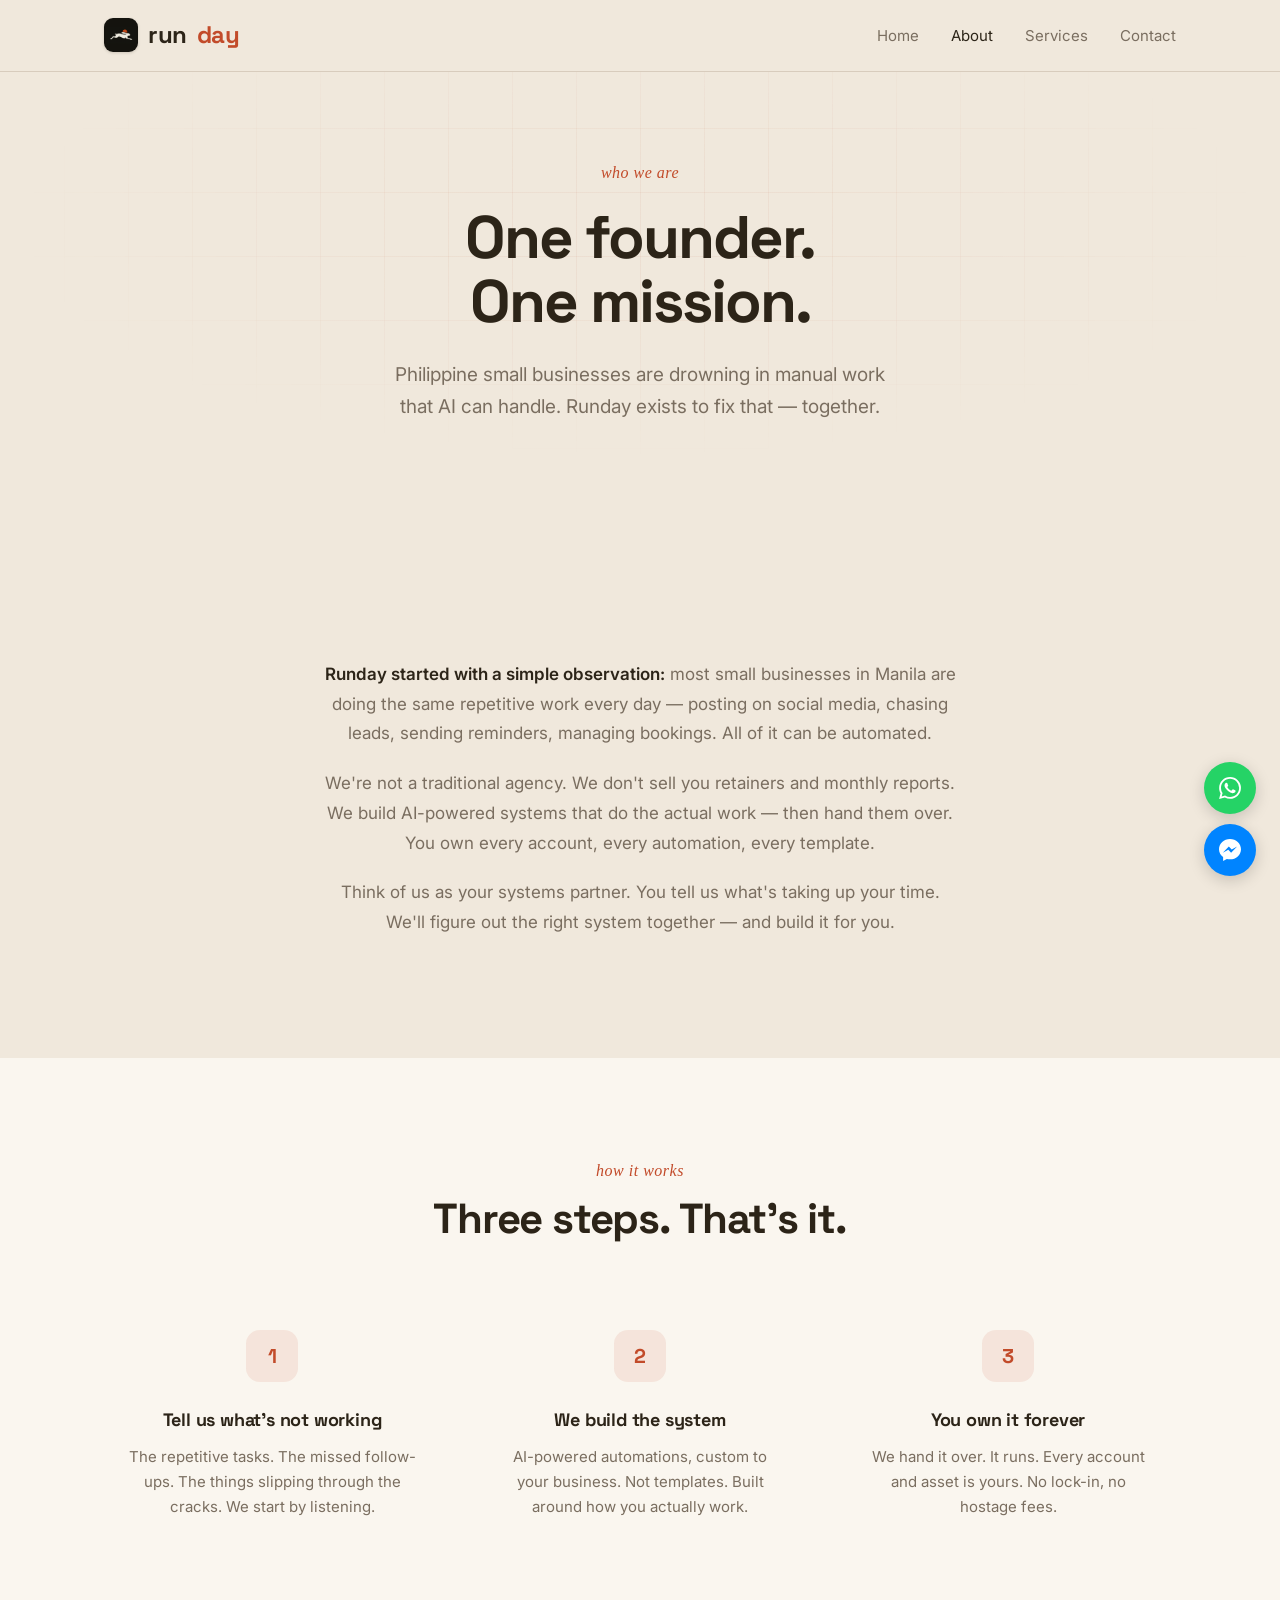
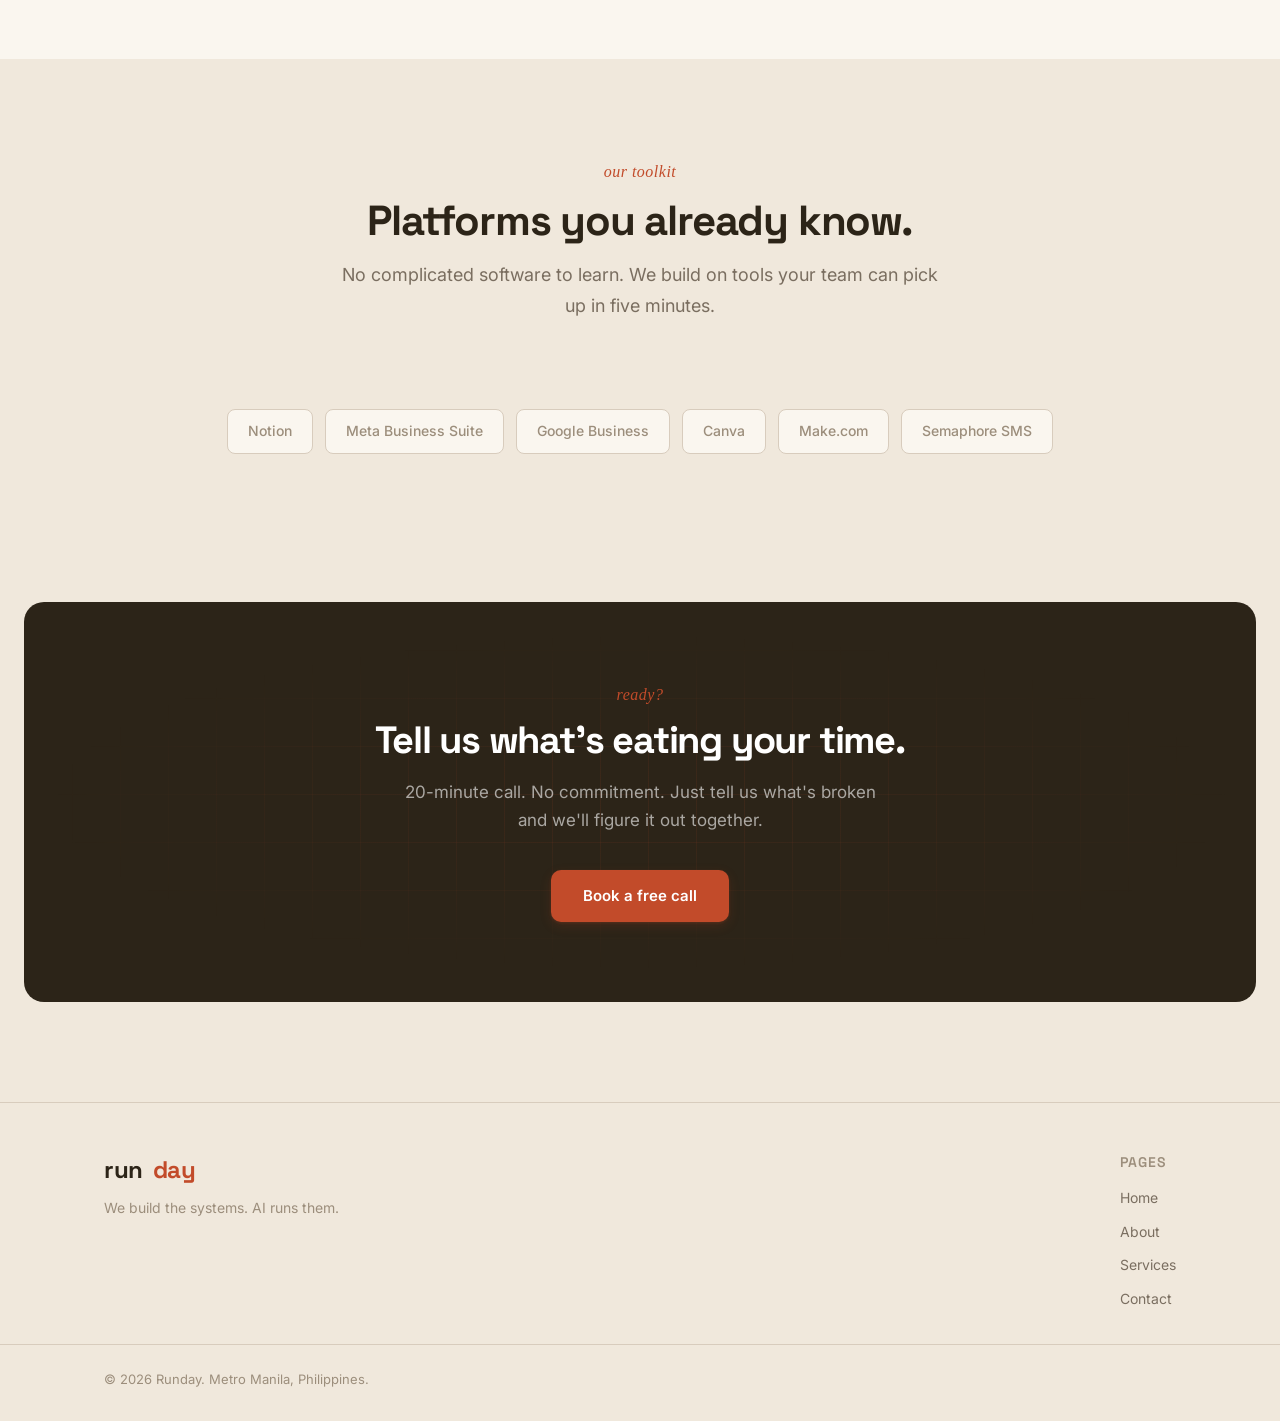
==== about.html @ cd07bf98 "Add logo, social proof, FAQ, before/after section, OG meta + live contact form - Logo (sun-lockup-v2" ====
<!DOCTYPE html>
<html lang="en">
<head>
  <meta charset="UTF-8">
  <meta name="viewport" content="width=device-width, initial-scale=1.0">
  <title>About — Runday</title>
  <meta name="description" content="Runday is an AI automation agency in Metro Manila. One founder building systems that replace manual work for small businesses.">

  <!-- Favicon -->
  <link rel="icon" type="image/png" sizes="32x32" href="assets/favicon-32.png">
  <link rel="icon" type="image/png" sizes="192x192" href="assets/favicon-192.png">
  <link rel="apple-touch-icon" href="assets/favicon-180.png">

  <!-- Open Graph / Social -->
  <meta property="og:type" content="website">
  <meta property="og:title" content="About — Runday">
  <meta property="og:description" content="An AI automation agency in Metro Manila building systems that replace manual work for small businesses.">
  <meta property="og:image" content="https://runday-website.vercel.app/assets/og-image.png">
  <meta property="og:url" content="https://runday-website.vercel.app/about.html">
  <meta name="twitter:card" content="summary_large_image">
  <meta name="twitter:title" content="About — Runday">
  <meta name="twitter:description" content="An AI automation agency in Metro Manila building systems that replace manual work.">
  <meta name="twitter:image" content="https://runday-website.vercel.app/assets/og-image.png">

  <link rel="preconnect" href="https://fonts.googleapis.com">
  <link rel="preconnect" href="https://fonts.gstatic.com" crossorigin>
  <link href="https://fonts.googleapis.com/css2?family=Inter:wght@400;500;600;700;800&family=Space+Grotesk:wght@400;500;600;700&display=swap" rel="stylesheet">
  <link rel="stylesheet" href="styles.css">
</head>
<body>

  <!-- NAV -->
  <nav class="nav">
    <div class="container">
      <a href="index.html" class="nav-logo"><img src="assets/favicon-192.png" alt="" class="nav-logo-mark">run<span>day</span></a>
      <button class="nav-mobile-toggle" onclick="document.querySelector('.nav-links').classList.toggle('open')" aria-label="Menu">&#9776;</button>
      <ul class="nav-links">
        <li><a href="index.html">Home</a></li>
        <li><a href="about.html" class="active">About</a></li>
        <li><a href="services.html">Services</a></li>
        <li><a href="contact.html">Contact</a></li>
      </ul>
    </div>
  </nav>

  <!-- HERO -->
  <section class="hero">
    <div class="hero-grid"></div>
    <div class="container hero-content">
      <div class="hero-sub">who we are</div>
      <h1>One founder.<br>One mission.</h1>
      <p>Philippine small businesses are drowning in manual work that AI can handle. Runday exists to fix that — together.</p>
    </div>
  </section>

  <!-- STORY -->
  <section class="section">
    <div class="container">
      <div class="about-content fade-up">
        <p><strong>Runday started with a simple observation:</strong> most small businesses in Manila are doing the same repetitive work every day — posting on social media, chasing leads, sending reminders, managing bookings. All of it can be automated.</p>
        <p>We're not a traditional agency. We don't sell you retainers and monthly reports. We build AI-powered systems that do the actual work — then hand them over. You own every account, every automation, every template.</p>
        <p>Think of us as your systems partner. You tell us what's taking up your time. We'll figure out the right system together — and build it for you.</p>
      </div>
    </div>
  </section>

  <!-- HOW WE WORK -->
  <section class="section section-alt">
    <div class="container">
      <div class="section-centered fade-up">
        <div class="section-sub">how it works</div>
        <h2>Three steps. That's it.</h2>
      </div>
      <div class="steps-grid">
        <div class="step-card fade-up">
          <h3>Tell us what's not working</h3>
          <p>The repetitive tasks. The missed follow-ups. The things slipping through the cracks. We start by listening.</p>
        </div>
        <div class="step-card fade-up">
          <h3>We build the system</h3>
          <p>AI-powered automations, custom to your business. Not templates. Built around how you actually work.</p>
        </div>
        <div class="step-card fade-up">
          <h3>You own it forever</h3>
          <p>We hand it over. It runs. Every account and asset is yours. No lock-in, no hostage fees.</p>
        </div>
      </div>
    </div>
  </section>

  <!-- TOOLS -->
  <section class="section">
    <div class="container">
      <div class="section-centered fade-up">
        <div class="section-sub">our toolkit</div>
        <h2>Platforms you already know.</h2>
        <p class="section-intro">No complicated software to learn. We build on tools your team can pick up in five minutes.</p>
      </div>
      <div class="tools-row fade-up">
        <span class="tool-item">Notion</span>
        <span class="tool-item">Meta Business Suite</span>
        <span class="tool-item">Google Business</span>
        <span class="tool-item">Canva</span>
        <span class="tool-item">Make.com</span>
        <span class="tool-item">Semaphore SMS</span>
      </div>
    </div>
  </section>

  <!-- CTA BANNER -->
  <section class="section" style="padding-top: 0;">
    <div class="cta-banner fade-up">
      <div class="cta-grid-bg"></div>
      <div class="cta-content">
        <div class="section-sub">ready?</div>
        <h2>Tell us what's eating your time.</h2>
        <p>20-minute call. No commitment. Just tell us what's broken and we'll figure it out together.</p>
        <div class="hero-ctas">
          <a href="contact.html" class="btn btn-primary">Book a free call</a>
        </div>
      </div>
    </div>
  </section>

  <!-- FOOTER -->
  <footer class="footer">
    <div class="container">
      <div class="footer-brand">
        <div class="nav-logo">run<span>day</span></div>
        <p class="footer-tagline">We build the systems. AI runs them.</p>
      </div>
      <div class="footer-links">
        <h4>Pages</h4>
        <ul>
          <li><a href="index.html">Home</a></li>
          <li><a href="about.html">About</a></li>
          <li><a href="services.html">Services</a></li>
          <li><a href="contact.html">Contact</a></li>
        </ul>
      </div>
    </div>
    <div class="footer-bottom">
      <div class="container">
        &copy; 2026 Runday. Metro Manila, Philippines.
      </div>
    </div>
  </footer>

  <script src="script.js"></script>
</body>
</html>
---- styles.css ----
/* === RUNDAY — Design System v3 === */
/* Palette: Earth & Cream | Font: Space Grotesk + Inter | Voice: The Partner */

:root {
  --bg: #F0E8DC;
  --bg-white: #FAF6EF;
  --dark: #2C2418;
  --terracotta: #C24B2A;
  --terracotta-hover: #A83D22;
  --terracotta-subtle: rgba(194, 75, 42, 0.1);
  --terracotta-border: rgba(194, 75, 42, 0.18);
  --olive: #6B7B5E;
  --olive-subtle: rgba(107, 123, 94, 0.12);
  --text-primary: #2C2418;
  --text-secondary: #7A6E60;
  --text-muted: #9C8E7C;
  --border: #D8CCBD;
  --card-bg: #FAF6EF;
  --card-border: #E2D8CB;
  --nav-height: 72px;
  --grid-color: rgba(194, 75, 42, 0.06);
  --font-heading: 'Space Grotesk', system-ui, sans-serif;
  --font-body: 'Inter', system-ui, sans-serif;
  --font-accent: 'Georgia', serif;
}

*, *::before, *::after {
  margin: 0;
  padding: 0;
  box-sizing: border-box;
}

html {
  scroll-behavior: smooth;
}

body {
  font-family: var(--font-body);
  background: var(--bg);
  color: var(--text-primary);
  line-height: 1.6;
  -webkit-font-smoothing: antialiased;
}

a {
  color: inherit;
  text-decoration: none;
}

img {
  max-width: 100%;
  display: block;
}

.container {
  max-width: 1120px;
  margin: 0 auto;
  padding: 0 24px;
}

/* === NAV === */

.nav {
  position: fixed;
  top: 0;
  left: 0;
  right: 0;
  height: var(--nav-height);
  background: rgba(240, 232, 220, 0.9);
  backdrop-filter: blur(12px);
  -webkit-backdrop-filter: blur(12px);
  border-bottom: 1px solid var(--border);
  z-index: 100;
  display: flex;
  align-items: center;
}

/* === RUNNING 8-BIT BUNNY (loops across top, over the nav) === */
.running-bunny {
  position: fixed;
  top: 14px;
  left: 0;
  z-index: 101;
  pointer-events: none;
  animation: bunnyRun 14s linear infinite;
}

.running-bunny svg {
  display: block;
  animation: bunnyHop 0.55s infinite;
}

@keyframes bunnyRun {
  0%   { transform: translateX(-60px); }
  100% { transform: translateX(calc(100vw + 20px)); }
}

/* Smooth arc hop — fast lift, brief hang at peak, gentle land */
@keyframes bunnyHop {
  0%, 100% { transform: translateY(0);     animation-timing-function: ease-out; }
  50%      { transform: translateY(-14px); animation-timing-function: ease-in;  }
}

.nav .container {
  display: flex;
  align-items: center;
  justify-content: space-between;
  width: 100%;
}

.nav-logo {
  display: inline-flex;
  align-items: center;
  gap: 10px;
  font-family: var(--font-heading);
  font-size: 24px;
  font-weight: 700;
  letter-spacing: -0.5px;
  color: var(--dark);
}

.nav-logo span {
  color: var(--terracotta);
}

.nav-logo-mark {
  width: 34px;
  height: 34px;
  border-radius: 9px;
  display: block;
  flex-shrink: 0;
  box-shadow: 0 1px 3px rgba(44, 36, 24, 0.18);
}

/* Footer logo: drop the badge tile, keep just the wordmark */
.footer-brand .nav-logo .nav-logo-mark { display: none; }

.nav-links {
  display: flex;
  gap: 32px;
  list-style: none;
}

.nav-links a {
  font-size: 15px;
  color: var(--text-secondary);
  transition: color 0.2s;
}

.nav-links a:hover,
.nav-links a.active {
  color: var(--text-primary);
}

.nav-mobile-toggle {
  display: none;
  background: none;
  border: none;
  color: var(--dark);
  font-size: 24px;
  cursor: pointer;
}

/* === HERO === */

.hero {
  position: relative;
  padding: 160px 0 100px;
  text-align: center;
  overflow: hidden;
}

.hero-grid {
  position: absolute;
  inset: 0;
  background-image:
    linear-gradient(var(--grid-color) 1px, transparent 1px),
    linear-gradient(90deg, var(--grid-color) 1px, transparent 1px);
  background-size: 64px 64px;
  mask-image: radial-gradient(ellipse 70% 60% at 50% 40%, black 20%, transparent 70%);
  -webkit-mask-image: radial-gradient(ellipse 70% 60% at 50% 40%, black 20%, transparent 70%);
  animation: gridDrift 20s linear infinite;
  pointer-events: none;
}

@keyframes gridDrift {
  0% { background-position: 0 0, 0 0; }
  100% { background-position: 64px 64px, 64px 64px; }
}

.hero-content {
  position: relative;
  z-index: 1;
}

.hero-sub {
  display: inline-block;
  color: var(--terracotta);
  font-family: var(--font-accent);
  font-style: italic;
  font-size: 16px;
  letter-spacing: 0.5px;
  margin-bottom: 20px;
}

.hero h1 {
  font-family: var(--font-heading);
  font-size: 60px;
  font-weight: 700;
  line-height: 1.08;
  letter-spacing: -2px;
  margin-bottom: 24px;
  color: var(--dark);
}

.hero p {
  color: var(--text-secondary);
  font-size: 19px;
  max-width: 520px;
  margin: 0 auto 36px;
  line-height: 1.7;
}

.hero-ctas {
  display: flex;
  gap: 12px;
  justify-content: center;
  flex-wrap: wrap;
}

/* === BUTTONS === */

.btn {
  display: inline-flex;
  align-items: center;
  gap: 8px;
  padding: 14px 32px;
  border-radius: 10px;
  font-family: var(--font-body);
  font-size: 15px;
  font-weight: 600;
  cursor: pointer;
  transition: all 0.25s cubic-bezier(0.4, 0, 0.2, 1);
  border: none;
}

.btn-primary {
  background: var(--terracotta);
  color: #fff;
  box-shadow: 0 1px 3px rgba(194, 75, 42, 0.2), 0 4px 12px rgba(194, 75, 42, 0.15);
}

.btn-primary:hover {
  background: var(--terracotta-hover);
  transform: translateY(-1px);
  box-shadow: 0 2px 6px rgba(194, 75, 42, 0.25), 0 8px 24px rgba(194, 75, 42, 0.2);
}

.btn-ghost {
  background: transparent;
  color: var(--text-primary);
  border: 1.5px solid var(--border);
}

.btn-ghost:hover {
  border-color: var(--text-muted);
  background: rgba(44, 36, 24, 0.03);
  transform: translateY(-1px);
}

/* === SECTIONS === */

.section {
  padding: 100px 0;
}

.section-alt {
  background: var(--bg-white);
}

.section-sub {
  color: var(--terracotta);
  font-family: var(--font-accent);
  font-style: italic;
  font-size: 16px;
  letter-spacing: 0.5px;
  margin-bottom: 12px;
}

.section h2 {
  font-family: var(--font-heading);
  font-size: 42px;
  font-weight: 700;
  line-height: 1.12;
  letter-spacing: -1.2px;
  margin-bottom: 48px;
  color: var(--dark);
}

.section-centered {
  text-align: center;
}

.section-intro {
  color: var(--text-secondary);
  font-size: 18px;
  line-height: 1.7;
  max-width: 600px;
  margin: -32px auto 56px;
  text-align: center;
}

/* === SERVICE CARDS === */

.services-grid {
  display: grid;
  grid-template-columns: repeat(2, 1fr);
  gap: 20px;
  margin-bottom: 48px;
}

.service-card {
  background: var(--card-bg);
  border: 1px solid var(--card-border);
  border-radius: 16px;
  padding: 36px;
  position: relative;
  overflow: hidden;
  transition: border-color 0.25s, transform 0.25s, box-shadow 0.25s;
}

.service-card:hover {
  border-color: var(--terracotta-border);
  transform: translateY(-3px);
  box-shadow: 0 8px 32px rgba(44, 36, 24, 0.08);
}

.service-card::before {
  content: '';
  position: absolute;
  top: 0;
  left: 0;
  right: 0;
  height: 3px;
  background: var(--terracotta);
  opacity: 0;
  transition: opacity 0.25s;
}

.service-card:hover::before {
  opacity: 1;
}

.service-card .card-label {
  color: var(--terracotta);
  font-family: var(--font-heading);
  font-size: 12px;
  font-weight: 700;
  text-transform: uppercase;
  letter-spacing: 1.5px;
  margin-bottom: 12px;
}

.service-card h3 {
  font-family: var(--font-heading);
  color: var(--dark);
  font-size: 22px;
  font-weight: 700;
  margin-bottom: 10px;
  letter-spacing: -0.3px;
}

.service-card p {
  color: var(--text-secondary);
  font-size: 15px;
  line-height: 1.65;
  margin-bottom: 20px;
}

.service-tags {
  display: flex;
  flex-wrap: wrap;
  gap: 8px;
}

.service-tag {
  background: var(--olive-subtle);
  color: var(--olive);
  font-size: 13px;
  font-weight: 500;
  padding: 5px 14px;
  border-radius: 20px;
}

/* === VALUE PROPS === */

.values-grid {
  display: grid;
  grid-template-columns: repeat(3, 1fr);
  gap: 32px;
}

.value-card {
  text-align: center;
  padding: 40px 24px;
  border-radius: 16px;
  background: var(--card-bg);
  border: 1px solid var(--card-border);
  transition: border-color 0.25s, transform 0.25s;
}

.value-card:hover {
  border-color: var(--terracotta-border);
  transform: translateY(-2px);
}

.value-icon {
  width: 56px;
  height: 56px;
  border-radius: 14px;
  background: var(--terracotta-subtle);
  display: flex;
  align-items: center;
  justify-content: center;
  margin: 0 auto 20px;
  font-size: 24px;
}

.value-card h3 {
  font-family: var(--font-heading);
  font-size: 20px;
  font-weight: 700;
  margin-bottom: 10px;
  letter-spacing: -0.3px;
}

.value-card p {
  color: var(--text-secondary);
  font-size: 15px;
  line-height: 1.65;
}

/* === CTA BANNER === */

.cta-banner {
  position: relative;
  background: var(--dark);
  border-radius: 20px;
  padding: 80px 48px;
  text-align: center;
  margin: 0 24px;
  overflow: hidden;
}

.cta-banner .cta-grid-bg {
  position: absolute;
  inset: 0;
  background-image:
    linear-gradient(rgba(194, 75, 42, 0.1) 1px, transparent 1px),
    linear-gradient(90deg, rgba(194, 75, 42, 0.1) 1px, transparent 1px);
  background-size: 48px 48px;
  mask-image: radial-gradient(ellipse 80% 70% at 50% 50%, black 10%, transparent 60%);
  -webkit-mask-image: radial-gradient(ellipse 80% 70% at 50% 50%, black 10%, transparent 60%);
  animation: gridDrift 25s linear infinite;
  pointer-events: none;
}

.cta-banner .cta-content {
  position: relative;
  z-index: 1;
}

.cta-banner .section-sub {
  color: var(--terracotta);
}

.cta-banner h2 {
  font-family: var(--font-heading);
  font-size: 38px;
  margin-bottom: 16px;
  color: #fff;
}

.cta-banner p {
  color: rgba(255, 255, 255, 0.6);
  font-size: 17px;
  max-width: 480px;
  margin: 0 auto 36px;
  line-height: 1.65;
}

.cta-banner .hero-ctas {
  justify-content: center;
}

/* === STEPS === */

.steps-grid {
  display: grid;
  grid-template-columns: repeat(3, 1fr);
  gap: 32px;
  counter-reset: step;
}

.step-card {
  text-align: center;
  padding: 40px 24px;
  counter-increment: step;
}

.step-card::before {
  content: counter(step);
  display: inline-flex;
  align-items: center;
  justify-content: center;
  width: 52px;
  height: 52px;
  border-radius: 14px;
  background: var(--terracotta-subtle);
  color: var(--terracotta);
  font-family: var(--font-heading);
  font-size: 20px;
  font-weight: 700;
  margin-bottom: 24px;
}

.step-card h3 {
  font-family: var(--font-heading);
  font-size: 18px;
  font-weight: 700;
  margin-bottom: 10px;
  letter-spacing: -0.2px;
}

.step-card p {
  color: var(--text-secondary);
  font-size: 15px;
  line-height: 1.65;
}

/* === TOOLS === */

.tools-row {
  display: flex;
  justify-content: center;
  align-items: center;
  gap: 12px;
  flex-wrap: wrap;
  padding: 32px 0;
  margin-bottom: 16px;
}

.tool-item {
  color: var(--text-muted);
  font-size: 14px;
  font-weight: 500;
  white-space: nowrap;
  padding: 10px 20px;
  border: 1px solid var(--border);
  border-radius: 8px;
  background: var(--card-bg);
  transition: border-color 0.2s, color 0.2s;
}

.tool-item:hover {
  border-color: var(--terracotta-border);
  color: var(--text-secondary);
}

.tools-note {
  text-align: center;
  color: var(--text-muted);
  font-size: 14px;
}

/* === FAQ === */

.faq-list {
  max-width: 720px;
  margin: 0 auto;
  background: var(--card-bg);
  border: 1px solid var(--card-border);
  border-radius: 16px;
  overflow: hidden;
}

.faq-item {
  border-bottom: 1px solid var(--card-border);
}

.faq-item:last-child {
  border-bottom: none;
}

.faq-question {
  width: 100%;
  background: none;
  border: none;
  color: var(--text-primary);
  font-family: var(--font-body);
  font-size: 16px;
  font-weight: 600;
  text-align: left;
  padding: 22px 28px;
  cursor: pointer;
  display: flex;
  justify-content: space-between;
  align-items: center;
  transition: background 0.2s;
}

.faq-question:hover {
  background: rgba(44, 36, 24, 0.03);
}

.faq-question .chevron {
  font-size: 14px;
  color: var(--text-muted);
  transition: transform 0.3s;
}

.faq-item.open .faq-question .chevron {
  transform: rotate(180deg);
}

.faq-answer {
  max-height: 0;
  overflow: hidden;
  transition: max-height 0.3s ease;
}

.faq-answer-inner {
  padding: 0 28px 22px;
  color: var(--text-secondary);
  font-size: 15px;
  line-height: 1.65;
}

/* === CONTACT === */

.contact-grid {
  display: grid;
  grid-template-columns: 1.2fr 0.8fr;
  gap: 48px;
  align-items: start;
}

.form-group {
  margin-bottom: 20px;
}

.form-group label {
  display: block;
  font-size: 14px;
  font-weight: 600;
  color: var(--text-secondary);
  margin-bottom: 8px;
}

.form-group input,
.form-group textarea {
  width: 100%;
  background: var(--bg);
  border: 1.5px solid var(--border);
  border-radius: 10px;
  padding: 14px 16px;
  color: var(--text-primary);
  font-family: var(--font-body);
  font-size: 15px;
  transition: border-color 0.2s, box-shadow 0.2s;
}

.form-group input:focus,
.form-group textarea:focus {
  outline: none;
  border-color: var(--terracotta);
  box-shadow: 0 0 0 3px var(--terracotta-subtle);
}

.form-group textarea {
  min-height: 140px;
  resize: vertical;
}

.form-group input::placeholder,
.form-group textarea::placeholder {
  color: var(--text-muted);
}

.contact-info {
  background: var(--card-bg);
  border: 1px solid var(--card-border);
  border-radius: 16px;
  padding: 32px;
}

.contact-info h3 {
  font-family: var(--font-heading);
  font-size: 18px;
  font-weight: 700;
  margin-bottom: 24px;
}

.contact-detail {
  margin-bottom: 20px;
}

.contact-detail .label {
  font-family: var(--font-heading);
  font-size: 12px;
  font-weight: 600;
  text-transform: uppercase;
  letter-spacing: 1px;
  color: var(--text-muted);
  margin-bottom: 4px;
}

.contact-detail p {
  color: var(--text-secondary);
  font-size: 15px;
}

.contact-detail a {
  color: var(--terracotta);
  transition: opacity 0.2s;
}

.contact-detail a:hover {
  opacity: 0.8;
}

/* === ABOUT === */

.about-content {
  max-width: 640px;
  margin: 0 auto;
  text-align: center;
}

.about-content p {
  color: var(--text-secondary);
  font-size: 17px;
  line-height: 1.75;
  margin-bottom: 20px;
}

.about-content p strong {
  color: var(--text-primary);
  font-weight: 600;
}

/* === FOOTER === */

.footer {
  border-top: 1px solid var(--border);
  padding: 48px 0 32px;
  margin-top: 0;
}

.footer .container {
  display: flex;
  justify-content: space-between;
  align-items: start;
}

.footer-brand .nav-logo {
  margin-bottom: 8px;
}

.footer-tagline {
  color: var(--text-muted);
  font-size: 14px;
}

.footer-links h4 {
  font-family: var(--font-heading);
  font-size: 14px;
  font-weight: 600;
  color: var(--text-muted);
  text-transform: uppercase;
  letter-spacing: 1px;
  margin-bottom: 12px;
}

.footer-links ul {
  list-style: none;
  display: flex;
  flex-direction: column;
  gap: 8px;
}

.footer-links a {
  font-size: 14px;
  color: var(--text-secondary);
  transition: color 0.2s;
}

.footer-links a:hover {
  color: var(--text-primary);
}

.footer-bottom {
  border-top: 1px solid var(--border);
  margin-top: 32px;
  padding-top: 24px;
  text-align: center;
  color: var(--text-muted);
  font-size: 13px;
}

/* === BUNNY FLOW ANIMATION === */

.flow-section {
  overflow: hidden;
}

.flow-scene {
  max-width: 1100px;
  margin: -20px auto 0;
}

.flow-svg {
  width: 100%;
  height: auto;
}

/* === BUNNY MASCOT === */

/* Subtle body bob */
.bunny-group {
  transform-box: fill-box;
  transform-origin: center;
  animation: bunnyBob 3.2s ease-in-out infinite;
}

@keyframes bunnyBob {
  0%, 100% { transform: translateY(0); }
  50% { transform: translateY(-4px); }
}

/* Ears twitch — rotate around base of each ear */
.bunny-ear-left {
  transform-box: fill-box;
  transform-origin: 50% 100%;
  animation: earTwitchLeft 5s ease-in-out infinite;
}

.bunny-ear-right {
  transform-box: fill-box;
  transform-origin: 50% 100%;
  animation: earTwitchRight 4.5s ease-in-out infinite 0.5s;
}

@keyframes earTwitchLeft {
  0%, 80%, 100% { transform: rotate(0deg); }
  85% { transform: rotate(-9deg); }
  92% { transform: rotate(3deg); }
}

@keyframes earTwitchRight {
  0%, 75%, 100% { transform: rotate(0deg); }
  80% { transform: rotate(9deg); }
  88% { transform: rotate(-3deg); }
}

/* Eye squint pulse (subtle re-squint since they're already closed arcs) */
.bunny-eyes {
  transform-box: fill-box;
  transform-origin: center;
  animation: blink 4.5s ease-in-out infinite;
}

@keyframes blink {
  0%, 45%, 47%, 100% { transform: scaleY(1); }
  46% { transform: scaleY(0.4); }
}

/* === MAC SCREEN === */

.cursor-blink {
  animation: cursorBlink 1s steps(2) infinite;
}

@keyframes cursorBlink {
  0%, 50% { opacity: 1; }
  51%, 100% { opacity: 0; }
}

.mac-group {
  animation: macHum 4s ease-in-out infinite;
  transform-box: fill-box;
  transform-origin: center;
}

@keyframes macHum {
  0%, 100% { transform: translate(335px, 250px); }
  50% { transform: translate(335px, 251px); }
}

/* === OUTPUT NODES — FIXED HOVER === */

/* This is the key fix: transform-box: fill-box + transform-origin: center
   makes scale() work properly inside the parent's translate() */
.output-node {
  transform-box: fill-box;
  transform-origin: center;
  transition: transform 0.3s cubic-bezier(0.4, 0, 0.2, 1);
  cursor: default;
}

.output-node:hover {
  transform: scale(1.06);
}

.output-node rect {
  transition: stroke 0.3s, fill 0.3s;
}

.output-node:hover rect:first-child {
  stroke: #C24B2A;
}

/* Flow paths subtle opacity pulse */
.flow-path {
  opacity: 0.2;
  animation: pathPulse 3s ease-in-out infinite alternate;
}

@keyframes pathPulse {
  0% { opacity: 0.12; }
  100% { opacity: 0.28; }
}

/* === SCROLL ANIMATIONS === */

.fade-up {
  opacity: 0;
  transform: translateY(32px);
  transition: opacity 0.7s cubic-bezier(0.22, 1, 0.36, 1), transform 0.7s cubic-bezier(0.22, 1, 0.36, 1);
}

.fade-up.visible {
  opacity: 1;
  transform: translateY(0);
}

.fade-up:nth-child(2) { transition-delay: 0.08s; }
.fade-up:nth-child(3) { transition-delay: 0.16s; }
.fade-up:nth-child(4) { transition-delay: 0.24s; }

/* === PRICING === */

.pricing-grid {
  display: grid;
  grid-template-columns: repeat(3, 1fr);
  gap: 20px;
  margin-bottom: 48px;
}

.pricing-card {
  background: var(--card-bg);
  border: 1px solid var(--card-border);
  border-radius: 16px;
  padding: 36px 32px;
  position: relative;
  display: flex;
  flex-direction: column;
  transition: border-color 0.25s, transform 0.25s, box-shadow 0.25s;
}

.pricing-card:hover {
  border-color: var(--terracotta-border);
  transform: translateY(-3px);
  box-shadow: 0 8px 32px rgba(44, 36, 24, 0.08);
}

.pricing-card.featured {
  border-color: var(--terracotta);
  box-shadow: 0 4px 20px rgba(194, 75, 42, 0.12);
}

.pricing-badge {
  position: absolute;
  top: -12px;
  left: 50%;
  transform: translateX(-50%);
  background: var(--terracotta);
  color: #fff;
  font-family: var(--font-heading);
  font-size: 11px;
  font-weight: 700;
  text-transform: uppercase;
  letter-spacing: 1.2px;
  padding: 5px 16px;
  border-radius: 20px;
  white-space: nowrap;
}

.pricing-card .card-label {
  color: var(--terracotta);
  font-family: var(--font-heading);
  font-size: 12px;
  font-weight: 700;
  text-transform: uppercase;
  letter-spacing: 1.5px;
  margin-bottom: 8px;
}

.pricing-price {
  font-family: var(--font-heading);
  font-size: 42px;
  font-weight: 700;
  color: var(--dark);
  line-height: 1.1;
  margin-bottom: 4px;
  letter-spacing: -1px;
}

.pricing-price-note {
  color: var(--text-muted);
  font-size: 14px;
  margin-bottom: 24px;
}

.pricing-card h3 {
  font-family: var(--font-heading);
  font-size: 20px;
  font-weight: 700;
  margin-bottom: 12px;
  letter-spacing: -0.3px;
}

.pricing-features {
  list-style: none;
  margin-bottom: 28px;
  flex: 1;
}

.pricing-features li {
  color: var(--text-secondary);
  font-size: 14px;
  line-height: 1.6;
  padding: 6px 0;
  padding-left: 22px;
  position: relative;
}

.pricing-features li::before {
  content: '\2713';
  position: absolute;
  left: 0;
  color: var(--olive);
  font-weight: 700;
  font-size: 13px;
}

.pricing-card .btn {
  width: 100%;
  justify-content: center;
  margin-top: auto;
}

.pricing-note {
  text-align: center;
  color: var(--text-muted);
  font-size: 14px;
  font-style: italic;
  font-family: var(--font-accent);
}

/* === FLOATING CHAT === */

.fab-chat {
  position: fixed;
  bottom: 24px;
  right: 24px;
  display: flex;
  flex-direction: column;
  gap: 10px;
  z-index: 99;
}

.fab-btn {
  width: 52px;
  height: 52px;
  border-radius: 50%;
  display: flex;
  align-items: center;
  justify-content: center;
  color: #fff;
  box-shadow: 0 4px 16px rgba(0, 0, 0, 0.18);
  transition: transform 0.25s, box-shadow 0.25s;
}

.fab-btn:hover {
  transform: scale(1.1);
  box-shadow: 0 6px 24px rgba(0, 0, 0, 0.22);
}

.fab-wa {
  background: #25D366;
}

.fab-msg {
  background: #0084FF;
}

/* === FORM STATES === */

.form-success {
  text-align: center;
  padding: 48px 24px;
}

.form-success-icon {
  width: 64px;
  height: 64px;
  border-radius: 50%;
  background: var(--olive-subtle);
  color: var(--olive);
  font-size: 28px;
  font-weight: 700;
  display: flex;
  align-items: center;
  justify-content: center;
  margin: 0 auto 20px;
}

.form-success h3 {
  font-family: var(--font-heading);
  font-size: 24px;
  font-weight: 700;
  margin-bottom: 8px;
}

.form-success p {
  color: var(--text-secondary);
  font-size: 15px;
  line-height: 1.65;
}

.form-error {
  background: rgba(194, 75, 42, 0.08);
  color: var(--terracotta);
  font-size: 14px;
  font-weight: 500;
  padding: 14px 20px;
  border-radius: 10px;
  margin-top: 16px;
  text-align: center;
}

/* === RESPONSIVE === */

/* === BEFORE / AFTER (dark spotlight) === */

.ba-section {
  background: #221C13;
  position: relative;
  overflow: hidden;
}

.ba-section::before {
  content: '';
  position: absolute;
  top: -120px;
  left: 50%;
  transform: translateX(-50%);
  width: 600px;
  height: 600px;
  background: radial-gradient(circle, rgba(194, 75, 42, 0.16), transparent 60%);
  pointer-events: none;
}

.ba-section .section-sub {
  color: #E8956F;
}

.ba-section h2 {
  color: var(--bg-white);
}

.ba-wrap {
  max-width: 720px;
  margin: 0 auto;
  position: relative;
  z-index: 1;
}

/* Toggle */
.ba-toggle {
  position: relative;
  display: flex;
  width: 280px;
  margin: 0 auto 36px;
  padding: 5px;
  background: rgba(255, 255, 255, 0.06);
  border: 1px solid rgba(255, 255, 255, 0.12);
  border-radius: 999px;
}

.ba-toggle-pill {
  position: absolute;
  top: 5px;
  left: 5px;
  width: calc(50% - 5px);
  height: calc(100% - 10px);
  background: var(--terracotta);
  border-radius: 999px;
  transition: transform 0.32s cubic-bezier(0.4, 0, 0.2, 1);
}

.ba-wrap[data-state="after"] .ba-toggle-pill {
  transform: translateX(100%);
}

.ba-tab {
  position: relative;
  z-index: 1;
  flex: 1;
  background: none;
  border: none;
  cursor: pointer;
  padding: 11px 0;
  font-family: var(--font-heading);
  font-size: 15px;
  font-weight: 600;
  color: rgba(250, 246, 239, 0.6);
  transition: color 0.25s;
}

.ba-tab.is-active {
  color: #fff;
}

/* Stage + cards */
.ba-stage {
  position: relative;
}

.ba-card {
  background: rgba(255, 255, 255, 0.04);
  border: 1px solid rgba(255, 255, 255, 0.1);
  border-radius: 20px;
  padding: 32px 34px;
  transition: opacity 0.35s ease, transform 0.35s ease;
}

.ba-card-after {
  position: absolute;
  inset: 0;
  opacity: 0;
  visibility: hidden;
  transform: translateY(10px);
  background: linear-gradient(165deg, rgba(107, 123, 94, 0.14), rgba(255, 255, 255, 0.04));
  border-color: rgba(107, 123, 94, 0.45);
  box-shadow: 0 0 0 1px rgba(107, 123, 94, 0.15), 0 20px 60px rgba(0, 0, 0, 0.35);
}

.ba-card-before {
  opacity: 1;
  transform: translateY(0);
}

.ba-wrap[data-state="after"] .ba-card-before {
  opacity: 0;
  visibility: hidden;
  transform: translateY(-10px);
}

.ba-wrap[data-state="after"] .ba-card-after {
  opacity: 1;
  visibility: visible;
  transform: translateY(0);
}

.ba-card-top {
  display: flex;
  align-items: center;
  justify-content: space-between;
  gap: 12px;
  padding-bottom: 18px;
  margin-bottom: 18px;
  border-bottom: 1px solid rgba(255, 255, 255, 0.09);
}

.ba-state {
  display: inline-flex;
  align-items: center;
  gap: 9px;
  font-family: var(--font-heading);
  font-size: 16px;
  font-weight: 600;
  color: var(--bg-white);
}

.ba-dot {
  width: 9px;
  height: 9px;
  border-radius: 50%;
  flex-shrink: 0;
}

.ba-dot-bad  { background: #C24B2A; }
.ba-dot-good {
  background: #8BA678;
  box-shadow: 0 0 0 0 rgba(139, 166, 120, 0.5);
  animation: livePulse 2s infinite;
}

.ba-mood {
  font-size: 12px;
  font-weight: 600;
  letter-spacing: 0.4px;
  text-transform: uppercase;
  padding: 5px 12px;
  border-radius: 999px;
}

.ba-mood-bad  { color: #E89B82; background: rgba(194, 75, 42, 0.16); }
.ba-mood-good { color: #B6C9A4; background: rgba(107, 123, 94, 0.22); }

.ba-list {
  list-style: none;
  display: flex;
  flex-direction: column;
  gap: 15px;
}

.ba-list li {
  display: flex;
  align-items: flex-start;
  gap: 13px;
  font-size: 15.5px;
  line-height: 1.5;
  color: rgba(250, 246, 239, 0.82);
}

.ba-ico {
  flex-shrink: 0;
  width: 22px;
  height: 22px;
  border-radius: 50%;
  display: flex;
  align-items: center;
  justify-content: center;
  font-size: 14px;
  font-weight: 700;
  line-height: 1;
  margin-top: 1px;
}

.ba-x {
  background: rgba(194, 75, 42, 0.18);
  color: #E27A57;
}

.ba-check {
  background: rgba(107, 123, 94, 0.28);
  color: #B6C9A4;
}

.ba-card-before .ba-list li { color: rgba(250, 246, 239, 0.62); }

/* === RECENT WORK === */

.work-grid {
  display: grid;
  grid-template-columns: repeat(2, 1fr);
  gap: 20px;
}

.work-card {
  display: block;
  background: var(--card-bg);
  border: 1px solid var(--card-border);
  border-radius: 16px;
  padding: 32px;
  transition: border-color 0.25s, transform 0.25s, box-shadow 0.25s;
}

a.work-card:hover {
  border-color: var(--terracotta-border);
  transform: translateY(-3px);
  box-shadow: 0 8px 32px rgba(44, 36, 24, 0.08);
}

.work-card-top {
  display: flex;
  align-items: center;
  justify-content: space-between;
  margin-bottom: 18px;
}

.work-tag {
  color: var(--olive);
  background: var(--olive-subtle);
  font-size: 12px;
  font-weight: 600;
  padding: 5px 12px;
  border-radius: 20px;
}

.work-live,
.work-soon {
  display: inline-flex;
  align-items: center;
  gap: 7px;
  font-size: 12px;
  font-weight: 600;
  letter-spacing: 0.3px;
}

.work-live { color: var(--olive); }
.work-soon { color: var(--text-muted); }

.live-dot {
  width: 7px;
  height: 7px;
  border-radius: 50%;
  background: var(--olive);
  box-shadow: 0 0 0 0 rgba(107, 123, 94, 0.5);
  animation: livePulse 2s infinite;
}

@keyframes livePulse {
  0%   { box-shadow: 0 0 0 0 rgba(107, 123, 94, 0.45); }
  70%  { box-shadow: 0 0 0 7px rgba(107, 123, 94, 0); }
  100% { box-shadow: 0 0 0 0 rgba(107, 123, 94, 0); }
}

.work-card h3 {
  font-family: var(--font-heading);
  color: var(--dark);
  font-size: 22px;
  font-weight: 700;
  margin-bottom: 10px;
  letter-spacing: -0.3px;
}

.work-card p {
  color: var(--text-secondary);
  font-size: 15px;
  line-height: 1.65;
  margin-bottom: 18px;
}

.work-link {
  font-size: 14px;
  font-weight: 600;
  color: var(--terracotta);
}

.work-link-muted {
  color: var(--text-muted);
}

/* === FAQ === */

.faq-list {
  max-width: 760px;
  margin: 0 auto;
}

.faq-item {
  border: 1px solid var(--card-border);
  border-radius: 14px;
  background: var(--card-bg);
  margin-bottom: 12px;
  overflow: hidden;
  transition: border-color 0.2s;
}

.faq-item[open] {
  border-color: var(--terracotta-border);
}

.faq-item summary {
  list-style: none;
  cursor: pointer;
  padding: 22px 26px;
  font-family: var(--font-heading);
  font-size: 17px;
  font-weight: 600;
  color: var(--dark);
  display: flex;
  align-items: center;
  justify-content: space-between;
  gap: 16px;
}

.faq-item summary::-webkit-details-marker { display: none; }

.faq-item summary::after {
  content: '+';
  font-size: 24px;
  font-weight: 400;
  color: var(--terracotta);
  line-height: 1;
  transition: transform 0.25s;
  flex-shrink: 0;
}

.faq-item[open] summary::after {
  transform: rotate(45deg);
}

.faq-answer {
  padding: 0 26px 24px;
}

.faq-answer p {
  color: var(--text-secondary);
  font-size: 15px;
  line-height: 1.7;
  margin: 0;
}

.faq-answer a {
  color: var(--terracotta);
  font-weight: 600;
}

@media (max-width: 768px) {
  .hero {
    padding: 130px 0 70px;
  }

  .hero h1 {
    font-size: 38px;
    letter-spacing: -1px;
  }

  .hero p {
    font-size: 16px;
  }

  .section h2 {
    font-size: 30px;
  }

  .section-intro {
    font-size: 16px;
    margin: -24px auto 40px;
  }

  .services-grid {
    grid-template-columns: 1fr;
  }

  .work-grid {
    grid-template-columns: 1fr;
  }

  .ba-card {
    padding: 26px 22px;
  }

  .ba-list li {
    font-size: 14.5px;
  }

  .values-grid {
    grid-template-columns: 1fr;
    gap: 16px;
  }

  .steps-grid {
    grid-template-columns: 1fr;
    gap: 16px;
  }

  .contact-grid {
    grid-template-columns: 1fr;
  }

  .cta-banner {
    padding: 56px 24px;
    margin: 0 16px;
    border-radius: 16px;
  }

  .cta-banner h2 {
    font-size: 28px;
  }

  .nav {
    background: rgba(240, 232, 220, 0.95);
  }

  .nav-links {
    display: none;
    position: fixed;
    top: var(--nav-height);
    left: 0;
    right: 0;
    background: var(--bg);
    border-bottom: 1px solid var(--border);
    flex-direction: column;
    padding: 24px;
    gap: 20px;
  }

  .nav-links.open {
    display: flex;
  }

  .nav-mobile-toggle {
    display: block;
  }

  .footer .container {
    flex-direction: column;
    gap: 24px;
  }

  .tools-row {
    gap: 8px;
  }

  .tool-item {
    padding: 8px 14px;
    font-size: 13px;
  }

  .pricing-grid {
    grid-template-columns: 1fr;
    max-width: 400px;
    margin-left: auto;
    margin-right: auto;
  }

  .pricing-price {
    font-size: 36px;
  }

  .fab-chat {
    bottom: 16px;
    right: 16px;
  }

  .fab-btn {
    width: 46px;
    height: 46px;
  }

  .fab-btn svg {
    width: 20px;
    height: 20px;
  }

  .flow-scene {
    margin-top: -10px;
  }

  .flow-section h2 {
    font-size: 26px;
  }
}
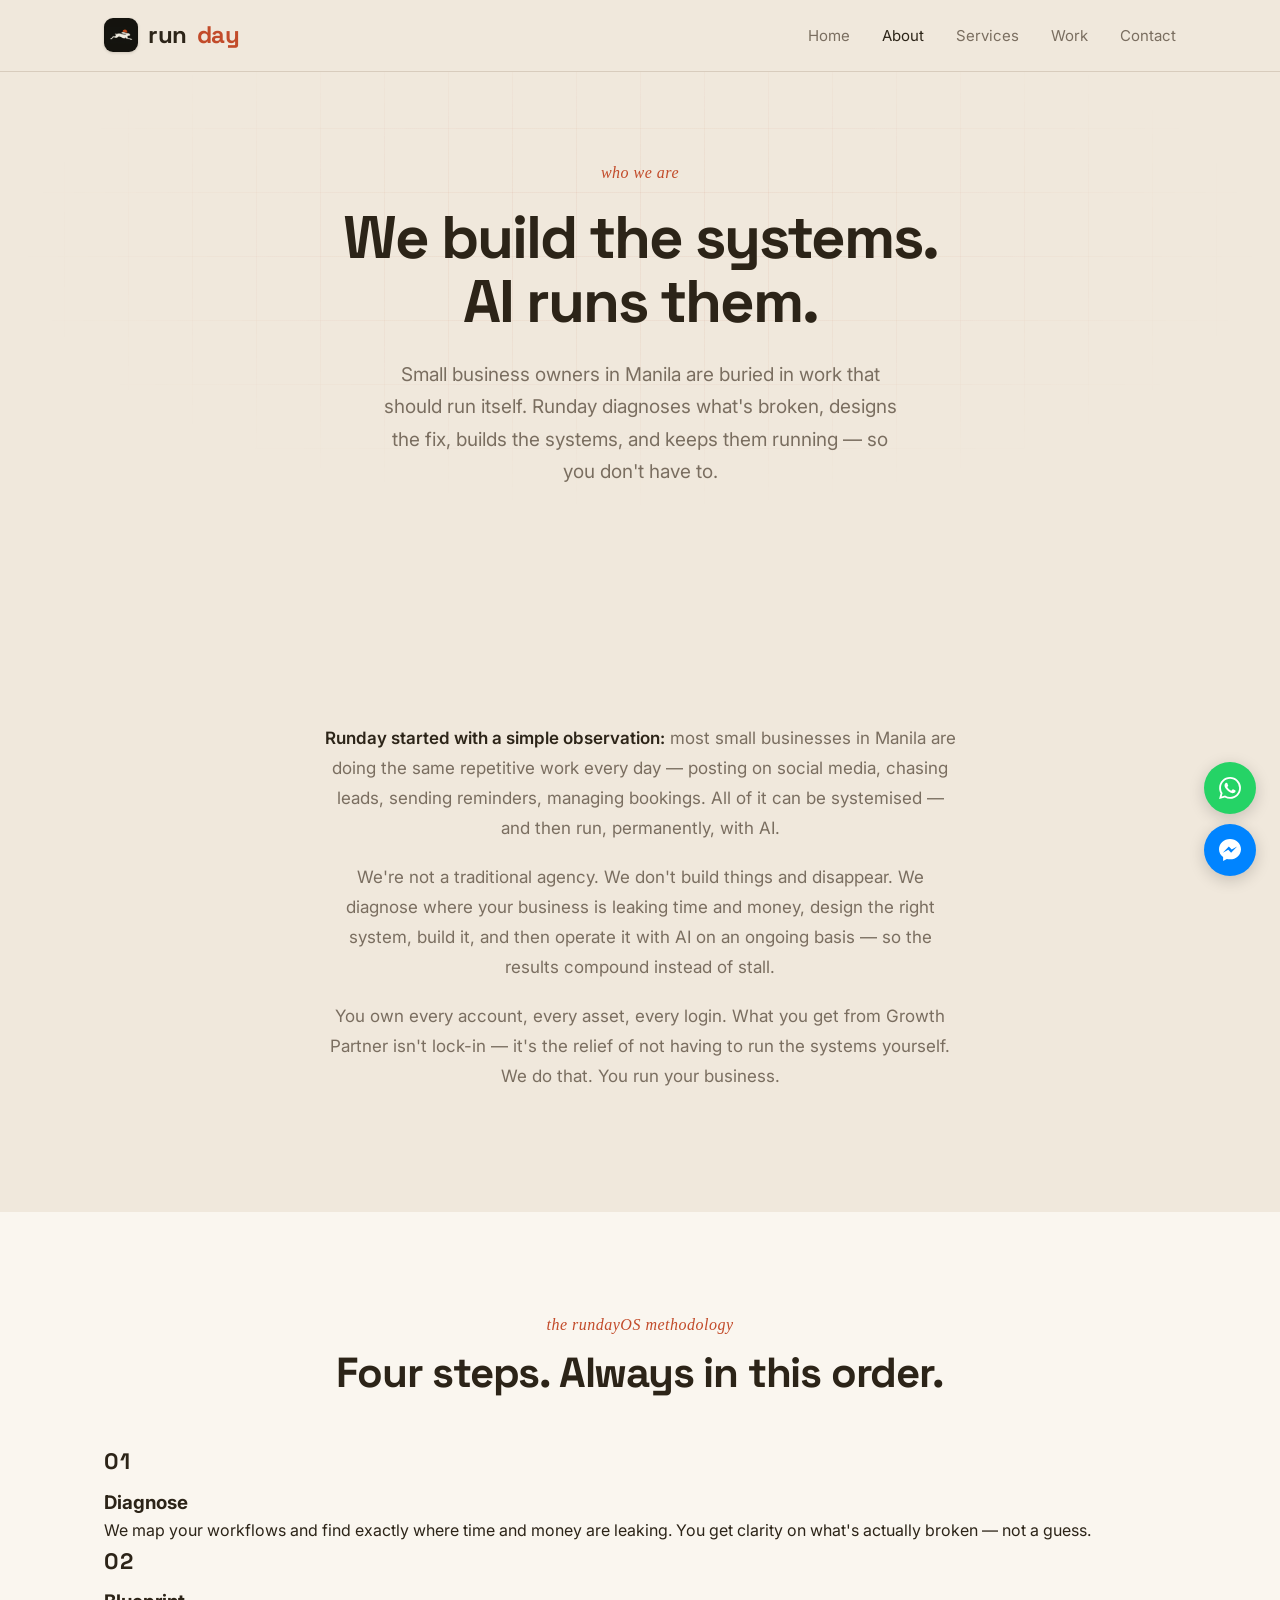
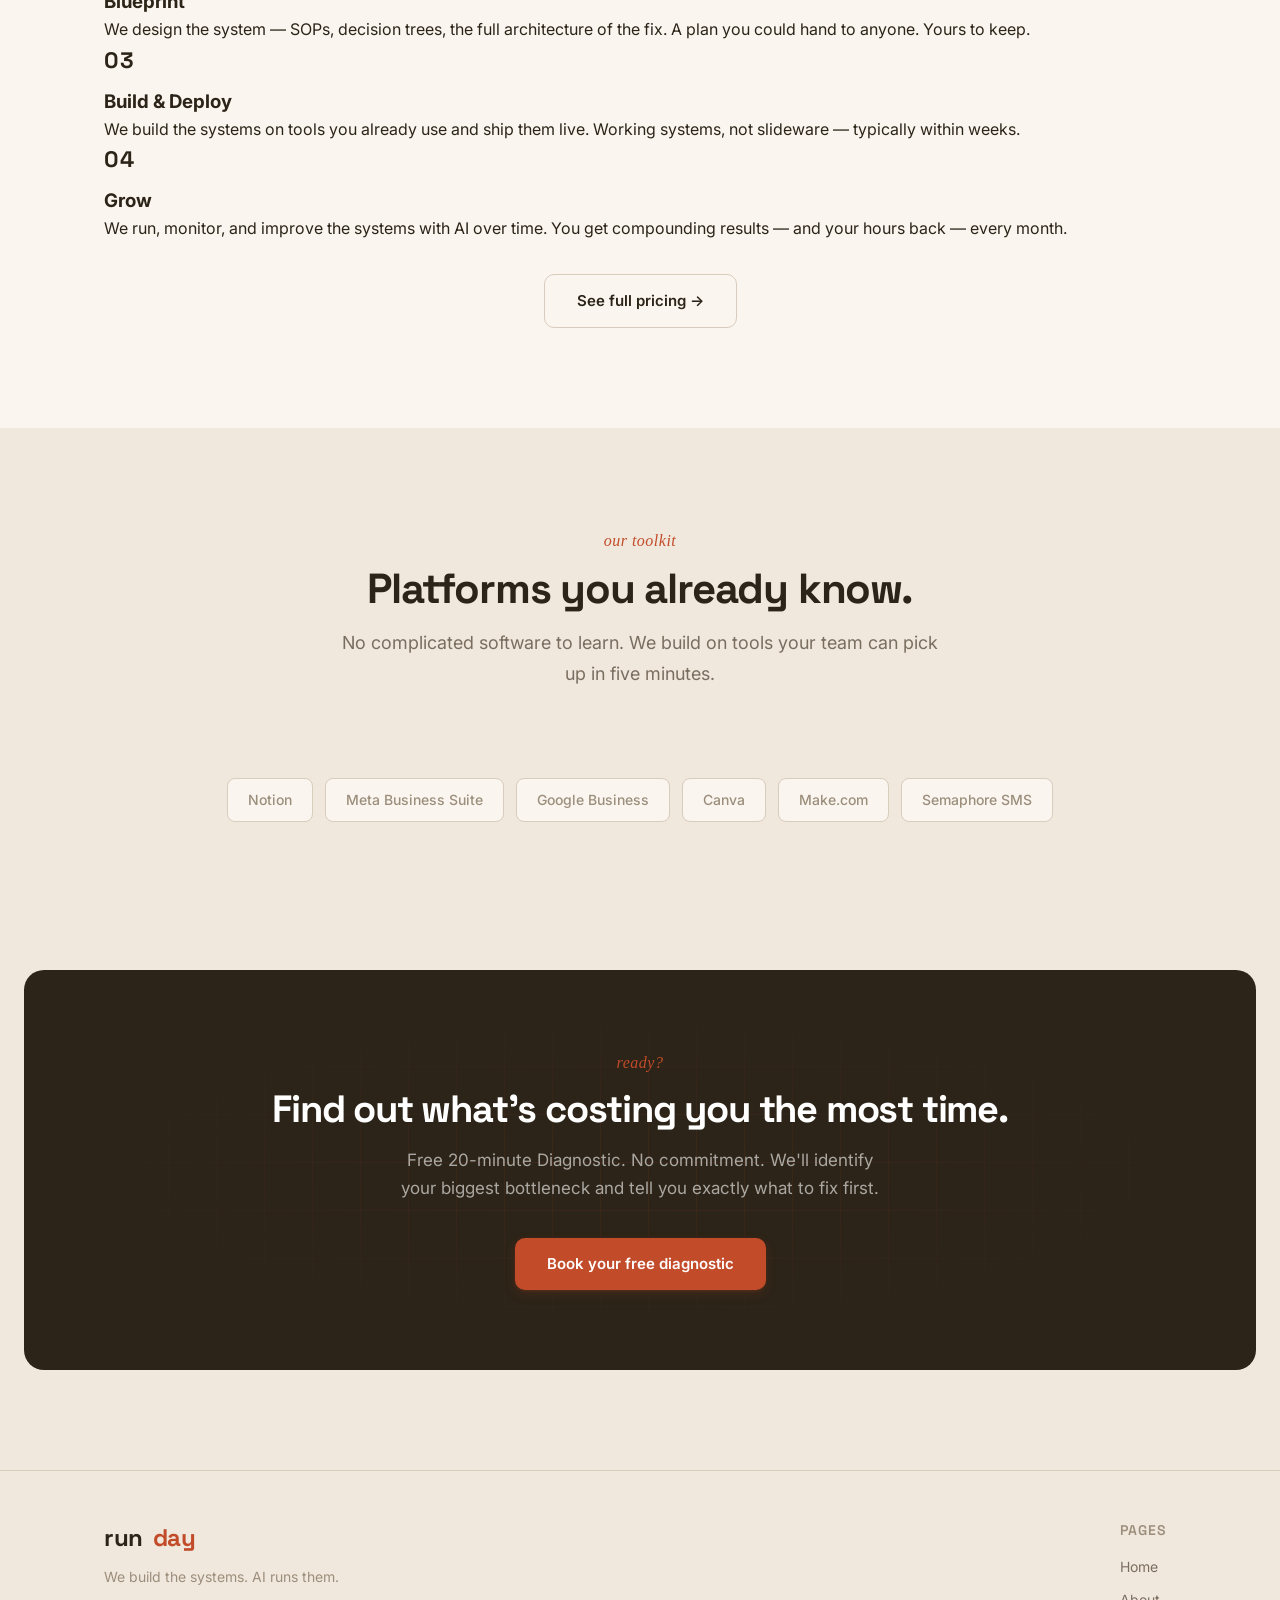
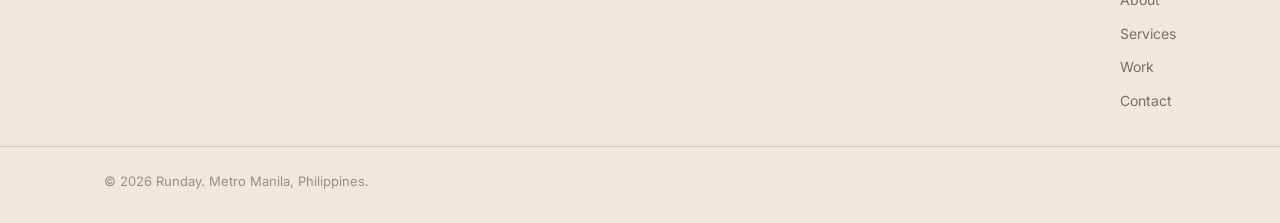
==== commit 8e5fad93: "SEO + conversion overhaul: case study page, schema, sitemap - Add work.html — Miraluz Studio case st" ====
--- a/about.html
+++ b/about.html
@@ -3,8 +3,12 @@
 <head>
   <meta charset="UTF-8">
   <meta name="viewport" content="width=device-width, initial-scale=1.0">
-  <title>About — Runday</title>
-  <meta name="description" content="Runday is an AI automation agency in Metro Manila. One founder building systems that replace manual work for small businesses.">
+  <title>About — Runday | AI Systems Partner in Metro Manila</title>
+  <meta name="description" content="Runday is an AI systems partner in Metro Manila. We diagnose, design, build, and run the systems that give small business owners their hours back.">
+  <meta name="robots" content="index, follow">
+  <meta name="author" content="Runday">
+  <meta name="theme-color" content="#C24B2A">
+  <link rel="canonical" href="https://runday-website.vercel.app/about.html">
 
   <!-- Favicon -->
   <link rel="icon" type="image/png" sizes="32x32" href="assets/favicon-32.png">
@@ -14,30 +18,53 @@
   <!-- Open Graph / Social -->
   <meta property="og:type" content="website">
   <meta property="og:title" content="About — Runday">
-  <meta property="og:description" content="An AI automation agency in Metro Manila building systems that replace manual work for small businesses.">
+  <meta property="og:description" content="Runday is an AI systems partner in Metro Manila. We diagnose, design, build, and run the systems that give small business owners their hours back.">
   <meta property="og:image" content="https://runday-website.vercel.app/assets/og-image.png">
   <meta property="og:url" content="https://runday-website.vercel.app/about.html">
   <meta name="twitter:card" content="summary_large_image">
   <meta name="twitter:title" content="About — Runday">
-  <meta name="twitter:description" content="An AI automation agency in Metro Manila building systems that replace manual work.">
+  <meta name="twitter:description" content="Runday is an AI systems partner in Metro Manila. We diagnose, design, build, and run the systems that give small business owners their hours back.">
   <meta name="twitter:image" content="https://runday-website.vercel.app/assets/og-image.png">
 
   <link rel="preconnect" href="https://fonts.googleapis.com">
   <link rel="preconnect" href="https://fonts.gstatic.com" crossorigin>
   <link href="https://fonts.googleapis.com/css2?family=Inter:wght@400;500;600;700;800&family=Space+Grotesk:wght@400;500;600;700&display=swap" rel="stylesheet">
   <link rel="stylesheet" href="styles.css">
+
+  <!-- Structured data -->
+  <script type="application/ld+json">
+  {
+    "@context": "https://schema.org",
+    "@graph": [
+      {
+        "@type": "AboutPage",
+        "url": "https://runday-website.vercel.app/about.html",
+        "name": "About Runday",
+        "mainEntity": { "@type": "ProfessionalService", "name": "Runday", "url": "https://runday-website.vercel.app/", "founder": { "@type": "Person", "name": "James Mikael Yaptangco" }, "areaServed": { "@type": "Place", "name": "Metro Manila, Philippines" } }
+      },
+      {
+        "@type": "BreadcrumbList",
+        "itemListElement": [
+          { "@type": "ListItem", "position": 1, "name": "Home", "item": "https://runday-website.vercel.app/" },
+          { "@type": "ListItem", "position": 2, "name": "About", "item": "https://runday-website.vercel.app/about.html" }
+        ]
+      }
+    ]
+  }
+  </script>
 </head>
 <body>
 
   <!-- NAV -->
   <nav class="nav">
     <div class="container">
-      <a href="index.html" class="nav-logo"><img src="assets/favicon-192.png" alt="" class="nav-logo-mark">run<span>day</span></a>
+      <a href="index.html" class="nav-logo"><img src="assets/favicon-192.png" alt="" class="nav-logo-mark" width="34" height="34">run<span>day</span></a>
       <button class="nav-mobile-toggle" onclick="document.querySelector('.nav-links').classList.toggle('open')" aria-label="Menu">&#9776;</button>
       <ul class="nav-links">
         <li><a href="index.html">Home</a></li>
         <li><a href="about.html" class="active">About</a></li>
         <li><a href="services.html">Services</a></li>
+        <li><a href="work.html">Work</a></li>
         <li><a href="contact.html">Contact</a></li>
       </ul>
     </div>
@@ -48,8 +75,8 @@
     <div class="hero-grid"></div>
     <div class="container hero-content">
       <div class="hero-sub">who we are</div>
-      <h1>One founder.<br>One mission.</h1>
-      <p>Philippine small businesses are drowning in manual work that AI can handle. Runday exists to fix that — together.</p>
+      <h1>We build the systems.<br>AI runs them.</h1>
+      <p>Small business owners in Manila are buried in work that should run itself. Runday diagnoses what's broken, designs the fix, builds the systems, and keeps them running — so you don't have to.</p>
     </div>
   </section>
 
@@ -57,33 +84,44 @@
   <section class="section">
     <div class="container">
       <div class="about-content fade-up">
-        <p><strong>Runday started with a simple observation:</strong> most small businesses in Manila are doing the same repetitive work every day — posting on social media, chasing leads, sending reminders, managing bookings. All of it can be automated.</p>
-        <p>We're not a traditional agency. We don't sell you retainers and monthly reports. We build AI-powered systems that do the actual work — then hand them over. You own every account, every automation, every template.</p>
-        <p>Think of us as your systems partner. You tell us what's taking up your time. We'll figure out the right system together — and build it for you.</p>
+        <p><strong>Runday started with a simple observation:</strong> most small businesses in Manila are doing the same repetitive work every day — posting on social media, chasing leads, sending reminders, managing bookings. All of it can be systemised — and then run, permanently, with AI.</p>
+        <p>We're not a traditional agency. We don't build things and disappear. We diagnose where your business is leaking time and money, design the right system, build it, and then operate it with AI on an ongoing basis — so the results compound instead of stall.</p>
+        <p>You own every account, every asset, every login. What you get from Growth Partner isn't lock-in — it's the relief of not having to run the systems yourself. We do that. You run your business.</p>
       </div>
     </div>
   </section>
 
-  <!-- HOW WE WORK -->
+  <!-- HOW WE WORK — rundayOS -->
   <section class="section section-alt">
     <div class="container">
       <div class="section-centered fade-up">
-        <div class="section-sub">how it works</div>
-        <h2>Three steps. That's it.</h2>
+        <div class="section-sub">the rundayOS methodology</div>
+        <h2>Four steps. Always in this order.</h2>
       </div>
-      <div class="steps-grid">
+      <div class="steps-grid" style="grid-template-columns: repeat(auto-fit, minmax(200px, 1fr));">
         <div class="step-card fade-up">
-          <h3>Tell us what's not working</h3>
-          <p>The repetitive tasks. The missed follow-ups. The things slipping through the cracks. We start by listening.</p>
+          <span class="proc-num" style="font-size: 1.4rem; font-weight: 700; color: var(--accent); display: block; margin-bottom: 0.5rem;">01</span>
+          <h3>Diagnose</h3>
+          <p>We map your workflows and find exactly where time and money are leaking. You get clarity on what's actually broken — not a guess.</p>
         </div>
         <div class="step-card fade-up">
-          <h3>We build the system</h3>
-          <p>AI-powered automations, custom to your business. Not templates. Built around how you actually work.</p>
+          <span class="proc-num" style="font-size: 1.4rem; font-weight: 700; color: var(--accent); display: block; margin-bottom: 0.5rem;">02</span>
+          <h3>Blueprint</h3>
+          <p>We design the system — SOPs, decision trees, the full architecture of the fix. A plan you could hand to anyone. Yours to keep.</p>
         </div>
         <div class="step-card fade-up">
-          <h3>You own it forever</h3>
-          <p>We hand it over. It runs. Every account and asset is yours. No lock-in, no hostage fees.</p>
+          <span class="proc-num" style="font-size: 1.4rem; font-weight: 700; color: var(--accent); display: block; margin-bottom: 0.5rem;">03</span>
+          <h3>Build &amp; Deploy</h3>
+          <p>We build the systems on tools you already use and ship them live. Working systems, not slideware — typically within weeks.</p>
         </div>
+        <div class="step-card fade-up">
+          <span class="proc-num" style="font-size: 1.4rem; font-weight: 700; color: var(--accent); display: block; margin-bottom: 0.5rem;">04</span>
+          <h3>Grow</h3>
+          <p>We run, monitor, and improve the systems with AI over time. You get compounding results — and your hours back — every month.</p>
+        </div>
+      </div>
+      <div style="text-align: center; margin-top: 2rem;">
+        <a href="services.html" class="btn btn-ghost">See full pricing &rarr;</a>
       </div>
     </div>
   </section>
@@ -113,10 +151,10 @@
       <div class="cta-grid-bg"></div>
       <div class="cta-content">
         <div class="section-sub">ready?</div>
-        <h2>Tell us what's eating your time.</h2>
-        <p>20-minute call. No commitment. Just tell us what's broken and we'll figure it out together.</p>
+        <h2>Find out what's costing you the most time.</h2>
+        <p>Free 20-minute Diagnostic. No commitment. We'll identify your biggest bottleneck and tell you exactly what to fix first.</p>
         <div class="hero-ctas">
-          <a href="contact.html" class="btn btn-primary">Book a free call</a>
+          <a href="contact.html" class="btn btn-primary">Book your free diagnostic</a>
         </div>
       </div>
     </div>
@@ -135,6 +173,7 @@
           <li><a href="index.html">Home</a></li>
           <li><a href="about.html">About</a></li>
           <li><a href="services.html">Services</a></li>
+          <li><a href="work.html">Work</a></li>
           <li><a href="contact.html">Contact</a></li>
         </ul>
       </div>
--- a/styles.css
+++ b/styles.css
@@ -76,30 +76,6 @@
 }
 
 /* === RUNNING 8-BIT BUNNY (loops across top, over the nav) === */
-.running-bunny {
-  position: fixed;
-  top: 14px;
-  left: 0;
-  z-index: 101;
-  pointer-events: none;
-  animation: bunnyRun 14s linear infinite;
-}
-
-.running-bunny svg {
-  display: block;
-  animation: bunnyHop 0.55s infinite;
-}
-
-@keyframes bunnyRun {
-  0%   { transform: translateX(-60px); }
-  100% { transform: translateX(calc(100vw + 20px)); }
-}
-
-/* Smooth arc hop — fast lift, brief hang at peak, gentle land */
-@keyframes bunnyHop {
-  0%, 100% { transform: translateY(0);     animation-timing-function: ease-out; }
-  50%      { transform: translateY(-14px); animation-timing-function: ease-in;  }
-}
 
 .nav .container {
   display: flex;
@@ -426,6 +402,11 @@
   font-size: 24px;
 }
 
+.value-icon svg {
+  width: 26px;
+  height: 26px;
+}
+
 .value-card h3 {
   font-family: var(--font-heading);
   font-size: 20px;
@@ -495,21 +476,7 @@
 
 /* === STEPS === */
 
-.steps-grid {
-  display: grid;
-  grid-template-columns: repeat(3, 1fr);
-  gap: 32px;
-  counter-reset: step;
-}
-
-.step-card {
-  text-align: center;
-  padding: 40px 24px;
-  counter-increment: step;
-}
-
-.step-card::before {
-  content: counter(step);
+.step-number {
   display: inline-flex;
   align-items: center;
   justify-content: center;
@@ -524,18 +491,251 @@
   margin-bottom: 24px;
 }
 
-.step-card h3 {
-  font-family: var(--font-heading);
+/* === RUNDAYOS PROCESS — staggered animated steps === */
+
+.process-flow {
+  display: grid;
+  grid-template-columns: repeat(4, 1fr);
+  gap: 28px;
+  align-items: start;
+}
+
+/* Rising diagonal stagger (left low → right high) */
+.process-step:nth-child(1) { margin-top: 132px; }
+.process-step:nth-child(2) { margin-top: 88px; }
+.process-step:nth-child(3) { margin-top: 44px; }
+.process-step:nth-child(4) { margin-top: 0; }
+
+.process-label {
+  display: block;
+  font-family: var(--font-accent);
+  font-style: italic;
   font-size: 18px;
-  font-weight: 700;
-  margin-bottom: 10px;
-  letter-spacing: -0.2px;
-}
-
-.step-card p {
+  color: var(--olive);
+  margin: 0 0 14px 4px;
+}
+
+.proc-card {
+  background: var(--card-bg);
+  border: 1px solid var(--card-border);
+  border-radius: 18px;
+  height: 152px;
+  padding: 18px;
+  display: flex;
+  align-items: center;
+  justify-content: center;
+  box-shadow: 0 14px 34px -22px rgba(44, 36, 24, 0.4);
+  overflow: hidden;
+}
+
+.proc-illu {
+  width: 100%;
+  height: 100%;
+}
+
+.proc-text {
+  margin-top: 22px;
+}
+
+.proc-num {
+  font-family: var(--font-heading);
+  font-size: 14px;
+  font-weight: 700;
+  color: var(--terracotta);
+  letter-spacing: 1px;
+}
+
+.proc-text h3 {
+  font-family: var(--font-heading);
+  font-size: 19px;
+  font-weight: 700;
+  margin: 4px 0 10px;
+  letter-spacing: -0.3px;
+}
+
+.proc-text p {
   color: var(--text-secondary);
   font-size: 15px;
   line-height: 1.65;
+}
+
+/* --- Illustration animations --- */
+/* Architecture: the intro (paths/bars/line) draws in ONCE when the card
+   scrolls into view (.process-step.visible), then settles. Only loop-safe
+   ambient motion (sweep, flowing dots, tracing comet, pulses) runs forever. */
+
+/* SVG elements that scale/translate need a local box + origin */
+.d-radar, .b-node, .b-plan, .bd-ring, .bd-badge, .g-pt, .g-dot, .g-halo {
+  transform-box: fill-box;
+  transform-origin: center;
+}
+.bd-bar { transform-box: fill-box; transform-origin: 50% 100%; }
+
+/* Pre-reveal base states */
+.b-track { stroke-dasharray: 168; stroke-dashoffset: 168; }
+.b-node  { fill: #6B7B5E; opacity: 0; transform: scale(0.4); }
+.b-plan  { opacity: 0.55; }
+.b-dot1, .b-dot2, .b-glow1, .b-glow2 { opacity: 0; }
+.bd-bar  { transform: scaleY(0); }
+.bd-badge{ transform: scale(0); }
+.bd-check{ stroke-dasharray: 30; stroke-dashoffset: 30; }
+.bd-ring { opacity: 0; }
+.g-line  { stroke-dasharray: 190; stroke-dashoffset: 190; }
+.g-area  { opacity: 0; }
+.g-pt    { transform: scale(0); }
+.g-dot   { transform: scale(0); opacity: 0; }
+.g-comet, .g-halo { opacity: 0; }
+
+/* Card hover micro-interaction — the step lifts toward you */
+.proc-card {
+  transition: transform 0.35s cubic-bezier(0.22, 1, 0.36, 1),
+              box-shadow 0.35s ease, border-color 0.35s ease;
+}
+.process-step:hover .proc-card {
+  transform: translateY(-5px);
+  box-shadow: 0 24px 48px -22px rgba(44, 36, 24, 0.55);
+  border-color: var(--terracotta-border);
+}
+
+/* 01 Diagnose — magnifier sweeps clockwise; each task lights up as it's found */
+.process-step.visible .d-node  { animation: dPulse 6s ease-in-out infinite; }
+.d-node1 { animation-delay: 0s; }
+.d-node2 { animation-delay: 1.5s; }
+.d-node4 { animation-delay: 3s; }
+.d-node3 { animation-delay: 4.5s; }
+.d-node  { fill: #6B7B5E; opacity: 0.16; }
+@keyframes dPulse {
+  0%   { fill: #6B7B5E; opacity: 0.16; }
+  6%   { fill: #C24B2A; opacity: 0.85; }
+  16%  { fill: #6B7B5E; opacity: 0.16; }
+  100% { fill: #6B7B5E; opacity: 0.16; }
+}
+.process-step.visible .d-radar { animation: dRadar 3s ease-out infinite; }
+@keyframes dRadar {
+  0%        { transform: scale(0.3); opacity: 0.45; }
+  80%, 100% { transform: scale(2.3); opacity: 0; }
+}
+.process-step.visible .d-lens  { animation: dScan 6s cubic-bezier(0.65, 0, 0.35, 1) infinite; }
+@keyframes dScan {
+  0%, 100% { transform: translate(0, 0); }
+  25%      { transform: translate(100px, 2px); }
+  50%      { transform: translate(100px, 52px); }
+  75%      { transform: translate(18px, 52px); }
+}
+
+/* 02 Blueprint — paths draw in once, twin dots flow to the plan, which pulses */
+.process-step.visible .b-track  { animation: bDraw 1s ease-in-out both; }
+.process-step.visible .b-track2 { animation-delay: 0.12s; }
+@keyframes bDraw { to { stroke-dashoffset: 0; } }
+.process-step.visible .b-node   { animation: bNodeIn 0.6s cubic-bezier(0.34, 1.56, 0.64, 1) both; }
+.b-node-a { animation-delay: 0.2s; }
+.b-node-b { animation-delay: 0.45s; }
+.b-node-c { animation-delay: 0.55s; }
+@keyframes bNodeIn {
+  0%   { transform: scale(0.4); opacity: 0; }
+  60%  { transform: scale(1);   opacity: 0.18; }
+  100% { transform: scale(1);   opacity: 0.18; }
+}
+.process-step.visible .b-dot1, .process-step.visible .b-glow1 {
+  animation: bFlowTop 3s ease-in-out 0.9s infinite;
+}
+.process-step.visible .b-dot2, .process-step.visible .b-glow2 {
+  animation: bFlowBottom 3s ease-in-out 2.4s infinite;
+}
+@keyframes bFlowTop {
+  0%   { transform: translate(0, 0);        opacity: 0; }
+  8%   { opacity: 1; }
+  38%  { transform: translate(38px, -27px); }
+  58%  { transform: translate(78px, -27px); }
+  82%  { transform: translate(108px, 0);    opacity: 1; }
+  92%  { transform: translate(108px, 0);    opacity: 0; }
+  100% { transform: translate(108px, 0);    opacity: 0; }
+}
+@keyframes bFlowBottom {
+  0%   { transform: translate(0, 0);        opacity: 0; }
+  8%   { opacity: 1; }
+  38%  { transform: translate(38px, 27px);  }
+  58%  { transform: translate(78px, 27px);  }
+  82%  { transform: translate(108px, 0);    opacity: 1; }
+  92%  { transform: translate(108px, 0);    opacity: 0; }
+  100% { transform: translate(108px, 0);    opacity: 0; }
+}
+.process-step.visible .b-plan { animation: bPlan 3s ease-in-out 0.9s infinite; }
+@keyframes bPlan {
+  0%, 70% { opacity: 0.55; transform: scale(1); }
+  82%     { opacity: 1;    transform: scale(1.14); }
+  100%    { opacity: 0.7;  transform: scale(1); }
+}
+
+/* 03 Build & Deploy — bars spring up once, a check confirms, ring keeps pulsing */
+.process-step.visible .bd-bar { animation: bdRise 0.9s cubic-bezier(0.34, 1.56, 0.64, 1) both; }
+@keyframes bdRise {
+  0%   { transform: scaleY(0);    opacity: 0; }
+  20%  { opacity: 1; }
+  65%  { transform: scaleY(1.06); }
+  100% { transform: scaleY(1);    opacity: 1; }
+}
+.process-step.visible .bd-badge { animation: bdBadge 0.6s cubic-bezier(0.34, 1.56, 0.64, 1) 0.7s both; }
+@keyframes bdBadge { 0% { transform: scale(0); } 100% { transform: scale(1); } }
+.process-step.visible .bd-check { animation: bdCheck 0.5s ease-out 1.05s both; }
+@keyframes bdCheck { to { stroke-dashoffset: 0; } }
+.process-step.visible .bd-ring  { animation: bdRing 2.6s ease-out 1.2s infinite; }
+@keyframes bdRing {
+  0%   { transform: scale(0.55); opacity: 0; }
+  35%  { opacity: 0.55; }
+  100% { transform: scale(1.7);  opacity: 0; }
+}
+
+/* 04 Grow — line + area draw in once with a comet, points pop, halo pulses */
+.process-step.visible .g-line  { animation: gDraw 1.3s ease-in-out both; }
+@keyframes gDraw { to { stroke-dashoffset: 0; } }
+.process-step.visible .g-area  { animation: gArea 1s ease-out 0.7s both; }
+@keyframes gArea { to { opacity: 1; } }
+.process-step.visible .g-pt    { animation: gPtIn 0.5s cubic-bezier(0.34, 1.56, 0.64, 1) both; }
+.g-pt1 { animation-delay: 0.25s; }
+.g-pt2 { animation-delay: 0.5s; }
+.g-pt3 { animation-delay: 0.8s; }
+.g-pt4 { animation-delay: 1.05s; }
+@keyframes gPtIn { 0% { transform: scale(0); } 60% { transform: scale(1.35); } 100% { transform: scale(1); } }
+.process-step.visible .g-dot   { animation: gDotIn 0.5s cubic-bezier(0.34, 1.56, 0.64, 1) 1.25s both; }
+@keyframes gDotIn { 0% { transform: scale(0); opacity: 0; } 100% { transform: scale(1); opacity: 1; } }
+.process-step.visible .g-comet { animation: gComet 3.6s ease-in-out 1.4s infinite; }
+@keyframes gComet {
+  0%   { transform: translate(0, 0);          opacity: 0; }
+  6%   { opacity: 1; }
+  22%  { transform: translate(38px, -14px); }
+  44%  { transform: translate(76px, -8px); }
+  66%  { transform: translate(114px, -40px); }
+  86%  { transform: translate(156px, -66px);  opacity: 1; }
+  96%  { transform: translate(156px, -66px);  opacity: 0; }
+  100% { opacity: 0; }
+}
+.process-step.visible .g-halo  { animation: gHalo 2.4s ease-in-out 1.4s infinite; }
+@keyframes gHalo {
+  0%, 100% { transform: scale(0.6); opacity: 0; }
+  50%      { transform: scale(1.4); opacity: 0.65; }
+}
+
+@media (prefers-reduced-motion: reduce) {
+  .process-step.visible .d-node, .process-step.visible .d-radar, .process-step.visible .d-lens,
+  .process-step.visible .b-track, .process-step.visible .b-node, .process-step.visible .b-plan,
+  .process-step.visible .b-dot1, .process-step.visible .b-dot2,
+  .process-step.visible .b-glow1, .process-step.visible .b-glow2,
+  .process-step.visible .bd-bar, .process-step.visible .bd-ring,
+  .process-step.visible .bd-badge, .process-step.visible .bd-check,
+  .process-step.visible .g-area, .process-step.visible .g-line, .process-step.visible .g-comet,
+  .process-step.visible .g-pt, .process-step.visible .g-dot, .process-step.visible .g-halo {
+    animation: none;
+  }
+  .d-radar, .b-glow1, .b-glow2, .b-dot1, .b-dot2, .bd-ring, .g-comet, .g-halo { opacity: 0; }
+  .b-track, .g-line { stroke-dashoffset: 0; }
+  .b-node { transform: scale(1); opacity: 0.18; }
+  .b-plan { opacity: 1; }
+  .bd-bar { transform: scaleY(1); opacity: 1; }
+  .bd-badge { transform: scale(1); }
+  .bd-check { stroke-dashoffset: 0; }
+  .g-area { opacity: 1; }
+  .g-pt, .g-dot { transform: scale(1); opacity: 1; }
 }
 
 /* === TOOLS === */
@@ -808,129 +1008,6 @@
   font-size: 13px;
 }
 
-/* === BUNNY FLOW ANIMATION === */
-
-.flow-section {
-  overflow: hidden;
-}
-
-.flow-scene {
-  max-width: 1100px;
-  margin: -20px auto 0;
-}
-
-.flow-svg {
-  width: 100%;
-  height: auto;
-}
-
-/* === BUNNY MASCOT === */
-
-/* Subtle body bob */
-.bunny-group {
-  transform-box: fill-box;
-  transform-origin: center;
-  animation: bunnyBob 3.2s ease-in-out infinite;
-}
-
-@keyframes bunnyBob {
-  0%, 100% { transform: translateY(0); }
-  50% { transform: translateY(-4px); }
-}
-
-/* Ears twitch — rotate around base of each ear */
-.bunny-ear-left {
-  transform-box: fill-box;
-  transform-origin: 50% 100%;
-  animation: earTwitchLeft 5s ease-in-out infinite;
-}
-
-.bunny-ear-right {
-  transform-box: fill-box;
-  transform-origin: 50% 100%;
-  animation: earTwitchRight 4.5s ease-in-out infinite 0.5s;
-}
-
-@keyframes earTwitchLeft {
-  0%, 80%, 100% { transform: rotate(0deg); }
-  85% { transform: rotate(-9deg); }
-  92% { transform: rotate(3deg); }
-}
-
-@keyframes earTwitchRight {
-  0%, 75%, 100% { transform: rotate(0deg); }
-  80% { transform: rotate(9deg); }
-  88% { transform: rotate(-3deg); }
-}
-
-/* Eye squint pulse (subtle re-squint since they're already closed arcs) */
-.bunny-eyes {
-  transform-box: fill-box;
-  transform-origin: center;
-  animation: blink 4.5s ease-in-out infinite;
-}
-
-@keyframes blink {
-  0%, 45%, 47%, 100% { transform: scaleY(1); }
-  46% { transform: scaleY(0.4); }
-}
-
-/* === MAC SCREEN === */
-
-.cursor-blink {
-  animation: cursorBlink 1s steps(2) infinite;
-}
-
-@keyframes cursorBlink {
-  0%, 50% { opacity: 1; }
-  51%, 100% { opacity: 0; }
-}
-
-.mac-group {
-  animation: macHum 4s ease-in-out infinite;
-  transform-box: fill-box;
-  transform-origin: center;
-}
-
-@keyframes macHum {
-  0%, 100% { transform: translate(335px, 250px); }
-  50% { transform: translate(335px, 251px); }
-}
-
-/* === OUTPUT NODES — FIXED HOVER === */
-
-/* This is the key fix: transform-box: fill-box + transform-origin: center
-   makes scale() work properly inside the parent's translate() */
-.output-node {
-  transform-box: fill-box;
-  transform-origin: center;
-  transition: transform 0.3s cubic-bezier(0.4, 0, 0.2, 1);
-  cursor: default;
-}
-
-.output-node:hover {
-  transform: scale(1.06);
-}
-
-.output-node rect {
-  transition: stroke 0.3s, fill 0.3s;
-}
-
-.output-node:hover rect:first-child {
-  stroke: #C24B2A;
-}
-
-/* Flow paths subtle opacity pulse */
-.flow-path {
-  opacity: 0.2;
-  animation: pathPulse 3s ease-in-out infinite alternate;
-}
-
-@keyframes pathPulse {
-  0% { opacity: 0.12; }
-  100% { opacity: 0.28; }
-}
-
 /* === SCROLL ANIMATIONS === */
 
 .fade-up {
@@ -1060,12 +1137,120 @@
   margin-top: auto;
 }
 
+/* Phase labels (Setup / Retainer) */
+.pricing-phase-label {
+  font-family: var(--font-heading);
+  font-size: 20px;
+  font-weight: 700;
+  color: var(--dark);
+  margin-bottom: 24px;
+  letter-spacing: -0.3px;
+}
+
+.pricing-phase-label span {
+  font-family: var(--font-accent);
+  font-style: italic;
+  font-size: 14px;
+  font-weight: 400;
+  color: var(--text-muted);
+  margin-left: 8px;
+  letter-spacing: 0;
+}
+
+.retainer-label {
+  margin-top: 56px;
+}
+
+/* Retainer grid — 2 columns */
+.retainer-grid {
+  display: grid;
+  grid-template-columns: repeat(2, 1fr);
+  gap: 20px;
+  margin-bottom: 48px;
+}
+
 .pricing-note {
   text-align: center;
   color: var(--text-muted);
   font-size: 14px;
   font-style: italic;
   font-family: var(--font-accent);
+}
+
+/* === PHASE LAYOUT (services page) === */
+
+.phase-header {
+  display: flex;
+  align-items: center;
+  gap: 20px;
+  margin-bottom: 28px;
+}
+
+.phase-header .step-number {
+  margin-bottom: 0;
+  flex-shrink: 0;
+}
+
+.phase-header h2 {
+  font-family: var(--font-heading);
+  font-size: 28px;
+  font-weight: 700;
+  letter-spacing: -0.5px;
+}
+
+.phase-body {
+  max-width: 720px;
+}
+
+.phase-body p {
+  color: var(--text-secondary);
+  font-size: 16px;
+  line-height: 1.7;
+  margin-bottom: 20px;
+}
+
+.phase-roi {
+  background: var(--terracotta-subtle);
+  border-left: 3px solid var(--terracotta);
+  padding: 14px 20px;
+  font-size: 15px;
+  font-weight: 600;
+  color: var(--terracotta);
+  border-radius: 0 8px 8px 0;
+  margin-bottom: 24px;
+}
+
+.phase-details {
+  display: flex;
+  flex-wrap: wrap;
+  gap: 24px;
+  margin-bottom: 24px;
+}
+
+.phase-detail {
+  display: flex;
+  flex-direction: column;
+  gap: 4px;
+}
+
+.phase-detail strong {
+  font-size: 12px;
+  text-transform: uppercase;
+  letter-spacing: 0.8px;
+  color: var(--text-muted);
+  font-weight: 600;
+}
+
+.phase-detail span {
+  font-size: 15px;
+  color: var(--text-primary);
+}
+
+.phase-price {
+  font-family: var(--font-heading);
+  font-size: 20px;
+  font-weight: 700;
+  color: var(--terracotta);
 }
 
 /* === FLOATING CHAT === */
@@ -1152,215 +1337,17 @@
 
 /* === RESPONSIVE === */
 
-/* === BEFORE / AFTER (dark spotlight) === */
-
-.ba-section {
-  background: #221C13;
-  position: relative;
+.sr-only {
+  position: absolute;
+  width: 1px;
+  height: 1px;
+  padding: 0;
+  margin: -1px;
   overflow: hidden;
-}
-
-.ba-section::before {
-  content: '';
-  position: absolute;
-  top: -120px;
-  left: 50%;
-  transform: translateX(-50%);
-  width: 600px;
-  height: 600px;
-  background: radial-gradient(circle, rgba(194, 75, 42, 0.16), transparent 60%);
-  pointer-events: none;
-}
-
-.ba-section .section-sub {
-  color: #E8956F;
-}
-
-.ba-section h2 {
-  color: var(--bg-white);
-}
-
-.ba-wrap {
-  max-width: 720px;
-  margin: 0 auto;
-  position: relative;
-  z-index: 1;
-}
-
-/* Toggle */
-.ba-toggle {
-  position: relative;
-  display: flex;
-  width: 280px;
-  margin: 0 auto 36px;
-  padding: 5px;
-  background: rgba(255, 255, 255, 0.06);
-  border: 1px solid rgba(255, 255, 255, 0.12);
-  border-radius: 999px;
-}
-
-.ba-toggle-pill {
-  position: absolute;
-  top: 5px;
-  left: 5px;
-  width: calc(50% - 5px);
-  height: calc(100% - 10px);
-  background: var(--terracotta);
-  border-radius: 999px;
-  transition: transform 0.32s cubic-bezier(0.4, 0, 0.2, 1);
-}
-
-.ba-wrap[data-state="after"] .ba-toggle-pill {
-  transform: translateX(100%);
-}
-
-.ba-tab {
-  position: relative;
-  z-index: 1;
-  flex: 1;
-  background: none;
-  border: none;
-  cursor: pointer;
-  padding: 11px 0;
-  font-family: var(--font-heading);
-  font-size: 15px;
-  font-weight: 600;
-  color: rgba(250, 246, 239, 0.6);
-  transition: color 0.25s;
-}
-
-.ba-tab.is-active {
-  color: #fff;
-}
-
-/* Stage + cards */
-.ba-stage {
-  position: relative;
-}
-
-.ba-card {
-  background: rgba(255, 255, 255, 0.04);
-  border: 1px solid rgba(255, 255, 255, 0.1);
-  border-radius: 20px;
-  padding: 32px 34px;
-  transition: opacity 0.35s ease, transform 0.35s ease;
-}
-
-.ba-card-after {
-  position: absolute;
-  inset: 0;
-  opacity: 0;
-  visibility: hidden;
-  transform: translateY(10px);
-  background: linear-gradient(165deg, rgba(107, 123, 94, 0.14), rgba(255, 255, 255, 0.04));
-  border-color: rgba(107, 123, 94, 0.45);
-  box-shadow: 0 0 0 1px rgba(107, 123, 94, 0.15), 0 20px 60px rgba(0, 0, 0, 0.35);
-}
-
-.ba-card-before {
-  opacity: 1;
-  transform: translateY(0);
-}
-
-.ba-wrap[data-state="after"] .ba-card-before {
-  opacity: 0;
-  visibility: hidden;
-  transform: translateY(-10px);
-}
-
-.ba-wrap[data-state="after"] .ba-card-after {
-  opacity: 1;
-  visibility: visible;
-  transform: translateY(0);
-}
-
-.ba-card-top {
-  display: flex;
-  align-items: center;
-  justify-content: space-between;
-  gap: 12px;
-  padding-bottom: 18px;
-  margin-bottom: 18px;
-  border-bottom: 1px solid rgba(255, 255, 255, 0.09);
-}
-
-.ba-state {
-  display: inline-flex;
-  align-items: center;
-  gap: 9px;
-  font-family: var(--font-heading);
-  font-size: 16px;
-  font-weight: 600;
-  color: var(--bg-white);
-}
-
-.ba-dot {
-  width: 9px;
-  height: 9px;
-  border-radius: 50%;
-  flex-shrink: 0;
-}
-
-.ba-dot-bad  { background: #C24B2A; }
-.ba-dot-good {
-  background: #8BA678;
-  box-shadow: 0 0 0 0 rgba(139, 166, 120, 0.5);
-  animation: livePulse 2s infinite;
-}
-
-.ba-mood {
-  font-size: 12px;
-  font-weight: 600;
-  letter-spacing: 0.4px;
-  text-transform: uppercase;
-  padding: 5px 12px;
-  border-radius: 999px;
-}
-
-.ba-mood-bad  { color: #E89B82; background: rgba(194, 75, 42, 0.16); }
-.ba-mood-good { color: #B6C9A4; background: rgba(107, 123, 94, 0.22); }
-
-.ba-list {
-  list-style: none;
-  display: flex;
-  flex-direction: column;
-  gap: 15px;
-}
-
-.ba-list li {
-  display: flex;
-  align-items: flex-start;
-  gap: 13px;
-  font-size: 15.5px;
-  line-height: 1.5;
-  color: rgba(250, 246, 239, 0.82);
-}
-
-.ba-ico {
-  flex-shrink: 0;
-  width: 22px;
-  height: 22px;
-  border-radius: 50%;
-  display: flex;
-  align-items: center;
-  justify-content: center;
-  font-size: 14px;
-  font-weight: 700;
-  line-height: 1;
-  margin-top: 1px;
-}
-
-.ba-x {
-  background: rgba(194, 75, 42, 0.18);
-  color: #E27A57;
-}
-
-.ba-check {
-  background: rgba(107, 123, 94, 0.28);
-  color: #B6C9A4;
-}
-
-.ba-card-before .ba-list li { color: rgba(250, 246, 239, 0.62); }
+  clip: rect(0, 0, 0, 0);
+  white-space: nowrap;
+  border: 0;
+}
 
 /* === RECENT WORK === */
 
@@ -1455,6 +1442,99 @@
   color: var(--text-muted);
 }
 
+/* === HERO TRUST LINE === */
+.hero-trust {
+  margin-top: 28px;
+  font-size: 14px;
+  color: var(--text-muted);
+  font-weight: 500;
+}
+.hero-trust a {
+  color: var(--terracotta);
+  font-weight: 600;
+  border-bottom: 1px solid var(--terracotta-border);
+  transition: border-color 0.2s;
+}
+.hero-trust a:hover { border-color: var(--terracotta); }
+
+/* === FORM REASSURANCE === */
+.form-reassure {
+  margin-top: 14px;
+  font-size: 13px;
+  line-height: 1.6;
+  color: var(--text-muted);
+  text-align: center;
+}
+
+/* === WORK CTA CARD === */
+.work-card-cta {
+  border-style: dashed;
+  border-color: var(--terracotta-border);
+  background: transparent;
+}
+.work-card-cta:hover { border-color: var(--terracotta); }
+
+/* === CASE STUDY — before/after === */
+.cs-cols {
+  display: grid;
+  grid-template-columns: repeat(2, 1fr);
+  gap: 20px;
+  max-width: 880px;
+  margin: 0 auto;
+}
+.cs-col {
+  background: var(--card-bg);
+  border: 1px solid var(--card-border);
+  border-radius: 16px;
+  padding: 28px 32px;
+}
+.cs-col.cs-after {
+  border-color: var(--terracotta-border);
+  background: var(--terracotta-subtle);
+}
+.cs-col-label {
+  font-family: var(--font-heading);
+  font-size: 13px;
+  font-weight: 600;
+  letter-spacing: 0.5px;
+  text-transform: uppercase;
+  margin-bottom: 14px;
+  color: var(--text-muted);
+}
+.cs-after .cs-col-label { color: var(--terracotta); }
+.cs-col ul { list-style: none; }
+.cs-col li {
+  position: relative;
+  padding-left: 22px;
+  margin-bottom: 12px;
+  font-size: 15px;
+  line-height: 1.55;
+  color: var(--text-secondary);
+}
+.cs-col li::before {
+  content: "";
+  position: absolute;
+  left: 0;
+  top: 9px;
+  width: 8px;
+  height: 8px;
+  border-radius: 50%;
+  background: var(--border);
+}
+.cs-after li::before { background: var(--terracotta); }
+.cs-pending {
+  max-width: 720px;
+  margin: 32px auto 0;
+  text-align: center;
+  font-size: 14px;
+  line-height: 1.7;
+  color: var(--text-muted);
+  font-style: italic;
+}
+@media (max-width: 720px) {
+  .cs-cols { grid-template-columns: 1fr; }
+}
+
 /* === FAQ === */
 
 .faq-list {
@@ -1521,6 +1601,17 @@
   font-weight: 600;
 }
 
+@media (max-width: 1024px) {
+  .process-flow {
+    grid-template-columns: repeat(2, 1fr);
+    gap: 36px 28px;
+  }
+  .process-step:nth-child(1),
+  .process-step:nth-child(3) { margin-top: 56px; }
+  .process-step:nth-child(2),
+  .process-step:nth-child(4) { margin-top: 0; }
+}
+
 @media (max-width: 768px) {
   .hero {
     padding: 130px 0 70px;
@@ -1552,21 +1643,29 @@
     grid-template-columns: 1fr;
   }
 
-  .ba-card {
-    padding: 26px 22px;
-  }
-
-  .ba-list li {
-    font-size: 14.5px;
-  }
 
   .values-grid {
     grid-template-columns: 1fr;
     gap: 16px;
   }
 
-  .steps-grid {
+  .process-flow {
     grid-template-columns: 1fr;
+    gap: 32px;
+  }
+  .process-step:nth-child(1),
+  .process-step:nth-child(2),
+  .process-step:nth-child(3),
+  .process-step:nth-child(4) { margin-top: 0; }
+
+  .phase-header {
+    flex-direction: column;
+    align-items: flex-start;
+    gap: 12px;
+  }
+
+  .phase-details {
+    flex-direction: column;
     gap: 16px;
   }
 
@@ -1623,7 +1722,8 @@
     font-size: 13px;
   }
 
-  .pricing-grid {
+  .pricing-grid,
+  .retainer-grid {
     grid-template-columns: 1fr;
     max-width: 400px;
     margin-left: auto;
@@ -1648,12 +1748,4 @@
     width: 20px;
     height: 20px;
   }
-
-  .flow-scene {
-    margin-top: -10px;
-  }
-
-  .flow-section h2 {
-    font-size: 26px;
-  }
-}
+}
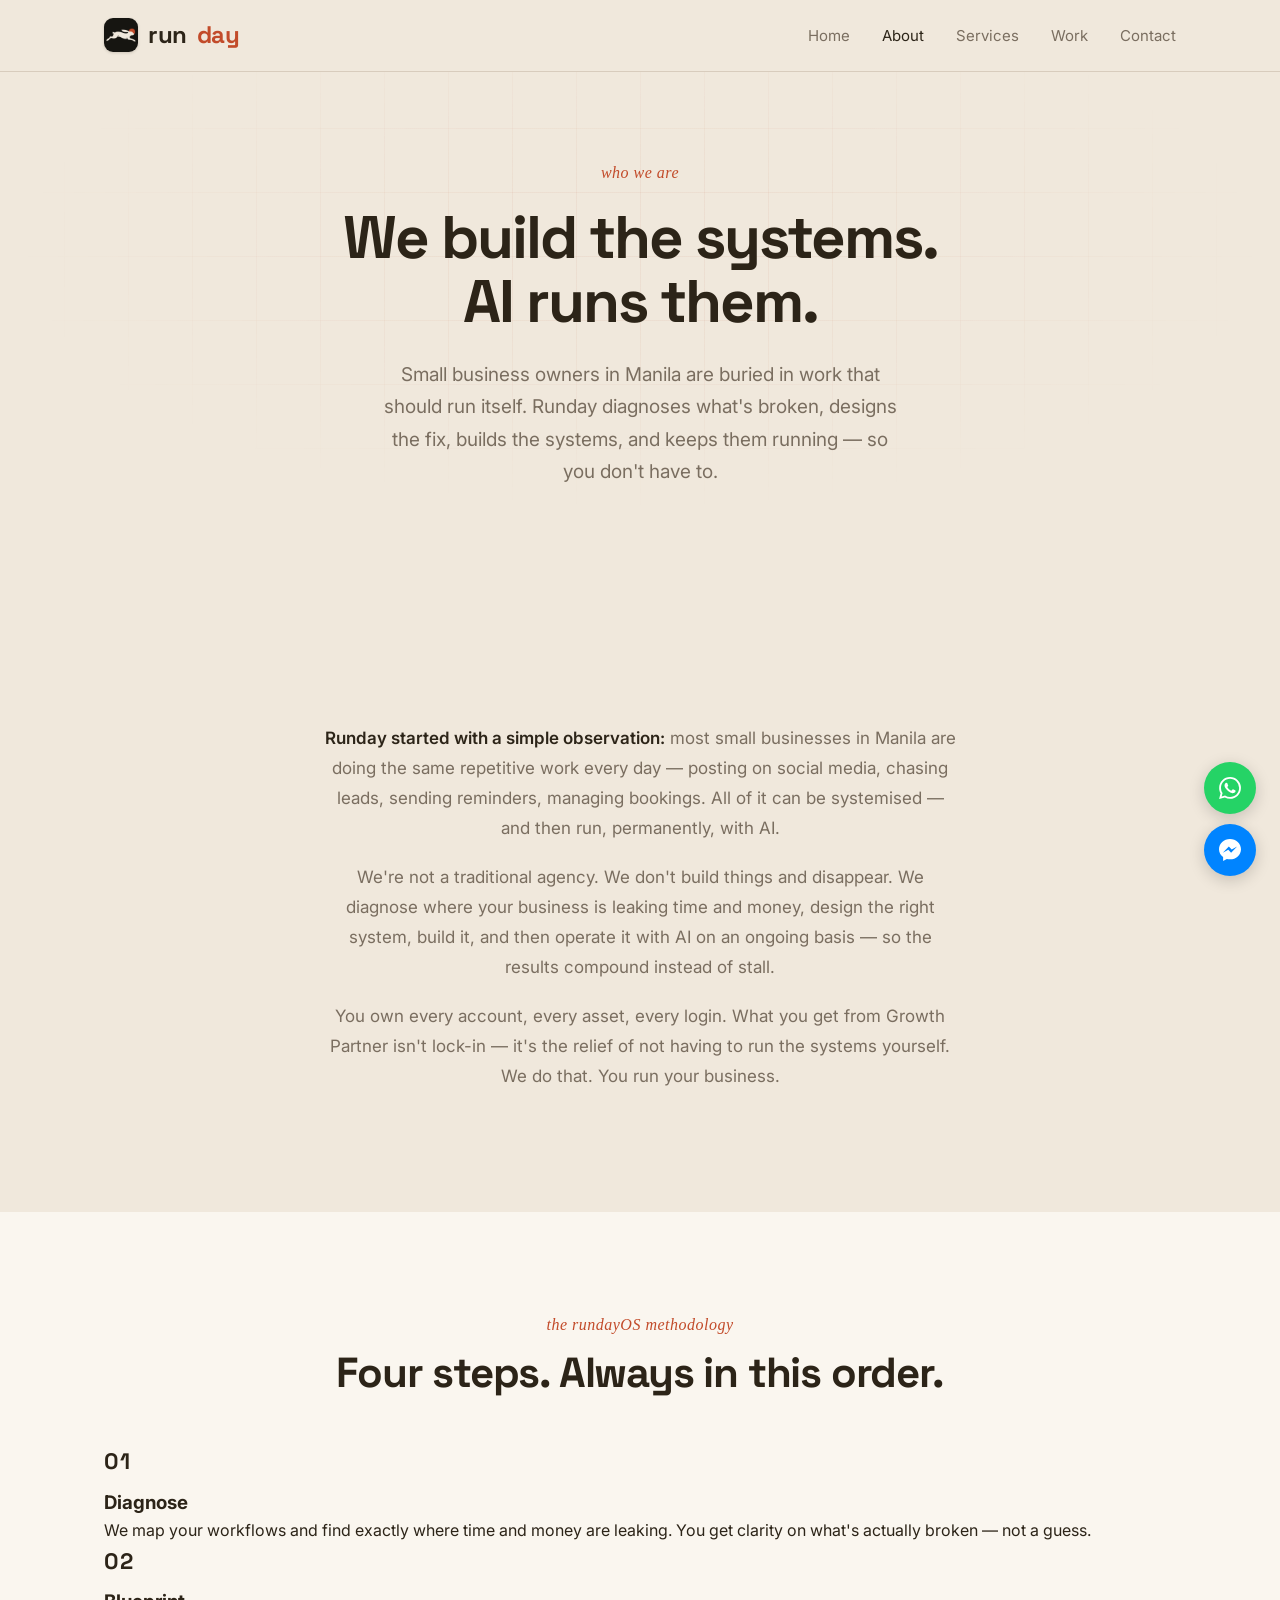
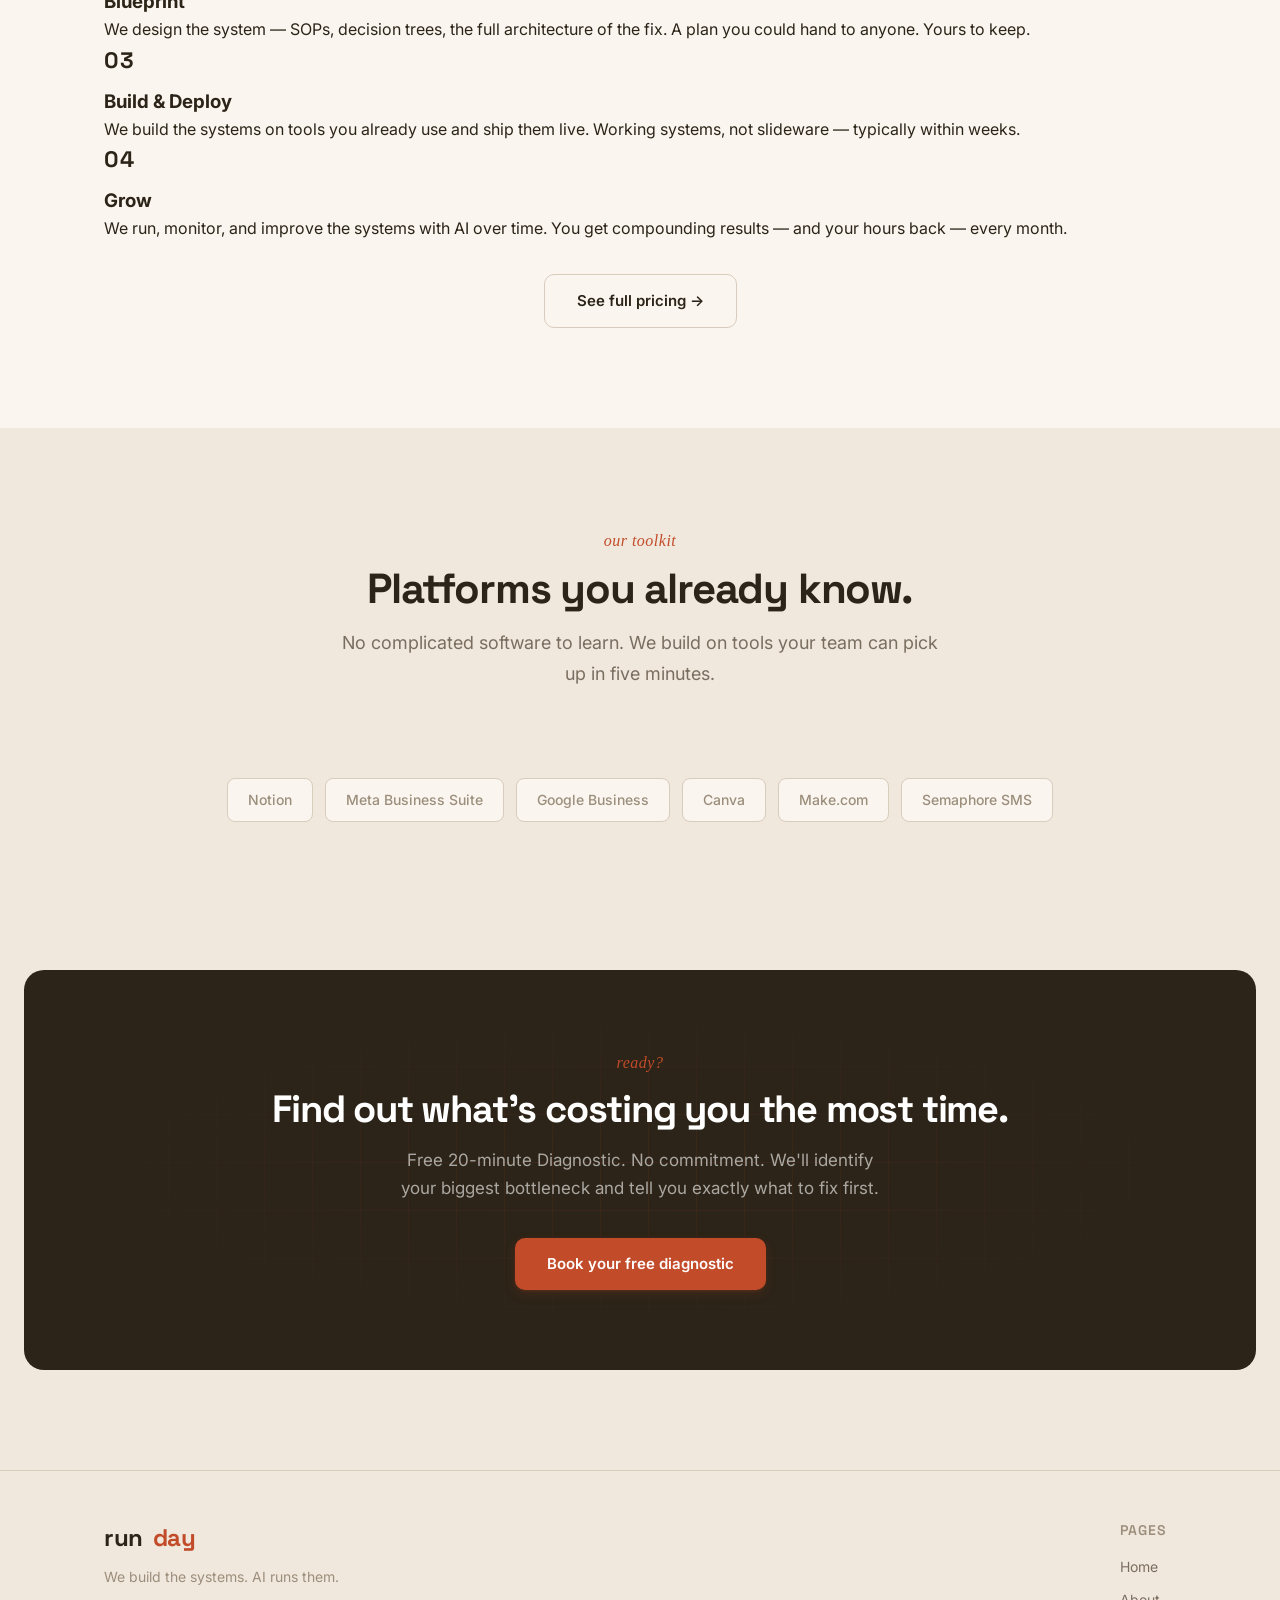
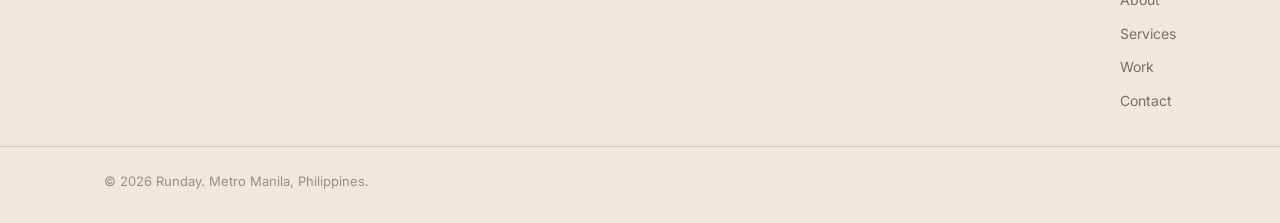
==== commit 75017e38: "Add finalized hare logo: favicon set, nav badge, lockup assets Replace placeholder favicons with the" ====
--- a/about.html
+++ b/about.html
@@ -11,6 +11,8 @@
   <link rel="canonical" href="https://runday-website.vercel.app/about.html">
 
   <!-- Favicon -->
+  <link rel="icon" type="image/svg+xml" href="assets/favicon.svg">
+  <link rel="icon" href="assets/favicon.ico" sizes="any">
   <link rel="icon" type="image/png" sizes="32x32" href="assets/favicon-32.png">
   <link rel="icon" type="image/png" sizes="192x192" href="assets/favicon-192.png">
   <link rel="apple-touch-icon" href="assets/favicon-180.png">
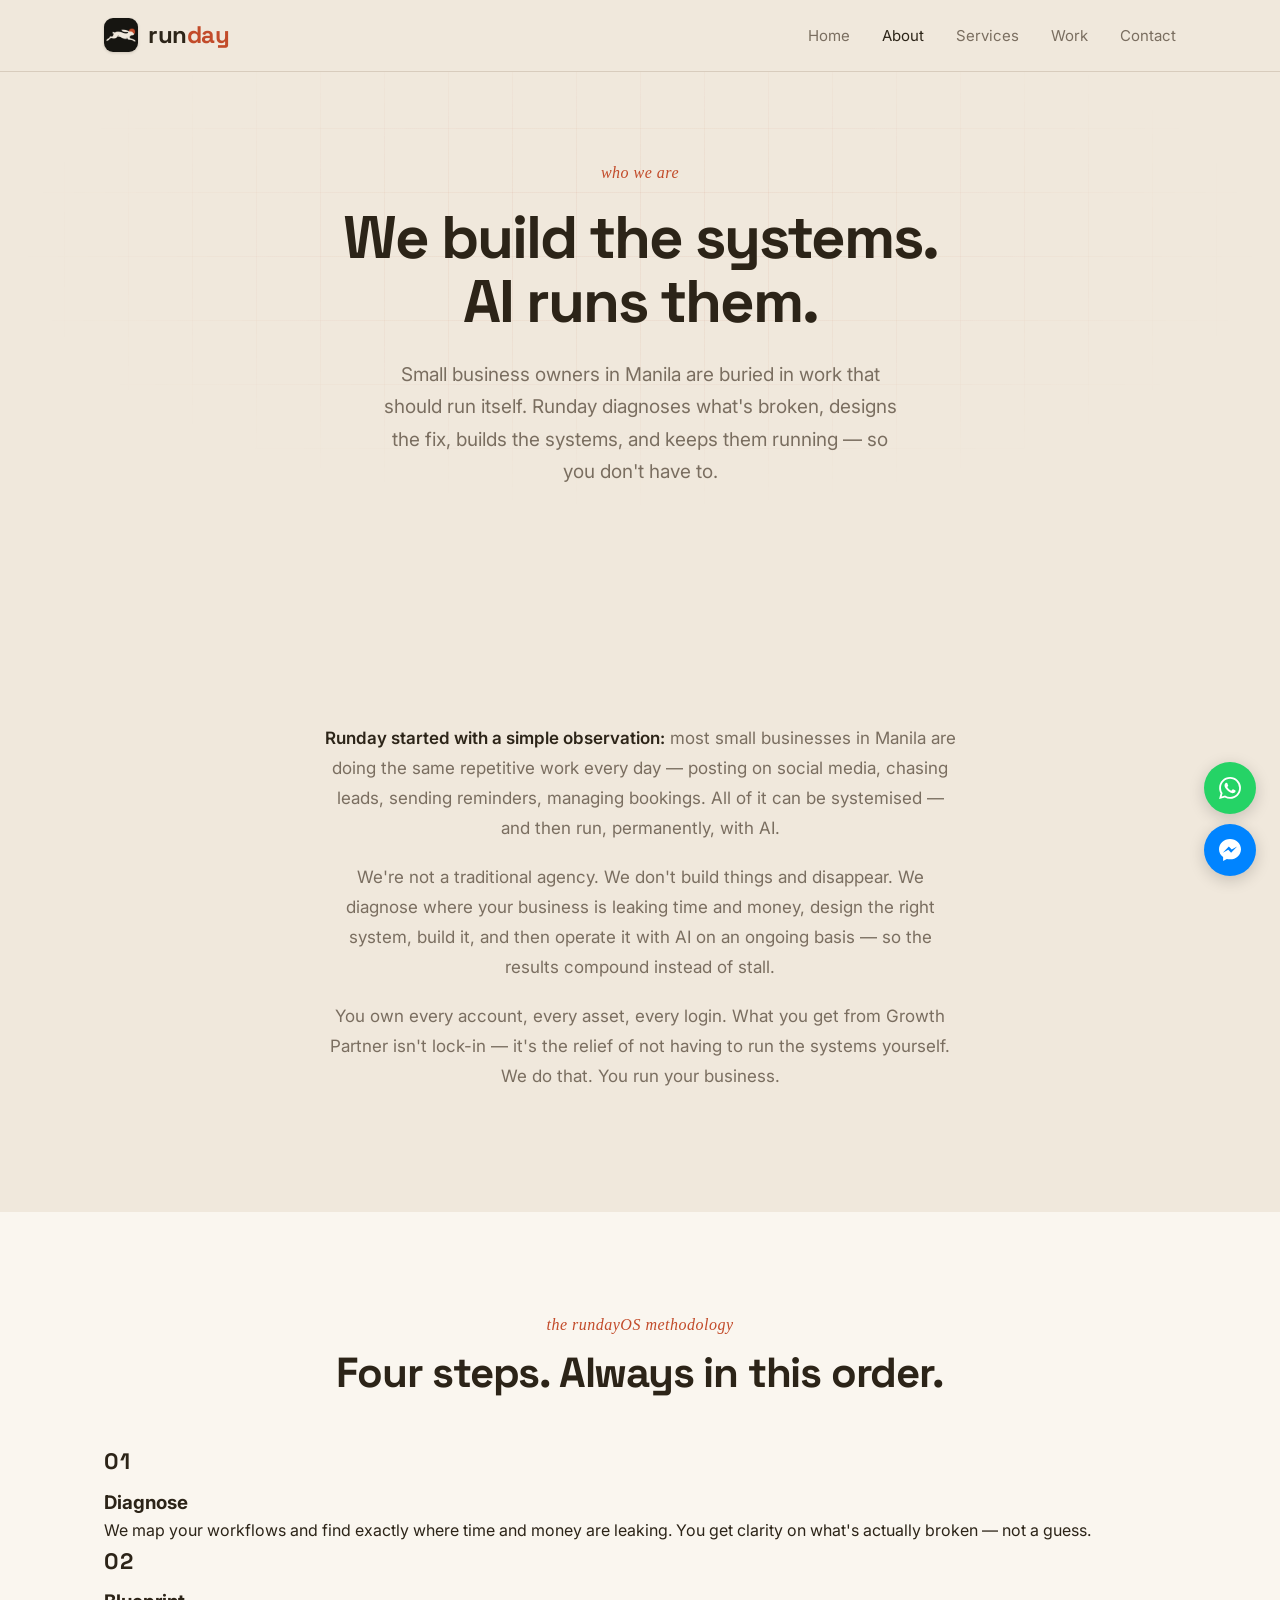
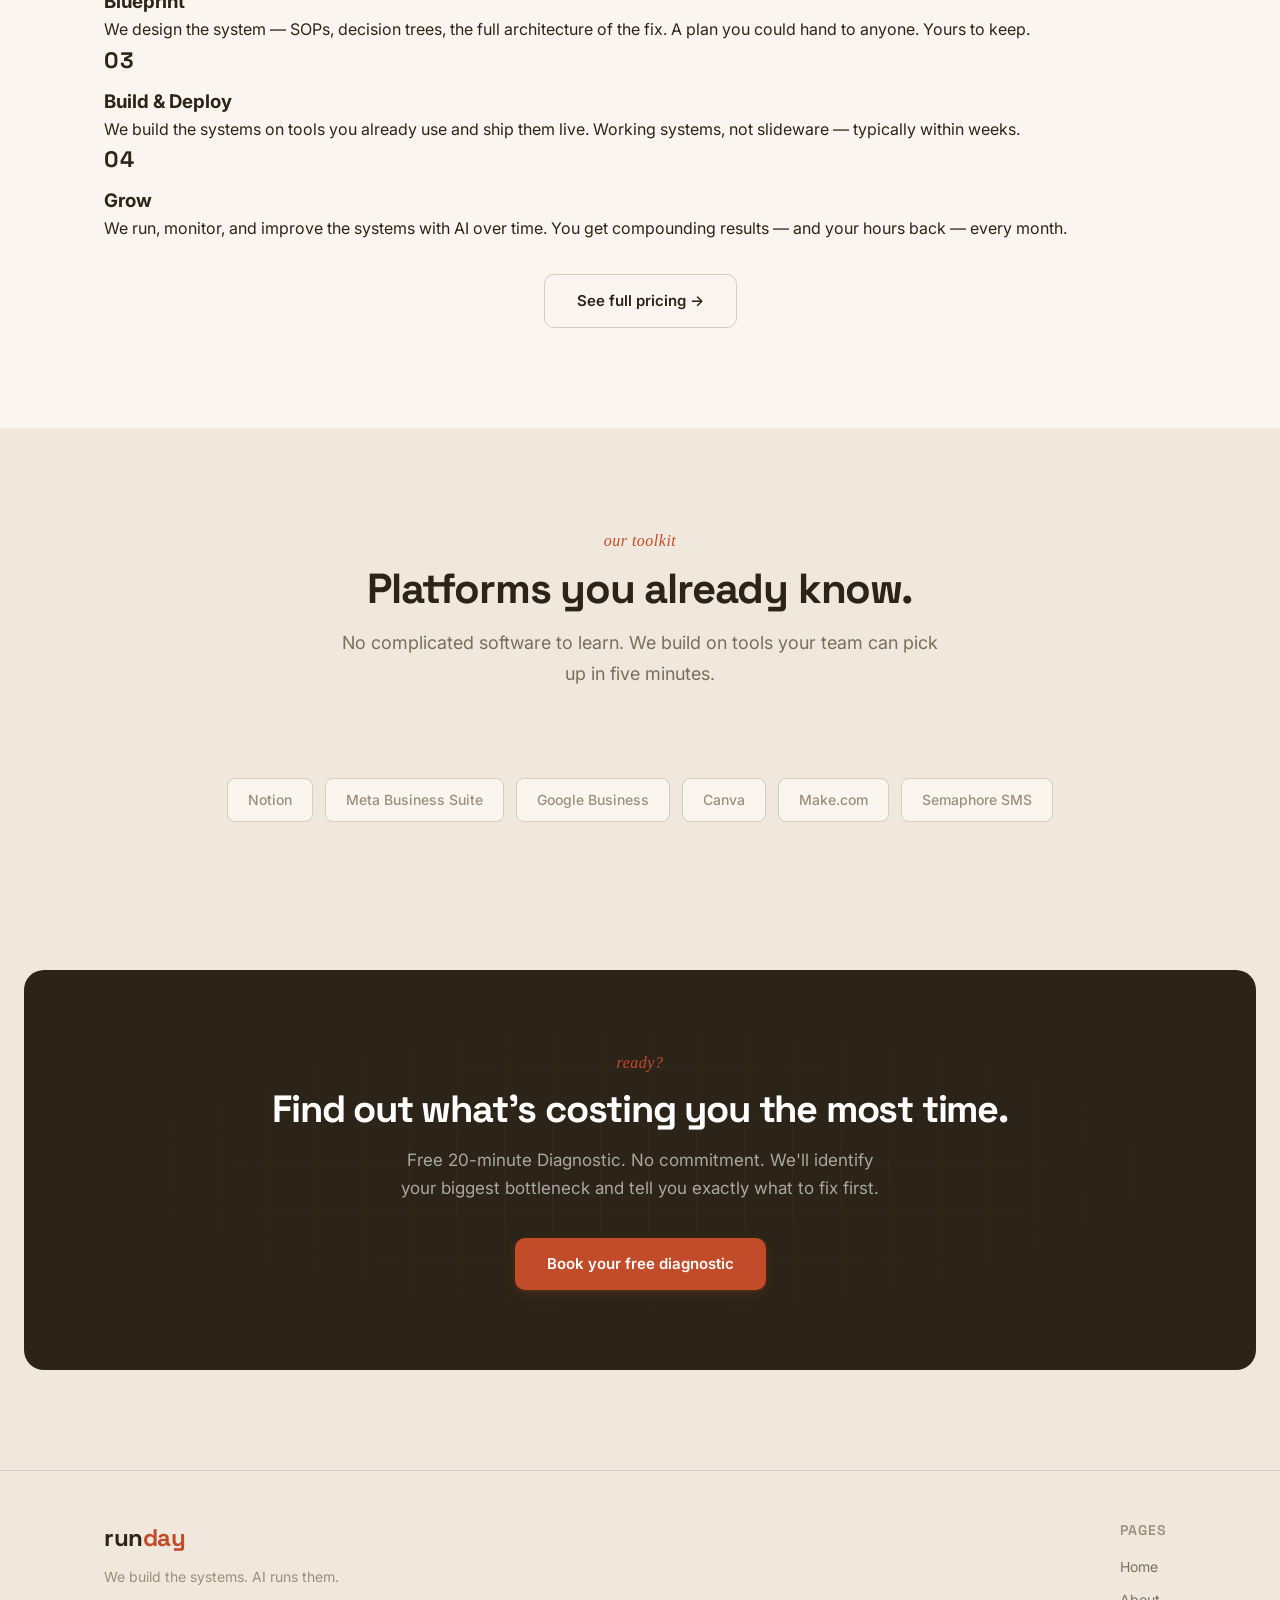
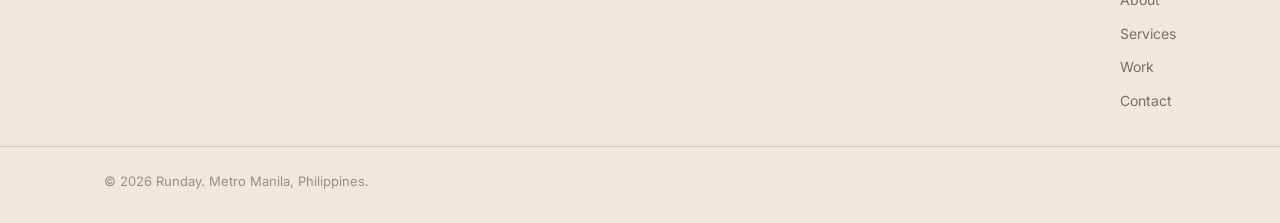
==== commit 9115cf20: "chore: swap all URLs to runday.tech custom domain Replace every runday-website.vercel.app reference " ====
--- a/about.html
+++ b/about.html
@@ -8,7 +8,7 @@
   <meta name="robots" content="index, follow">
   <meta name="author" content="Runday">
   <meta name="theme-color" content="#C24B2A">
-  <link rel="canonical" href="https://runday-website.vercel.app/about.html">
+  <link rel="canonical" href="https://runday.tech/about.html">
 
   <!-- Favicon -->
   <link rel="icon" type="image/svg+xml" href="assets/favicon.svg">
@@ -21,12 +21,12 @@
   <meta property="og:type" content="website">
   <meta property="og:title" content="About — Runday">
   <meta property="og:description" content="Runday is an AI systems partner in Metro Manila. We diagnose, design, build, and run the systems that give small business owners their hours back.">
-  <meta property="og:image" content="https://runday-website.vercel.app/assets/og-image.png">
-  <meta property="og:url" content="https://runday-website.vercel.app/about.html">
+  <meta property="og:image" content="https://runday.tech/assets/og-image.png">
+  <meta property="og:url" content="https://runday.tech/about.html">
   <meta name="twitter:card" content="summary_large_image">
   <meta name="twitter:title" content="About — Runday">
   <meta name="twitter:description" content="Runday is an AI systems partner in Metro Manila. We diagnose, design, build, and run the systems that give small business owners their hours back.">
-  <meta name="twitter:image" content="https://runday-website.vercel.app/assets/og-image.png">
+  <meta name="twitter:image" content="https://runday.tech/assets/og-image.png">
 
   <link rel="preconnect" href="https://fonts.googleapis.com">
   <link rel="preconnect" href="https://fonts.gstatic.com" crossorigin>
@@ -40,15 +40,15 @@
     "@graph": [
       {
         "@type": "AboutPage",
-        "url": "https://runday-website.vercel.app/about.html",
+        "url": "https://runday.tech/about.html",
         "name": "About Runday",
-        "mainEntity": { "@type": "ProfessionalService", "name": "Runday", "url": "https://runday-website.vercel.app/", "founder": { "@type": "Person", "name": "James Mikael Yaptangco" }, "areaServed": { "@type": "Place", "name": "Metro Manila, Philippines" } }
+        "mainEntity": { "@type": "ProfessionalService", "name": "Runday", "url": "https://runday.tech/", "founder": { "@type": "Person", "name": "James Mikael Yaptangco" }, "areaServed": { "@type": "Place", "name": "Metro Manila, Philippines" } }
       },
       {
         "@type": "BreadcrumbList",
         "itemListElement": [
-          { "@type": "ListItem", "position": 1, "name": "Home", "item": "https://runday-website.vercel.app/" },
-          { "@type": "ListItem", "position": 2, "name": "About", "item": "https://runday-website.vercel.app/about.html" }
+          { "@type": "ListItem", "position": 1, "name": "Home", "item": "https://runday.tech/" },
+          { "@type": "ListItem", "position": 2, "name": "About", "item": "https://runday.tech/about.html" }
         ]
       }
     ]
--- a/styles.css
+++ b/styles.css
@@ -87,7 +87,7 @@
 .nav-logo {
   display: inline-flex;
   align-items: center;
-  gap: 10px;
+  gap: 0;
   font-family: var(--font-heading);
   font-size: 24px;
   font-weight: 700;
@@ -105,6 +105,7 @@
   border-radius: 9px;
   display: block;
   flex-shrink: 0;
+  margin-right: 10px;
   box-shadow: 0 1px 3px rgba(44, 36, 24, 0.18);
 }
 
@@ -1253,6 +1254,38 @@
   color: var(--terracotta);
 }
 
+/* Build modules — nested sub-section of Step 03 (Build) */
+.build-modules {
+  margin-top: 36px;
+  padding-top: 36px;
+  border-top: 1px solid var(--card-border);
+}
+
+.build-modules-intro {
+  max-width: 720px;
+  margin-bottom: 28px;
+}
+
+.build-modules-intro .card-label {
+  color: var(--terracotta);
+  font-family: var(--font-heading);
+  font-size: 12px;
+  font-weight: 700;
+  text-transform: uppercase;
+  letter-spacing: 1.5px;
+  margin-bottom: 10px;
+}
+
+.build-modules-intro p {
+  color: var(--text-secondary);
+  font-size: 16px;
+  line-height: 1.7;
+}
+
+.build-modules .services-grid {
+  margin-bottom: 28px;
+}
+
 /* === FLOATING CHAT === */
 
 .fab-chat {
@@ -1444,7 +1477,7 @@
 
 /* === HERO TRUST LINE === */
 .hero-trust {
-  margin-top: 28px;
+  margin-top: 44px;
   font-size: 14px;
   color: var(--text-muted);
   font-weight: 500;
@@ -1535,70 +1568,123 @@
   .cs-cols { grid-template-columns: 1fr; }
 }
 
-/* === FAQ === */
-
-.faq-list {
+/* === FAQ (homepage — premium floating-card accordion) === */
+/* Fully self-contained under .rd-faq__* — its own class namespace so it never
+   collides with the services.html accordion (.faq-list/.faq-item/.faq-answer).
+   Smooth height via grid-template-rows 0fr→1fr (no JS measuring), independent
+   toggle (opening/closing one never affects the others). */
+
+.rd-faq {
   max-width: 760px;
   margin: 0 auto;
-}
-
-.faq-item {
-  border: 1px solid var(--card-border);
-  border-radius: 14px;
-  background: var(--card-bg);
-  margin-bottom: 12px;
-  overflow: hidden;
-  transition: border-color 0.2s;
-}
-
-.faq-item[open] {
-  border-color: var(--terracotta-border);
-}
-
-.faq-item summary {
-  list-style: none;
+  display: flex;
+  flex-direction: column;
+  gap: 12px;
+}
+
+.rd-faq__item {
+  background: #fff;
+  border-radius: 16px;
+  box-shadow: 0 1px 2px rgba(44, 36, 24, 0.04), 0 6px 18px rgba(44, 36, 24, 0.05);
+  transition: box-shadow 0.4s cubic-bezier(0.16, 1, 0.3, 1),
+              background-color 0.4s ease;
+}
+
+.rd-faq__item:hover {
+  box-shadow: 0 2px 6px rgba(44, 36, 24, 0.06), 0 14px 34px rgba(44, 36, 24, 0.09);
+}
+
+.rd-faq__item.is-open {
+  box-shadow: 0 2px 10px rgba(194, 75, 42, 0.07), 0 18px 44px rgba(44, 36, 24, 0.11);
+}
+
+.rd-faq__q {
+  width: 100%;
+  border: none;
+  background: none;
   cursor: pointer;
+  display: flex;
+  align-items: center;
+  justify-content: space-between;
+  gap: 18px;
   padding: 22px 26px;
+  text-align: left;
   font-family: var(--font-heading);
   font-size: 17px;
   font-weight: 600;
   color: var(--dark);
-  display: flex;
-  align-items: center;
-  justify-content: space-between;
-  gap: 16px;
-}
-
-.faq-item summary::-webkit-details-marker { display: none; }
-
-.faq-item summary::after {
-  content: '+';
-  font-size: 24px;
-  font-weight: 400;
-  color: var(--terracotta);
-  line-height: 1;
-  transition: transform 0.25s;
+  transition: color 0.25s ease;
+  -webkit-tap-highlight-color: transparent;
+}
+
+.rd-faq__q:hover,
+.rd-faq__item.is-open .rd-faq__q { color: var(--terracotta); }
+
+/* Soft circular chip: + morphs to − (vertical bar collapses) with a spring spin */
+.rd-faq__icon {
+  width: 30px;
+  height: 30px;
   flex-shrink: 0;
-}
-
-.faq-item[open] summary::after {
-  transform: rotate(45deg);
-}
-
-.faq-answer {
-  padding: 0 26px 24px;
-}
-
-.faq-answer p {
+  border-radius: 50%;
+  background-color: var(--terracotta-subtle);
+  background-image:
+    linear-gradient(var(--terracotta), var(--terracotta)),
+    linear-gradient(var(--terracotta), var(--terracotta));
+  background-repeat: no-repeat;
+  background-position: center, center;
+  background-size: 12px 2px, 2px 12px;
+  transition: background-size 0.45s cubic-bezier(0.34, 1.4, 0.5, 1),
+              background-color 0.3s ease,
+              transform 0.5s cubic-bezier(0.34, 1.4, 0.5, 1);
+}
+
+.rd-faq__item.is-open .rd-faq__icon {
+  background-size: 12px 2px, 2px 0;   /* vertical bar gone → minus */
+  background-color: rgba(194, 75, 42, 0.16);
+  transform: rotate(180deg);
+}
+
+/* Smooth height: grid row track animates 0fr → 1fr. Inner clips the overflow. */
+.rd-faq__a {
+  display: grid;
+  grid-template-rows: 0fr;
+  transition: grid-template-rows 0.46s cubic-bezier(0.16, 1, 0.3, 1);
+}
+
+.rd-faq__item.is-open .rd-faq__a {
+  grid-template-rows: 1fr;
+}
+
+.rd-faq__a-inner {
+  overflow: hidden;
+}
+
+.rd-faq__a-inner p {
+  margin: 0;
+  padding: 4px 26px 24px;   /* small gap under the question, comfortable bottom */
   color: var(--text-secondary);
   font-size: 15px;
   line-height: 1.7;
-  margin: 0;
-}
-
-.faq-answer a {
+  opacity: 0;
+  transform: translateY(6px);
+  transition: opacity 0.35s ease 0.05s,
+              transform 0.45s cubic-bezier(0.16, 1, 0.3, 1) 0.05s;
+}
+
+.rd-faq__item.is-open .rd-faq__a-inner p {
+  opacity: 1;
+  transform: none;
+}
+
+.rd-faq__a-inner a {
   color: var(--terracotta);
   font-weight: 600;
+}
+
+@media (prefers-reduced-motion: reduce) {
+  .rd-faq__a,
+  .rd-faq__icon,
+  .rd-faq__a-inner p { transition: none; }
 }
 
 @media (max-width: 1024px) {
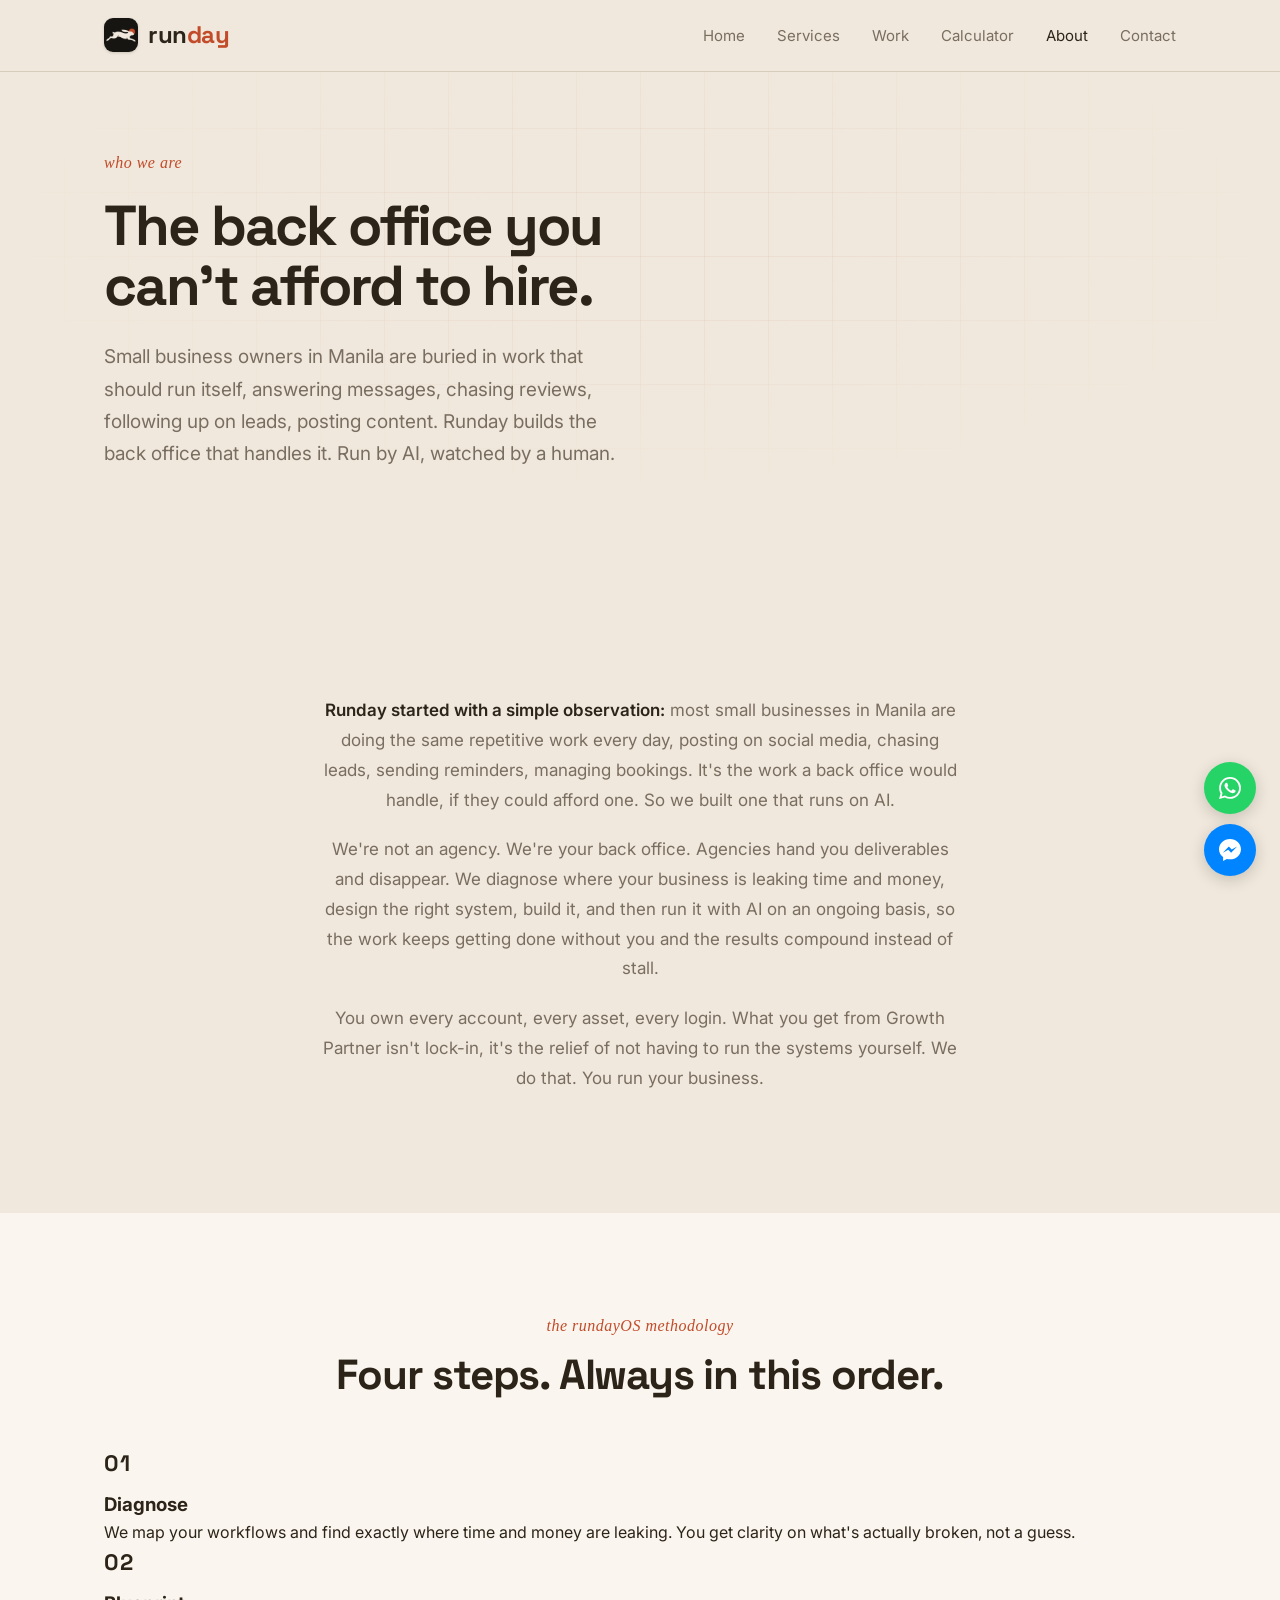
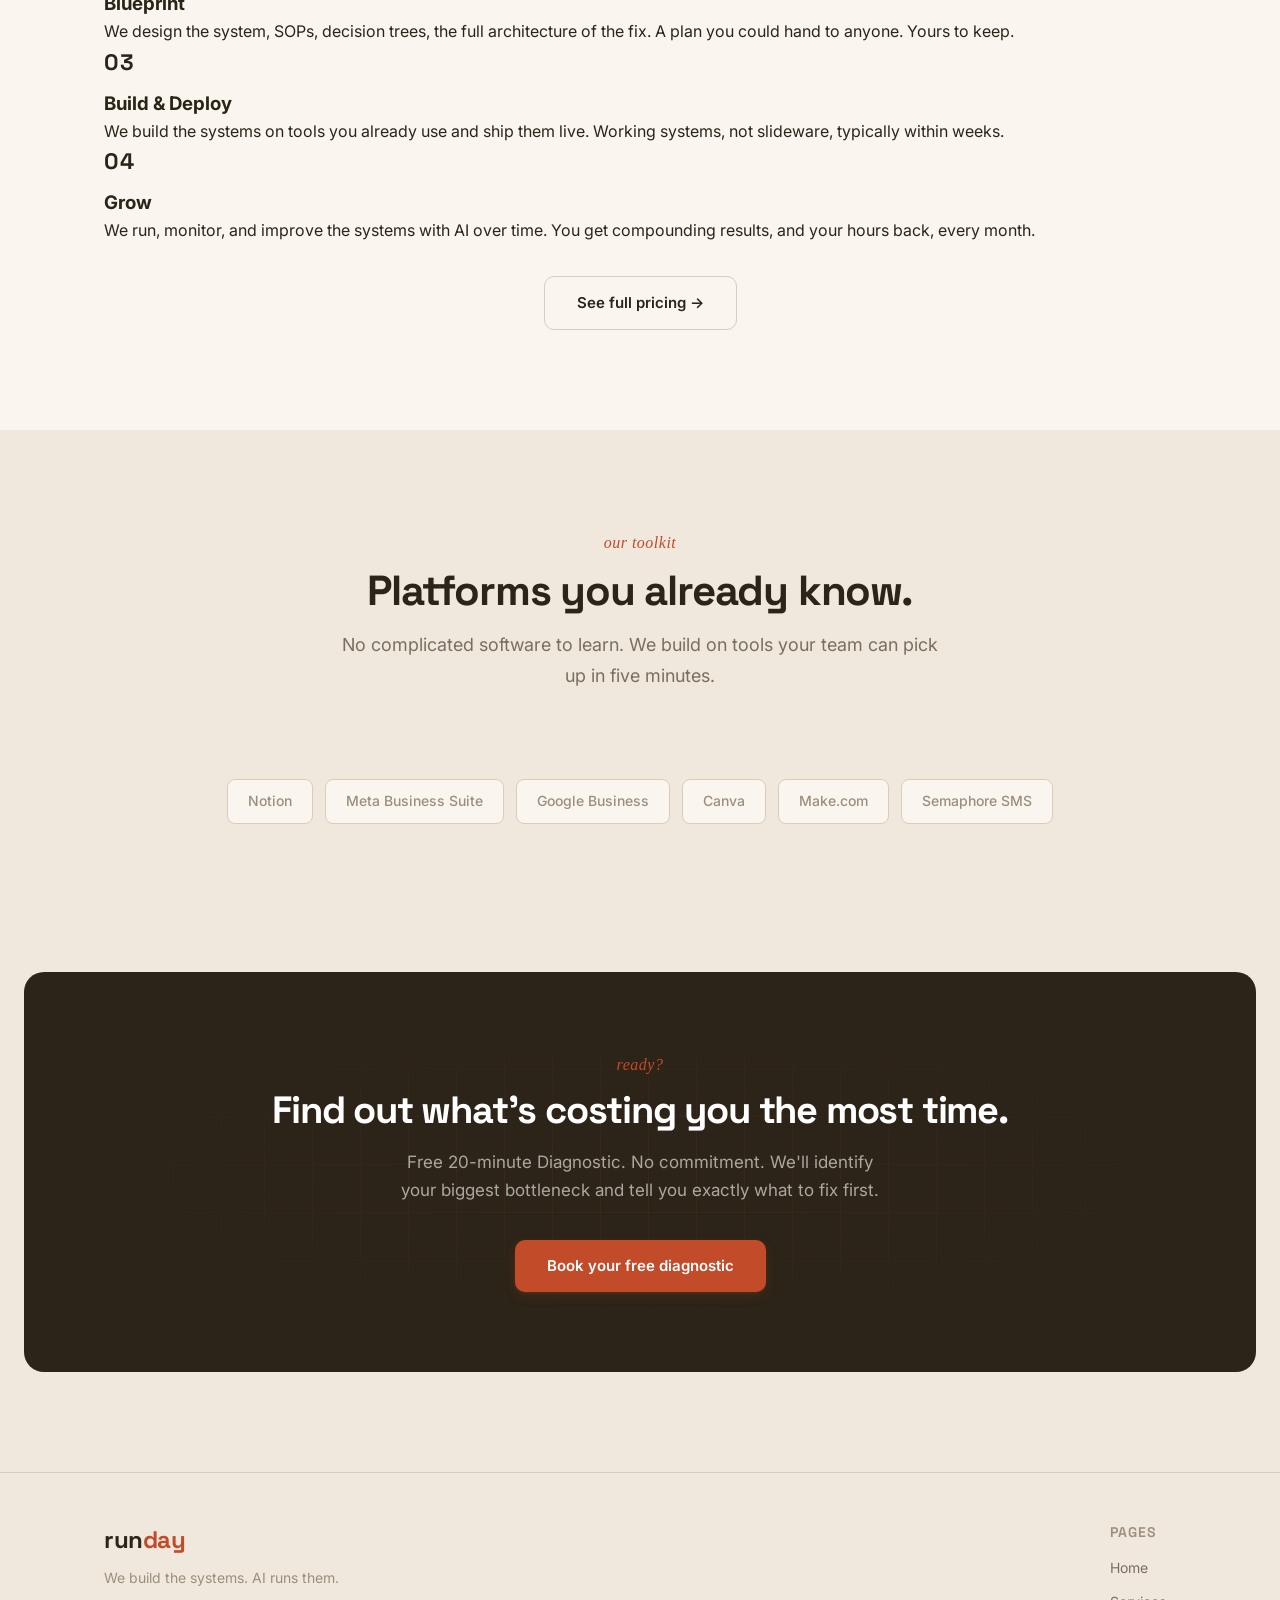
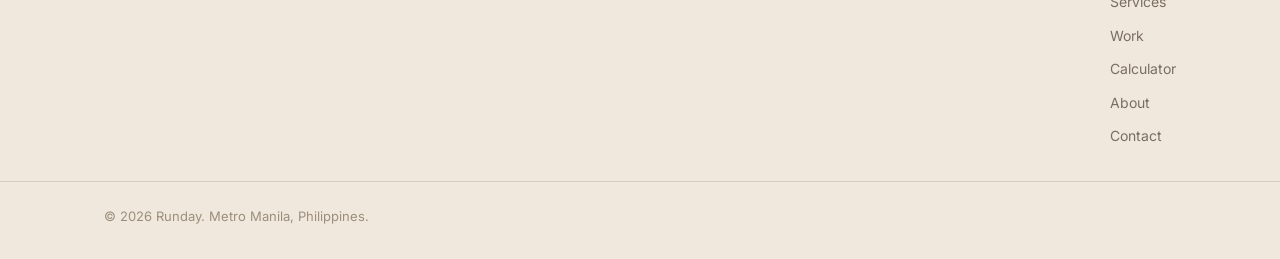
==== commit a2ded227: "Reposition as "the AI-native back office" + ship leak calculator Positioning reframe (homepage, Abou" ====
--- a/about.html
+++ b/about.html
@@ -3,8 +3,8 @@
 <head>
   <meta charset="UTF-8">
   <meta name="viewport" content="width=device-width, initial-scale=1.0">
-  <title>About — Runday | AI Systems Partner in Metro Manila</title>
-  <meta name="description" content="Runday is an AI systems partner in Metro Manila. We diagnose, design, build, and run the systems that give small business owners their hours back.">
+  <title>About Runday | The AI-Native Back Office for Metro Manila</title>
+  <meta name="description" content="Runday is the AI-native back office for small businesses in Metro Manila. The repetitive work a back office handles, answering messages, chasing leads, posting content, run by AI and watched by a human.">
   <meta name="robots" content="index, follow">
   <meta name="author" content="Runday">
   <meta name="theme-color" content="#C24B2A">
@@ -13,19 +13,20 @@
   <!-- Favicon -->
   <link rel="icon" type="image/svg+xml" href="assets/favicon.svg">
   <link rel="icon" href="assets/favicon.ico" sizes="any">
-  <link rel="icon" type="image/png" sizes="32x32" href="assets/favicon-32.png">
+  <link rel="icon" type="image/png" sizes="48x48" href="assets/favicon-48.png">
+  <link rel="icon" type="image/png" sizes="96x96" href="assets/favicon-96.png">
   <link rel="icon" type="image/png" sizes="192x192" href="assets/favicon-192.png">
   <link rel="apple-touch-icon" href="assets/favicon-180.png">
 
   <!-- Open Graph / Social -->
   <meta property="og:type" content="website">
-  <meta property="og:title" content="About — Runday">
-  <meta property="og:description" content="Runday is an AI systems partner in Metro Manila. We diagnose, design, build, and run the systems that give small business owners their hours back.">
+  <meta property="og:title" content="About | Runday">
+  <meta property="og:description" content="Runday is the AI-native back office for small businesses in Metro Manila. The repetitive work a back office handles, answering messages, chasing leads, posting content, run by AI and watched by a human.">
   <meta property="og:image" content="https://runday.tech/assets/og-image.png">
   <meta property="og:url" content="https://runday.tech/about.html">
   <meta name="twitter:card" content="summary_large_image">
-  <meta name="twitter:title" content="About — Runday">
-  <meta name="twitter:description" content="Runday is an AI systems partner in Metro Manila. We diagnose, design, build, and run the systems that give small business owners their hours back.">
+  <meta name="twitter:title" content="About | Runday">
+  <meta name="twitter:description" content="Runday is the AI-native back office for small businesses in Metro Manila. The repetitive work a back office handles, answering messages, chasing leads, posting content, run by AI and watched by a human.">
   <meta name="twitter:image" content="https://runday.tech/assets/og-image.png">
 
   <link rel="preconnect" href="https://fonts.googleapis.com">
@@ -64,9 +65,10 @@
       <button class="nav-mobile-toggle" onclick="document.querySelector('.nav-links').classList.toggle('open')" aria-label="Menu">&#9776;</button>
       <ul class="nav-links">
         <li><a href="index.html">Home</a></li>
-        <li><a href="about.html" class="active">About</a></li>
         <li><a href="services.html">Services</a></li>
         <li><a href="work.html">Work</a></li>
+        <li><a href="calculator.html">Calculator</a></li>
+        <li><a href="about.html" class="active">About</a></li>
         <li><a href="contact.html">Contact</a></li>
       </ul>
     </div>
@@ -77,8 +79,8 @@
     <div class="hero-grid"></div>
     <div class="container hero-content">
       <div class="hero-sub">who we are</div>
-      <h1>We build the systems.<br>AI runs them.</h1>
-      <p>Small business owners in Manila are buried in work that should run itself. Runday diagnoses what's broken, designs the fix, builds the systems, and keeps them running — so you don't have to.</p>
+      <h1>The back office you<br>can't afford to hire.</h1>
+      <p>Small business owners in Manila are buried in work that should run itself, answering messages, chasing reviews, following up on leads, posting content. Runday builds the back office that handles it. Run by AI, watched by a human.</p>
     </div>
   </section>
 
@@ -86,14 +88,14 @@
   <section class="section">
     <div class="container">
       <div class="about-content fade-up">
-        <p><strong>Runday started with a simple observation:</strong> most small businesses in Manila are doing the same repetitive work every day — posting on social media, chasing leads, sending reminders, managing bookings. All of it can be systemised — and then run, permanently, with AI.</p>
-        <p>We're not a traditional agency. We don't build things and disappear. We diagnose where your business is leaking time and money, design the right system, build it, and then operate it with AI on an ongoing basis — so the results compound instead of stall.</p>
-        <p>You own every account, every asset, every login. What you get from Growth Partner isn't lock-in — it's the relief of not having to run the systems yourself. We do that. You run your business.</p>
+        <p><strong>Runday started with a simple observation:</strong> most small businesses in Manila are doing the same repetitive work every day, posting on social media, chasing leads, sending reminders, managing bookings. It's the work a back office would handle, if they could afford one. So we built one that runs on AI.</p>
+        <p>We're not an agency. We're your back office. Agencies hand you deliverables and disappear. We diagnose where your business is leaking time and money, design the right system, build it, and then run it with AI on an ongoing basis, so the work keeps getting done without you and the results compound instead of stall.</p>
+        <p>You own every account, every asset, every login. What you get from Growth Partner isn't lock-in, it's the relief of not having to run the systems yourself. We do that. You run your business.</p>
       </div>
     </div>
   </section>
 
-  <!-- HOW WE WORK — rundayOS -->
+  <!-- HOW WE WORK, rundayOS -->
   <section class="section section-alt">
     <div class="container">
       <div class="section-centered fade-up">
@@ -104,22 +106,22 @@
         <div class="step-card fade-up">
           <span class="proc-num" style="font-size: 1.4rem; font-weight: 700; color: var(--accent); display: block; margin-bottom: 0.5rem;">01</span>
           <h3>Diagnose</h3>
-          <p>We map your workflows and find exactly where time and money are leaking. You get clarity on what's actually broken — not a guess.</p>
+          <p>We map your workflows and find exactly where time and money are leaking. You get clarity on what's actually broken, not a guess.</p>
         </div>
         <div class="step-card fade-up">
           <span class="proc-num" style="font-size: 1.4rem; font-weight: 700; color: var(--accent); display: block; margin-bottom: 0.5rem;">02</span>
           <h3>Blueprint</h3>
-          <p>We design the system — SOPs, decision trees, the full architecture of the fix. A plan you could hand to anyone. Yours to keep.</p>
+          <p>We design the system, SOPs, decision trees, the full architecture of the fix. A plan you could hand to anyone. Yours to keep.</p>
         </div>
         <div class="step-card fade-up">
           <span class="proc-num" style="font-size: 1.4rem; font-weight: 700; color: var(--accent); display: block; margin-bottom: 0.5rem;">03</span>
           <h3>Build &amp; Deploy</h3>
-          <p>We build the systems on tools you already use and ship them live. Working systems, not slideware — typically within weeks.</p>
+          <p>We build the systems on tools you already use and ship them live. Working systems, not slideware, typically within weeks.</p>
         </div>
         <div class="step-card fade-up">
           <span class="proc-num" style="font-size: 1.4rem; font-weight: 700; color: var(--accent); display: block; margin-bottom: 0.5rem;">04</span>
           <h3>Grow</h3>
-          <p>We run, monitor, and improve the systems with AI over time. You get compounding results — and your hours back — every month.</p>
+          <p>We run, monitor, and improve the systems with AI over time. You get compounding results, and your hours back, every month.</p>
         </div>
       </div>
       <div style="text-align: center; margin-top: 2rem;">
@@ -173,9 +175,10 @@
         <h4>Pages</h4>
         <ul>
           <li><a href="index.html">Home</a></li>
-          <li><a href="about.html">About</a></li>
           <li><a href="services.html">Services</a></li>
           <li><a href="work.html">Work</a></li>
+          <li><a href="calculator.html">Calculator</a></li>
+          <li><a href="about.html">About</a></li>
           <li><a href="contact.html">Contact</a></li>
         </ul>
       </div>
--- a/styles.css
+++ b/styles.css
@@ -142,9 +142,19 @@
 
 .hero {
   position: relative;
-  padding: 160px 0 100px;
-  text-align: center;
+  padding: 150px 0 90px;
   overflow: hidden;
+}
+
+.hero-layout {
+  display: grid;
+  grid-template-columns: minmax(0, 1.08fr) minmax(0, 0.92fr);
+  align-items: center;
+  gap: 48px;
+}
+
+.hero-copy {
+  text-align: left;
 }
 
 .hero-grid {
@@ -182,7 +192,7 @@
 
 .hero h1 {
   font-family: var(--font-heading);
-  font-size: 60px;
+  font-size: clamp(40px, 4.4vw, 58px);
   font-weight: 700;
   line-height: 1.08;
   letter-spacing: -2px;
@@ -194,15 +204,212 @@
   color: var(--text-secondary);
   font-size: 19px;
   max-width: 520px;
-  margin: 0 auto 36px;
+  margin: 0 0 36px;
   line-height: 1.7;
 }
 
 .hero-ctas {
   display: flex;
   gap: 12px;
+  justify-content: flex-start;
+  flex-wrap: wrap;
+}
+
+/* === HERO — layered ambient + automation flow === */
+
+/* ambient aurora: warm blurred blobs drifting forever */
+.hero-aurora {
+  position: absolute;
+  inset: -10% -5%;
+  z-index: 0;
+  overflow: hidden;
+  filter: blur(70px);
+  pointer-events: none;
+  will-change: transform;
+}
+.au-blob {
+  position: absolute;
+  border-radius: 50%;
+  opacity: 0.42;
+  will-change: transform;
+}
+.au-b1 { width: 42vw; height: 42vw; max-width: 620px; max-height: 620px;
+  top: -12%; right: -4%; background: var(--terracotta);
+  animation: auDrift1 26s ease-in-out infinite; }
+.au-b2 { width: 38vw; height: 38vw; max-width: 540px; max-height: 540px;
+  bottom: -18%; right: 14%; background: #E2814F;
+  animation: auDrift2 32s ease-in-out infinite; }
+.au-b3 { width: 34vw; height: 34vw; max-width: 480px; max-height: 480px;
+  top: 22%; left: 28%; background: var(--olive); opacity: 0.30;
+  animation: auDrift3 29s ease-in-out infinite; }
+
+@keyframes auDrift1 {
+  0%,100% { transform: translate(0,0) scale(1); }
+  50%     { transform: translate(-6%, 7%) scale(1.12); }
+}
+@keyframes auDrift2 {
+  0%,100% { transform: translate(0,0) scale(1.05); }
+  50%     { transform: translate(5%, -6%) scale(0.92); }
+}
+@keyframes auDrift3 {
+  0%,100% { transform: translate(0,0); }
+  33%     { transform: translate(6%, 4%); }
+  66%     { transform: translate(-4%, -5%); }
+}
+
+/* grain: warm film texture so the gradient never looks flat */
+.hero-grain {
+  position: absolute;
+  inset: 0;
+  z-index: 0;
+  pointer-events: none;
+  opacity: 0.5;
+  mix-blend-mode: multiply;
+  background-image: url("data:image/svg+xml,%3Csvg xmlns='http://www.w3.org/2000/svg' width='240' height='240'%3E%3Cfilter id='n'%3E%3CfeTurbulence type='fractalNoise' baseFrequency='0.85' numOctaves='2' stitchTiles='stitch'/%3E%3C/filter%3E%3Crect width='100%25' height='100%25' filter='url(%23n)' opacity='0.5'/%3E%3C/svg%3E");
+}
+
+/* --- kinetic headline: masked staggered word reveal --- */
+.hero-h1 .hl-line {
+  display: block;
+  overflow: hidden;
+  padding-bottom: 0.06em;
+}
+.hero-h1 .hl-w {
+  display: inline-block;
+  transform: translateY(115%);
+  animation: hlWordUp 0.85s cubic-bezier(0.16, 1, 0.3, 1) var(--d, 0s) both;
+}
+@keyframes hlWordUp {
+  to { transform: translateY(0); }
+}
+
+/* --- supporting copy fades up, staggered after the headline --- */
+.hero-sub   { animation: heroFadeUp 0.7s ease-out 0.05s both; }
+.hero p     { animation: heroFadeUp 0.7s ease-out 0.62s both; }
+.hero-ctas  { animation: heroFadeUp 0.7s ease-out 0.74s both; }
+.hero-trust { animation: heroFadeUp 0.7s ease-out 0.84s both; }
+@keyframes heroFadeUp {
+  0%   { opacity: 0; transform: translateY(14px); }
+  100% { opacity: 1; transform: translateY(0); }
+}
+
+/* --- the automation flow graphic --- */
+.hero-visual {
+  position: relative;
+  display: flex;
   justify-content: center;
-  flex-wrap: wrap;
+  align-items: center;
+  will-change: transform;
+}
+.hv-glow {
+  position: absolute;
+  width: 80%;
+  height: 80%;
+  border-radius: 50%;
+  background: radial-gradient(circle, rgba(226,129,79,0.20), rgba(226,129,79,0) 68%);
+  filter: blur(10px);
+  pointer-events: none;
+}
+.rd-flow {
+  position: relative;
+  width: 100%;
+  max-width: 440px;
+  height: auto;
+  overflow: visible;
+}
+.rd-label {
+  font-family: var(--font-heading);
+  font-weight: 600;
+  font-size: 16px;
+  fill: var(--dark);
+  animation: heroFadeUp 0.6s ease-out both;
+}
+.rd-label-win { fill: var(--terracotta); font-weight: 700; }
+.rd-l1 { animation-delay: 0.9s; } .rd-l2 { animation-delay: 1.05s; }
+.rd-l3 { animation-delay: 1.2s; } .rd-l4 { animation-delay: 1.35s; }
+.rd-l5 { animation-delay: 1.6s; }
+
+/* nodes pop in, staggered */
+.rd-node {
+  transform-box: fill-box;
+  transform-origin: center;
+  opacity: 0;
+  animation: rdNodeIn 0.66s cubic-bezier(0.34, 1.56, 0.64, 1) both;
+}
+.rd-n1 { animation-delay: 0.30s; } .rd-n2 { animation-delay: 0.50s; }
+.rd-n3 { animation-delay: 0.70s; } .rd-n4 { animation-delay: 0.90s; }
+.rd-n5 { animation-delay: 1.18s; }
+@keyframes rdNodeIn {
+  0%   { opacity: 0; transform: scale(0.2); }
+  100% { opacity: 1; transform: scale(1); }
+}
+
+/* connectors self-draw */
+.rd-conn {
+  stroke-dasharray: 420;
+  stroke-dashoffset: 420;
+  opacity: 0.42;
+  animation: rdDraw 0.9s ease-out both;
+}
+.rd-c1 { animation-delay: 0.45s; } .rd-c2 { animation-delay: 0.65s; }
+.rd-c3 { animation-delay: 0.85s; } .rd-c4 { animation-delay: 1.05s; }
+@keyframes rdDraw {
+  0%   { stroke-dashoffset: 420; opacity: 0; }
+  100% { stroke-dashoffset: 0;   opacity: 0.42; }
+}
+
+/* halos breathe (alive), staggered */
+.rd-halo {
+  transform-box: fill-box;
+  transform-origin: center;
+  opacity: 0;
+  animation: rdBreathe 4s ease-in-out infinite;
+}
+.rd-h1 { animation-delay: 1.9s; } .rd-h2 { animation-delay: 2.3s; }
+.rd-h3 { animation-delay: 2.7s; } .rd-h4 { animation-delay: 3.1s; }
+.rd-h5 { animation-delay: 2.0s; }
+@keyframes rdBreathe {
+  0%, 100% { transform: scale(0.7);  opacity: 0.18; }
+  50%      { transform: scale(1.05); opacity: 0.55; }
+}
+
+/* travelling data pulses (the "running" loop) */
+.rd-pulse { opacity: 0; offset-rotate: 0deg; }
+.rd-p1 { offset-path: path("M88 78 C200 78 250 150 348 150");   animation: rdFlow 2.8s cubic-bezier(0.45,0,0.55,1) 1.7s infinite; }
+.rd-p2 { offset-path: path("M348 150 C250 150 200 252 104 252"); animation: rdFlow 3.1s cubic-bezier(0.45,0,0.55,1) 2.3s infinite; }
+.rd-p3 { offset-path: path("M104 252 C220 252 285 340 352 340"); animation: rdFlow 3.0s cubic-bezier(0.45,0,0.55,1) 2.9s infinite; }
+.rd-p4 { offset-path: path("M352 340 C285 340 240 448 176 448"); animation: rdFlow 3.3s cubic-bezier(0.45,0,0.55,1) 3.4s infinite; }
+@keyframes rdFlow {
+  0%   { offset-distance: 0%;   opacity: 0; }
+  12%  { opacity: 1; }
+  86%  { opacity: 1; }
+  100% { offset-distance: 100%; opacity: 0; }
+}
+
+/* "Always running" chip */
+.hv-chip {
+  position: absolute;
+  top: 8%;
+  right: 2%;
+  display: inline-flex;
+  align-items: center;
+  gap: 8px;
+  padding: 8px 14px;
+  background: var(--bg-white);
+  border: 1px solid var(--card-border);
+  border-radius: 100px;
+  font-family: var(--font-body);
+  font-size: 13px;
+  font-weight: 600;
+  color: var(--dark);
+  box-shadow: 0 8px 22px rgba(44, 36, 24, 0.10);
+  animation: heroFadeUp 0.7s ease-out 1.7s both;
+}
+.hv-dot {
+  width: 8px; height: 8px; border-radius: 50%;
+  background: var(--olive);
+  box-shadow: 0 0 0 0 rgba(107, 123, 94, 0.5);
+  animation: livePulse 2s ease-out infinite;
 }
 
 /* === BUTTONS === */
@@ -737,6 +944,25 @@
   .bd-check { stroke-dashoffset: 0; }
   .g-area { opacity: 1; }
   .g-pt, .g-dot { transform: scale(1); opacity: 1; }
+
+  /* hero: render fully composed, no motion */
+  .hero-h1 .hl-w,
+  .hero-sub, .hero p, .hero-ctas, .hero-trust,
+  .au-blob, .au-b1, .au-b2, .au-b3,
+  .rd-node, .rd-n1, .rd-n2, .rd-n3, .rd-n4, .rd-n5,
+  .rd-conn, .rd-c1, .rd-c2, .rd-c3, .rd-c4,
+  .rd-halo, .rd-h1, .rd-h2, .rd-h3, .rd-h4, .rd-h5,
+  .rd-pulse, .rd-p1, .rd-p2, .rd-p3, .rd-p4,
+  .rd-label, .hv-chip, .hv-dot {
+    animation: none;
+  }
+  .hero-h1 .hl-w { transform: none; }
+  .hero-sub, .hero p, .hero-ctas, .hero-trust { opacity: 1; transform: none; }
+  .rd-node { opacity: 1; transform: none; }
+  .rd-conn { stroke-dashoffset: 0; opacity: 0.42; }
+  .rd-halo { opacity: 0.32; }
+  .rd-pulse { opacity: 0; }
+  .rd-label, .hv-chip { opacity: 1; transform: none; }
 }
 
 /* === TOOLS === */
@@ -1703,6 +1929,36 @@
     padding: 130px 0 70px;
   }
 
+  .hero-layout {
+    grid-template-columns: 1fr;
+    gap: 28px;
+  }
+
+  .hero-copy {
+    text-align: center;
+  }
+
+  .hero-copy .hero p {
+    margin-left: auto;
+    margin-right: auto;
+  }
+
+  .hero-ctas {
+    justify-content: center;
+  }
+
+  .hero-visual {
+    order: 2;
+  }
+
+  .rd-flow {
+    max-width: 300px;
+  }
+
+  .hv-chip {
+    display: none; /* avoid overlap with floating chat buttons on mobile */
+  }
+
   .hero h1 {
     font-size: 38px;
     letter-spacing: -1px;
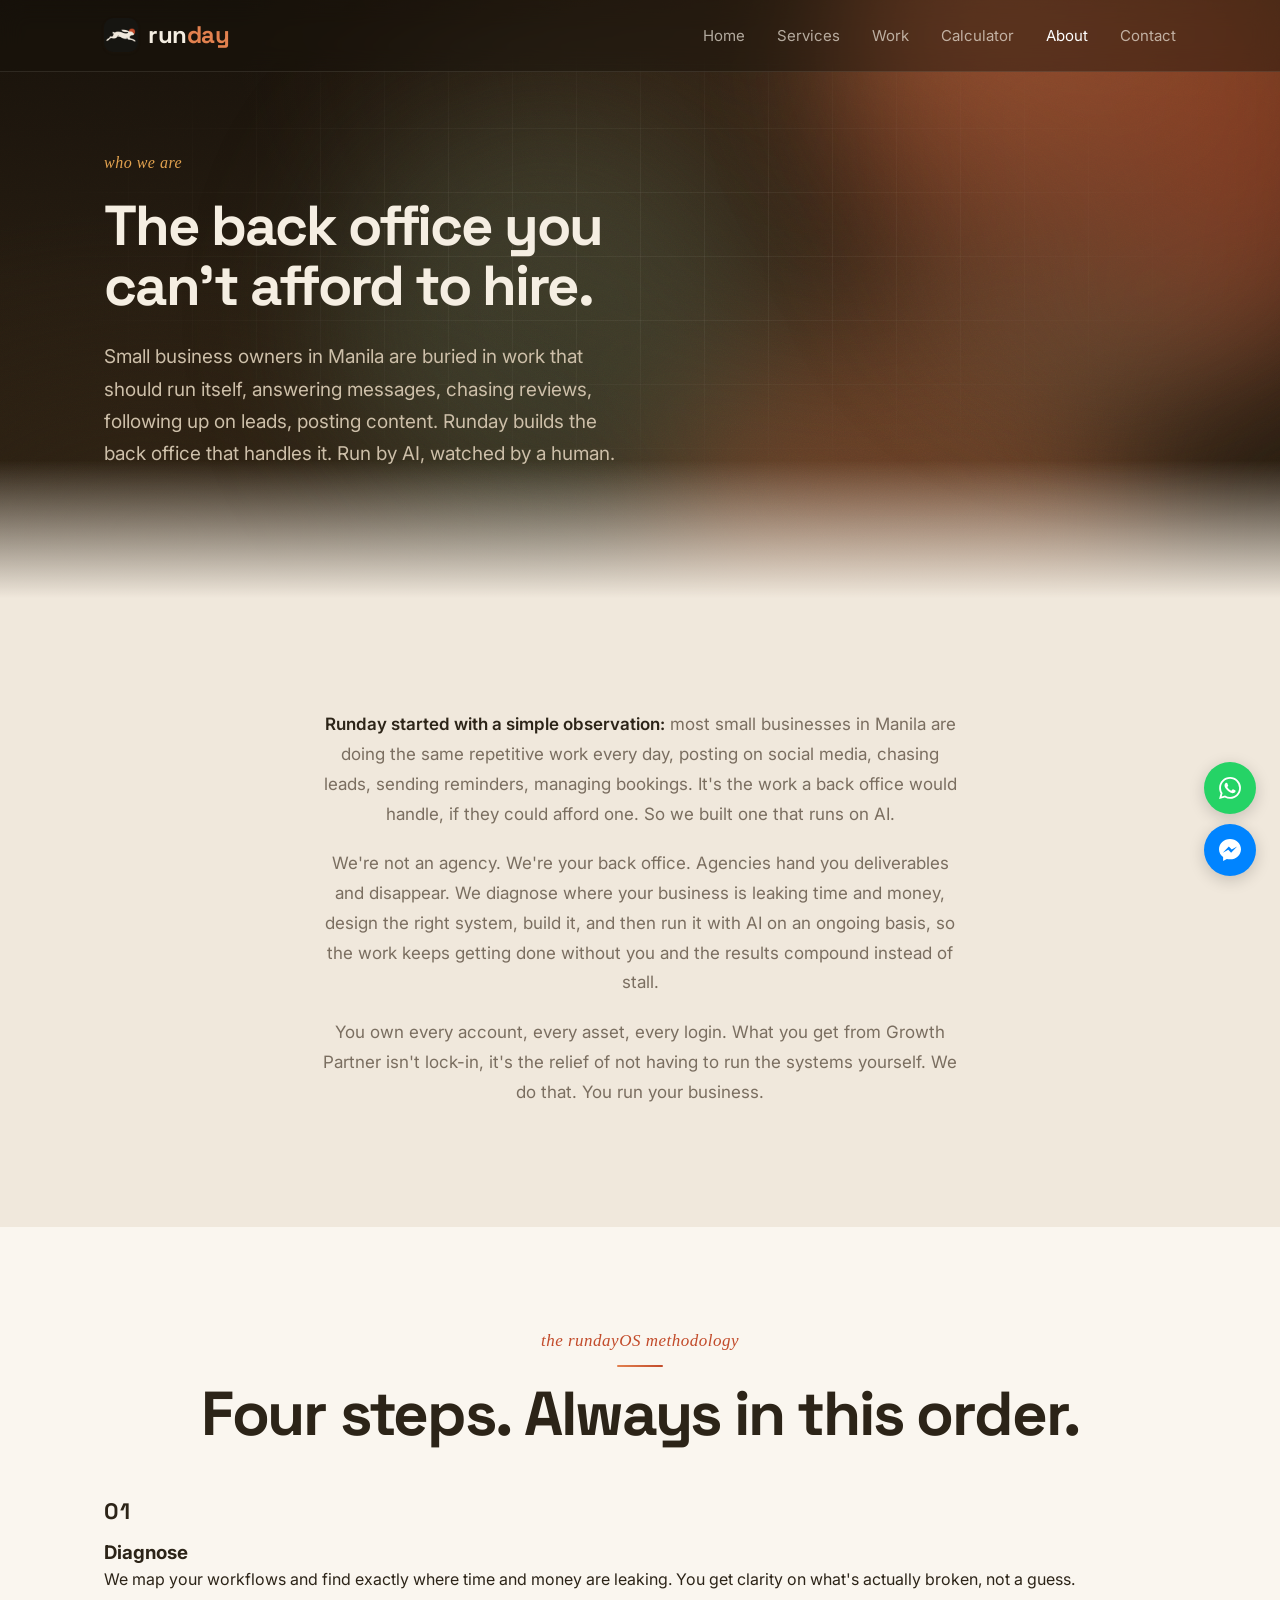
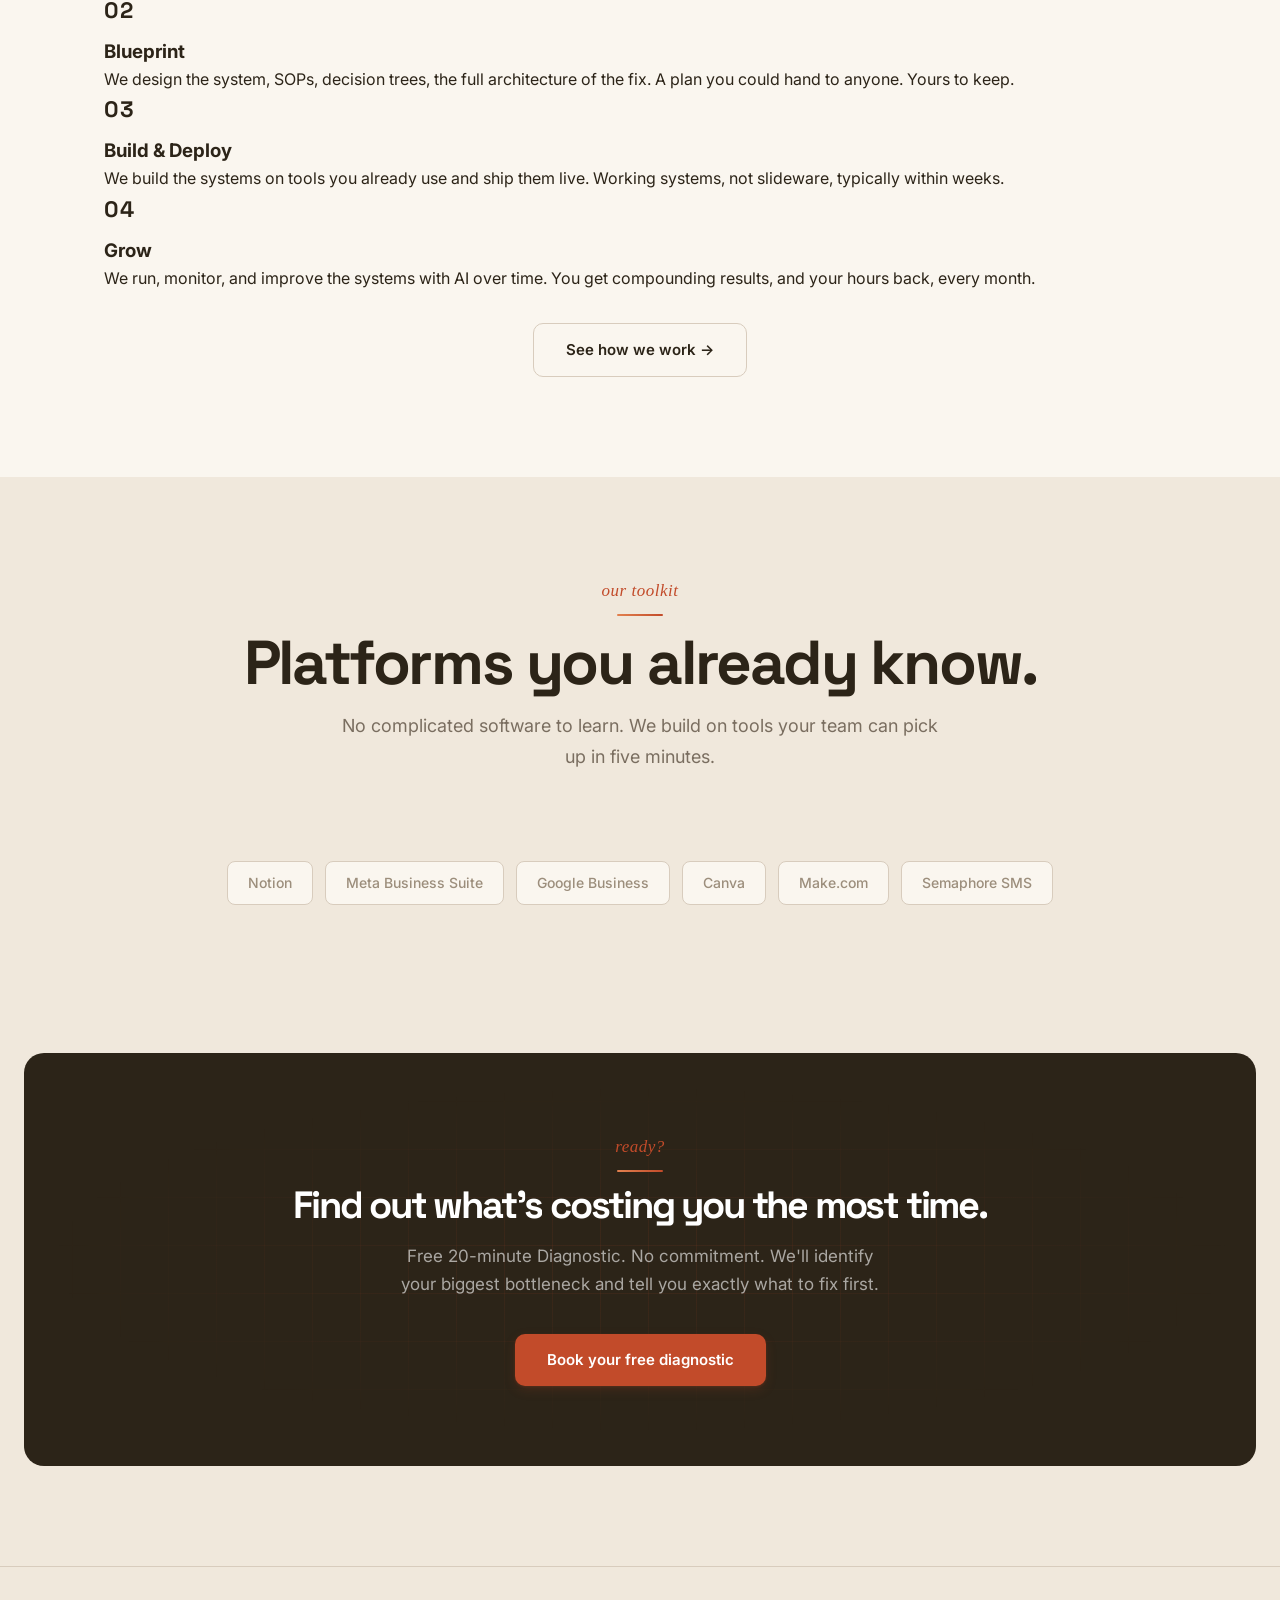
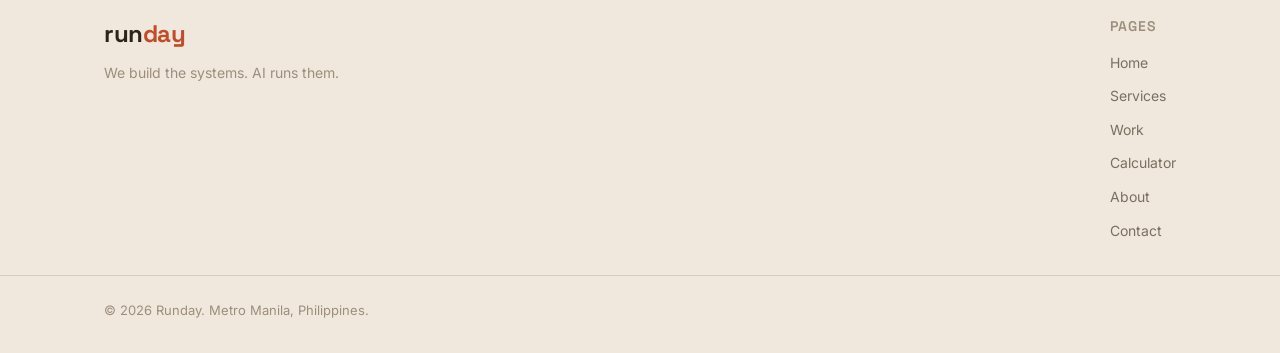
==== commit 69d3bca0: "WIP: in-progress restyle across all pages Committed unfinished so the work reaches the MacBook rathe" ====
--- a/about.html
+++ b/about.html
@@ -59,7 +59,7 @@
 <body>
 
   <!-- NAV -->
-  <nav class="nav">
+  <nav class="nav nav-onhero">
     <div class="container">
       <a href="index.html" class="nav-logo"><img src="assets/favicon-192.png" alt="" class="nav-logo-mark" width="34" height="34">run<span>day</span></a>
       <button class="nav-mobile-toggle" onclick="document.querySelector('.nav-links').classList.toggle('open')" aria-label="Menu">&#9776;</button>
@@ -75,8 +75,15 @@
   </nav>
 
   <!-- HERO -->
-  <section class="hero">
+  <section class="hero hero-page">
+    <div class="hero-aurora" aria-hidden="true">
+      <span class="au-blob au-b1"></span>
+      <span class="au-blob au-b2"></span>
+      <span class="au-blob au-b3"></span>
+    </div>
     <div class="hero-grid"></div>
+    <div class="hero-grain" aria-hidden="true"></div>
+    <div class="hp-mesh" aria-hidden="true"></div>
     <div class="container hero-content">
       <div class="hero-sub">who we are</div>
       <h1>The back office you<br>can't afford to hire.</h1>
@@ -125,7 +132,7 @@
         </div>
       </div>
       <div style="text-align: center; margin-top: 2rem;">
-        <a href="services.html" class="btn btn-ghost">See full pricing &rarr;</a>
+        <a href="services.html" class="btn btn-ghost">See how we work &rarr;</a>
       </div>
     </div>
   </section>
--- a/styles.css
+++ b/styles.css
@@ -138,12 +138,69 @@
   cursor: pointer;
 }
 
+/* On-dark nav variant: while the nav floats over the dark hero stage it goes
+   translucent-dark with light links; once scrolled it reverts to cream. */
+.nav {
+  transition: background 0.35s ease, border-color 0.35s ease;
+}
+.nav-logo, .nav-links a, .nav-mobile-toggle { transition: color 0.35s ease; }
+.nav.nav-onhero:not(.is-scrolled) {
+  background: rgba(23, 17, 10, 0.42);
+  border-bottom-color: rgba(245, 238, 226, 0.10);
+}
+.nav.nav-onhero:not(.is-scrolled) .nav-logo { color: #F5EEE2; }
+.nav.nav-onhero:not(.is-scrolled) .nav-logo span { color: #E2814F; }
+.nav.nav-onhero:not(.is-scrolled) .nav-links a { color: rgba(245, 238, 226, 0.68); }
+.nav.nav-onhero:not(.is-scrolled) .nav-links a:hover,
+.nav.nav-onhero:not(.is-scrolled) .nav-links a.active { color: #FFFFFF; }
+.nav.nav-onhero:not(.is-scrolled) .nav-mobile-toggle { color: #F5EEE2; }
+
 /* === HERO === */
 
+/* Dark "stage": warm espresso, scoped to the hero only. The rest of the
+   site stays cream — the hero fades back into --bg at its base. */
 .hero {
+  --hero-ink: #241B10;
+  --hero-ink-2: #17110A;
+  --hero-fg: #F5EEE2;
+  --hero-fg-soft: #CDBFA9;
+  --hero-fg-muted: #A08F79;
+  --hero-line: rgba(245, 238, 226, 0.14);
+  --hero-glass: rgba(40, 30, 19, 0.55);
   position: relative;
-  padding: 150px 0 90px;
+  padding: 150px 0 0;
   overflow: hidden;
+  background:
+    radial-gradient(1100px 640px at 72% 8%, #3A2818 0%, rgba(58, 40, 24, 0) 62%),
+    radial-gradient(900px 560px at 12% 88%, #2E2213 0%, rgba(46, 34, 19, 0) 58%),
+    linear-gradient(180deg, var(--hero-ink-2) 0%, var(--hero-ink) 46%, #2A1F12 100%);
+}
+
+/* seam: the stage dissolves into the cream body, no hard edge */
+.hero::after {
+  content: '';
+  position: absolute;
+  left: 0;
+  right: 0;
+  bottom: 0;
+  height: 230px;
+  background: linear-gradient(to bottom, rgba(240, 232, 220, 0) 0%, var(--bg) 92%);
+  pointer-events: none;
+  z-index: 0;
+}
+
+/* copy recolored for the dark stage */
+.hero .hero-sub { color: #E2A24F; }
+.hero .hero-trust { color: var(--hero-fg-muted); }
+.hero .hero-trust a { color: var(--hero-fg); border-bottom-color: rgba(226, 129, 79, 0.5); }
+.hero .hero-trust a:hover { border-bottom-color: #E2814F; }
+.hero .btn-ghost {
+  color: var(--hero-fg);
+  border-color: rgba(245, 238, 226, 0.28);
+}
+.hero .btn-ghost:hover {
+  border-color: rgba(245, 238, 226, 0.55);
+  background: rgba(245, 238, 226, 0.06);
 }
 
 .hero-layout {
@@ -161,8 +218,8 @@
   position: absolute;
   inset: 0;
   background-image:
-    linear-gradient(var(--grid-color) 1px, transparent 1px),
-    linear-gradient(90deg, var(--grid-color) 1px, transparent 1px);
+    linear-gradient(rgba(245, 238, 226, 0.055) 1px, transparent 1px),
+    linear-gradient(90deg, rgba(245, 238, 226, 0.055) 1px, transparent 1px);
   background-size: 64px 64px;
   mask-image: radial-gradient(ellipse 70% 60% at 50% 40%, black 20%, transparent 70%);
   -webkit-mask-image: radial-gradient(ellipse 70% 60% at 50% 40%, black 20%, transparent 70%);
@@ -197,11 +254,11 @@
   line-height: 1.08;
   letter-spacing: -2px;
   margin-bottom: 24px;
-  color: var(--dark);
+  color: var(--hero-fg);
 }
 
 .hero p {
-  color: var(--text-secondary);
+  color: var(--hero-fg-soft);
   font-size: 19px;
   max-width: 520px;
   margin: 0 0 36px;
@@ -230,7 +287,8 @@
 .au-blob {
   position: absolute;
   border-radius: 50%;
-  opacity: 0.42;
+  opacity: 0.34; /* on the dark stage these read as glowing embers */
+  mix-blend-mode: screen;
   will-change: transform;
 }
 .au-b1 { width: 42vw; height: 42vw; max-width: 620px; max-height: 620px;
@@ -263,8 +321,8 @@
   inset: 0;
   z-index: 0;
   pointer-events: none;
-  opacity: 0.5;
-  mix-blend-mode: multiply;
+  opacity: 0.28;
+  mix-blend-mode: overlay;
   background-image: url("data:image/svg+xml,%3Csvg xmlns='http://www.w3.org/2000/svg' width='240' height='240'%3E%3Cfilter id='n'%3E%3CfeTurbulence type='fractalNoise' baseFrequency='0.85' numOctaves='2' stitchTiles='stitch'/%3E%3C/filter%3E%3Crect width='100%25' height='100%25' filter='url(%23n)' opacity='0.5'/%3E%3C/svg%3E");
 }
 
@@ -293,7 +351,7 @@
   100% { opacity: 1; transform: translateY(0); }
 }
 
-/* --- the automation flow graphic --- */
+/* --- the live "back office in action" demo card --- */
 .hero-visual {
   position: relative;
   display: flex;
@@ -301,115 +359,314 @@
   align-items: center;
   will-change: transform;
 }
-.hv-glow {
+
+/* gradient-mesh glow behind the card — the "wow" backdrop on the dark stage */
+.hv-mesh {
   position: absolute;
-  width: 80%;
-  height: 80%;
+  inset: -18%;
   border-radius: 50%;
-  background: radial-gradient(circle, rgba(226,129,79,0.20), rgba(226,129,79,0) 68%);
-  filter: blur(10px);
+  background:
+    radial-gradient(circle at 28% 30%, rgba(226, 129, 79, 0.42) 0%, rgba(226, 129, 79, 0) 46%),
+    radial-gradient(circle at 72% 58%, rgba(194, 75, 42, 0.36) 0%, rgba(194, 75, 42, 0) 50%),
+    radial-gradient(circle at 50% 88%, rgba(107, 123, 94, 0.30) 0%, rgba(107, 123, 94, 0) 48%),
+    radial-gradient(circle at 80% 16%, rgba(226, 162, 79, 0.26) 0%, rgba(226, 162, 79, 0) 42%);
+  filter: blur(52px);
   pointer-events: none;
-}
-.rd-flow {
+  animation: meshDrift 22s ease-in-out infinite;
+  will-change: transform;
+}
+@keyframes meshDrift {
+  0%, 100% { transform: rotate(0deg) scale(1); }
+  33%      { transform: rotate(7deg) scale(1.08); }
+  66%      { transform: rotate(-6deg) scale(0.95); }
+}
+
+/* glass card */
+.rd-demo {
   position: relative;
   width: 100%;
-  max-width: 440px;
-  height: auto;
-  overflow: visible;
-}
-.rd-label {
-  font-family: var(--font-heading);
-  font-weight: 600;
-  font-size: 16px;
-  fill: var(--dark);
-  animation: heroFadeUp 0.6s ease-out both;
-}
-.rd-label-win { fill: var(--terracotta); font-weight: 700; }
-.rd-l1 { animation-delay: 0.9s; } .rd-l2 { animation-delay: 1.05s; }
-.rd-l3 { animation-delay: 1.2s; } .rd-l4 { animation-delay: 1.35s; }
-.rd-l5 { animation-delay: 1.6s; }
-
-/* nodes pop in, staggered */
-.rd-node {
-  transform-box: fill-box;
-  transform-origin: center;
-  opacity: 0;
-  animation: rdNodeIn 0.66s cubic-bezier(0.34, 1.56, 0.64, 1) both;
-}
-.rd-n1 { animation-delay: 0.30s; } .rd-n2 { animation-delay: 0.50s; }
-.rd-n3 { animation-delay: 0.70s; } .rd-n4 { animation-delay: 0.90s; }
-.rd-n5 { animation-delay: 1.18s; }
-@keyframes rdNodeIn {
-  0%   { opacity: 0; transform: scale(0.2); }
-  100% { opacity: 1; transform: scale(1); }
-}
-
-/* connectors self-draw */
-.rd-conn {
-  stroke-dasharray: 420;
-  stroke-dashoffset: 420;
-  opacity: 0.42;
-  animation: rdDraw 0.9s ease-out both;
-}
-.rd-c1 { animation-delay: 0.45s; } .rd-c2 { animation-delay: 0.65s; }
-.rd-c3 { animation-delay: 0.85s; } .rd-c4 { animation-delay: 1.05s; }
-@keyframes rdDraw {
-  0%   { stroke-dashoffset: 420; opacity: 0; }
-  100% { stroke-dashoffset: 0;   opacity: 0.42; }
-}
-
-/* halos breathe (alive), staggered */
-.rd-halo {
-  transform-box: fill-box;
-  transform-origin: center;
-  opacity: 0;
-  animation: rdBreathe 4s ease-in-out infinite;
-}
-.rd-h1 { animation-delay: 1.9s; } .rd-h2 { animation-delay: 2.3s; }
-.rd-h3 { animation-delay: 2.7s; } .rd-h4 { animation-delay: 3.1s; }
-.rd-h5 { animation-delay: 2.0s; }
-@keyframes rdBreathe {
-  0%, 100% { transform: scale(0.7);  opacity: 0.18; }
-  50%      { transform: scale(1.05); opacity: 0.55; }
-}
-
-/* travelling data pulses (the "running" loop) */
-.rd-pulse { opacity: 0; offset-rotate: 0deg; }
-.rd-p1 { offset-path: path("M88 78 C200 78 250 150 348 150");   animation: rdFlow 2.8s cubic-bezier(0.45,0,0.55,1) 1.7s infinite; }
-.rd-p2 { offset-path: path("M348 150 C250 150 200 252 104 252"); animation: rdFlow 3.1s cubic-bezier(0.45,0,0.55,1) 2.3s infinite; }
-.rd-p3 { offset-path: path("M104 252 C220 252 285 340 352 340"); animation: rdFlow 3.0s cubic-bezier(0.45,0,0.55,1) 2.9s infinite; }
-.rd-p4 { offset-path: path("M352 340 C285 340 240 448 176 448"); animation: rdFlow 3.3s cubic-bezier(0.45,0,0.55,1) 3.4s infinite; }
-@keyframes rdFlow {
-  0%   { offset-distance: 0%;   opacity: 0; }
-  12%  { opacity: 1; }
-  86%  { opacity: 1; }
-  100% { offset-distance: 100%; opacity: 0; }
-}
-
-/* "Always running" chip */
-.hv-chip {
-  position: absolute;
-  top: 8%;
-  right: 2%;
-  display: inline-flex;
-  align-items: center;
-  gap: 8px;
-  padding: 8px 14px;
-  background: var(--bg-white);
-  border: 1px solid var(--card-border);
+  max-width: 460px;
+  border-radius: 20px;
+  background: var(--hero-glass, rgba(40, 30, 19, 0.55));
+  border: 1px solid var(--hero-line, rgba(245, 238, 226, 0.14));
+  box-shadow: 0 30px 70px rgba(0, 0, 0, 0.45), inset 0 1px 0 rgba(245, 238, 226, 0.08);
+  animation: heroFadeUp 0.8s cubic-bezier(0.22, 1, 0.36, 1) 0.5s both;
+}
+@supports ((backdrop-filter: blur(18px)) or (-webkit-backdrop-filter: blur(18px))) {
+  .rd-demo {
+    background: rgba(40, 30, 19, 0.42);
+    backdrop-filter: blur(18px);
+    -webkit-backdrop-filter: blur(18px);
+  }
+}
+
+.rd-demo-head {
+  display: flex;
+  align-items: center;
+  justify-content: space-between;
+  gap: 10px;
+  padding: 14px 16px;
+  border-bottom: 1px solid rgba(245, 238, 226, 0.10);
+}
+.rd-tabs {
+  display: flex;
+  gap: 4px;
+}
+.rd-tab {
+  padding: 6px 11px;
   border-radius: 100px;
   font-family: var(--font-body);
-  font-size: 13px;
+  font-size: 12.5px;
   font-weight: 600;
-  color: var(--dark);
-  box-shadow: 0 8px 22px rgba(44, 36, 24, 0.10);
-  animation: heroFadeUp 0.7s ease-out 1.7s both;
+  color: rgba(245, 238, 226, 0.5);
+  transition: color 0.35s, background 0.35s;
+  white-space: nowrap;
+}
+.rd-tab.is-active {
+  color: #F5EEE2;
+  background: rgba(226, 129, 79, 0.22);
+  box-shadow: inset 0 0 0 1px rgba(226, 129, 79, 0.35);
+}
+
+/* conversation surface — FIXED height so the card (and the page around it)
+   never moves while replies type themselves out */
+.rd-demo-stage {
+  position: relative;
+  display: flex;
+  flex-direction: column;
+  gap: 12px;
+  padding: 20px 16px;
+  height: 296px;
+  overflow: hidden;
+}
+.rd-bubble {
+  max-width: 88%;
+  padding: 11px 14px 12px;
+  border-radius: 14px;
+  opacity: 0;
+  transform: translateY(12px);
+  transition: opacity 0.45s cubic-bezier(0.22, 1, 0.36, 1), transform 0.45s cubic-bezier(0.22, 1, 0.36, 1);
+}
+.rd-bubble.is-shown {
+  opacity: 1;
+  transform: translateY(0);
+}
+.rd-bubble-in {
+  align-self: flex-start;
+  background: rgba(245, 238, 226, 0.09);
+  border: 1px solid rgba(245, 238, 226, 0.10);
+  border-bottom-left-radius: 4px;
+}
+.rd-bubble-ai {
+  align-self: flex-end;
+  background: rgba(194, 75, 42, 0.26);
+  border: 1px solid rgba(226, 129, 79, 0.30);
+  border-bottom-right-radius: 4px;
+}
+.rd-b-name {
+  display: block;
+  font-family: var(--font-body);
+  font-size: 10.5px;
+  font-weight: 700;
+  letter-spacing: 0.8px;
+  text-transform: uppercase;
+  color: rgba(245, 238, 226, 0.48);
+  margin-bottom: 4px;
+}
+.rd-bubble-ai .rd-b-name { color: rgba(255, 200, 170, 0.75); }
+/* .rd-demo prefix so this outranks the `.hero p` margin rule */
+.rd-demo .rd-b-text {
+  font-family: var(--font-body);
+  font-size: 14px;
+  line-height: 1.55;
+  color: #F0E6D6;
+  margin: 0;
+  min-height: 1.4em;
+}
+/* blinking caret while the AI reply types itself out */
+.rd-bubble-ai.is-typing .rd-b-text::after {
+  content: '\258D';
+  margin-left: 1px;
+  color: #E2814F;
+  animation: rdCaret 0.8s steps(1) infinite;
+}
+@keyframes rdCaret {
+  0%, 100% { opacity: 1; }
+  50%      { opacity: 0; }
+}
+
+/* three-dot "thinking" indicator */
+.rd-typing {
+  display: none;
+  gap: 4px;
+  padding: 2px 0;
+}
+.rd-typing.is-shown { display: inline-flex; }
+.rd-typing i {
+  width: 6px;
+  height: 6px;
+  border-radius: 50%;
+  background: rgba(245, 238, 226, 0.65);
+  animation: rdDotBounce 1.1s ease-in-out infinite;
+}
+.rd-typing i:nth-child(2) { animation-delay: 0.15s; }
+.rd-typing i:nth-child(3) { animation-delay: 0.30s; }
+@keyframes rdDotBounce {
+  0%, 60%, 100% { transform: translateY(0);    opacity: 0.45; }
+  30%           { transform: translateY(-4px); opacity: 1; }
+}
+
+/* outcome chip flips in when the job is done */
+.rd-status {
+  align-self: flex-end;
+  display: inline-flex;
+  align-items: center;
+  gap: 7px;
+  padding: 7px 13px;
+  border-radius: 100px;
+  background: rgba(107, 123, 94, 0.24);
+  border: 1px solid rgba(151, 172, 133, 0.35);
+  font-family: var(--font-body);
+  font-size: 12.5px;
+  font-weight: 600;
+  color: #CDE0BE;
+  opacity: 0;
+  transform: scale(0.7);
+  transition: opacity 0.4s, transform 0.4s cubic-bezier(0.34, 1.56, 0.64, 1);
+}
+.rd-status.is-shown {
+  opacity: 1;
+  transform: scale(1);
+}
+.rd-status-check {
+  display: inline-flex;
+  align-items: center;
+  justify-content: center;
+  width: 16px;
+  height: 16px;
+  border-radius: 50%;
+  background: #6B7B5E;
+  color: #F5EEE2;
+  font-size: 10px;
+}
+
+/* footer: positioning line */
+.rd-demo-foot {
+  display: flex;
+  align-items: center;
+  gap: 9px;
+  padding: 12px 16px;
+  border-top: 1px solid rgba(245, 238, 226, 0.10);
+  font-family: var(--font-body);
+  font-size: 12.5px;
+  font-weight: 500;
+  color: rgba(245, 238, 226, 0.62);
+}
+.rd-foot-ava {
+  display: inline-flex;
+  align-items: center;
+  justify-content: center;
+  width: 22px;
+  height: 22px;
+  border-radius: 50%;
+  background: linear-gradient(135deg, #E2814F, #C24B2A);
+  color: #fff;
+  font-family: var(--font-heading);
+  font-size: 12px;
+  font-weight: 700;
+}
+.rd-demo-foot .hv-dot { margin-left: auto; }
+
+/* "Always running" chip (now lives in the card header) */
+.hv-chip {
+  display: inline-flex;
+  align-items: center;
+  gap: 7px;
+  padding: 6px 11px;
+  background: rgba(245, 238, 226, 0.07);
+  border: 1px solid rgba(245, 238, 226, 0.14);
+  border-radius: 100px;
+  font-family: var(--font-body);
+  font-size: 11.5px;
+  font-weight: 600;
+  color: rgba(245, 238, 226, 0.75);
+  white-space: nowrap;
 }
 .hv-dot {
   width: 8px; height: 8px; border-radius: 50%;
-  background: var(--olive);
-  box-shadow: 0 0 0 0 rgba(107, 123, 94, 0.5);
+  background: #97AC85;
+  box-shadow: 0 0 0 0 rgba(151, 172, 133, 0.5);
   animation: livePulse 2s ease-out infinite;
+  flex-shrink: 0;
+}
+
+/* --- capability marquee: the transition band at the hero base --- */
+.hero-marquee {
+  position: relative;
+  z-index: 1;
+  margin-top: 72px;
+  padding: 22px 0 26px;
+  overflow: hidden;
+  -webkit-mask-image: linear-gradient(90deg, transparent 0%, black 12%, black 88%, transparent 100%);
+  mask-image: linear-gradient(90deg, transparent 0%, black 12%, black 88%, transparent 100%);
+}
+.hm-track {
+  display: flex;
+  width: max-content;
+  animation: hmScroll 30s linear infinite;
+  will-change: transform;
+}
+.hm-set {
+  display: flex;
+  align-items: center;
+  flex-shrink: 0;
+}
+.hm-set span {
+  font-family: var(--font-heading);
+  font-size: 15px;
+  font-weight: 500;
+  letter-spacing: 0.2px;
+  color: rgba(44, 36, 24, 0.72); /* sits on the cream seam fade */
+  white-space: nowrap;
+}
+.hm-set i {
+  width: 5px;
+  height: 5px;
+  border-radius: 50%;
+  background: var(--terracotta);
+  margin: 0 26px;
+  flex-shrink: 0;
+}
+@keyframes hmScroll {
+  0%   { transform: translateX(0); }
+  100% { transform: translateX(-50%); }
+}
+
+/* --- subpage hero band: same dark stage, text-only (no demo card) --- */
+.hero-page {
+  padding-bottom: 104px;
+}
+.hero-page::after {
+  height: 150px; /* shallower band, shorter seam */
+}
+/* mesh glow beside the headline — the text-band cousin of .hv-mesh */
+.hp-mesh {
+  position: absolute;
+  top: -220px;
+  right: -160px;
+  width: 640px;
+  height: 640px;
+  border-radius: 50%;
+  background:
+    radial-gradient(circle at 28% 30%, rgba(226, 129, 79, 0.42) 0%, rgba(226, 129, 79, 0) 46%),
+    radial-gradient(circle at 72% 58%, rgba(194, 75, 42, 0.36) 0%, rgba(194, 75, 42, 0) 50%),
+    radial-gradient(circle at 50% 88%, rgba(107, 123, 94, 0.30) 0%, rgba(107, 123, 94, 0) 48%),
+    radial-gradient(circle at 80% 16%, rgba(226, 162, 79, 0.26) 0%, rgba(226, 162, 79, 0) 42%);
+  filter: blur(52px);
+  pointer-events: none;
+  animation: meshDrift 22s ease-in-out infinite;
+  will-change: transform;
+  z-index: 0;
 }
 
 /* === BUTTONS === */
@@ -429,10 +686,27 @@
 }
 
 .btn-primary {
+  position: relative;
+  overflow: hidden;
   background: var(--terracotta);
   color: #fff;
   box-shadow: 0 1px 3px rgba(194, 75, 42, 0.2), 0 4px 12px rgba(194, 75, 42, 0.15);
 }
+
+/* sheen sweep on hover */
+.btn-primary::after {
+  content: '';
+  position: absolute;
+  top: 0;
+  left: -80%;
+  width: 55%;
+  height: 100%;
+  background: linear-gradient(105deg, transparent, rgba(255, 255, 255, 0.35), transparent);
+  transform: skewX(-20deg);
+  transition: left 0.55s ease;
+  pointer-events: none;
+}
+.btn-primary:hover::after { left: 135%; }
 
 .btn-primary:hover {
   background: var(--terracotta-hover);
@@ -466,19 +740,48 @@
   color: var(--terracotta);
   font-family: var(--font-accent);
   font-style: italic;
-  font-size: 16px;
+  font-size: 17px;
   letter-spacing: 0.5px;
-  margin-bottom: 12px;
-}
-
+  margin-bottom: 14px;
+}
+
+/* kicker underline: a small terracotta rule grows in when the header reveals */
+.section-sub::after {
+  content: '';
+  display: block;
+  width: 0;
+  height: 2px;
+  border-radius: 2px;
+  background: linear-gradient(90deg, #E2814F, var(--terracotta));
+  margin: 10px auto 0;
+  transition: width 0.7s cubic-bezier(0.22, 1, 0.36, 1) 0.25s;
+}
+.is-lit .section-sub::after { width: 46px; }
+
+/* section headlines: big, display-scale, revealed word by word on scroll
+   (script.js wraps each word in a masked span) */
 .section h2 {
   font-family: var(--font-heading);
-  font-size: 42px;
+  font-size: clamp(38px, 5vw, 62px);
   font-weight: 700;
-  line-height: 1.12;
-  letter-spacing: -1.2px;
+  line-height: 1.05;
+  letter-spacing: -2.2px;
   margin-bottom: 48px;
   color: var(--dark);
+}
+.section h2 .shw-mask {
+  display: inline-block;
+  overflow: hidden;
+  vertical-align: bottom;
+  padding-bottom: 0.09em;
+  margin-bottom: -0.09em;
+}
+.section h2 .shw {
+  display: inline-block;
+  transform: translateY(115%);
+}
+.section h2.sh-on .shw {
+  animation: hlWordUp 0.8s cubic-bezier(0.16, 1, 0.3, 1) var(--d, 0s) both;
 }
 
 .section-centered {
@@ -949,20 +1252,21 @@
   .hero-h1 .hl-w,
   .hero-sub, .hero p, .hero-ctas, .hero-trust,
   .au-blob, .au-b1, .au-b2, .au-b3,
-  .rd-node, .rd-n1, .rd-n2, .rd-n3, .rd-n4, .rd-n5,
-  .rd-conn, .rd-c1, .rd-c2, .rd-c3, .rd-c4,
-  .rd-halo, .rd-h1, .rd-h2, .rd-h3, .rd-h4, .rd-h5,
-  .rd-pulse, .rd-p1, .rd-p2, .rd-p3, .rd-p4,
-  .rd-label, .hv-chip, .hv-dot {
+  .hv-mesh, .hp-mesh, .hv-chip, .hv-dot,
+  .rd-demo, .rd-typing i,
+  .hm-track {
     animation: none;
   }
   .hero-h1 .hl-w { transform: none; }
   .hero-sub, .hero p, .hero-ctas, .hero-trust { opacity: 1; transform: none; }
-  .rd-node { opacity: 1; transform: none; }
-  .rd-conn { stroke-dashoffset: 0; opacity: 0.42; }
-  .rd-halo { opacity: 0.32; }
-  .rd-pulse { opacity: 0; }
-  .rd-label, .hv-chip { opacity: 1; transform: none; }
+  .rd-demo { opacity: 1; transform: none; }
+  /* demo card: static finished state (JS composes scenario 1 and stops) */
+  .rd-bubble, .rd-status { opacity: 1; transform: none; transition: none; }
+  .rd-typing { display: none; }
+  .rd-bubble-ai.is-typing .rd-b-text::after { content: none; }
+  .btn-primary::after { display: none; }
+  /* section kickers: underline rendered static (JS skips the word reveal) */
+  .section-sub::after { width: 46px; transition: none; }
 }
 
 /* === TOOLS === */
@@ -998,69 +1302,6 @@
   text-align: center;
   color: var(--text-muted);
   font-size: 14px;
-}
-
-/* === FAQ === */
-
-.faq-list {
-  max-width: 720px;
-  margin: 0 auto;
-  background: var(--card-bg);
-  border: 1px solid var(--card-border);
-  border-radius: 16px;
-  overflow: hidden;
-}
-
-.faq-item {
-  border-bottom: 1px solid var(--card-border);
-}
-
-.faq-item:last-child {
-  border-bottom: none;
-}
-
-.faq-question {
-  width: 100%;
-  background: none;
-  border: none;
-  color: var(--text-primary);
-  font-family: var(--font-body);
-  font-size: 16px;
-  font-weight: 600;
-  text-align: left;
-  padding: 22px 28px;
-  cursor: pointer;
-  display: flex;
-  justify-content: space-between;
-  align-items: center;
-  transition: background 0.2s;
-}
-
-.faq-question:hover {
-  background: rgba(44, 36, 24, 0.03);
-}
-
-.faq-question .chevron {
-  font-size: 14px;
-  color: var(--text-muted);
-  transition: transform 0.3s;
-}
-
-.faq-item.open .faq-question .chevron {
-  transform: rotate(180deg);
-}
-
-.faq-answer {
-  max-height: 0;
-  overflow: hidden;
-  transition: max-height 0.3s ease;
-}
-
-.faq-answer-inner {
-  padding: 0 28px 22px;
-  color: var(--text-secondary);
-  font-size: 15px;
-  line-height: 1.65;
 }
 
 /* === CONTACT === */
@@ -1794,11 +2035,10 @@
   .cs-cols { grid-template-columns: 1fr; }
 }
 
-/* === FAQ (homepage — premium floating-card accordion) === */
-/* Fully self-contained under .rd-faq__* — its own class namespace so it never
-   collides with the services.html accordion (.faq-list/.faq-item/.faq-answer).
-   Smooth height via grid-template-rows 0fr→1fr (no JS measuring), independent
-   toggle (opening/closing one never affects the others). */
+/* === FAQ — premium floating-card accordion (used on index + services) === */
+/* Self-contained under .rd-faq__*. Smooth height via grid-template-rows 0fr→1fr
+   (no JS measuring); the toggle handler in script.js flips .is-open. Independent
+   toggle — opening/closing one never affects the others. */
 
 .rd-faq {
   max-width: 760px;
@@ -1951,12 +2191,35 @@
     order: 2;
   }
 
-  .rd-flow {
-    max-width: 300px;
+  .rd-demo {
+    max-width: 100%;
+  }
+
+  .rd-demo-head {
+    flex-wrap: wrap;
   }
 
   .hv-chip {
-    display: none; /* avoid overlap with floating chat buttons on mobile */
+    display: none; /* keep the card header to just the tabs on small screens */
+  }
+
+  .rd-demo-stage {
+    height: 340px; /* narrower card wraps to more lines */
+  }
+
+  .hero-marquee {
+    margin-top: 48px;
+  }
+
+  .hp-mesh {
+    width: 440px;
+    height: 440px;
+    top: -140px;
+    right: -180px;
+  }
+
+  .hm-set span {
+    font-size: 13.5px;
   }
 
   .hero h1 {
@@ -1969,7 +2232,8 @@
   }
 
   .section h2 {
-    font-size: 30px;
+    font-size: 34px;
+    letter-spacing: -1.4px;
   }
 
   .section-intro {
@@ -2046,6 +2310,11 @@
     display: flex;
   }
 
+  /* the mobile dropdown stays cream even over the dark hero — keep its links dark */
+  .nav.nav-onhero:not(.is-scrolled) .nav-links a { color: var(--text-secondary); }
+  .nav.nav-onhero:not(.is-scrolled) .nav-links a:hover,
+  .nav.nav-onhero:not(.is-scrolled) .nav-links a.active { color: var(--text-primary); }
+
   .nav-mobile-toggle {
     display: block;
   }
@@ -2091,3 +2360,469 @@
     height: 20px;
   }
 }
+
+/* === AUTOMATION ENGINE — scroll-pinned process graph (fe-) === */
+/* NOTE: no `overflow` here — an overflow:hidden/clip ancestor silently breaks
+   position: sticky on .fe-pin (the section would scroll away instead of pinning). */
+.fe-section {
+  position: relative;
+}
+.fe-section::before {
+  content: '';
+  position: absolute;
+  inset: 0;
+  background-image: radial-gradient(var(--grid-color) 1.2px, transparent 1.2px);
+  background-size: 26px 26px;
+  -webkit-mask-image: radial-gradient(ellipse at center, #000 45%, transparent 100%);
+  mask-image: radial-gradient(ellipse at center, #000 45%, transparent 100%);
+  opacity: 0.6;
+  pointer-events: none;
+}
+
+/* The pin mechanic: a tall track holds a sticky viewport-height stage.
+   The page keeps scrolling, but the stage stays put — so the section looks
+   frozen while scroll progress steps the graph forward (desktop only). */
+.fe-pin-track { position: relative; }
+.fe-pin { position: relative; }
+
+.fe-head {
+  position: relative;
+  max-width: 720px;
+  margin-bottom: 0;
+}
+.fe-head h2 { margin-bottom: 16px; }
+.fe-head-intro {
+  color: var(--text-secondary);
+  font-size: 18px;
+  line-height: 1.7;
+  max-width: 600px;
+}
+.fe-grid {
+  position: relative;
+  display: grid;
+  grid-template-columns: 0.92fr 1.08fr;
+  gap: 72px;
+  align-items: center;
+}
+
+/* LEFT — steps + progress rail */
+.fe-steps {
+  position: relative;
+  padding-left: 42px;
+}
+.fe-rail {
+  position: absolute;
+  left: 5px;
+  top: 6px;
+  bottom: 6px;
+  width: 2px;
+  background: var(--border);
+  border-radius: 2px;
+  overflow: hidden;
+}
+.fe-rail-fill {
+  position: absolute;
+  left: 0;
+  top: 0;
+  width: 100%;
+  height: 0;
+  background: linear-gradient(180deg, var(--terracotta), var(--olive));
+  transition: height 0.45s cubic-bezier(0.4, 0, 0.2, 1);
+}
+.fe-step {
+  position: relative;
+  padding: 0 0 22px;
+  opacity: 0.4;
+  transition: opacity 0.4s ease;
+}
+.fe-step:last-child { padding-bottom: 0; }
+.fe-step.is-active { opacity: 1; }
+.fe-step.is-past { opacity: 0.6; }
+.fe-step::before {
+  content: '';
+  position: absolute;
+  left: -43px;
+  top: 4px;
+  width: 14px;
+  height: 14px;
+  border-radius: 50%;
+  background: var(--bg);
+  border: 2px solid var(--border);
+  transition: border-color 0.4s ease, background 0.4s ease, transform 0.4s ease, box-shadow 0.4s ease;
+}
+.fe-step.is-past::before {
+  border-color: var(--terracotta);
+  background: var(--terracotta);
+}
+.fe-step.is-active::before {
+  border-color: var(--terracotta);
+  background: var(--terracotta);
+  transform: scale(1.15);
+  box-shadow: 0 0 0 5px var(--terracotta-subtle);
+}
+.fe-step-eyebrow {
+  display: flex;
+  align-items: center;
+  gap: 10px;
+  font-family: var(--font-heading);
+  font-size: 12px;
+  font-weight: 700;
+  letter-spacing: 1.6px;
+  text-transform: uppercase;
+  color: var(--text-muted);
+  margin-bottom: 9px;
+  transition: color 0.4s ease;
+}
+.fe-step.is-active .fe-step-eyebrow { color: var(--terracotta); }
+.fe-step-num {
+  font-variant-numeric: tabular-nums;
+  opacity: 0.85;
+}
+.fe-step h3 {
+  font-family: var(--font-heading);
+  font-size: 23px;
+  font-weight: 700;
+  line-height: 1.22;
+  letter-spacing: -0.4px;
+  color: var(--dark);
+  margin-bottom: 8px;
+}
+.fe-step p {
+  color: var(--text-secondary);
+  font-size: 15px;
+  line-height: 1.55;
+  max-width: 420px;
+}
+
+/* RIGHT — the process panel */
+.fe-stage {
+  position: relative;
+  align-self: center;
+}
+.fe-panel {
+  position: relative;
+  background: var(--bg-white);
+  border: 1px solid var(--card-border);
+  border-radius: 18px;
+  overflow: hidden;
+  box-shadow: 0 18px 50px rgba(44, 36, 24, 0.10);
+}
+.fe-panel-top {
+  position: relative;
+  z-index: 2;
+  display: flex;
+  align-items: center;
+  justify-content: space-between;
+  padding: 15px 20px;
+  border-bottom: 1px solid var(--card-border);
+  background: var(--bg-white);
+}
+.fe-panel-title {
+  display: flex;
+  align-items: center;
+  gap: 9px;
+  font-family: ui-monospace, "SFMono-Regular", "Menlo", monospace;
+  font-size: 13px;
+  font-weight: 600;
+  letter-spacing: 0.2px;
+  color: var(--dark);
+}
+.fe-live {
+  width: 8px;
+  height: 8px;
+  border-radius: 50%;
+  background: #3FB36B;
+  box-shadow: 0 0 0 0 rgba(63, 179, 107, 0.5);
+  animation: fe-pulse 2.2s infinite;
+}
+@keyframes fe-pulse {
+  0% { box-shadow: 0 0 0 0 rgba(63, 179, 107, 0.5); }
+  70% { box-shadow: 0 0 0 7px rgba(63, 179, 107, 0); }
+  100% { box-shadow: 0 0 0 0 rgba(63, 179, 107, 0); }
+}
+.fe-counter {
+  font-family: ui-monospace, "SFMono-Regular", "Menlo", monospace;
+  font-size: 12px;
+  font-weight: 600;
+  letter-spacing: 0.6px;
+  color: var(--text-muted);
+  font-variant-numeric: tabular-nums;
+}
+.fe-panel-body {
+  position: relative;
+  min-height: 480px;
+  padding: 32px;
+}
+.fe-grid-bg {
+  position: absolute;
+  inset: 0;
+  background-image:
+    linear-gradient(var(--grid-color) 1px, transparent 1px),
+    linear-gradient(90deg, var(--grid-color) 1px, transparent 1px);
+  background-size: 30px 30px;
+  background-position: -1px -1px;
+  -webkit-mask-image: linear-gradient(180deg, transparent, #000 14%, #000 86%, transparent);
+  mask-image: linear-gradient(180deg, transparent, #000 14%, #000 86%, transparent);
+}
+
+/* Each stage's graph is stacked in the same box and cross-faded on step change. */
+.fe-diagram {
+  position: absolute;
+  left: 32px;
+  right: 32px;
+  top: 32px;
+  bottom: 32px;
+  display: flex;
+  align-items: center;
+  justify-content: center;
+  opacity: 0;
+  transform: translateY(10px);
+  transition: opacity 0.5s ease, transform 0.5s ease;
+  pointer-events: none;
+}
+.fe-diagram.is-active {
+  opacity: 1;
+  transform: none;
+  pointer-events: auto;
+}
+
+/* --- flow graph primitives --- */
+.fe-flow {
+  width: 100%;
+  display: flex;
+  flex-direction: column;
+  align-items: center;
+}
+.fe-row { display: flex; justify-content: center; width: 100%; }
+.fe-stem {
+  width: 2px;
+  height: 30px;
+  background: var(--border);
+}
+
+/* a node box */
+.fe-n {
+  position: relative;
+  display: flex;
+  align-items: center;
+  gap: 12px;
+  background: #FFFFFF;
+  border: 1px solid var(--card-border);
+  border-radius: 12px;
+  padding: 12px 16px;
+  box-shadow: 0 4px 14px rgba(44, 36, 24, 0.05);
+  opacity: 0;
+  transform: translateY(10px);
+  transition: opacity 0.45s cubic-bezier(0.22, 1, 0.36, 1), transform 0.45s cubic-bezier(0.22, 1, 0.36, 1);
+}
+/* standalone nodes (single per row) get a comfortable minimum width;
+   nodes inside branch columns size to their column so the bus stays aligned. */
+.fe-row > .fe-n { min-width: 184px; }
+.fe-col > .fe-n { width: 100%; min-width: 0; }
+.fe-n-body { min-width: 0; }
+.fe-diagram.is-active .fe-n {
+  opacity: 1;
+  transform: none;
+  transition-delay: calc(var(--i) * 85ms + 90ms);
+}
+.fe-n-tag {
+  flex: none;
+  font-family: ui-monospace, "SFMono-Regular", "Menlo", monospace;
+  font-size: 11px;
+  font-weight: 700;
+  letter-spacing: 0.4px;
+  color: var(--terracotta);
+  background: var(--terracotta-subtle);
+  border-radius: 6px;
+  padding: 3px 7px;
+}
+.fe-n-body { display: flex; flex-direction: column; gap: 3px; }
+.fe-n-label {
+  font-family: var(--font-heading);
+  font-size: 14.5px;
+  font-weight: 600;
+  color: var(--dark);
+  line-height: 1.2;
+}
+.fe-n-meta {
+  font-family: ui-monospace, "SFMono-Regular", "Menlo", monospace;
+  font-size: 11px;
+  color: var(--text-muted);
+  line-height: 1.2;
+}
+/* highlighted (active branch) node — the Callback dark-fill look */
+.fe-n.is-hot {
+  background: var(--terracotta);
+  border-color: var(--terracotta);
+  box-shadow: 0 8px 22px rgba(194, 75, 42, 0.28);
+}
+.fe-n.is-hot .fe-n-label { color: #fff; }
+.fe-n.is-hot .fe-n-meta { color: rgba(255, 255, 255, 0.82); }
+.fe-n.is-hot .fe-n-tag { color: #fff; background: rgba(255, 255, 255, 0.22); }
+
+/* a branch: parent splits into columns over a horizontal bus */
+.fe-fork {
+  position: relative;
+  display: grid;
+  grid-template-columns: repeat(3, minmax(0, 1fr));
+  column-gap: 12px;
+  width: 100%;
+  margin-top: 32px;
+}
+.fe-fork--two {
+  grid-template-columns: repeat(2, minmax(0, 1fr));
+  width: 78%;
+}
+/* parent drop into the bus */
+.fe-fork::after {
+  content: '';
+  position: absolute;
+  top: -32px;
+  left: 50%;
+  width: 2px;
+  height: 16px;
+  background: var(--border);
+  transform: translateX(-50%);
+}
+/* the horizontal bus */
+.fe-fork::before {
+  content: '';
+  position: absolute;
+  top: -16px;
+  left: 16.666%;
+  right: 16.666%;
+  height: 2px;
+  background: var(--border);
+}
+.fe-fork--two::before { left: 25%; right: 25%; }
+.fe-col {
+  position: relative;
+  display: flex;
+  flex-direction: column;
+  align-items: center;
+  gap: 10px;
+  padding-top: 14px;
+}
+/* drop from bus to the first node of the column */
+.fe-col::before {
+  content: '';
+  position: absolute;
+  top: -16px;
+  left: 50%;
+  width: 2px;
+  height: 30px;
+  background: var(--border);
+  transform: translateX(-50%);
+}
+/* connector between stacked nodes inside a column */
+.fe-col .fe-n + .fe-n::before {
+  content: '';
+  position: absolute;
+  top: -10px;
+  left: 50%;
+  width: 2px;
+  height: 10px;
+  background: var(--border);
+  transform: translateX(-50%);
+}
+/* edge-condition label sitting on the drop */
+.fe-edge {
+  position: absolute;
+  top: -7px;
+  left: 50%;
+  transform: translateX(-50%);
+  z-index: 3;
+  font-family: ui-monospace, "SFMono-Regular", "Menlo", monospace;
+  font-size: 10.5px;
+  letter-spacing: 0.2px;
+  color: var(--text-secondary);
+  background: var(--bg-white);
+  border: 1px solid var(--card-border);
+  border-radius: 5px;
+  padding: 2px 7px;
+  white-space: nowrap;
+}
+
+.fe-progress {
+  position: absolute;
+  left: 0;
+  right: 0;
+  bottom: 0;
+  height: 3px;
+  background: var(--card-border);
+  z-index: 2;
+}
+.fe-progress-fill {
+  position: absolute;
+  inset: 0;
+  background: linear-gradient(90deg, var(--terracotta), var(--olive));
+  transform: scaleX(0.04);
+  transform-origin: left center;
+  transition: transform 0.4s cubic-bezier(0.4, 0, 0.2, 1);
+}
+
+/* DESKTOP — engage the pin. The page scrolls 4 viewports while the stage
+   stays fixed; JS reads scroll progress and advances the active step. */
+@media (min-width: 921px) {
+  .fe-section.section { padding-bottom: 0; }
+  .fe-pin-track { height: 460vh; }
+  .fe-pin {
+    position: sticky;
+    top: 0;
+    height: 100vh;
+    display: flex;
+    align-items: center;
+    padding: calc(var(--nav-height) + 16px) 0 28px;
+  }
+}
+
+@media (prefers-reduced-motion: reduce) {
+  .fe-rail-fill,
+  .fe-diagram,
+  .fe-n,
+  .fe-progress-fill,
+  .fe-step,
+  .fe-step::before,
+  .fe-step-eyebrow {
+    transition: none !important;
+  }
+  .fe-live { animation: none; }
+  .fe-diagram.is-active .fe-n { transition-delay: 0s; }
+}
+
+@media (max-width: 920px) {
+  /* No pin on small screens — the panel sticks to the top and the steps
+     scroll past it, driven by an IntersectionObserver. */
+  .fe-grid {
+    grid-template-columns: 1fr;
+    gap: 0;
+    margin-top: 36px;
+  }
+  .fe-stage {
+    order: -1;
+    position: sticky;
+    top: calc(var(--nav-height) + 8px);
+    z-index: 5;
+    margin-bottom: 36px;
+  }
+  .fe-step {
+    padding-bottom: 34vh;
+    opacity: 0.45;
+  }
+  .fe-step:last-child { padding-bottom: 16vh; }
+  .fe-panel { box-shadow: 0 12px 34px rgba(44, 36, 24, 0.12); }
+  .fe-panel-body { min-height: 400px; padding: 22px; }
+  .fe-diagram { left: 22px; right: 22px; top: 22px; bottom: 22px; }
+  .fe-head { margin-bottom: 0; }
+  .fe-head-intro { font-size: 16px; }
+}
+
+@media (max-width: 768px) {
+  .fe-step h3 { font-size: 21px; }
+  .fe-step p { font-size: 14.5px; }
+  .fe-panel-body { min-height: 384px; padding: 18px; }
+  .fe-fork { column-gap: 8px; }
+  .fe-fork--two { width: 88%; }
+  .fe-n { min-width: 0; padding: 9px 11px; gap: 9px; }
+  .fe-n-label { font-size: 13px; }
+}
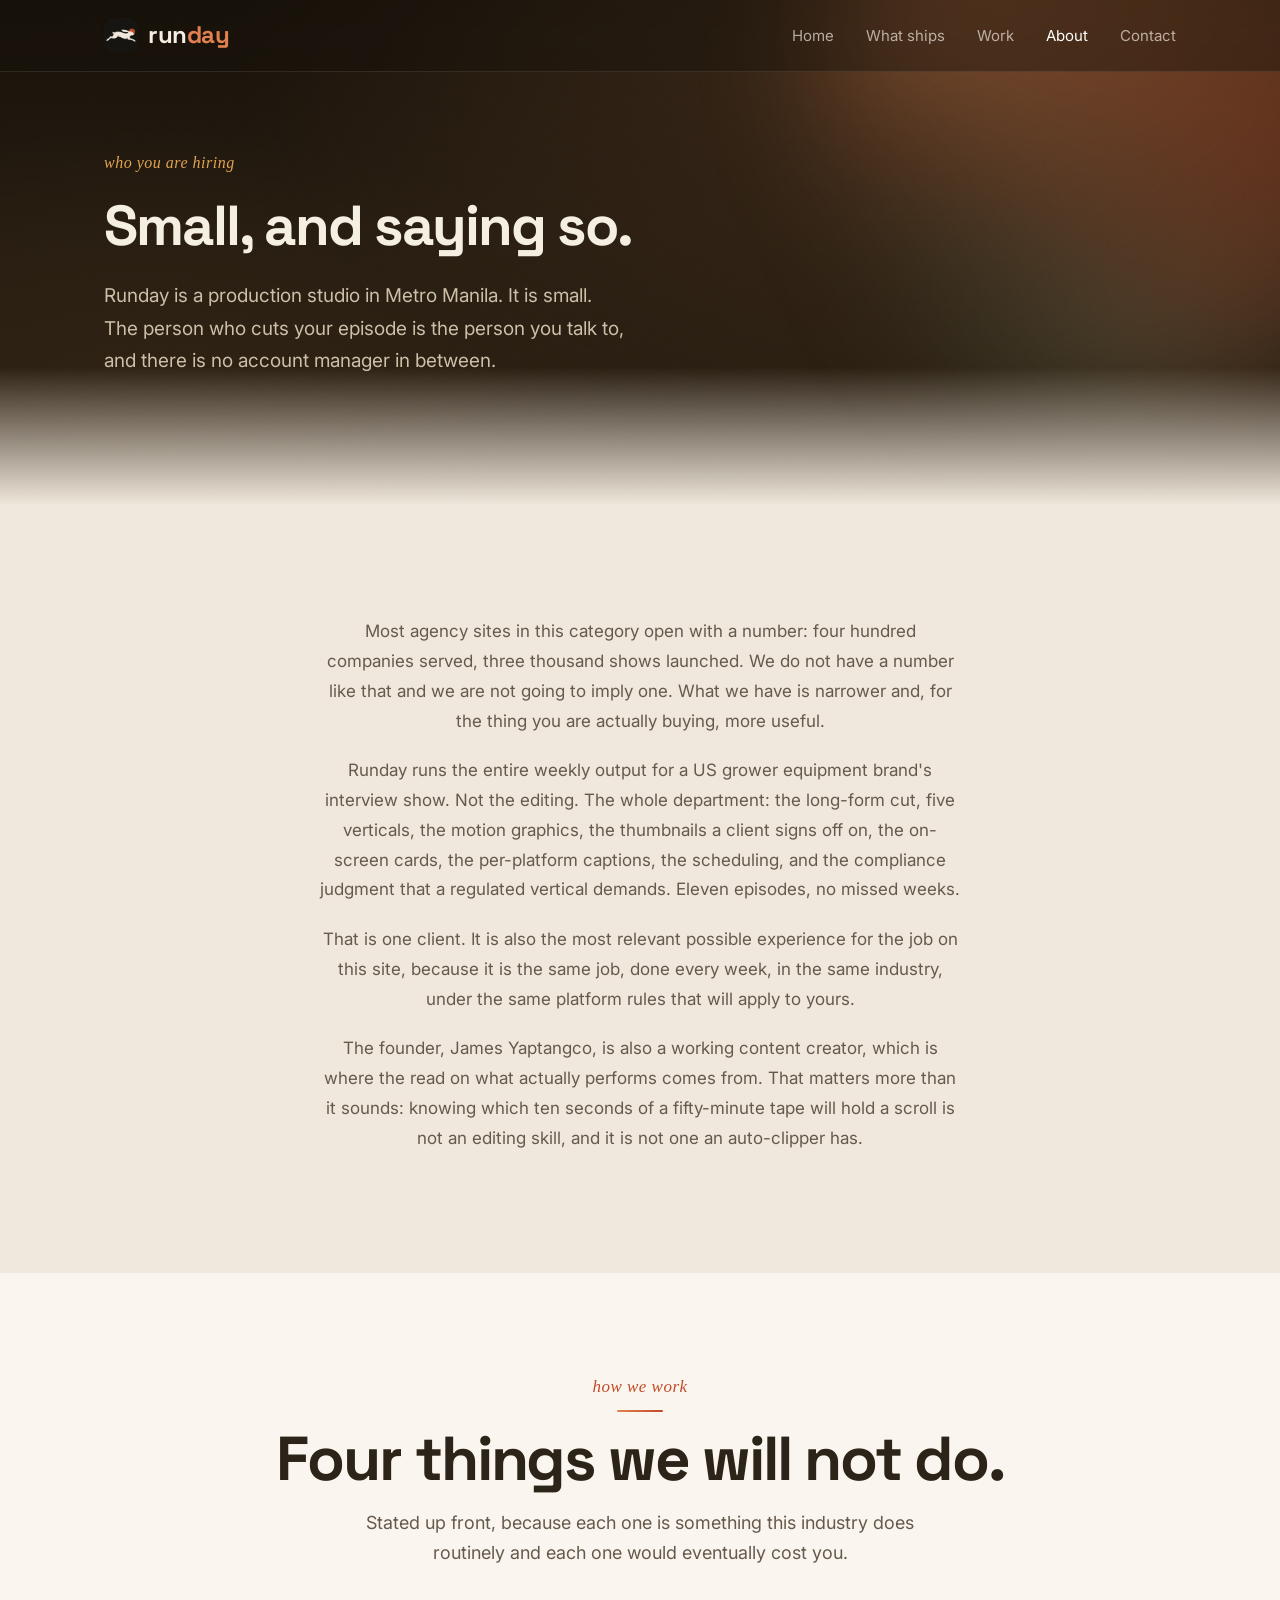
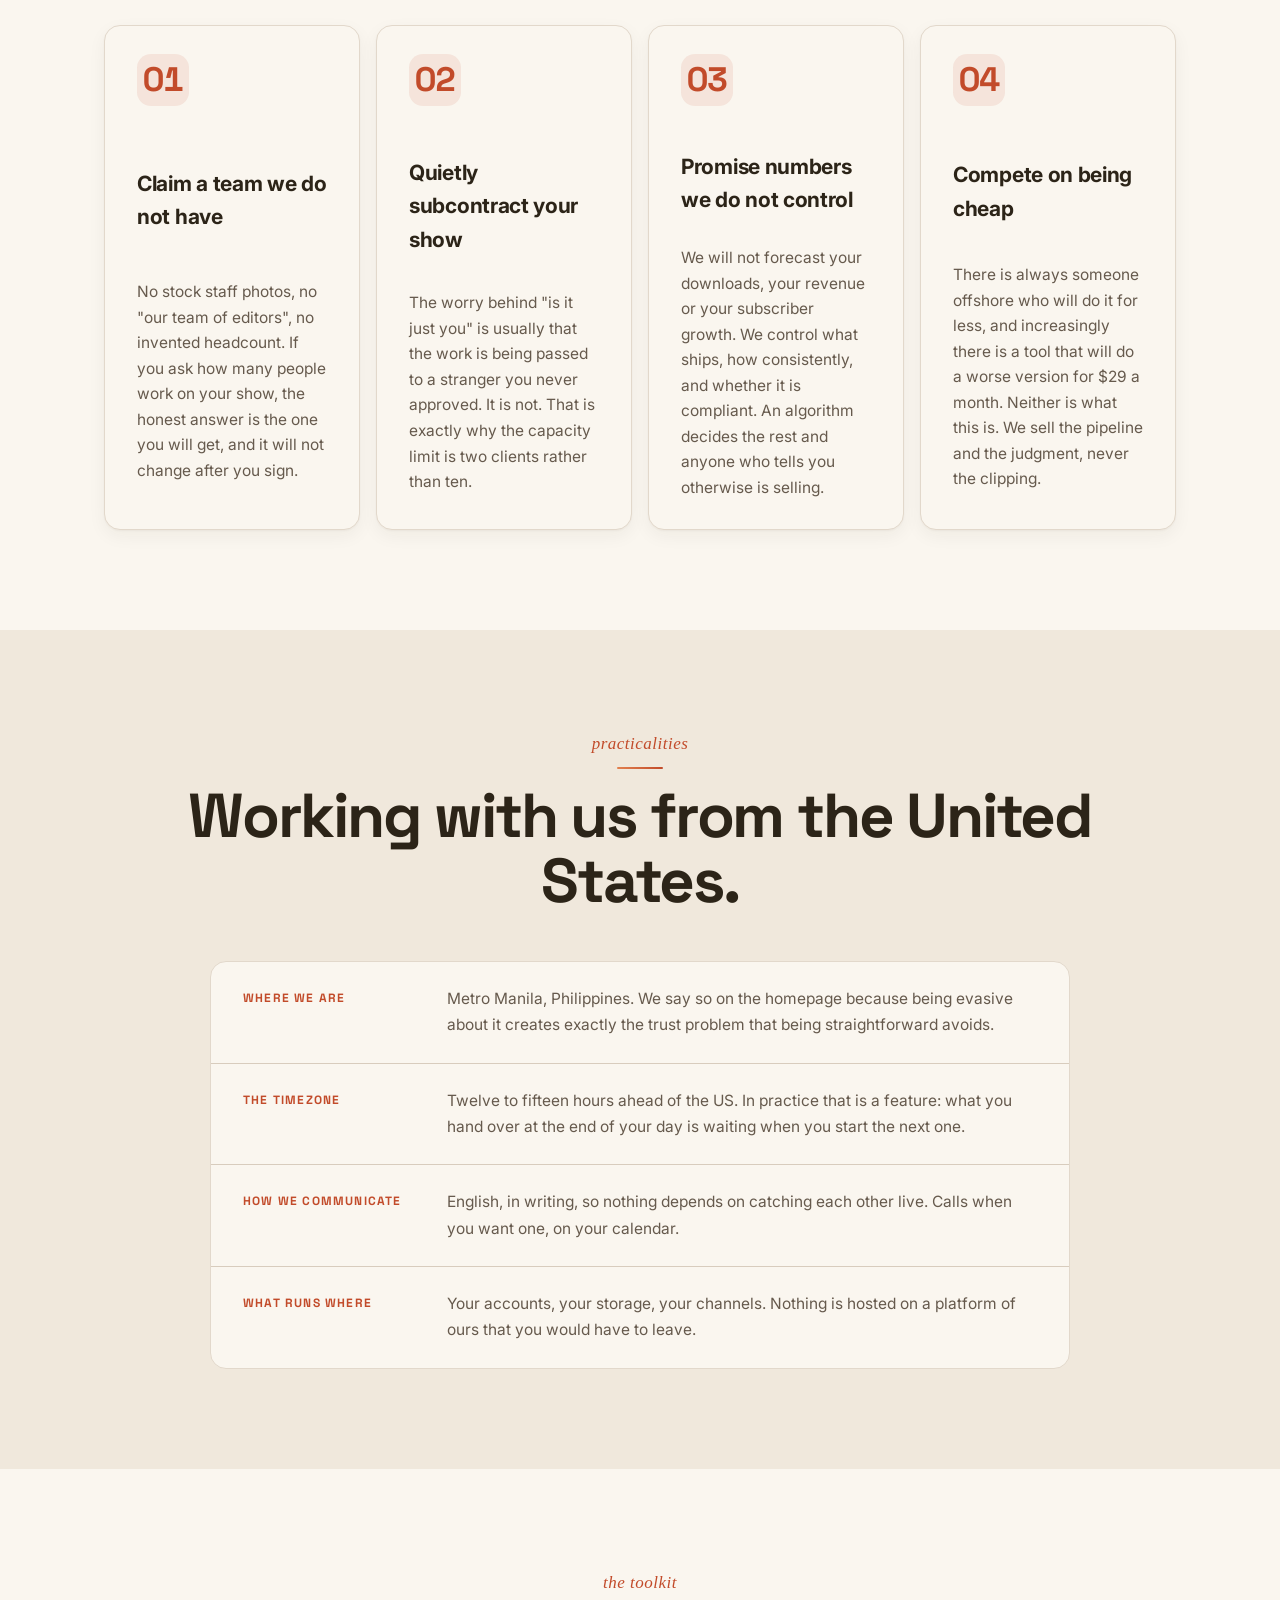
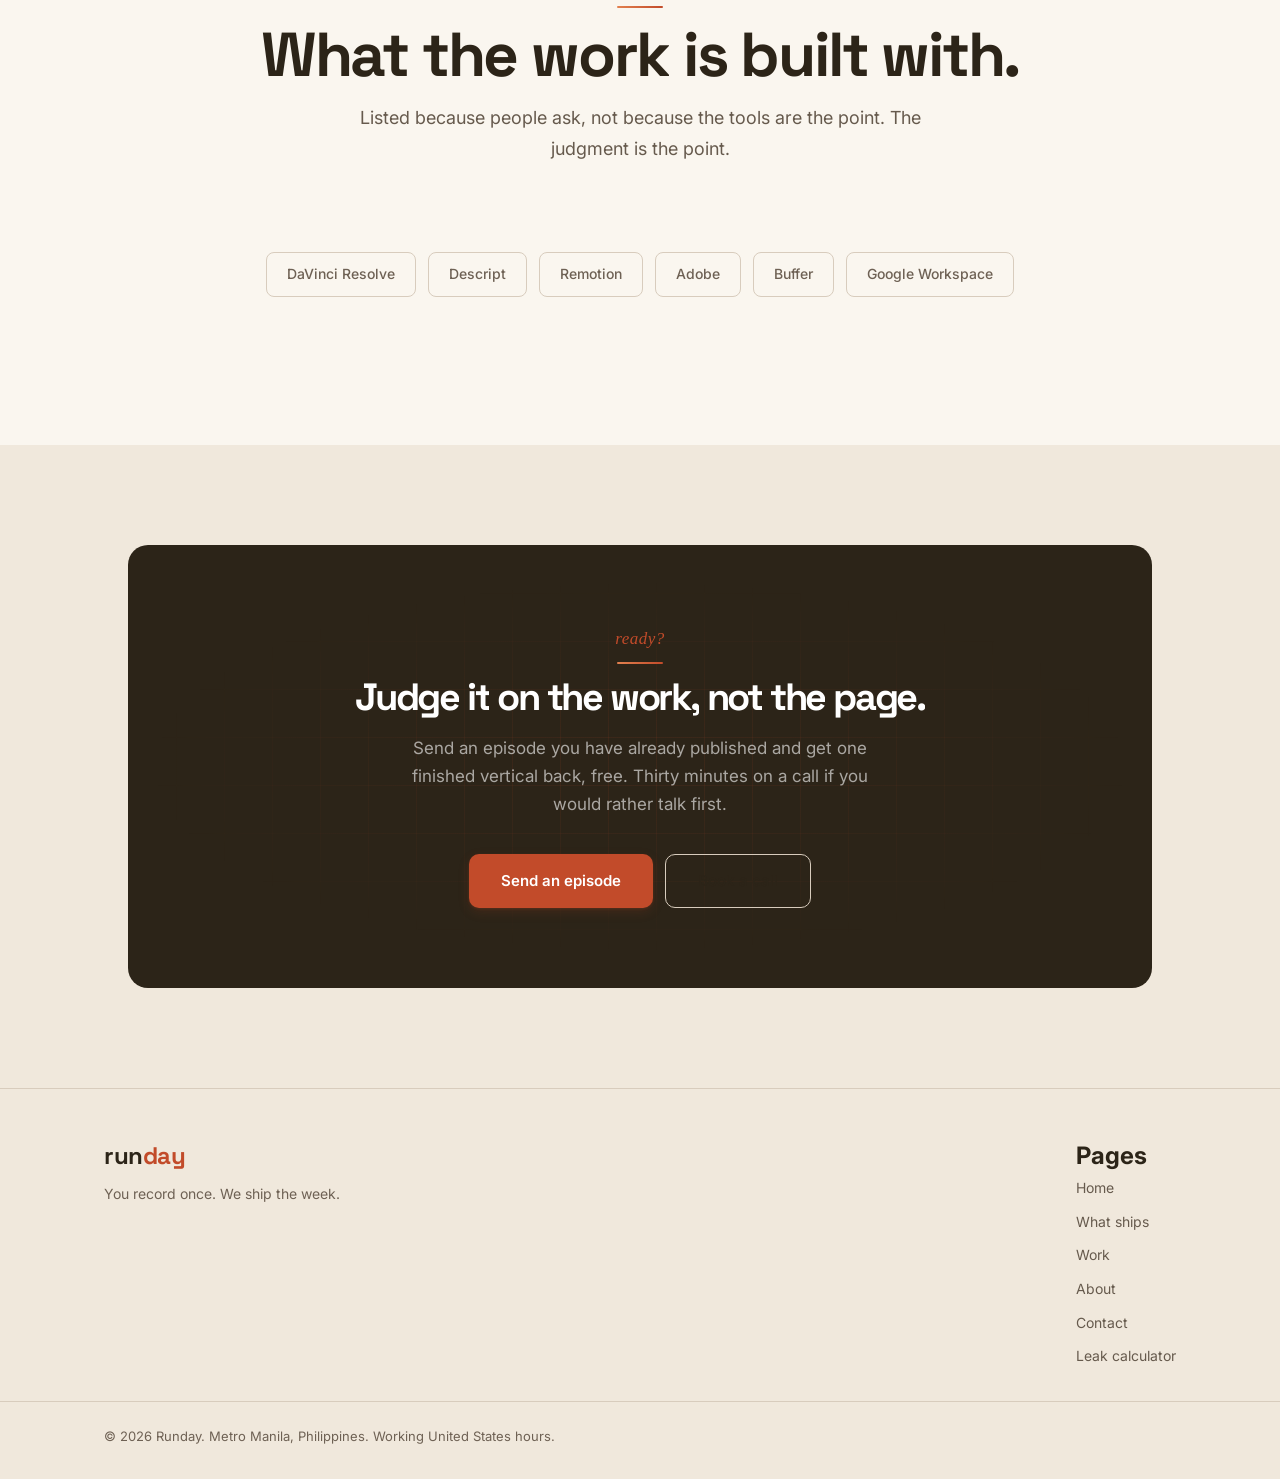
==== commit 9ead5e9e: "Re-aim the site on the production department, and fix the audit defects Positioning. The site sold "" ====
--- a/about.html
+++ b/about.html
@@ -3,14 +3,13 @@
 <head>
   <meta charset="UTF-8">
   <meta name="viewport" content="width=device-width, initial-scale=1.0">
-  <title>About Runday | The AI-Native Back Office for Metro Manila</title>
-  <meta name="description" content="Runday is the AI-native back office for small businesses in Metro Manila. The repetitive work a back office handles, answering messages, chasing leads, posting content, run by AI and watched by a human.">
+  <title>About Runday | A Small Production Studio</title>
+  <meta name="description" content="Runday is a small production studio in Metro Manila that runs the whole weekly output for one grower channel. Two clients at a time, no headcount claims, no account managers. Working United States hours.">
   <meta name="robots" content="index, follow">
   <meta name="author" content="Runday">
   <meta name="theme-color" content="#C24B2A">
   <link rel="canonical" href="https://runday.tech/about.html">
 
-  <!-- Favicon -->
   <link rel="icon" type="image/svg+xml" href="assets/favicon.svg">
   <link rel="icon" href="assets/favicon.ico" sizes="any">
   <link rel="icon" type="image/png" sizes="48x48" href="assets/favicon-48.png">
@@ -18,33 +17,29 @@
   <link rel="icon" type="image/png" sizes="192x192" href="assets/favicon-192.png">
   <link rel="apple-touch-icon" href="assets/favicon-180.png">
 
-  <!-- Open Graph / Social -->
   <meta property="og:type" content="website">
-  <meta property="og:title" content="About | Runday">
-  <meta property="og:description" content="Runday is the AI-native back office for small businesses in Metro Manila. The repetitive work a back office handles, answering messages, chasing leads, posting content, run by AI and watched by a human.">
+  <meta property="og:title" content="About Runday | A Small Production Studio">
+  <meta property="og:description" content="Two clients at a time. No headcount claims, no account managers. Working United States hours.">
   <meta property="og:image" content="https://runday.tech/assets/og-image.png">
+  <meta property="og:image:width" content="1200">
+  <meta property="og:image:height" content="630">
+  <meta property="og:image:alt" content="Runday, the production department for grower podcasts.">
   <meta property="og:url" content="https://runday.tech/about.html">
   <meta name="twitter:card" content="summary_large_image">
-  <meta name="twitter:title" content="About | Runday">
-  <meta name="twitter:description" content="Runday is the AI-native back office for small businesses in Metro Manila. The repetitive work a back office handles, answering messages, chasing leads, posting content, run by AI and watched by a human.">
+  <meta name="twitter:title" content="About Runday | A Small Production Studio">
+  <meta name="twitter:description" content="Two clients at a time. No headcount claims, no account managers.">
   <meta name="twitter:image" content="https://runday.tech/assets/og-image.png">
 
   <link rel="preconnect" href="https://fonts.googleapis.com">
   <link rel="preconnect" href="https://fonts.gstatic.com" crossorigin>
-  <link href="https://fonts.googleapis.com/css2?family=Inter:wght@400;500;600;700;800&family=Space+Grotesk:wght@400;500;600;700&display=swap" rel="stylesheet">
+  <link href="https://fonts.googleapis.com/css2?family=Inter:wght@400;500;600;700&family=Space+Grotesk:wght@400;500;600;700&display=swap" rel="stylesheet">
   <link rel="stylesheet" href="styles.css">
 
-  <!-- Structured data -->
   <script type="application/ld+json">
   {
     "@context": "https://schema.org",
     "@graph": [
-      {
-        "@type": "AboutPage",
-        "url": "https://runday.tech/about.html",
-        "name": "About Runday",
-        "mainEntity": { "@type": "ProfessionalService", "name": "Runday", "url": "https://runday.tech/", "founder": { "@type": "Person", "name": "James Mikael Yaptangco" }, "areaServed": { "@type": "Place", "name": "Metro Manila, Philippines" } }
-      },
+      { "@type": "AboutPage", "name": "About Runday", "url": "https://runday.tech/about.html" },
       {
         "@type": "BreadcrumbList",
         "itemListElement": [
@@ -57,142 +52,162 @@
   </script>
 </head>
 <body>
-
-  <!-- NAV -->
+  <a href="#main" class="skip-link">Skip to content</a>
+
   <nav class="nav nav-onhero">
     <div class="container">
       <a href="index.html" class="nav-logo"><img src="assets/favicon-192.png" alt="" class="nav-logo-mark" width="34" height="34">run<span>day</span></a>
-      <button class="nav-mobile-toggle" onclick="document.querySelector('.nav-links').classList.toggle('open')" aria-label="Menu">&#9776;</button>
+      <button class="nav-mobile-toggle" onclick="var l=document.querySelector('.nav-links');l.classList.toggle('open');this.setAttribute('aria-expanded',l.classList.contains('open'))" aria-label="Menu" aria-expanded="false">&#9776;</button>
       <ul class="nav-links">
         <li><a href="index.html">Home</a></li>
-        <li><a href="services.html">Services</a></li>
+        <li><a href="services.html">What ships</a></li>
         <li><a href="work.html">Work</a></li>
-        <li><a href="calculator.html">Calculator</a></li>
         <li><a href="about.html" class="active">About</a></li>
         <li><a href="contact.html">Contact</a></li>
       </ul>
     </div>
   </nav>
 
-  <!-- HERO -->
+  <main id="main">
+
   <section class="hero hero-page">
-    <div class="hero-aurora" aria-hidden="true">
-      <span class="au-blob au-b1"></span>
-      <span class="au-blob au-b2"></span>
-      <span class="au-blob au-b3"></span>
-    </div>
-    <div class="hero-grid"></div>
+    <div class="hp-mesh" aria-hidden="true"></div>
     <div class="hero-grain" aria-hidden="true"></div>
-    <div class="hp-mesh" aria-hidden="true"></div>
     <div class="container hero-content">
-      <div class="hero-sub">who we are</div>
-      <h1>The back office you<br>can't afford to hire.</h1>
-      <p>Small business owners in Manila are buried in work that should run itself, answering messages, chasing reviews, following up on leads, posting content. Runday builds the back office that handles it. Run by AI, watched by a human.</p>
-    </div>
-  </section>
-
-  <!-- STORY -->
+      <div class="hero-copy">
+        <div class="hero-sub">who you are hiring</div>
+        <h1>Small, and saying so.</h1>
+        <p>Runday is a production studio in Metro Manila. It is small. The person who cuts your episode is the person you talk to, and there is no account manager in between.</p>
+      </div>
+    </div>
+  </section>
+
   <section class="section">
     <div class="container">
-      <div class="about-content fade-up">
-        <p><strong>Runday started with a simple observation:</strong> most small businesses in Manila are doing the same repetitive work every day, posting on social media, chasing leads, sending reminders, managing bookings. It's the work a back office would handle, if they could afford one. So we built one that runs on AI.</p>
-        <p>We're not an agency. We're your back office. Agencies hand you deliverables and disappear. We diagnose where your business is leaking time and money, design the right system, build it, and then run it with AI on an ongoing basis, so the work keeps getting done without you and the results compound instead of stall.</p>
-        <p>You own every account, every asset, every login. What you get from Growth Partner isn't lock-in, it's the relief of not having to run the systems yourself. We do that. You run your business.</p>
-      </div>
-    </div>
-  </section>
-
-  <!-- HOW WE WORK, rundayOS -->
+      <div class="about-content">
+        <p>Most agency sites in this category open with a number: four hundred companies served, three thousand shows launched. We do not have a number like that and we are not going to imply one. What we have is narrower and, for the thing you are actually buying, more useful.</p>
+        <p>Runday runs the entire weekly output for a US grower equipment brand's interview show. Not the editing. The whole department: the long-form cut, five verticals, the motion graphics, the thumbnails a client signs off on, the on-screen cards, the per-platform captions, the scheduling, and the compliance judgment that a regulated vertical demands. Eleven episodes, no missed weeks.</p>
+        <p>That is one client. It is also the most relevant possible experience for the job on this site, because it is the same job, done every week, in the same industry, under the same platform rules that will apply to yours.</p>
+        <p>The founder, James Yaptangco, is also a working content creator, which is where the read on what actually performs comes from. That matters more than it sounds: knowing which ten seconds of a fifty-minute tape will hold a scroll is not an editing skill, and it is not one an auto-clipper has.</p>
+      </div>
+    </div>
+  </section>
+
   <section class="section section-alt">
-    <div class="container">
-      <div class="section-centered fade-up">
-        <div class="section-sub">the rundayOS methodology</div>
-        <h2>Four steps. Always in this order.</h2>
-      </div>
-      <div class="steps-grid" style="grid-template-columns: repeat(auto-fit, minmax(200px, 1fr));">
-        <div class="step-card fade-up">
-          <span class="proc-num" style="font-size: 1.4rem; font-weight: 700; color: var(--accent); display: block; margin-bottom: 0.5rem;">01</span>
-          <h3>Diagnose</h3>
-          <p>We map your workflows and find exactly where time and money are leaking. You get clarity on what's actually broken, not a guess.</p>
-        </div>
-        <div class="step-card fade-up">
-          <span class="proc-num" style="font-size: 1.4rem; font-weight: 700; color: var(--accent); display: block; margin-bottom: 0.5rem;">02</span>
-          <h3>Blueprint</h3>
-          <p>We design the system, SOPs, decision trees, the full architecture of the fix. A plan you could hand to anyone. Yours to keep.</p>
-        </div>
-        <div class="step-card fade-up">
-          <span class="proc-num" style="font-size: 1.4rem; font-weight: 700; color: var(--accent); display: block; margin-bottom: 0.5rem;">03</span>
-          <h3>Build &amp; Deploy</h3>
-          <p>We build the systems on tools you already use and ship them live. Working systems, not slideware, typically within weeks.</p>
-        </div>
-        <div class="step-card fade-up">
-          <span class="proc-num" style="font-size: 1.4rem; font-weight: 700; color: var(--accent); display: block; margin-bottom: 0.5rem;">04</span>
-          <h3>Grow</h3>
-          <p>We run, monitor, and improve the systems with AI over time. You get compounding results, and your hours back, every month.</p>
-        </div>
-      </div>
-      <div style="text-align: center; margin-top: 2rem;">
-        <a href="services.html" class="btn btn-ghost">See how we work &rarr;</a>
-      </div>
-    </div>
-  </section>
-
-  <!-- TOOLS -->
+    <div class="container section-centered">
+      <div class="section-sub">how we work</div>
+      <h2>Four things we will not do.</h2>
+      <p class="section-intro">Stated up front, because each one is something this industry does routinely and each one would eventually cost you.</p>
+    </div>
+    <div class="container">
+      <div class="steps-grid" style="grid-template-columns:repeat(auto-fit,minmax(240px,1fr))">
+        <div class="step-card fade-up">
+          <span class="step-number">01</span>
+          <h3>Claim a team we do not have</h3>
+          <p>No stock staff photos, no "our team of editors", no invented headcount. If you ask how many people work on your show, the honest answer is the one you will get, and it will not change after you sign.</p>
+        </div>
+        <div class="step-card fade-up">
+          <span class="step-number">02</span>
+          <h3>Quietly subcontract your show</h3>
+          <p>The worry behind "is it just you" is usually that the work is being passed to a stranger you never approved. It is not. That is exactly why the capacity limit is two clients rather than ten.</p>
+        </div>
+        <div class="step-card fade-up">
+          <span class="step-number">03</span>
+          <h3>Promise numbers we do not control</h3>
+          <p>We will not forecast your downloads, your revenue or your subscriber growth. We control what ships, how consistently, and whether it is compliant. An algorithm decides the rest and anyone who tells you otherwise is selling.</p>
+        </div>
+        <div class="step-card fade-up">
+          <span class="step-number">04</span>
+          <h3>Compete on being cheap</h3>
+          <p>There is always someone offshore who will do it for less, and increasingly there is a tool that will do a worse version for $29 a month. Neither is what this is. We sell the pipeline and the judgment, never the clipping.</p>
+        </div>
+      </div>
+    </div>
+  </section>
+
   <section class="section">
-    <div class="container">
-      <div class="section-centered fade-up">
-        <div class="section-sub">our toolkit</div>
-        <h2>Platforms you already know.</h2>
-        <p class="section-intro">No complicated software to learn. We build on tools your team can pick up in five minutes.</p>
-      </div>
-      <div class="tools-row fade-up">
-        <span class="tool-item">Notion</span>
-        <span class="tool-item">Meta Business Suite</span>
-        <span class="tool-item">Google Business</span>
-        <span class="tool-item">Canva</span>
-        <span class="tool-item">Make.com</span>
-        <span class="tool-item">Semaphore SMS</span>
-      </div>
-    </div>
-  </section>
-
-  <!-- CTA BANNER -->
-  <section class="section" style="padding-top: 0;">
-    <div class="cta-banner fade-up">
-      <div class="cta-grid-bg"></div>
-      <div class="cta-content">
-        <div class="section-sub">ready?</div>
-        <h2>Find out what's costing you the most time.</h2>
-        <p>Free 20-minute Diagnostic. No commitment. We'll identify your biggest bottleneck and tell you exactly what to fix first.</p>
-        <div class="hero-ctas">
-          <a href="contact.html" class="btn btn-primary">Book your free diagnostic</a>
-        </div>
-      </div>
-    </div>
-  </section>
-
-  <!-- FOOTER -->
+    <div class="container section-centered">
+      <div class="section-sub">practicalities</div>
+      <h2>Working with us from the United States.</h2>
+    </div>
+    <div class="container">
+      <div class="price-frame fade-up">
+        <div class="price-row">
+          <span class="price-k">Where we are</span>
+          <span class="price-v">Metro Manila, Philippines. We say so on the homepage because being evasive about it creates exactly the trust problem that being straightforward avoids.</span>
+        </div>
+        <div class="price-row">
+          <span class="price-k">The timezone</span>
+          <span class="price-v">Twelve to fifteen hours ahead of the US. In practice that is a feature: what you hand over at the end of your day is waiting when you start the next one.</span>
+        </div>
+        <div class="price-row">
+          <span class="price-k">How we communicate</span>
+          <span class="price-v">English, in writing, so nothing depends on catching each other live. Calls when you want one, on your calendar.</span>
+        </div>
+        <div class="price-row">
+          <span class="price-k">What runs where</span>
+          <span class="price-v">Your accounts, your storage, your channels. Nothing is hosted on a platform of ours that you would have to leave.</span>
+        </div>
+      </div>
+    </div>
+  </section>
+
+  <section class="section section-alt">
+    <div class="container section-centered">
+      <div class="section-sub">the toolkit</div>
+      <h2>What the work is built with.</h2>
+      <p class="section-intro">Listed because people ask, not because the tools are the point. The judgment is the point.</p>
+      <div class="tools-row">
+        <span class="tool-item">DaVinci Resolve</span>
+        <span class="tool-item">Descript</span>
+        <span class="tool-item">Remotion</span>
+        <span class="tool-item">Adobe</span>
+        <span class="tool-item">Buffer</span>
+        <span class="tool-item">Google Workspace</span>
+      </div>
+    </div>
+  </section>
+
+  <section class="section">
+    <div class="container">
+      <div class="cta-banner">
+        <div class="cta-grid-bg" aria-hidden="true"></div>
+        <div class="cta-content">
+          <div class="section-sub">ready?</div>
+          <h2>Judge it on the work, not the page.</h2>
+          <p>Send an episode you have already published and get one finished vertical back, free. Thirty minutes on a call if you would rather talk first.</p>
+          <div class="hero-ctas">
+            <a href="contact.html#form" class="btn btn-primary">Send an episode</a>
+            <a href="contact.html" class="btn btn-ghost">Book a call</a>
+          </div>
+        </div>
+      </div>
+    </div>
+  </section>
+
+  </main>
+
   <footer class="footer">
     <div class="container">
       <div class="footer-brand">
         <div class="nav-logo">run<span>day</span></div>
-        <p class="footer-tagline">We build the systems. AI runs them.</p>
+        <p class="footer-tagline">You record once. We ship the week.</p>
       </div>
       <div class="footer-links">
-        <h4>Pages</h4>
+        <h2>Pages</h2>
         <ul>
           <li><a href="index.html">Home</a></li>
-          <li><a href="services.html">Services</a></li>
+          <li><a href="services.html">What ships</a></li>
           <li><a href="work.html">Work</a></li>
-          <li><a href="calculator.html">Calculator</a></li>
           <li><a href="about.html">About</a></li>
           <li><a href="contact.html">Contact</a></li>
+          <li><a href="calculator.html">Leak calculator</a></li>
         </ul>
       </div>
     </div>
     <div class="footer-bottom">
       <div class="container">
-        &copy; 2026 Runday. Metro Manila, Philippines.
+        &copy; 2026 Runday. Metro Manila, Philippines. Working United States hours.
       </div>
     </div>
   </footer>
--- a/styles.css
+++ b/styles.css
@@ -12,13 +12,14 @@
   --olive: #6B7B5E;
   --olive-subtle: rgba(107, 123, 94, 0.12);
   --text-primary: #2C2418;
-  --text-secondary: #7A6E60;
-  --text-muted: #9C8E7C;
+  --text-secondary: #665A4D;   /* was #7A6E60 = 4.10:1 on --bg, failed WCAG AA */
+  --text-muted: #6E6154;       /* was #9C8E7C = 2.60:1 on --bg, failed WCAG AA */
   --border: #D8CCBD;
   --card-bg: #FAF6EF;
   --card-border: #E2D8CB;
   --nav-height: 72px;
   --grid-color: rgba(194, 75, 42, 0.06);
+  --accent: #C24B2A;           /* was undefined but referenced 7 times inline */
   --font-heading: 'Space Grotesk', system-ui, sans-serif;
   --font-body: 'Inter', system-ui, sans-serif;
   --font-accent: 'Georgia', serif;
@@ -2826,3 +2827,425 @@
   .fe-n { min-width: 0; padding: 9px 11px; gap: 9px; }
   .fe-n-label { font-size: 13px; }
 }
+
+/* ============================================================
+   RE-AIM 2026-09-03 — production-department components
+   Appended, not replacing. Reuses the Earth & Cream tokens.
+   ============================================================ */
+
+/* --- A11y fixes that apply site-wide --------------------- */
+
+/* Skip link. `.sr-only` existed with no link to use it. */
+.skip-link {
+  position: absolute;
+  left: 16px;
+  top: -60px;
+  z-index: 2000;
+  padding: 12px 20px;
+  border-radius: 10px;
+  background: var(--terracotta);
+  color: #fff;
+  font-family: var(--font-body);
+  font-size: 15px;
+  font-weight: 600;
+  text-decoration: none;
+  transition: top 0.2s cubic-bezier(0.22, 1, 0.36, 1);
+}
+.skip-link:focus { top: 16px; }
+
+/* No :focus-visible rule existed anywhere. */
+a:focus-visible,
+button:focus-visible,
+input:focus-visible,
+textarea:focus-visible,
+select:focus-visible,
+[tabindex]:focus-visible {
+  outline: 3px solid var(--terracotta);
+  outline-offset: 3px;
+  border-radius: 4px;
+}
+
+/* --- New components -------------------------------------- */
+
+/* Hero docket. Replaces the fabricated chat demo. */
+.rd-docket {
+  position: relative;
+  border-radius: 18px;
+  padding: 22px 24px 18px;
+  background: var(--hero-glass, rgba(40, 30, 19, 0.55));
+  border: 1px solid var(--hero-line, rgba(245, 238, 226, 0.14));
+  backdrop-filter: blur(18px);
+  -webkit-backdrop-filter: blur(18px);
+  box-shadow: 0 30px 70px rgba(0, 0, 0, 0.45), inset 0 1px 0 rgba(245, 238, 226, 0.08);
+}
+.rd-docket-head {
+  display: flex;
+  align-items: center;
+  justify-content: space-between;
+  gap: 12px;
+  padding-bottom: 14px;
+  margin-bottom: 6px;
+  border-bottom: 1px solid var(--hero-line, rgba(245, 238, 226, 0.14));
+}
+.rd-docket-title {
+  font-family: var(--font-heading);
+  font-size: 13px;
+  font-weight: 600;
+  letter-spacing: 0.6px;
+  text-transform: uppercase;
+  color: var(--hero-fg-soft, #CDBFA9);
+}
+.rd-docket-list { list-style: none; margin: 0; padding: 0; }
+.rd-docket-list li {
+  display: grid;
+  grid-template-columns: 34px 1fr auto;
+  align-items: baseline;
+  gap: 12px;
+  padding: 11px 0;
+  border-bottom: 1px solid rgba(245, 238, 226, 0.07);
+}
+.rd-docket-list li:last-child { border-bottom: 0; }
+.rd-dk-n {
+  font-family: var(--font-heading);
+  font-size: 20px;
+  font-weight: 700;
+  font-variant-numeric: tabular-nums;
+  color: #E2814F;
+  text-align: right;
+}
+.rd-dk-l {
+  font-size: 14.5px;
+  line-height: 1.4;
+  color: var(--hero-fg, #F5EEE2);
+}
+.rd-dk-m {
+  font-size: 11.5px;
+  font-weight: 500;
+  letter-spacing: 0.4px;
+  font-variant-numeric: tabular-nums;
+  color: var(--hero-fg-muted, #A08F79);
+  white-space: nowrap;
+}
+.rd-docket-foot {
+  margin-top: 14px;
+  padding-top: 13px;
+  border-top: 1px solid var(--hero-line, rgba(245, 238, 226, 0.14));
+  font-family: var(--font-accent);
+  font-style: italic;
+  font-size: 14px;
+  color: var(--hero-fg-soft, #CDBFA9);
+}
+
+/* The weekly manifest. Miller's Law: four named groups, not one wall. */
+.manifest {
+  display: grid;
+  grid-template-columns: repeat(2, 1fr);
+  gap: 20px;
+}
+.mf-group {
+  background: var(--card-bg);
+  border: 1px solid var(--card-border);
+  border-radius: 16px;
+  padding: 30px 32px 28px;
+  box-shadow: 0 1px 2px rgba(44, 36, 24, 0.04), 0 6px 18px rgba(44, 36, 24, 0.05);
+}
+.mf-group-head {
+  display: flex;
+  align-items: center;
+  gap: 12px;
+  padding-bottom: 16px;
+  margin-bottom: 16px;
+  border-bottom: 1px solid var(--border);
+}
+.mf-num {
+  font-family: var(--font-heading);
+  font-size: 13px;
+  font-weight: 700;
+  letter-spacing: 1px;
+  color: var(--terracotta);
+  font-variant-numeric: tabular-nums;
+}
+.mf-group-head h3 { font-size: 21px; letter-spacing: -0.3px; margin: 0; }
+.mf-list { list-style: none; margin: 0; padding: 0; }
+.mf-list li {
+  position: relative;
+  padding: 7px 0 7px 24px;
+  font-size: 15px;
+  line-height: 1.55;
+  color: var(--text-secondary);
+}
+.mf-list li::before {
+  content: "";
+  position: absolute;
+  left: 2px;
+  top: 15px;
+  width: 8px;
+  height: 8px;
+  border-radius: 2px;
+  background: var(--olive-subtle);
+  border: 1.5px solid var(--olive);
+}
+.mf-note {
+  max-width: 720px;
+  margin: 32px auto 0;
+  text-align: center;
+  font-family: var(--font-accent);
+  font-style: italic;
+  font-size: 17px;
+  line-height: 1.65;
+  color: var(--text-secondary);
+}
+.mf-cta { margin-top: 32px; text-align: center; }
+
+/* Fit / not-fit columns. The "is this you" mirror. */
+.fit-cols {
+  display: grid;
+  grid-template-columns: repeat(2, 1fr);
+  gap: 20px;
+}
+.fit-col {
+  border-radius: 16px;
+  padding: 32px 34px;
+  border: 1px solid var(--card-border);
+  background: var(--card-bg);
+}
+.fit-col h3 {
+  font-size: 20px;
+  margin-bottom: 18px;
+  padding-bottom: 14px;
+  border-bottom: 1px solid var(--border);
+}
+.fit-col ul { list-style: none; margin: 0; padding: 0; }
+.fit-col li {
+  position: relative;
+  padding: 9px 0 9px 30px;
+  font-size: 15px;
+  line-height: 1.6;
+  color: var(--text-secondary);
+}
+.fit-col li::before {
+  position: absolute;
+  left: 0;
+  top: 8px;
+  font-size: 15px;
+  font-weight: 700;
+  line-height: 1.6;
+}
+.fit-yes { border-color: var(--terracotta-border); }
+.fit-yes h3 { color: var(--terracotta); }
+.fit-yes li::before { content: "+"; color: var(--terracotta); }
+.fit-no h3 { color: var(--text-muted); }
+.fit-no li::before {
+  content: "";
+  top: 18px;
+  width: 13px;
+  height: 2px;
+  background: var(--text-muted);
+  border-radius: 2px;
+}
+
+/* Numbered process steps with a time promise.
+   Also the fix for about.html's .steps-grid / .step-card, which had NO css. */
+.steps, .steps-grid { list-style: none; margin: 0; padding: 0; display: grid; gap: 16px; }
+.step, .step-card {
+  display: grid;
+  grid-template-columns: 68px 1fr;
+  gap: 20px;
+  align-items: start;
+  background: var(--card-bg);
+  border: 1px solid var(--card-border);
+  border-radius: 16px;
+  padding: 28px 32px;
+  box-shadow: 0 1px 2px rgba(44, 36, 24, 0.04), 0 6px 18px rgba(44, 36, 24, 0.05);
+}
+.step-card { grid-template-columns: 1fr; }
+.step-n, .step-number {
+  font-family: var(--font-heading);
+  font-size: 34px;
+  font-weight: 700;
+  line-height: 1;
+  letter-spacing: -1px;
+  color: var(--terracotta);
+  font-variant-numeric: tabular-nums;
+}
+.step-body h3, .step-card h3 { font-size: 21px; letter-spacing: -0.3px; margin-bottom: 8px; }
+.step-body p, .step-card p { font-size: 15.5px; line-height: 1.65; color: var(--text-secondary); }
+.step-when {
+  display: inline-block;
+  margin-top: 14px;
+  padding: 5px 12px;
+  border-radius: 100px;
+  background: var(--olive-subtle);
+  color: var(--olive);
+  font-size: 12px;
+  font-weight: 600;
+  letter-spacing: 0.5px;
+  text-transform: uppercase;
+}
+
+/* Price framing. No table, no fake tiers. */
+.price-frame {
+  max-width: 860px;
+  margin: 0 auto;
+  border: 1px solid var(--card-border);
+  border-radius: 16px;
+  background: var(--card-bg);
+  overflow: hidden;
+}
+.price-row {
+  display: grid;
+  grid-template-columns: 180px 1fr;
+  gap: 24px;
+  padding: 24px 32px;
+  border-bottom: 1px solid var(--border);
+}
+.price-row:last-child { border-bottom: 0; }
+.price-k {
+  font-family: var(--font-heading);
+  font-size: 12px;
+  font-weight: 700;
+  letter-spacing: 1.2px;
+  text-transform: uppercase;
+  color: var(--terracotta);
+  padding-top: 3px;
+}
+.price-v { font-size: 15.5px; line-height: 1.7; color: var(--text-secondary); }
+
+/* The free-sample offer, the second door. */
+.sample-card {
+  position: relative;
+  max-width: 820px;
+  margin: 0 auto;
+  text-align: center;
+  border: 1px solid var(--terracotta-border);
+  border-radius: 20px;
+  padding: 52px 48px;
+  background: linear-gradient(180deg, var(--card-bg) 0%, rgba(194, 75, 42, 0.04) 100%);
+}
+.sample-card h2 { font-size: clamp(30px, 3.6vw, 42px); margin-bottom: 18px; }
+.sample-card > p { font-size: 17px; line-height: 1.7; color: var(--text-secondary); margin-bottom: 14px; }
+.sample-card .hero-ctas { justify-content: center; margin-top: 28px; }
+.sample-note {
+  font-family: var(--font-accent);
+  font-style: italic;
+  font-size: 15.5px !important;
+  color: var(--text-muted) !important;
+}
+
+/* Honest caveat under a work card. */
+.work-caveat {
+  margin-top: 12px;
+  padding-top: 12px;
+  border-top: 1px solid var(--border);
+  font-size: 14px !important;
+  line-height: 1.6;
+  color: var(--text-muted) !important;
+}
+
+/* --- Responsive ------------------------------------------ */
+
+@media (max-width: 860px) {
+  .manifest, .fit-cols { grid-template-columns: 1fr; }
+  .price-row { grid-template-columns: 1fr; gap: 8px; padding: 22px 24px; }
+  .step, .step-card { grid-template-columns: 52px 1fr; gap: 16px; padding: 24px; }
+  .step-n, .step-number { font-size: 28px; }
+  .sample-card { padding: 40px 26px; }
+  .mf-group { padding: 26px 24px; }
+  .fit-col { padding: 26px 24px; }
+}
+
+@media (max-width: 480px) {
+  .rd-docket { padding: 18px 18px 14px; }
+  .rd-docket-list li { grid-template-columns: 28px 1fr; }
+  .rd-dk-m { grid-column: 2; }
+}
+
+/* --- Reduced motion -------------------------------------- */
+/* .fade-up was the one animation with NO reduced-motion guard,
+   and it is on every section of every page. */
+
+@media (prefers-reduced-motion: reduce) {
+  .fade-up,
+  .fade-up:nth-child(2),
+  .fade-up:nth-child(3),
+  .fade-up:nth-child(4) {
+    opacity: 1 !important;
+    transform: none !important;
+    transition: none !important;
+    transition-delay: 0s !important;
+  }
+  .skip-link { transition: none; }
+}
+
+/* Mobile nav toggle was a 32px tap target, under the 44px minimum. */
+.nav-mobile-toggle {
+  min-width: 44px;
+  min-height: 44px;
+  display: none;
+  align-items: center;
+  justify-content: center;
+}
+@media (max-width: 768px) {
+  .nav-mobile-toggle { display: inline-flex; }
+}
+
+/* --- Form + phase-header additions for the re-aimed pages --- */
+
+/* .phase-header now carries a number beside a heading block. */
+.phase-header {
+  display: flex;
+  align-items: flex-start;
+  gap: 20px;
+  margin-bottom: 28px;
+}
+.phase-header .section-sub { margin-bottom: 6px; }
+.phase-header h2 { margin: 0; }
+.phase-body > p {
+  max-width: 820px;
+  font-size: 17px;
+  line-height: 1.75;
+  color: var(--text-secondary);
+  margin-bottom: 28px;
+}
+
+.form-lede {
+  font-size: 15.5px;
+  line-height: 1.65;
+  color: var(--text-secondary);
+  margin-bottom: 24px;
+}
+.form-hint {
+  display: block;
+  margin-top: 7px;
+  font-size: 13.5px;
+  line-height: 1.5;
+  color: var(--text-muted);
+}
+.form-optional {
+  font-weight: 400;
+  color: var(--text-muted);
+}
+.contact-detail-label {
+  display: block;
+  font-family: var(--font-heading);
+  font-size: 11.5px;
+  font-weight: 700;
+  letter-spacing: 1.2px;
+  text-transform: uppercase;
+  color: var(--terracotta);
+  margin-bottom: 5px;
+}
+.contact-info + .contact-info { margin-top: 20px; }
+
+/* Honeypot. Hidden from people, still reachable by bots that ignore CSS. */
+.hp-field {
+  position: absolute;
+  left: -9999px;
+  width: 1px;
+  height: 1px;
+  overflow: hidden;
+}
+
+@media (max-width: 860px) {
+  .phase-header { gap: 14px; margin-bottom: 22px; }
+}
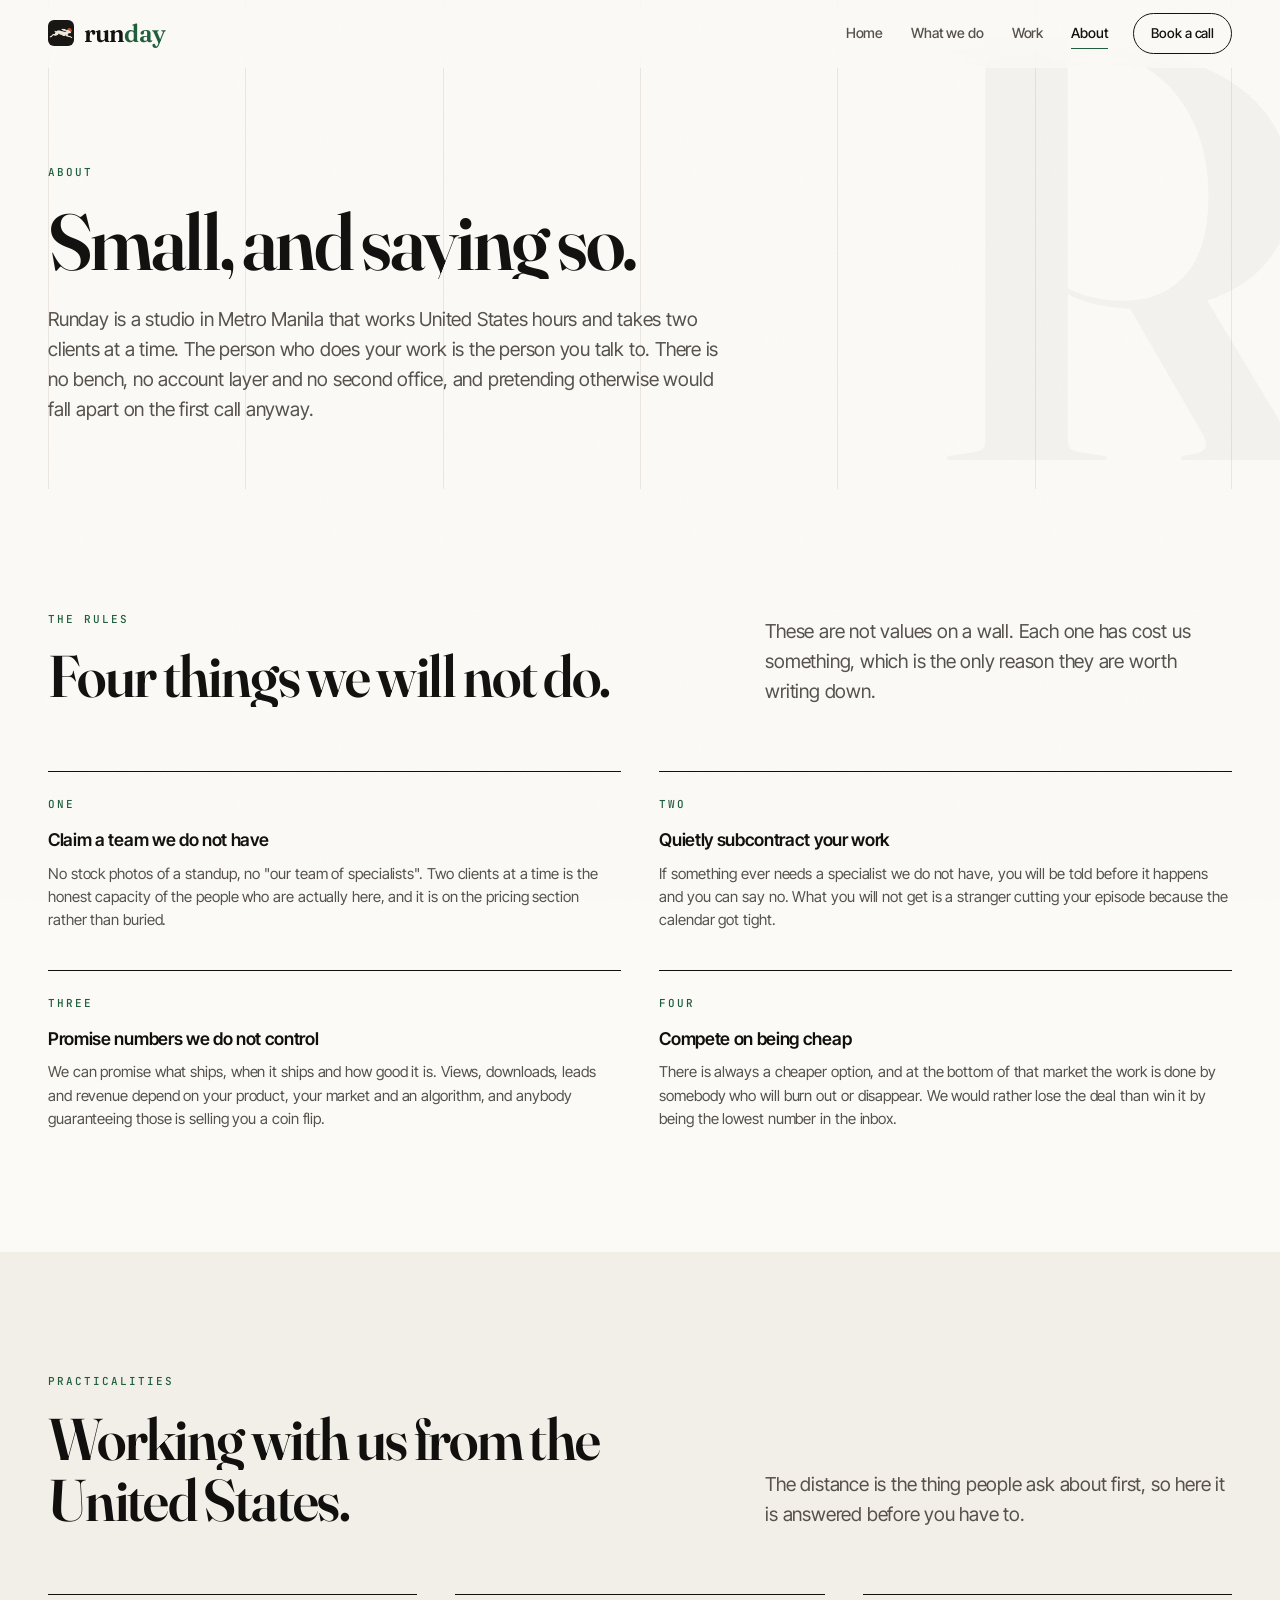
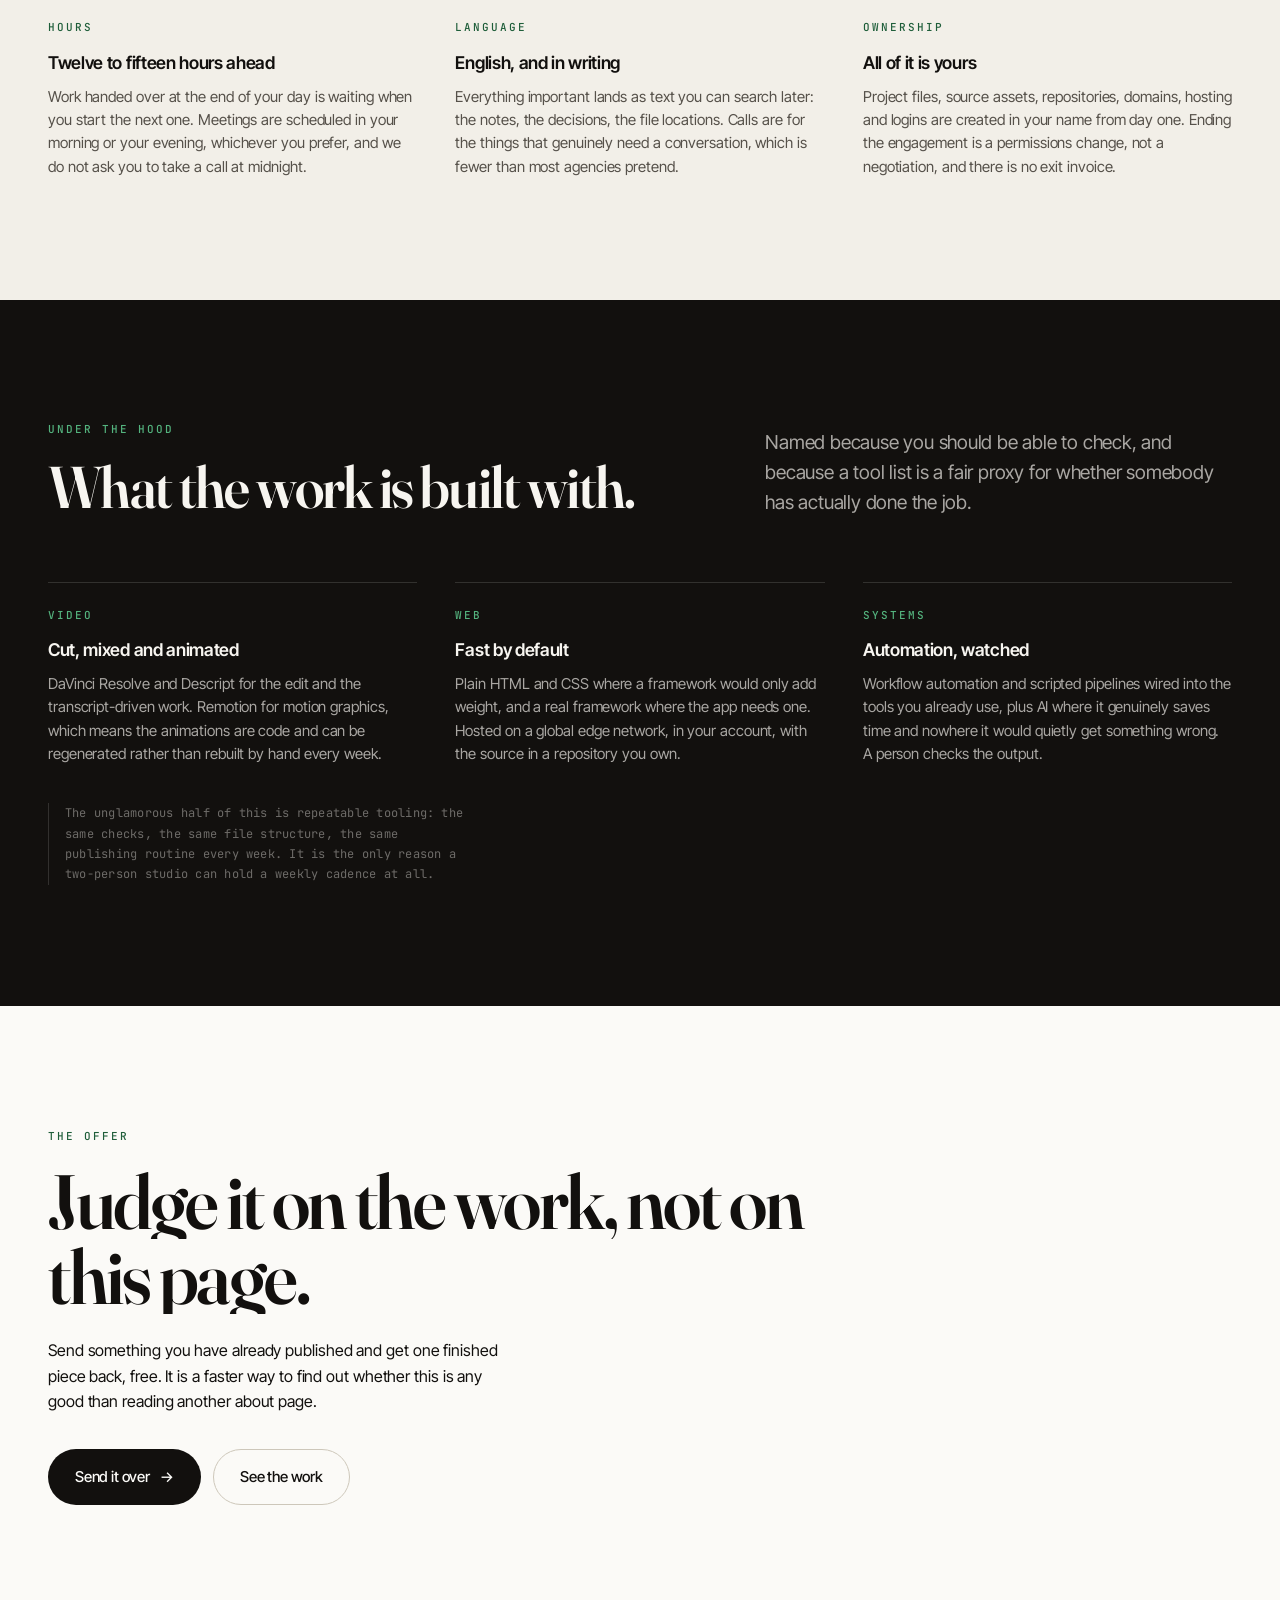
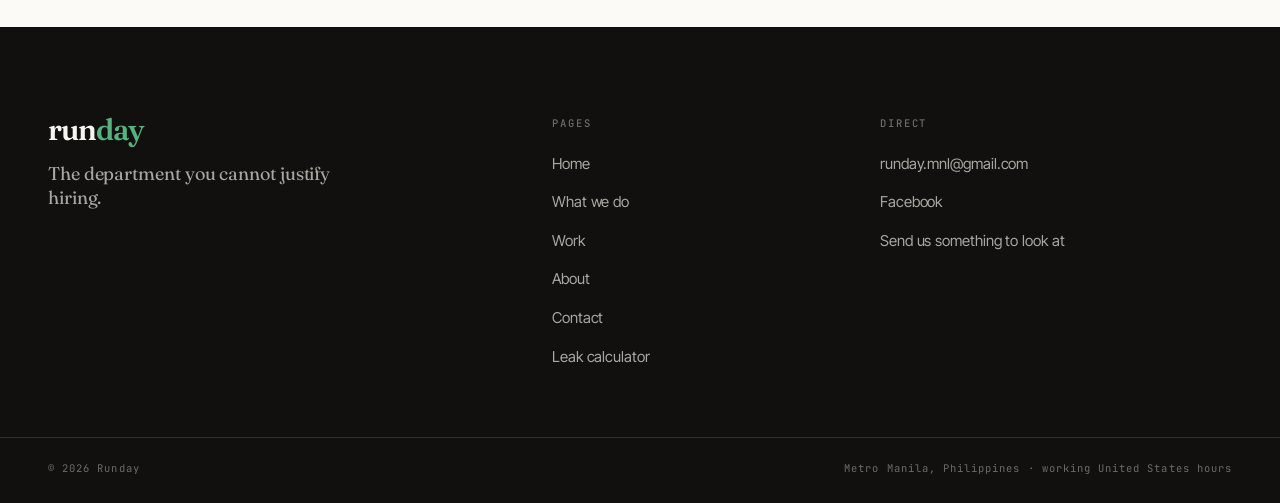
==== commit 1f780596: "Widen to the outsourced department, and rebuild the site as editorial paper Positioning. The site le" ====
--- a/about.html
+++ b/about.html
@@ -3,184 +3,173 @@
 <head>
   <meta charset="UTF-8">
   <meta name="viewport" content="width=device-width, initial-scale=1.0">
-  <title>About Runday | A Small Production Studio</title>
-  <meta name="description" content="Runday is a small production studio in Metro Manila that runs the whole weekly output for one grower channel. Two clients at a time, no headcount claims, no account managers. Working United States hours.">
+  <title>About Runday: Small, and Saying So</title>
+  <meta name="description" content="Runday is a two-client studio in Metro Manila working United States hours. What we will not do, how working with us actually goes, and what the work is built with.">
   <meta name="robots" content="index, follow">
   <meta name="author" content="Runday">
-  <meta name="theme-color" content="#C24B2A">
+  <meta name="theme-color" content="#12100E">
   <link rel="canonical" href="https://runday.tech/about.html">
 
   <link rel="icon" type="image/svg+xml" href="assets/favicon.svg">
   <link rel="icon" href="assets/favicon.ico" sizes="any">
   <link rel="icon" type="image/png" sizes="48x48" href="assets/favicon-48.png">
-  <link rel="icon" type="image/png" sizes="96x96" href="assets/favicon-96.png">
   <link rel="icon" type="image/png" sizes="192x192" href="assets/favicon-192.png">
   <link rel="apple-touch-icon" href="assets/favicon-180.png">
 
   <meta property="og:type" content="website">
-  <meta property="og:title" content="About Runday | A Small Production Studio">
-  <meta property="og:description" content="Two clients at a time. No headcount claims, no account managers. Working United States hours.">
+  <meta property="og:title" content="About Runday: Small, and Saying So">
+  <meta property="og:description" content="A two-client studio in Metro Manila, working United States hours.">
   <meta property="og:image" content="https://runday.tech/assets/og-image.png">
-  <meta property="og:image:width" content="1200">
-  <meta property="og:image:height" content="630">
-  <meta property="og:image:alt" content="Runday, the production department for grower podcasts.">
   <meta property="og:url" content="https://runday.tech/about.html">
   <meta name="twitter:card" content="summary_large_image">
-  <meta name="twitter:title" content="About Runday | A Small Production Studio">
-  <meta name="twitter:description" content="Two clients at a time. No headcount claims, no account managers.">
   <meta name="twitter:image" content="https://runday.tech/assets/og-image.png">
 
   <link rel="preconnect" href="https://fonts.googleapis.com">
   <link rel="preconnect" href="https://fonts.gstatic.com" crossorigin>
-  <link href="https://fonts.googleapis.com/css2?family=Inter:wght@400;500;600;700&family=Space+Grotesk:wght@400;500;600;700&display=swap" rel="stylesheet">
+  <link href="https://fonts.googleapis.com/css2?family=Fraunces:opsz,wght@9..144,400..700&family=Inter+Tight:wght@400;500;600&family=JetBrains+Mono:wght@400;500&display=swap" rel="stylesheet">
   <link rel="stylesheet" href="styles.css">
-
-  <script type="application/ld+json">
-  {
-    "@context": "https://schema.org",
-    "@graph": [
-      { "@type": "AboutPage", "name": "About Runday", "url": "https://runday.tech/about.html" },
-      {
-        "@type": "BreadcrumbList",
-        "itemListElement": [
-          { "@type": "ListItem", "position": 1, "name": "Home", "item": "https://runday.tech/" },
-          { "@type": "ListItem", "position": 2, "name": "About", "item": "https://runday.tech/about.html" }
-        ]
-      }
-    ]
-  }
-  </script>
 </head>
 <body>
   <a href="#main" class="skip-link">Skip to content</a>
 
-  <nav class="nav nav-onhero">
-    <div class="container">
-      <a href="index.html" class="nav-logo"><img src="assets/favicon-192.png" alt="" class="nav-logo-mark" width="34" height="34">run<span>day</span></a>
-      <button class="nav-mobile-toggle" onclick="var l=document.querySelector('.nav-links');l.classList.toggle('open');this.setAttribute('aria-expanded',l.classList.contains('open'))" aria-label="Menu" aria-expanded="false">&#9776;</button>
+  <nav class="nav">
+    <div class="container">
+      <a href="index.html" class="nav-logo"><img src="assets/favicon-192.png" alt="" class="nav-logo-mark" width="26" height="26">run<span>day</span></a>
+      <button class="nav-toggle" aria-label="Menu" aria-expanded="false"><i></i><i></i><i></i></button>
       <ul class="nav-links">
         <li><a href="index.html">Home</a></li>
-        <li><a href="services.html">What ships</a></li>
+        <li><a href="services.html">What we do</a></li>
         <li><a href="work.html">Work</a></li>
         <li><a href="about.html" class="active">About</a></li>
-        <li><a href="contact.html">Contact</a></li>
+        <li><a href="contact.html" class="nav-cta">Book a call</a></li>
       </ul>
     </div>
+    <span class="nav-progress" aria-hidden="true"></span>
   </nav>
 
   <main id="main">
 
-  <section class="hero hero-page">
-    <div class="hp-mesh" aria-hidden="true"></div>
-    <div class="hero-grain" aria-hidden="true"></div>
-    <div class="container hero-content">
-      <div class="hero-copy">
-        <div class="hero-sub">who you are hiring</div>
-        <h1>Small, and saying so.</h1>
-        <p>Runday is a production studio in Metro Manila. It is small. The person who cuts your episode is the person you talk to, and there is no account manager in between.</p>
-      </div>
-    </div>
-  </section>
-
+  <section class="page-head">
+    <div class="hero-cols" aria-hidden="true">
+      <span style="--i:0"></span><span style="--i:1"></span><span style="--i:2"></span>
+      <span style="--i:3"></span><span style="--i:4"></span><span style="--i:5"></span>
+    </div>
+    <div class="hero-ghost" aria-hidden="true">R</div>
+    <div class="container hero-inner">
+      <span class="kicker">About</span>
+      <h1 class="hero-h1" data-split data-split-now>Small, and saying so.</h1>
+      <p class="lead rise" style="--d:.45s">Runday is a studio in Metro Manila that works United States hours and takes two clients at a time. The person who does your work is the person you talk to. There is no bench, no account layer and no second office, and pretending otherwise would fall apart on the first call anyway.</p>
+    </div>
+  </section>
+
+  <!-- FOUR THINGS -->
   <section class="section">
     <div class="container">
-      <div class="about-content">
-        <p>Most agency sites in this category open with a number: four hundred companies served, three thousand shows launched. We do not have a number like that and we are not going to imply one. What we have is narrower and, for the thing you are actually buying, more useful.</p>
-        <p>Runday runs the entire weekly output for a US grower equipment brand's interview show. Not the editing. The whole department: the long-form cut, five verticals, the motion graphics, the thumbnails a client signs off on, the on-screen cards, the per-platform captions, the scheduling, and the compliance judgment that a regulated vertical demands. Eleven episodes, no missed weeks.</p>
-        <p>That is one client. It is also the most relevant possible experience for the job on this site, because it is the same job, done every week, in the same industry, under the same platform rules that will apply to yours.</p>
-        <p>The founder, James Yaptangco, is also a working content creator, which is where the read on what actually performs comes from. That matters more than it sounds: knowing which ten seconds of a fifty-minute tape will hold a scroll is not an editing skill, and it is not one an auto-clipper has.</p>
-      </div>
-    </div>
-  </section>
-
-  <section class="section section-alt">
-    <div class="container section-centered">
-      <div class="section-sub">how we work</div>
-      <h2>Four things we will not do.</h2>
-      <p class="section-intro">Stated up front, because each one is something this industry does routinely and each one would eventually cost you.</p>
-    </div>
-    <div class="container">
-      <div class="steps-grid" style="grid-template-columns:repeat(auto-fit,minmax(240px,1fr))">
-        <div class="step-card fade-up">
-          <span class="step-number">01</span>
+      <div class="sec-head">
+        <div>
+          <span class="kicker">The rules</span>
+          <h2 class="sec-h" data-split>Four things we will not do.</h2>
+        </div>
+        <p class="lead rise">These are not values on a wall. Each one has cost us something, which is the only reason they are worth writing down.</p>
+      </div>
+
+      <div class="grid-2">
+        <div class="tile rise">
+          <span class="kicker">One</span>
           <h3>Claim a team we do not have</h3>
-          <p>No stock staff photos, no "our team of editors", no invented headcount. If you ask how many people work on your show, the honest answer is the one you will get, and it will not change after you sign.</p>
-        </div>
-        <div class="step-card fade-up">
-          <span class="step-number">02</span>
-          <h3>Quietly subcontract your show</h3>
-          <p>The worry behind "is it just you" is usually that the work is being passed to a stranger you never approved. It is not. That is exactly why the capacity limit is two clients rather than ten.</p>
-        </div>
-        <div class="step-card fade-up">
-          <span class="step-number">03</span>
+          <p>No stock photos of a standup, no "our team of specialists". Two clients at a time is the honest capacity of the people who are actually here, and it is on the pricing section rather than buried.</p>
+        </div>
+        <div class="tile rise">
+          <span class="kicker">Two</span>
+          <h3>Quietly subcontract your work</h3>
+          <p>If something ever needs a specialist we do not have, you will be told before it happens and you can say no. What you will not get is a stranger cutting your episode because the calendar got tight.</p>
+        </div>
+        <div class="tile rise">
+          <span class="kicker">Three</span>
           <h3>Promise numbers we do not control</h3>
-          <p>We will not forecast your downloads, your revenue or your subscriber growth. We control what ships, how consistently, and whether it is compliant. An algorithm decides the rest and anyone who tells you otherwise is selling.</p>
-        </div>
-        <div class="step-card fade-up">
-          <span class="step-number">04</span>
+          <p>We can promise what ships, when it ships and how good it is. Views, downloads, leads and revenue depend on your product, your market and an algorithm, and anybody guaranteeing those is selling you a coin flip.</p>
+        </div>
+        <div class="tile rise">
+          <span class="kicker">Four</span>
           <h3>Compete on being cheap</h3>
-          <p>There is always someone offshore who will do it for less, and increasingly there is a tool that will do a worse version for $29 a month. Neither is what this is. We sell the pipeline and the judgment, never the clipping.</p>
-        </div>
-      </div>
-    </div>
-  </section>
-
-  <section class="section">
-    <div class="container section-centered">
-      <div class="section-sub">practicalities</div>
-      <h2>Working with us from the United States.</h2>
-    </div>
-    <div class="container">
-      <div class="price-frame fade-up">
-        <div class="price-row">
-          <span class="price-k">Where we are</span>
-          <span class="price-v">Metro Manila, Philippines. We say so on the homepage because being evasive about it creates exactly the trust problem that being straightforward avoids.</span>
-        </div>
-        <div class="price-row">
-          <span class="price-k">The timezone</span>
-          <span class="price-v">Twelve to fifteen hours ahead of the US. In practice that is a feature: what you hand over at the end of your day is waiting when you start the next one.</span>
-        </div>
-        <div class="price-row">
-          <span class="price-k">How we communicate</span>
-          <span class="price-v">English, in writing, so nothing depends on catching each other live. Calls when you want one, on your calendar.</span>
-        </div>
-        <div class="price-row">
-          <span class="price-k">What runs where</span>
-          <span class="price-v">Your accounts, your storage, your channels. Nothing is hosted on a platform of ours that you would have to leave.</span>
-        </div>
-      </div>
-    </div>
-  </section>
-
-  <section class="section section-alt">
-    <div class="container section-centered">
-      <div class="section-sub">the toolkit</div>
-      <h2>What the work is built with.</h2>
-      <p class="section-intro">Listed because people ask, not because the tools are the point. The judgment is the point.</p>
-      <div class="tools-row">
-        <span class="tool-item">DaVinci Resolve</span>
-        <span class="tool-item">Descript</span>
-        <span class="tool-item">Remotion</span>
-        <span class="tool-item">Adobe</span>
-        <span class="tool-item">Buffer</span>
-        <span class="tool-item">Google Workspace</span>
-      </div>
-    </div>
-  </section>
-
-  <section class="section">
-    <div class="container">
-      <div class="cta-banner">
-        <div class="cta-grid-bg" aria-hidden="true"></div>
-        <div class="cta-content">
-          <div class="section-sub">ready?</div>
-          <h2>Judge it on the work, not the page.</h2>
-          <p>Send an episode you have already published and get one finished vertical back, free. Thirty minutes on a call if you would rather talk first.</p>
-          <div class="hero-ctas">
-            <a href="contact.html#form" class="btn btn-primary">Send an episode</a>
-            <a href="contact.html" class="btn btn-ghost">Book a call</a>
-          </div>
-        </div>
+          <p>There is always a cheaper option, and at the bottom of that market the work is done by somebody who will burn out or disappear. We would rather lose the deal than win it by being the lowest number in the inbox.</p>
+        </div>
+      </div>
+    </div>
+  </section>
+
+  <!-- WORKING WITH US -->
+  <section class="section band-paper2">
+    <div class="container">
+      <div class="sec-head">
+        <div>
+          <span class="kicker">Practicalities</span>
+          <h2 class="sec-h" data-split>Working with us from the United States.</h2>
+        </div>
+        <p class="lead rise">The distance is the thing people ask about first, so here it is answered before you have to.</p>
+      </div>
+
+      <div class="grid-3">
+        <div class="tile rise">
+          <span class="kicker">Hours</span>
+          <h3>Twelve to fifteen hours ahead</h3>
+          <p>Work handed over at the end of your day is waiting when you start the next one. Meetings are scheduled in your morning or your evening, whichever you prefer, and we do not ask you to take a call at midnight.</p>
+        </div>
+        <div class="tile rise">
+          <span class="kicker">Language</span>
+          <h3>English, and in writing</h3>
+          <p>Everything important lands as text you can search later: the notes, the decisions, the file locations. Calls are for the things that genuinely need a conversation, which is fewer than most agencies pretend.</p>
+        </div>
+        <div class="tile rise">
+          <span class="kicker">Ownership</span>
+          <h3>All of it is yours</h3>
+          <p>Project files, source assets, repositories, domains, hosting and logins are created in your name from day one. Ending the engagement is a permissions change, not a negotiation, and there is no exit invoice.</p>
+        </div>
+      </div>
+    </div>
+  </section>
+
+  <!-- BUILT WITH -->
+  <section class="section on-ink">
+    <div class="container">
+      <div class="sec-head">
+        <div>
+          <span class="kicker">Under the hood</span>
+          <h2 class="sec-h" data-split>What the work is built with.</h2>
+        </div>
+        <p class="lead rise">Named because you should be able to check, and because a tool list is a fair proxy for whether somebody has actually done the job.</p>
+      </div>
+
+      <div class="grid-3">
+        <div class="tile rise">
+          <span class="kicker">Video</span>
+          <h3>Cut, mixed and animated</h3>
+          <p>DaVinci Resolve and Descript for the edit and the transcript-driven work. Remotion for motion graphics, which means the animations are code and can be regenerated rather than rebuilt by hand every week.</p>
+        </div>
+        <div class="tile rise">
+          <span class="kicker">Web</span>
+          <h3>Fast by default</h3>
+          <p>Plain HTML and CSS where a framework would only add weight, and a real framework where the app needs one. Hosted on a global edge network, in your account, with the source in a repository you own.</p>
+        </div>
+        <div class="tile rise">
+          <span class="kicker">Systems</span>
+          <h3>Automation, watched</h3>
+          <p>Workflow automation and scripted pipelines wired into the tools you already use, plus AI where it genuinely saves time and nowhere it would quietly get something wrong. A person checks the output.</p>
+        </div>
+      </div>
+
+      <p class="note rise" style="margin-top:38px">The unglamorous half of this is repeatable tooling: the same checks, the same file structure, the same publishing routine every week. It is the only reason a two-person studio can hold a weekly cadence at all.</p>
+    </div>
+  </section>
+
+  <section class="section cta-band">
+    <div class="container">
+      <span class="kicker">The offer</span>
+      <h2 class="cta-h" data-split style="margin-top:18px">Judge it on the work, not on this page.</h2>
+      <p>Send something you have already published and get one finished piece back, free. It is a faster way to find out whether this is any good than reading another about page.</p>
+      <div class="btn-row">
+        <a href="contact.html#form" class="btn btn-primary" data-magnet>Send it over<span class="btn-arrow" aria-hidden="true">&rarr;</span></a>
+        <a href="work.html" class="btn btn-ghost">See the work</a>
       </div>
     </div>
   </section>
@@ -189,25 +178,36 @@
 
   <footer class="footer">
     <div class="container">
-      <div class="footer-brand">
-        <div class="nav-logo">run<span>day</span></div>
-        <p class="footer-tagline">You record once. We ship the week.</p>
-      </div>
-      <div class="footer-links">
-        <h2>Pages</h2>
-        <ul>
-          <li><a href="index.html">Home</a></li>
-          <li><a href="services.html">What ships</a></li>
-          <li><a href="work.html">Work</a></li>
-          <li><a href="about.html">About</a></li>
-          <li><a href="contact.html">Contact</a></li>
-          <li><a href="calculator.html">Leak calculator</a></li>
-        </ul>
+      <div class="footer-top">
+        <div>
+          <div class="nav-logo">run<span>day</span></div>
+          <p class="footer-tag">The department you cannot justify hiring.</p>
+        </div>
+        <div class="footer-col">
+          <h2>Pages</h2>
+          <ul>
+            <li><a href="index.html">Home</a></li>
+            <li><a href="services.html">What we do</a></li>
+            <li><a href="work.html">Work</a></li>
+            <li><a href="about.html">About</a></li>
+            <li><a href="contact.html">Contact</a></li>
+            <li><a href="calculator.html">Leak calculator</a></li>
+          </ul>
+        </div>
+        <div class="footer-col">
+          <h2>Direct</h2>
+          <ul>
+            <li><a href="mailto:runday.mnl@gmail.com">runday.mnl@gmail.com</a></li>
+            <li><a href="https://www.facebook.com/profile.php?id=61590141402371" rel="noopener">Facebook</a></li>
+            <li><a href="contact.html#form">Send us something to look at</a></li>
+          </ul>
+        </div>
       </div>
     </div>
     <div class="footer-bottom">
       <div class="container">
-        &copy; 2026 Runday. Metro Manila, Philippines. Working United States hours.
+        <span>&copy; 2026 Runday</span>
+        <span>Metro Manila, Philippines &middot; working United States hours</span>
       </div>
     </div>
   </footer>
--- a/styles.css
+++ b/styles.css
@@ -1,3251 +1,1116 @@
-/* === RUNDAY — Design System v3 === */
-/* Palette: Earth & Cream | Font: Space Grotesk + Inter | Voice: The Partner */
+/* ============================================================================
+   RUNDAY - Design System v4 "Editorial Paper"
+   Palette : paper #FBFAF7 / ink #12100E / field green #1F5E3A
+   Type    : Fraunces (display) + Inter Tight (text) + JetBrains Mono (data)
+   Voice   : the department you cannot afford to hire
+   ========================================================================== */
+
+/* ---------------------------------------------------------------- 1. TOKENS */
 
 :root {
-  --bg: #F0E8DC;
-  --bg-white: #FAF6EF;
-  --dark: #2C2418;
-  --terracotta: #C24B2A;
-  --terracotta-hover: #A83D22;
-  --terracotta-subtle: rgba(194, 75, 42, 0.1);
-  --terracotta-border: rgba(194, 75, 42, 0.18);
-  --olive: #6B7B5E;
-  --olive-subtle: rgba(107, 123, 94, 0.12);
-  --text-primary: #2C2418;
-  --text-secondary: #665A4D;   /* was #7A6E60 = 4.10:1 on --bg, failed WCAG AA */
-  --text-muted: #6E6154;       /* was #9C8E7C = 2.60:1 on --bg, failed WCAG AA */
-  --border: #D8CCBD;
-  --card-bg: #FAF6EF;
-  --card-border: #E2D8CB;
-  --nav-height: 72px;
-  --grid-color: rgba(194, 75, 42, 0.06);
-  --accent: #C24B2A;           /* was undefined but referenced 7 times inline */
-  --font-heading: 'Space Grotesk', system-ui, sans-serif;
-  --font-body: 'Inter', system-ui, sans-serif;
-  --font-accent: 'Georgia', serif;
-}
-
-*, *::before, *::after {
-  margin: 0;
-  padding: 0;
-  box-sizing: border-box;
-}
-
-html {
-  scroll-behavior: smooth;
-}
+  /* ground */
+  --paper:        #FBFAF7;
+  --paper-2:      #F2EFE8;
+  --paper-3:      #E9E5DA;
+
+  /* ink */
+  --ink:          #12100E;
+  --ink-2:        #1C1916;
+  --ink-soft:     #56514A;
+  --ink-faint:    #857E74;
+
+  /* rules */
+  --rule:         #E2DED5;
+  --rule-strong:  #CDC7BA;
+
+  /* accent */
+  --field:        #1F5E3A;
+  --field-lit:    #2F8355;
+  --field-bright: #54B37E;   /* only on ink grounds */
+  --field-wash:   rgba(31, 94, 58, 0.07);
+  --field-rule:   rgba(31, 94, 58, 0.22);
+
+  /* on-ink inversions */
+  --on-ink:       #F7F5F0;
+  --on-ink-soft:  rgba(247, 245, 240, 0.66);
+  --on-ink-faint: rgba(247, 245, 240, 0.40);
+  --on-ink-rule:  rgba(247, 245, 240, 0.14);
+
+  /* type */
+  --serif:  'Fraunces', 'Iowan Old Style', Georgia, serif;
+  --sans:   'Inter Tight', 'Inter', system-ui, -apple-system, sans-serif;
+  --mono:   'JetBrains Mono', ui-monospace, 'SF Mono', Menlo, monospace;
+
+  /* metrics */
+  --nav-h:      68px;
+  --gutter:     28px;
+  --max:        1240px;
+  --max-wide:   1560px;
+
+  /* motion */
+  --ease:        cubic-bezier(0.22, 1, 0.36, 1);
+  --ease-in-out: cubic-bezier(0.65, 0, 0.35, 1);
+}
+
+/* ------------------------------------------------------------- 2. RESET/BASE */
+
+*, *::before, *::after { margin: 0; padding: 0; box-sizing: border-box; }
+
+html { scroll-behavior: smooth; -webkit-text-size-adjust: 100%; }
 
 body {
-  font-family: var(--font-body);
-  background: var(--bg);
-  color: var(--text-primary);
-  line-height: 1.6;
+  font-family: var(--sans);
+  font-size: 17px;
+  line-height: 1.62;
+  font-weight: 400;
+  letter-spacing: -0.005em;
+  color: var(--ink);
+  background: var(--paper);
   -webkit-font-smoothing: antialiased;
-}
-
-a {
-  color: inherit;
-  text-decoration: none;
-}
-
-img {
-  max-width: 100%;
+  -moz-osx-font-smoothing: grayscale;
+}
+
+/* NOTE: no overflow-x on <body>. `overflow-x: hidden` turns the body into a
+   scroll container, which quietly breaks every `position: sticky` on the page
+   (the department stack and the pinned horizontal track). Anything that would
+   bleed sideways is clipped by its own section instead. */
+
+/* Paper grain. One fixed layer over everything, non-interactive. */
+body::after {
+  content: '';
+  position: fixed;
+  inset: 0;
+  z-index: 300;
+  pointer-events: none;
+  opacity: 0.55;
+  background-image: url("data:image/svg+xml,%3Csvg xmlns='http://www.w3.org/2000/svg' width='180' height='180'%3E%3Cfilter id='n'%3E%3CfeTurbulence type='fractalNoise' baseFrequency='0.82' numOctaves='3' stitchTiles='stitch'/%3E%3CfeColorMatrix type='saturate' values='0'/%3E%3C/filter%3E%3Crect width='180' height='180' filter='url(%23n)' opacity='0.05'/%3E%3C/svg%3E");
+}
+
+a { color: inherit; text-decoration: none; }
+img, svg { max-width: 100%; display: block; }
+ul, ol { list-style: none; }
+button { font: inherit; color: inherit; background: none; border: none; cursor: pointer; }
+
+::selection { background: var(--field); color: var(--paper); }
+
+.skip-link {
+  position: absolute; left: -9999px; top: 0; z-index: 999;
+  background: var(--ink); color: var(--paper);
+  padding: 12px 20px; font-family: var(--mono); font-size: 12px;
+}
+.skip-link:focus { left: 12px; top: 12px; }
+
+:focus-visible { outline: 2px solid var(--field); outline-offset: 3px; }
+.on-ink :focus-visible { outline-color: var(--field-bright); }
+
+/* ------------------------------------------------------------- 3. TYPE SCALE */
+
+h1, h2, h3, h4 { font-weight: 400; }
+
+.hero-h1 {
+  font-family: var(--serif);
+  font-variation-settings: 'SOFT' 0, 'WONK' 1, 'opsz' 144;
+  font-weight: 600;
+  font-size: clamp(2.75rem, 7.7vw, 6.9rem);
+  line-height: 0.95;
+  letter-spacing: -0.034em;
+}
+
+.sec-h {
+  font-family: var(--serif);
+  font-variation-settings: 'SOFT' 0, 'WONK' 1, 'opsz' 120;
+  font-weight: 600;
+  font-size: clamp(2rem, 4.6vw, 3.85rem);
+  line-height: 1.03;
+  letter-spacing: -0.028em;
+  max-width: 19ch;
+}
+.sec-h-wide { max-width: 26ch; }
+
+h3 {
+  font-family: var(--sans);
+  font-weight: 600;
+  font-size: 1.1rem;
+  line-height: 1.35;
+  letter-spacing: -0.018em;
+}
+
+.serif-h {
+  font-family: var(--serif);
+  font-variation-settings: 'SOFT' 0, 'WONK' 1, 'opsz' 60;
+  font-weight: 600;
+  font-size: clamp(1.4rem, 2.2vw, 1.85rem);
+  line-height: 1.15;
+  letter-spacing: -0.022em;
+}
+
+.kicker {
+  font-family: var(--mono);
+  font-size: 11px;
+  font-weight: 500;
+  letter-spacing: 0.18em;
+  text-transform: uppercase;
+  color: var(--field);
   display: block;
 }
+.kicker-faint { color: var(--ink-faint); }
+.on-ink .kicker { color: var(--field-bright); }
+.on-ink .kicker-faint { color: var(--on-ink-faint); }
+
+.lead {
+  font-size: clamp(1.04rem, 1.5vw, 1.24rem);
+  line-height: 1.56;
+  color: var(--ink-soft);
+  max-width: 62ch;
+  letter-spacing: -0.011em;
+}
+.on-ink .lead { color: var(--on-ink-soft); }
+
+.mono {
+  font-family: var(--mono);
+  font-size: 12px;
+  letter-spacing: 0.05em;
+  font-variant-numeric: tabular-nums;
+}
+.tnum { font-variant-numeric: tabular-nums; }
+strong, b { font-weight: 600; }
+
+/* ---------------------------------------------------------------- 4. LAYOUT */
 
 .container {
-  max-width: 1120px;
+  width: 100%;
+  max-width: var(--max);
   margin: 0 auto;
-  padding: 0 24px;
-}
-
-/* === NAV === */
+  padding: 0 var(--gutter);
+  position: relative;
+  z-index: 2;
+}
+.container-wide { max-width: var(--max-wide); }
+
+.section { padding: clamp(72px, 9.5vw, 130px) 0; position: relative; }
+.section-tight { padding: clamp(52px, 6.5vw, 84px) 0; }
+
+.band-paper2 { background: var(--paper-2); }
+.on-ink { background: var(--ink); color: var(--on-ink); }
+.on-ink p { color: var(--on-ink-soft); }
+.on-ink .sec-h, .on-ink h3, .on-ink .serif-h { color: var(--on-ink); }
+
+.ruled { border-top: 1px solid var(--rule); }
+.on-ink.ruled { border-top-color: var(--on-ink-rule); }
+
+.sec-head {
+  display: grid;
+  grid-template-columns: minmax(0, 7fr) minmax(0, 5fr);
+  gap: clamp(24px, 5vw, 72px);
+  align-items: end;
+  margin-bottom: clamp(40px, 5vw, 66px);
+}
+.sec-head .kicker { margin-bottom: 18px; }
+.sec-head-single { grid-template-columns: 1fr; max-width: 68ch; }
+
+/* ------------------------------------------------------------------- 5. NAV */
 
 .nav {
   position: fixed;
-  top: 0;
-  left: 0;
-  right: 0;
-  height: var(--nav-height);
-  background: rgba(240, 232, 220, 0.9);
-  backdrop-filter: blur(12px);
-  -webkit-backdrop-filter: blur(12px);
-  border-bottom: 1px solid var(--border);
-  z-index: 100;
+  top: 0; left: 0; right: 0;
+  height: var(--nav-h);
+  z-index: 200;
   display: flex;
   align-items: center;
-}
-
-/* === RUNNING 8-BIT BUNNY (loops across top, over the nav) === */
+  background: rgba(251, 250, 247, 0.74);
+  backdrop-filter: saturate(180%) blur(14px);
+  -webkit-backdrop-filter: saturate(180%) blur(14px);
+  border-bottom: 1px solid transparent;
+  transition: transform 0.42s var(--ease), background 0.3s ease, border-color 0.3s ease;
+}
+.nav.is-scrolled { border-bottom-color: var(--rule); }
+.nav.is-hidden { transform: translateY(-102%); }
 
 .nav .container {
   display: flex;
   align-items: center;
   justify-content: space-between;
-  width: 100%;
+  gap: 20px;
 }
 
 .nav-logo {
   display: inline-flex;
   align-items: center;
-  gap: 0;
-  font-family: var(--font-heading);
-  font-size: 24px;
-  font-weight: 700;
-  letter-spacing: -0.5px;
-  color: var(--dark);
-}
-
-.nav-logo span {
-  color: var(--terracotta);
-}
-
-.nav-logo-mark {
-  width: 34px;
-  height: 34px;
-  border-radius: 9px;
-  display: block;
-  flex-shrink: 0;
-  margin-right: 10px;
-  box-shadow: 0 1px 3px rgba(44, 36, 24, 0.18);
-}
-
-/* Footer logo: drop the badge tile, keep just the wordmark */
-.footer-brand .nav-logo .nav-logo-mark { display: none; }
-
-.nav-links {
-  display: flex;
-  gap: 32px;
-  list-style: none;
-}
-
+  font-family: var(--serif);
+  font-variation-settings: 'SOFT' 0, 'WONK' 0, 'opsz' 40;
+  font-weight: 600;
+  font-size: 25px;
+  letter-spacing: -0.035em;
+  color: var(--ink);
+  line-height: 1;
+}
+.nav-logo span { color: var(--field); }
+.nav-logo-mark { width: 26px; height: 26px; border-radius: 6px; margin-right: 10px; flex-shrink: 0; }
+
+.nav-links { display: flex; align-items: center; gap: 2px; }
 .nav-links a {
-  font-size: 15px;
-  color: var(--text-secondary);
-  transition: color 0.2s;
-}
-
-.nav-links a:hover,
-.nav-links a.active {
-  color: var(--text-primary);
-}
-
-.nav-mobile-toggle {
-  display: none;
-  background: none;
-  border: none;
-  color: var(--dark);
-  font-size: 24px;
-  cursor: pointer;
-}
-
-/* On-dark nav variant: while the nav floats over the dark hero stage it goes
-   translucent-dark with light links; once scrolled it reverts to cream. */
-.nav {
-  transition: background 0.35s ease, border-color 0.35s ease;
-}
-.nav-logo, .nav-links a, .nav-mobile-toggle { transition: color 0.35s ease; }
-.nav.nav-onhero:not(.is-scrolled) {
-  background: rgba(23, 17, 10, 0.42);
-  border-bottom-color: rgba(245, 238, 226, 0.10);
-}
-.nav.nav-onhero:not(.is-scrolled) .nav-logo { color: #F5EEE2; }
-.nav.nav-onhero:not(.is-scrolled) .nav-logo span { color: #E2814F; }
-.nav.nav-onhero:not(.is-scrolled) .nav-links a { color: rgba(245, 238, 226, 0.68); }
-.nav.nav-onhero:not(.is-scrolled) .nav-links a:hover,
-.nav.nav-onhero:not(.is-scrolled) .nav-links a.active { color: #FFFFFF; }
-.nav.nav-onhero:not(.is-scrolled) .nav-mobile-toggle { color: #F5EEE2; }
-
-/* === HERO === */
-
-/* Dark "stage": warm espresso, scoped to the hero only. The rest of the
-   site stays cream — the hero fades back into --bg at its base. */
-.hero {
-  --hero-ink: #241B10;
-  --hero-ink-2: #17110A;
-  --hero-fg: #F5EEE2;
-  --hero-fg-soft: #CDBFA9;
-  --hero-fg-muted: #A08F79;
-  --hero-line: rgba(245, 238, 226, 0.14);
-  --hero-glass: rgba(40, 30, 19, 0.55);
+  display: inline-block;
+  font-size: 14px;
+  font-weight: 500;
+  letter-spacing: -0.01em;
+  color: var(--ink-soft);
+  padding: 8px 13px;
   position: relative;
-  padding: 150px 0 0;
-  overflow: hidden;
-  background:
-    radial-gradient(1100px 640px at 72% 8%, #3A2818 0%, rgba(58, 40, 24, 0) 62%),
-    radial-gradient(900px 560px at 12% 88%, #2E2213 0%, rgba(46, 34, 19, 0) 58%),
-    linear-gradient(180deg, var(--hero-ink-2) 0%, var(--hero-ink) 46%, #2A1F12 100%);
-}
-
-/* seam: the stage dissolves into the cream body, no hard edge */
-.hero::after {
+  transition: color 0.22s ease;
+}
+.nav-links a::after {
   content: '';
   position: absolute;
-  left: 0;
-  right: 0;
-  bottom: 0;
-  height: 230px;
-  background: linear-gradient(to bottom, rgba(240, 232, 220, 0) 0%, var(--bg) 92%);
-  pointer-events: none;
-  z-index: 0;
-}
-
-/* copy recolored for the dark stage */
-.hero .hero-sub { color: #E2A24F; }
-.hero .hero-trust { color: var(--hero-fg-muted); }
-.hero .hero-trust a { color: var(--hero-fg); border-bottom-color: rgba(226, 129, 79, 0.5); }
-.hero .hero-trust a:hover { border-bottom-color: #E2814F; }
-.hero .btn-ghost {
-  color: var(--hero-fg);
-  border-color: rgba(245, 238, 226, 0.28);
-}
-.hero .btn-ghost:hover {
-  border-color: rgba(245, 238, 226, 0.55);
-  background: rgba(245, 238, 226, 0.06);
-}
-
-.hero-layout {
-  display: grid;
-  grid-template-columns: minmax(0, 1.08fr) minmax(0, 0.92fr);
+  left: 13px; right: 13px; bottom: 4px;
+  height: 1px;
+  background: var(--field);
+  transform: scaleX(0);
+  transform-origin: left;
+  transition: transform 0.34s var(--ease);
+}
+.nav-links a:hover { color: var(--ink); }
+.nav-links a:hover::after, .nav-links a.active::after { transform: scaleX(1); }
+.nav-links a.active { color: var(--ink); }
+
+.nav-cta {
+  margin-left: 10px;
+  font-size: 13.5px !important;
+  font-weight: 500;
+  padding: 9px 17px !important;
+  border: 1px solid var(--ink);
+  border-radius: 100px;
+  color: var(--ink) !important;
+  transition: background 0.26s var(--ease), color 0.26s var(--ease);
+}
+.nav-cta::after { display: none !important; }
+.nav-cta:hover { background: var(--ink); color: var(--paper) !important; }
+
+.nav-toggle { display: none; }
+
+/* Reading progress, hairline across the very top of the nav. */
+.nav-progress {
+  position: absolute;
+  left: 0; bottom: -1px;
+  height: 2px;
+  width: 100%;
+  background: var(--field);
+  transform: scaleX(0);
+  transform-origin: left;
+  will-change: transform;
+}
+
+/* --------------------------------------------------------------- 6. BUTTONS */
+
+.btn {
+  display: inline-flex;
   align-items: center;
-  gap: 48px;
-}
-
-.hero-copy {
-  text-align: left;
-}
-
-.hero-grid {
+  gap: 10px;
+  font-family: var(--sans);
+  font-size: 15px;
+  font-weight: 500;
+  letter-spacing: -0.012em;
+  padding: 15px 26px;
+  border-radius: 100px;
+  border: 1px solid transparent;
+  position: relative;
+  overflow: hidden;
+  isolation: isolate;
+  transition: color 0.3s var(--ease), border-color 0.3s var(--ease);
+  will-change: transform;
+}
+.btn::before {
+  content: '';
   position: absolute;
   inset: 0;
-  background-image:
-    linear-gradient(rgba(245, 238, 226, 0.055) 1px, transparent 1px),
-    linear-gradient(90deg, rgba(245, 238, 226, 0.055) 1px, transparent 1px);
-  background-size: 64px 64px;
-  mask-image: radial-gradient(ellipse 70% 60% at 50% 40%, black 20%, transparent 70%);
-  -webkit-mask-image: radial-gradient(ellipse 70% 60% at 50% 40%, black 20%, transparent 70%);
-  animation: gridDrift 20s linear infinite;
+  z-index: -1;
+  transform: translateY(101%);
+  transition: transform 0.44s var(--ease);
+}
+.btn:hover::before { transform: translateY(0); }
+
+.btn-primary { background: var(--ink); color: var(--paper); }
+.btn-primary::before { background: var(--field); }
+
+.btn-ghost { border-color: var(--rule-strong); color: var(--ink); }
+.btn-ghost::before { background: var(--ink); }
+.btn-ghost:hover { color: var(--paper); border-color: var(--ink); }
+
+.on-ink .btn-primary { background: var(--paper); color: var(--ink); }
+.on-ink .btn-primary::before { background: var(--field-bright); }
+.on-ink .btn-ghost { border-color: var(--on-ink-rule); color: var(--on-ink); }
+.on-ink .btn-ghost::before { background: var(--paper); }
+.on-ink .btn-ghost:hover { color: var(--ink); border-color: var(--paper); }
+
+.btn-arrow { transition: transform 0.34s var(--ease); }
+.btn:hover .btn-arrow { transform: translateX(4px); }
+
+.btn-row { display: flex; flex-wrap: wrap; gap: 12px; align-items: center; }
+
+.tlink {
+  display: inline-flex;
+  align-items: center;
+  gap: 7px;
+  font-size: 14.5px;
+  font-weight: 500;
+  color: var(--field);
+  position: relative;
+  padding-bottom: 3px;
+}
+.tlink::after {
+  content: '';
+  position: absolute;
+  left: 0; right: 0; bottom: 0;
+  height: 1px;
+  background: currentColor;
+  transform: scaleX(0);
+  transform-origin: right;
+  transition: transform 0.4s var(--ease);
+}
+.tlink:hover::after { transform: scaleX(1); transform-origin: left; }
+.on-ink .tlink { color: var(--field-bright); }
+
+/* ------------------------------------------------------- 7. MOTION PRIMITIVES */
+
+/* Masked line reveal. JS wraps each line in .ln > .ln-i */
+.ln { display: block; overflow: hidden; }
+.ln-i {
+  display: block;
+  transform: translateY(104%);
+  transition: transform 0.92s var(--ease);
+  transition-delay: var(--d, 0s);
+}
+.is-revealed .ln-i { transform: translateY(0); }
+
+/* Generic rise */
+.rise {
+  opacity: 0;
+  transform: translateY(22px);
+  transition: opacity 0.8s var(--ease), transform 0.8s var(--ease);
+  transition-delay: var(--d, 0s);
+}
+.rise.is-in { opacity: 1; transform: none; }
+
+/* Hairline that draws left to right */
+.draw {
+  transform: scaleX(0);
+  transform-origin: left;
+  transition: transform 1.05s var(--ease);
+  transition-delay: var(--d, 0s);
+}
+.draw.is-in { transform: scaleX(1); }
+
+/* Image wipe */
+.wipe { overflow: hidden; }
+.wipe img {
+  transform: scale(1.14);
+  clip-path: inset(0 0 100% 0);
+  transition: clip-path 1.1s var(--ease), transform 1.6s var(--ease);
+}
+.wipe.is-in img { clip-path: inset(0 0 0 0); transform: scale(1); }
+
+/* ------------------------------------------------------------------ 8. HERO */
+
+.hero {
+  position: relative;
+  padding-top: calc(var(--nav-h) + clamp(56px, 8vw, 104px));
+  padding-bottom: 0;
+  overflow: hidden;
+}
+
+/* Ghost glyph behind the type */
+.hero-ghost {
+  position: absolute;
+  right: -3vw;
+  top: 4vh;
+  font-family: var(--serif);
+  font-variation-settings: 'SOFT' 0, 'WONK' 1, 'opsz' 144;
+  font-weight: 600;
+  font-size: 46vw;
+  line-height: 0.72;
+  color: var(--ink);
+  opacity: 0.035;
   pointer-events: none;
-}
-
-@keyframes gridDrift {
-  0% { background-position: 0 0, 0 0; }
-  100% { background-position: 64px 64px, 64px 64px; }
-}
-
-.hero-content {
-  position: relative;
-  z-index: 1;
-}
-
-.hero-sub {
-  display: inline-block;
-  color: var(--terracotta);
-  font-family: var(--font-accent);
-  font-style: italic;
-  font-size: 16px;
-  letter-spacing: 0.5px;
-  margin-bottom: 20px;
-}
-
-.hero h1 {
-  font-family: var(--font-heading);
-  font-size: clamp(40px, 4.4vw, 58px);
-  font-weight: 700;
-  line-height: 1.08;
-  letter-spacing: -2px;
-  margin-bottom: 24px;
-  color: var(--hero-fg);
-}
-
-.hero p {
-  color: var(--hero-fg-soft);
-  font-size: 19px;
-  max-width: 520px;
-  margin: 0 0 36px;
-  line-height: 1.7;
-}
-
-.hero-ctas {
-  display: flex;
-  gap: 12px;
-  justify-content: flex-start;
-  flex-wrap: wrap;
-}
-
-/* === HERO — layered ambient + automation flow === */
-
-/* ambient aurora: warm blurred blobs drifting forever */
-.hero-aurora {
-  position: absolute;
-  inset: -10% -5%;
+  user-select: none;
   z-index: 0;
-  overflow: hidden;
-  filter: blur(70px);
-  pointer-events: none;
-  will-change: transform;
-}
-.au-blob {
-  position: absolute;
-  border-radius: 50%;
-  opacity: 0.34; /* on the dark stage these read as glowing embers */
-  mix-blend-mode: screen;
-  will-change: transform;
-}
-.au-b1 { width: 42vw; height: 42vw; max-width: 620px; max-height: 620px;
-  top: -12%; right: -4%; background: var(--terracotta);
-  animation: auDrift1 26s ease-in-out infinite; }
-.au-b2 { width: 38vw; height: 38vw; max-width: 540px; max-height: 540px;
-  bottom: -18%; right: 14%; background: #E2814F;
-  animation: auDrift2 32s ease-in-out infinite; }
-.au-b3 { width: 34vw; height: 34vw; max-width: 480px; max-height: 480px;
-  top: 22%; left: 28%; background: var(--olive); opacity: 0.30;
-  animation: auDrift3 29s ease-in-out infinite; }
-
-@keyframes auDrift1 {
-  0%,100% { transform: translate(0,0) scale(1); }
-  50%     { transform: translate(-6%, 7%) scale(1.12); }
-}
-@keyframes auDrift2 {
-  0%,100% { transform: translate(0,0) scale(1.05); }
-  50%     { transform: translate(5%, -6%) scale(0.92); }
-}
-@keyframes auDrift3 {
-  0%,100% { transform: translate(0,0); }
-  33%     { transform: translate(6%, 4%); }
-  66%     { transform: translate(-4%, -5%); }
-}
-
-/* grain: warm film texture so the gradient never looks flat */
-.hero-grain {
+}
+
+/* Fine vertical column rules */
+.hero-cols {
   position: absolute;
   inset: 0;
   z-index: 0;
   pointer-events: none;
-  opacity: 0.28;
-  mix-blend-mode: overlay;
-  background-image: url("data:image/svg+xml,%3Csvg xmlns='http://www.w3.org/2000/svg' width='240' height='240'%3E%3Cfilter id='n'%3E%3CfeTurbulence type='fractalNoise' baseFrequency='0.85' numOctaves='2' stitchTiles='stitch'/%3E%3C/filter%3E%3Crect width='100%25' height='100%25' filter='url(%23n)' opacity='0.5'/%3E%3C/svg%3E");
-}
-
-/* --- kinetic headline: masked staggered word reveal --- */
-.hero-h1 .hl-line {
-  display: block;
+  max-width: var(--max);
+  margin: 0 auto;
+  padding: 0 var(--gutter);
+  display: grid;
+  grid-template-columns: repeat(6, 1fr);
+}
+.hero-cols span {
+  border-left: 1px solid var(--rule);
+  opacity: 0.65;
+  transform: scaleY(0);
+  transform-origin: top;
+  animation: colDraw 1.3s var(--ease) forwards;
+  animation-delay: calc(0.15s + var(--i) * 0.07s);
+}
+.hero-cols span:last-child { border-right: 1px solid var(--rule); }
+@keyframes colDraw { to { transform: scaleY(1); } }
+
+/* Warm cursor lift */
+.hero-lift {
+  position: absolute;
+  width: 60vw; height: 60vw;
+  max-width: 780px; max-height: 780px;
+  left: 0; top: 0;
+  border-radius: 50%;
+  pointer-events: none;
+  z-index: 0;
+  background: radial-gradient(circle, rgba(31, 94, 58, 0.075) 0%, rgba(31, 94, 58, 0) 62%);
+  transform: translate(-50%, -50%);
+  opacity: 0;
+  transition: opacity 0.6s ease;
+}
+.hero-lift.is-on { opacity: 1; }
+
+.hero-inner { position: relative; z-index: 2; }
+
+.hero-top {
+  display: flex;
+  align-items: baseline;
+  justify-content: space-between;
+  gap: 24px;
+  padding-bottom: 22px;
+  flex-wrap: wrap;
+}
+.hero-top .kicker { color: var(--ink-faint); }
+.hero-top .kicker b { color: var(--field); font-weight: 500; }
+
+.hero-h1 { margin: 26px 0 0; max-width: 15ch; }
+.hero-h1 em { font-style: normal; color: var(--field); }
+
+.hero-body {
+  display: grid;
+  grid-template-columns: minmax(0, 7fr) minmax(0, 5fr);
+  gap: clamp(28px, 6vw, 90px);
+  align-items: start;
+  margin-top: clamp(30px, 4vw, 48px);
+  padding-bottom: clamp(48px, 6vw, 76px);
+}
+.hero-lede { font-size: clamp(1.06rem, 1.5vw, 1.28rem); line-height: 1.54; color: var(--ink-soft); max-width: 46ch; }
+.hero-ctas { margin-top: 30px; }
+
+.hero-aside { padding-top: 6px; }
+.hero-aside .hr-row {
+  display: flex;
+  align-items: baseline;
+  justify-content: space-between;
+  gap: 16px;
+  padding: 13px 0;
+  border-top: 1px solid var(--rule);
+}
+.hero-aside .hr-row:last-child { border-bottom: 1px solid var(--rule); }
+.hr-k { font-family: var(--mono); font-size: 10.5px; letter-spacing: 0.16em; text-transform: uppercase; color: var(--ink-faint); }
+.hr-v { font-size: 14.5px; font-weight: 500; text-align: right; letter-spacing: -0.012em; }
+.hr-v b { color: var(--field); font-weight: 600; font-variant-numeric: tabular-nums; }
+
+/* Hero index rail: the three departments, masthead style */
+.hero-rail {
+  border-top: 1px solid var(--ink);
+  display: grid;
+  grid-template-columns: repeat(3, 1fr);
+}
+.hero-rail-cell {
+  padding: 26px 26px 30px 0;
+  border-right: 1px solid var(--rule);
+  position: relative;
+}
+.hero-rail-cell:last-child { border-right: none; }
+.hero-rail-cell:not(:first-child) { padding-left: 26px; }
+.hrc-n { font-family: var(--mono); font-size: 10.5px; letter-spacing: 0.16em; color: var(--field); display: block; margin-bottom: 12px; }
+.hrc-t {
+  font-family: var(--serif);
+  font-variation-settings: 'SOFT' 0, 'WONK' 1, 'opsz' 48;
+  font-weight: 600;
+  font-size: clamp(1.15rem, 1.7vw, 1.45rem);
+  letter-spacing: -0.022em;
+  line-height: 1.1;
+  margin-bottom: 8px;
+}
+.hrc-d { font-size: 14.5px; line-height: 1.5; color: var(--ink-soft); max-width: 34ch; }
+
+/* ---------------------------------------------------------------- 9. MARQUEE */
+
+.marquee {
+  background: var(--ink);
+  color: var(--on-ink);
+  padding: 20px 0;
   overflow: hidden;
-  padding-bottom: 0.06em;
-}
-.hero-h1 .hl-w {
-  display: inline-block;
-  transform: translateY(115%);
-  animation: hlWordUp 0.85s cubic-bezier(0.16, 1, 0.3, 1) var(--d, 0s) both;
-}
-@keyframes hlWordUp {
-  to { transform: translateY(0); }
-}
-
-/* --- supporting copy fades up, staggered after the headline --- */
-.hero-sub   { animation: heroFadeUp 0.7s ease-out 0.05s both; }
-.hero p     { animation: heroFadeUp 0.7s ease-out 0.62s both; }
-.hero-ctas  { animation: heroFadeUp 0.7s ease-out 0.74s both; }
-.hero-trust { animation: heroFadeUp 0.7s ease-out 0.84s both; }
-@keyframes heroFadeUp {
-  0%   { opacity: 0; transform: translateY(14px); }
-  100% { opacity: 1; transform: translateY(0); }
-}
-
-/* --- the live "back office in action" demo card --- */
-.hero-visual {
   position: relative;
+  z-index: 2;
+}
+.mq-track { display: flex; width: max-content; will-change: transform; }
+.mq-group { display: flex; align-items: center; flex-shrink: 0; }
+.mq-item {
+  font-family: var(--serif);
+  font-variation-settings: 'SOFT' 0, 'WONK' 1, 'opsz' 60;
+  font-weight: 600;
+  font-size: clamp(1.15rem, 2vw, 1.7rem);
+  letter-spacing: -0.02em;
+  padding: 0 24px;
+  white-space: nowrap;
+  display: inline-flex;
+  align-items: center;
+  gap: 24px;
+}
+.mq-item::after {
+  content: '';
+  width: 5px; height: 5px;
+  border-radius: 50%;
+  background: var(--field-bright);
+  flex-shrink: 0;
+}
+
+/* ------------------------------------------------------- 10. THE COST SECTION */
+
+.cost-grid { display: grid; grid-template-columns: repeat(3, 1fr); border-top: 1px solid var(--rule); }
+.cost-cell { padding: 34px 30px 38px 0; border-right: 1px solid var(--rule); }
+.cost-cell:last-child { border-right: none; }
+.cost-cell:not(:first-child) { padding-left: 30px; }
+.cost-role { font-family: var(--mono); font-size: 10.5px; letter-spacing: 0.16em; text-transform: uppercase; color: var(--ink-faint); margin-bottom: 16px; }
+.cost-num {
+  font-family: var(--serif);
+  font-variation-settings: 'SOFT' 0, 'WONK' 1, 'opsz' 100;
+  font-weight: 600;
+  font-size: clamp(2.3rem, 4.2vw, 3.3rem);
+  letter-spacing: -0.03em;
+  line-height: 1;
+  margin-bottom: 6px;
+  font-variant-numeric: tabular-nums;
+}
+.cost-unit { font-family: var(--mono); font-size: 11px; letter-spacing: 0.1em; color: var(--ink-faint); text-transform: uppercase; display: block; margin-bottom: 16px; }
+.cost-cell p { font-size: 15px; line-height: 1.55; color: var(--ink-soft); }
+
+.cost-sum {
+  margin-top: 46px;
+  padding: 30px 34px;
+  background: var(--ink);
+  color: var(--on-ink);
   display: flex;
-  justify-content: center;
+  flex-wrap: wrap;
+  gap: 22px;
   align-items: center;
-  will-change: transform;
-}
-
-/* gradient-mesh glow behind the card — the "wow" backdrop on the dark stage */
-.hv-mesh {
+  justify-content: space-between;
+}
+.cost-sum-l {
+  font-family: var(--serif);
+  font-variation-settings: 'SOFT' 0, 'WONK' 1, 'opsz' 60;
+  font-weight: 600;
+  font-size: clamp(1.25rem, 2.1vw, 1.75rem);
+  letter-spacing: -0.022em;
+  line-height: 1.2;
+  max-width: 30ch;
+}
+.cost-sum-r { font-size: 15px; color: var(--on-ink-soft); max-width: 42ch; line-height: 1.55; }
+.cost-sum-r b { color: var(--field-bright); font-weight: 600; }
+
+/* ------------------------------------------------- 11. DEPARTMENTS (STICKY) */
+
+.depts { position: relative; }
+.dept {
+  position: sticky;
+  top: calc(var(--nav-h) + 26px);
+  background: var(--paper);
+  border: 1px solid var(--rule-strong);
+  padding: clamp(30px, 4vw, 54px);
+  margin-bottom: 26px;
+  box-shadow: 0 -26px 40px -24px rgba(18, 16, 14, 0.16);
+}
+.dept-2 { background: var(--paper-2); }
+.dept-3 { background: var(--ink); color: var(--on-ink); border-color: var(--ink); }
+.dept-3 p { color: var(--on-ink-soft); }
+.dept-3 .dept-n, .dept-3 .dept-tag { color: var(--field-bright); }
+.dept-3 .dept-list li { border-color: var(--on-ink-rule); color: var(--on-ink-soft); }
+.dept-3 .dept-list li::before { background: var(--field-bright); }
+.dept-3 .serif-h { color: var(--on-ink); }
+.dept-3 .tlink { color: var(--field-bright); }
+
+.dept-head { display: flex; align-items: baseline; gap: 18px; margin-bottom: 24px; flex-wrap: wrap; }
+.dept-n { font-family: var(--mono); font-size: 11px; letter-spacing: 0.18em; color: var(--field); }
+.dept-tag { font-family: var(--mono); font-size: 10.5px; letter-spacing: 0.16em; text-transform: uppercase; color: var(--field); margin-left: auto; }
+
+.dept-body {
+  display: grid;
+  grid-template-columns: minmax(0, 5fr) minmax(0, 7fr);
+  gap: clamp(24px, 4vw, 60px);
+  align-items: start;
+}
+.dept-body > div:first-child .serif-h { margin-bottom: 16px; max-width: 15ch; }
+.dept-body p { font-size: 15.5px; line-height: 1.58; color: var(--ink-soft); max-width: 44ch; }
+
+.dept-list { display: grid; grid-template-columns: repeat(2, 1fr); gap: 0 34px; }
+.dept-list li {
+  font-size: 14.5px;
+  line-height: 1.45;
+  color: var(--ink-soft);
+  padding: 11px 0 11px 20px;
+  border-bottom: 1px solid var(--rule);
+  position: relative;
+}
+.dept-list li::before {
+  content: '';
   position: absolute;
-  inset: -18%;
-  border-radius: 50%;
-  background:
-    radial-gradient(circle at 28% 30%, rgba(226, 129, 79, 0.42) 0%, rgba(226, 129, 79, 0) 46%),
-    radial-gradient(circle at 72% 58%, rgba(194, 75, 42, 0.36) 0%, rgba(194, 75, 42, 0) 50%),
-    radial-gradient(circle at 50% 88%, rgba(107, 123, 94, 0.30) 0%, rgba(107, 123, 94, 0) 48%),
-    radial-gradient(circle at 80% 16%, rgba(226, 162, 79, 0.26) 0%, rgba(226, 162, 79, 0) 42%);
-  filter: blur(52px);
-  pointer-events: none;
-  animation: meshDrift 22s ease-in-out infinite;
-  will-change: transform;
-}
-@keyframes meshDrift {
-  0%, 100% { transform: rotate(0deg) scale(1); }
-  33%      { transform: rotate(7deg) scale(1.08); }
-  66%      { transform: rotate(-6deg) scale(0.95); }
-}
-
-/* glass card */
-.rd-demo {
-  position: relative;
-  width: 100%;
-  max-width: 460px;
-  border-radius: 20px;
-  background: var(--hero-glass, rgba(40, 30, 19, 0.55));
-  border: 1px solid var(--hero-line, rgba(245, 238, 226, 0.14));
-  box-shadow: 0 30px 70px rgba(0, 0, 0, 0.45), inset 0 1px 0 rgba(245, 238, 226, 0.08);
-  animation: heroFadeUp 0.8s cubic-bezier(0.22, 1, 0.36, 1) 0.5s both;
-}
-@supports ((backdrop-filter: blur(18px)) or (-webkit-backdrop-filter: blur(18px))) {
-  .rd-demo {
-    background: rgba(40, 30, 19, 0.42);
-    backdrop-filter: blur(18px);
-    -webkit-backdrop-filter: blur(18px);
-  }
-}
-
-.rd-demo-head {
+  left: 0; top: 19px;
+  width: 6px; height: 1px;
+  background: var(--field);
+}
+
+/* ------------------------------------------ 12. HORIZONTAL SCROLL CASE STUDY */
+
+.hscroll { position: relative; background: var(--paper-2); }
+.hs-track { position: relative; }
+.hs-stage {
+  position: sticky;
+  top: 0;
+  height: 100vh;
   display: flex;
   align-items: center;
-  justify-content: space-between;
-  gap: 10px;
-  padding: 14px 16px;
-  border-bottom: 1px solid rgba(245, 238, 226, 0.10);
-}
-.rd-tabs {
+  overflow: hidden;
+}
+.hs-rail {
   display: flex;
-  gap: 4px;
-}
-.rd-tab {
-  padding: 6px 11px;
-  border-radius: 100px;
-  font-family: var(--font-body);
-  font-size: 12.5px;
-  font-weight: 600;
-  color: rgba(245, 238, 226, 0.5);
-  transition: color 0.35s, background 0.35s;
-  white-space: nowrap;
-}
-.rd-tab.is-active {
-  color: #F5EEE2;
-  background: rgba(226, 129, 79, 0.22);
-  box-shadow: inset 0 0 0 1px rgba(226, 129, 79, 0.35);
-}
-
-/* conversation surface — FIXED height so the card (and the page around it)
-   never moves while replies type themselves out */
-.rd-demo-stage {
-  position: relative;
+  gap: clamp(20px, 3vw, 40px);
+  padding: 0 clamp(28px, 6vw, 90px);
+  will-change: transform;
+}
+.hs-panel {
+  width: clamp(310px, 58vw, 720px);
+  flex-shrink: 0;
+  background: var(--paper);
+  border: 1px solid var(--rule-strong);
+  display: grid;
+  grid-template-rows: auto 1fr;
+  max-height: 72vh;
+  overflow: hidden;
+}
+.hs-panel-lead {
+  width: clamp(280px, 32vw, 400px);
+  background: transparent;
+  border: none;
   display: flex;
   flex-direction: column;
-  gap: 12px;
-  padding: 20px 16px;
-  height: 296px;
-  overflow: hidden;
-}
-.rd-bubble {
-  max-width: 88%;
-  padding: 11px 14px 12px;
-  border-radius: 14px;
-  opacity: 0;
-  transform: translateY(12px);
-  transition: opacity 0.45s cubic-bezier(0.22, 1, 0.36, 1), transform 0.45s cubic-bezier(0.22, 1, 0.36, 1);
-}
-.rd-bubble.is-shown {
-  opacity: 1;
-  transform: translateY(0);
-}
-.rd-bubble-in {
-  align-self: flex-start;
-  background: rgba(245, 238, 226, 0.09);
-  border: 1px solid rgba(245, 238, 226, 0.10);
-  border-bottom-left-radius: 4px;
-}
-.rd-bubble-ai {
-  align-self: flex-end;
-  background: rgba(194, 75, 42, 0.26);
-  border: 1px solid rgba(226, 129, 79, 0.30);
-  border-bottom-right-radius: 4px;
-}
-.rd-b-name {
+  justify-content: center;
+  max-height: none;
+}
+.hs-panel-lead .kicker { margin-bottom: 18px; }
+.hs-panel-lead .sec-h { font-size: clamp(1.9rem, 3.4vw, 3rem); }
+.hs-panel-lead p { margin-top: 18px; color: var(--ink-soft); font-size: 15.5px; max-width: 34ch; }
+
+.hs-fig { position: relative; overflow: hidden; background: var(--paper-3); }
+.hs-fig img { width: 100%; height: 100%; object-fit: cover; }
+.hs-fig-h { height: clamp(150px, 23vh, 230px); }
+.hs-cap {
+  position: absolute;
+  left: 0; bottom: 0;
+  background: var(--ink);
+  color: var(--on-ink);
+  font-family: var(--mono);
+  font-size: 10px;
+  letter-spacing: 0.14em;
+  text-transform: uppercase;
+  padding: 7px 12px;
+}
+.hs-content { padding: clamp(22px, 2.4vw, 32px); overflow-y: auto; }
+.hs-content .kicker { margin-bottom: 12px; }
+.hs-content .serif-h { margin-bottom: 14px; max-width: 22ch; }
+.hs-content p { font-size: 15px; line-height: 1.56; color: var(--ink-soft); margin-bottom: 14px; }
+.hs-caveat { font-size: 13.5px; color: var(--ink-faint); font-style: italic; }
+
+.hs-stats { display: grid; grid-template-columns: repeat(3, 1fr); border-top: 1px solid var(--rule); margin-top: 6px; }
+.hs-stat { padding: 14px 12px 4px 0; border-right: 1px solid var(--rule); }
+.hs-stat:last-child { border-right: none; }
+.hs-stat:not(:first-child) { padding-left: 14px; }
+.hs-stat-n {
+  font-family: var(--serif);
+  font-variation-settings: 'SOFT' 0, 'WONK' 1, 'opsz' 72;
+  font-weight: 600;
+  font-size: clamp(1.4rem, 2.2vw, 1.9rem);
+  letter-spacing: -0.028em;
+  line-height: 1;
+  font-variant-numeric: tabular-nums;
+}
+.hs-stat-l { font-family: var(--mono); font-size: 9.5px; letter-spacing: 0.13em; text-transform: uppercase; color: var(--ink-faint); margin-top: 6px; display: block; line-height: 1.4; }
+
+.hs-progress {
+  position: absolute;
+  left: clamp(28px, 6vw, 90px);
+  right: clamp(28px, 6vw, 90px);
+  bottom: 5vh;
+  height: 1px;
+  background: var(--rule-strong);
+}
+.hs-progress i { display: block; height: 100%; background: var(--field); transform: scaleX(0); transform-origin: left; }
+.hs-hint {
+  position: absolute;
+  right: clamp(28px, 6vw, 90px);
+  bottom: calc(5vh + 14px);
+  font-family: var(--mono);
+  font-size: 10px;
+  letter-spacing: 0.16em;
+  text-transform: uppercase;
+  color: var(--ink-faint);
+}
+
+/* ---------------------------------------------------------- 13. PROCESS RAIL */
+
+.proc { display: grid; grid-template-columns: repeat(4, 1fr); border-top: 1px solid var(--rule); }
+.proc-step { padding: 30px 26px 34px 0; border-right: 1px solid var(--rule); position: relative; }
+.proc-step:last-child { border-right: none; }
+.proc-step:not(:first-child) { padding-left: 26px; }
+.proc-step::before {
+  content: '';
+  position: absolute;
+  top: -1px; left: 0;
+  width: 100%; height: 1px;
+  background: var(--field);
+  transform: scaleX(0);
+  transform-origin: left;
+  transition: transform 0.7s var(--ease);
+  transition-delay: var(--d, 0s);
+}
+.proc-step.is-in::before { transform: scaleX(1); }
+.proc-n { font-family: var(--mono); font-size: 10.5px; letter-spacing: 0.18em; color: var(--field); display: block; margin-bottom: 16px; }
+.proc-step h3 { margin-bottom: 10px; }
+.proc-step p { font-size: 14.5px; line-height: 1.52; color: var(--ink-soft); }
+.proc-when { font-family: var(--mono); font-size: 10px; letter-spacing: 0.14em; text-transform: uppercase; color: var(--ink-faint); margin-top: 16px; display: block; }
+
+/* ------------------------------------------------------------------ 14. PRICE */
+
+.price-wrap {
+  display: grid;
+  grid-template-columns: minmax(0, 6fr) minmax(0, 6fr);
+  gap: clamp(28px, 5vw, 76px);
+  align-items: start;
+}
+.price-big {
+  font-family: var(--serif);
+  font-variation-settings: 'SOFT' 0, 'WONK' 1, 'opsz' 144;
+  font-weight: 600;
+  font-size: clamp(3rem, 7vw, 5.6rem);
+  line-height: 0.95;
+  letter-spacing: -0.035em;
+  font-variant-numeric: tabular-nums;
+}
+.price-big small {
   display: block;
-  font-family: var(--font-body);
+  font-family: var(--mono);
+  font-size: 11px;
+  letter-spacing: 0.18em;
+  text-transform: uppercase;
+  color: var(--field-bright);
+  margin-bottom: 18px;
+  font-weight: 500;
+}
+.price-sub { margin-top: 20px; font-size: 15.5px; line-height: 1.6; color: var(--on-ink-soft); max-width: 40ch; }
+
+.price-rows { border-top: 1px solid var(--on-ink-rule); }
+.price-row { display: grid; grid-template-columns: 150px 1fr; gap: 20px; padding: 20px 0; border-bottom: 1px solid var(--on-ink-rule); }
+.price-k { font-family: var(--mono); font-size: 10.5px; letter-spacing: 0.16em; text-transform: uppercase; color: var(--field-bright); padding-top: 3px; }
+.price-v { font-size: 15px; line-height: 1.56; color: var(--on-ink-soft); }
+.price-v b { color: var(--on-ink); font-weight: 600; }
+
+/* ------------------------------------------------------------------- 15. FIT */
+
+.fit-cols { display: grid; grid-template-columns: 1fr 1fr; gap: clamp(24px, 4vw, 56px); }
+.fit-col { padding-top: 26px; border-top: 2px solid var(--ink); }
+.fit-col.no { border-top-color: var(--rule-strong); }
+.fit-col h3 {
+  font-family: var(--serif);
+  font-variation-settings: 'SOFT' 0, 'WONK' 1, 'opsz' 48;
+  font-weight: 600;
+  font-size: 1.5rem;
+  letter-spacing: -0.022em;
+  margin-bottom: 20px;
+}
+.fit-col.no h3 { color: var(--ink-faint); }
+.fit-col li {
+  font-size: 15px;
+  line-height: 1.52;
+  color: var(--ink-soft);
+  padding: 13px 0 13px 26px;
+  border-bottom: 1px solid var(--rule);
+  position: relative;
+}
+.fit-col li::before { position: absolute; left: 0; top: 12px; font-family: var(--mono); font-size: 13px; }
+.fit-col.yes li::before { content: '+'; color: var(--field); }
+.fit-col.no li::before { content: '\2013'; color: var(--ink-faint); }
+
+/* ------------------------------------------------------------------- 16. FAQ */
+
+.faq { border-top: 1px solid var(--rule); max-width: 900px; }
+.faq-item { border-bottom: 1px solid var(--rule); }
+.faq-q {
+  width: 100%;
+  display: flex;
+  align-items: flex-start;
+  justify-content: space-between;
+  gap: 24px;
+  text-align: left;
+  padding: 26px 0;
+  font-family: var(--serif);
+  font-variation-settings: 'SOFT' 0, 'WONK' 1, 'opsz' 48;
+  font-weight: 600;
+  font-size: clamp(1.1rem, 1.75vw, 1.45rem);
+  letter-spacing: -0.02em;
+  line-height: 1.24;
+  transition: color 0.24s ease;
+}
+.faq-q:hover { color: var(--field); }
+.faq-ic { position: relative; width: 14px; height: 14px; flex-shrink: 0; margin-top: 8px; }
+.faq-ic::before, .faq-ic::after { content: ''; position: absolute; background: var(--field); transition: transform 0.4s var(--ease); }
+.faq-ic::before { left: 0; top: 6.5px; width: 14px; height: 1.5px; }
+.faq-ic::after { left: 6.5px; top: 0; width: 1.5px; height: 14px; }
+.faq-item.is-open .faq-ic::after { transform: scaleY(0); }
+.faq-a { display: grid; grid-template-rows: 0fr; transition: grid-template-rows 0.5s var(--ease); }
+.faq-item.is-open .faq-a { grid-template-rows: 1fr; }
+.faq-a > div { overflow: hidden; }
+.faq-a p { padding-bottom: 26px; max-width: 66ch; color: var(--ink-soft); font-size: 15.5px; line-height: 1.62; }
+
+/* -------------------------------------------------------------- 17. CTA BAND */
+
+.cta-band { position: relative; overflow: hidden; }
+.cta-h {
+  font-family: var(--serif);
+  font-variation-settings: 'SOFT' 0, 'WONK' 1, 'opsz' 144;
+  font-weight: 600;
+  font-size: clamp(2.3rem, 6vw, 5rem);
+  line-height: 0.98;
+  letter-spacing: -0.032em;
+  max-width: 17ch;
+}
+.cta-band p { margin-top: 24px; max-width: 50ch; font-size: 16px; line-height: 1.6; }
+.cta-band .btn-row { margin-top: 34px; }
+.cta-rule { height: 1px; background: var(--on-ink-rule); margin-bottom: 44px; }
+
+/* ---------------------------------------------------------------- 18. FOOTER */
+
+.footer { background: var(--ink); color: var(--on-ink); padding: clamp(56px, 7vw, 88px) 0 0; }
+.footer-top {
+  display: grid;
+  grid-template-columns: minmax(0, 5fr) minmax(0, 3fr) minmax(0, 4fr);
+  gap: clamp(28px, 5vw, 64px);
+  padding-bottom: 56px;
+}
+.footer .nav-logo { color: var(--on-ink); font-size: 30px; }
+.footer .nav-logo span { color: var(--field-bright); }
+.footer-tag {
+  margin-top: 14px;
+  font-family: var(--serif);
+  font-variation-settings: 'SOFT' 0, 'WONK' 1, 'opsz' 40;
+  font-size: 1.15rem;
+  color: var(--on-ink-soft);
+  max-width: 26ch;
+  line-height: 1.3;
+}
+.footer-col h2 {
+  font-family: var(--mono);
   font-size: 10.5px;
-  font-weight: 700;
-  letter-spacing: 0.8px;
+  font-weight: 500;
+  letter-spacing: 0.18em;
   text-transform: uppercase;
-  color: rgba(245, 238, 226, 0.48);
-  margin-bottom: 4px;
-}
-.rd-bubble-ai .rd-b-name { color: rgba(255, 200, 170, 0.75); }
-/* .rd-demo prefix so this outranks the `.hero p` margin rule */
-.rd-demo .rd-b-text {
-  font-family: var(--font-body);
-  font-size: 14px;
-  line-height: 1.55;
-  color: #F0E6D6;
-  margin: 0;
-  min-height: 1.4em;
-}
-/* blinking caret while the AI reply types itself out */
-.rd-bubble-ai.is-typing .rd-b-text::after {
-  content: '\258D';
-  margin-left: 1px;
-  color: #E2814F;
-  animation: rdCaret 0.8s steps(1) infinite;
-}
-@keyframes rdCaret {
-  0%, 100% { opacity: 1; }
-  50%      { opacity: 0; }
-}
-
-/* three-dot "thinking" indicator */
-.rd-typing {
-  display: none;
-  gap: 4px;
-  padding: 2px 0;
-}
-.rd-typing.is-shown { display: inline-flex; }
-.rd-typing i {
-  width: 6px;
-  height: 6px;
-  border-radius: 50%;
-  background: rgba(245, 238, 226, 0.65);
-  animation: rdDotBounce 1.1s ease-in-out infinite;
-}
-.rd-typing i:nth-child(2) { animation-delay: 0.15s; }
-.rd-typing i:nth-child(3) { animation-delay: 0.30s; }
-@keyframes rdDotBounce {
-  0%, 60%, 100% { transform: translateY(0);    opacity: 0.45; }
-  30%           { transform: translateY(-4px); opacity: 1; }
-}
-
-/* outcome chip flips in when the job is done */
-.rd-status {
-  align-self: flex-end;
-  display: inline-flex;
-  align-items: center;
-  gap: 7px;
-  padding: 7px 13px;
-  border-radius: 100px;
-  background: rgba(107, 123, 94, 0.24);
-  border: 1px solid rgba(151, 172, 133, 0.35);
-  font-family: var(--font-body);
-  font-size: 12.5px;
-  font-weight: 600;
-  color: #CDE0BE;
-  opacity: 0;
-  transform: scale(0.7);
-  transition: opacity 0.4s, transform 0.4s cubic-bezier(0.34, 1.56, 0.64, 1);
-}
-.rd-status.is-shown {
-  opacity: 1;
-  transform: scale(1);
-}
-.rd-status-check {
-  display: inline-flex;
-  align-items: center;
-  justify-content: center;
-  width: 16px;
-  height: 16px;
-  border-radius: 50%;
-  background: #6B7B5E;
-  color: #F5EEE2;
-  font-size: 10px;
-}
-
-/* footer: positioning line */
-.rd-demo-foot {
-  display: flex;
-  align-items: center;
-  gap: 9px;
-  padding: 12px 16px;
-  border-top: 1px solid rgba(245, 238, 226, 0.10);
-  font-family: var(--font-body);
-  font-size: 12.5px;
-  font-weight: 500;
-  color: rgba(245, 238, 226, 0.62);
-}
-.rd-foot-ava {
-  display: inline-flex;
-  align-items: center;
-  justify-content: center;
-  width: 22px;
-  height: 22px;
-  border-radius: 50%;
-  background: linear-gradient(135deg, #E2814F, #C24B2A);
-  color: #fff;
-  font-family: var(--font-heading);
-  font-size: 12px;
-  font-weight: 700;
-}
-.rd-demo-foot .hv-dot { margin-left: auto; }
-
-/* "Always running" chip (now lives in the card header) */
-.hv-chip {
-  display: inline-flex;
-  align-items: center;
-  gap: 7px;
-  padding: 6px 11px;
-  background: rgba(245, 238, 226, 0.07);
-  border: 1px solid rgba(245, 238, 226, 0.14);
-  border-radius: 100px;
-  font-family: var(--font-body);
-  font-size: 11.5px;
-  font-weight: 600;
-  color: rgba(245, 238, 226, 0.75);
-  white-space: nowrap;
-}
-.hv-dot {
-  width: 8px; height: 8px; border-radius: 50%;
-  background: #97AC85;
-  box-shadow: 0 0 0 0 rgba(151, 172, 133, 0.5);
-  animation: livePulse 2s ease-out infinite;
-  flex-shrink: 0;
-}
-
-/* --- capability marquee: the transition band at the hero base --- */
-.hero-marquee {
-  position: relative;
-  z-index: 1;
-  margin-top: 72px;
-  padding: 22px 0 26px;
-  overflow: hidden;
-  -webkit-mask-image: linear-gradient(90deg, transparent 0%, black 12%, black 88%, transparent 100%);
-  mask-image: linear-gradient(90deg, transparent 0%, black 12%, black 88%, transparent 100%);
-}
-.hm-track {
-  display: flex;
-  width: max-content;
-  animation: hmScroll 30s linear infinite;
-  will-change: transform;
-}
-.hm-set {
-  display: flex;
-  align-items: center;
-  flex-shrink: 0;
-}
-.hm-set span {
-  font-family: var(--font-heading);
-  font-size: 15px;
-  font-weight: 500;
-  letter-spacing: 0.2px;
-  color: rgba(44, 36, 24, 0.72); /* sits on the cream seam fade */
-  white-space: nowrap;
-}
-.hm-set i {
-  width: 5px;
-  height: 5px;
-  border-radius: 50%;
-  background: var(--terracotta);
-  margin: 0 26px;
-  flex-shrink: 0;
-}
-@keyframes hmScroll {
-  0%   { transform: translateX(0); }
-  100% { transform: translateX(-50%); }
-}
-
-/* --- subpage hero band: same dark stage, text-only (no demo card) --- */
-.hero-page {
-  padding-bottom: 104px;
-}
-.hero-page::after {
-  height: 150px; /* shallower band, shorter seam */
-}
-/* mesh glow beside the headline — the text-band cousin of .hv-mesh */
-.hp-mesh {
-  position: absolute;
-  top: -220px;
-  right: -160px;
-  width: 640px;
-  height: 640px;
-  border-radius: 50%;
-  background:
-    radial-gradient(circle at 28% 30%, rgba(226, 129, 79, 0.42) 0%, rgba(226, 129, 79, 0) 46%),
-    radial-gradient(circle at 72% 58%, rgba(194, 75, 42, 0.36) 0%, rgba(194, 75, 42, 0) 50%),
-    radial-gradient(circle at 50% 88%, rgba(107, 123, 94, 0.30) 0%, rgba(107, 123, 94, 0) 48%),
-    radial-gradient(circle at 80% 16%, rgba(226, 162, 79, 0.26) 0%, rgba(226, 162, 79, 0) 42%);
-  filter: blur(52px);
-  pointer-events: none;
-  animation: meshDrift 22s ease-in-out infinite;
-  will-change: transform;
-  z-index: 0;
-}
-
-/* === BUTTONS === */
-
-.btn {
-  display: inline-flex;
-  align-items: center;
-  gap: 8px;
-  padding: 14px 32px;
-  border-radius: 10px;
-  font-family: var(--font-body);
-  font-size: 15px;
-  font-weight: 600;
-  cursor: pointer;
-  transition: all 0.25s cubic-bezier(0.4, 0, 0.2, 1);
-  border: none;
-}
-
-.btn-primary {
+  color: var(--on-ink-faint);
+  margin-bottom: 18px;
+}
+.footer-col li { margin-bottom: 11px; }
+.footer-col a { font-size: 15px; color: var(--on-ink-soft); transition: color 0.22s ease; }
+.footer-col a:hover { color: var(--field-bright); }
+.footer-bottom { border-top: 1px solid var(--on-ink-rule); padding: 22px 0 26px; }
+.footer-bottom .container { display: flex; flex-wrap: wrap; gap: 14px; justify-content: space-between; }
+.footer-bottom span { font-family: var(--mono); font-size: 10.5px; letter-spacing: 0.1em; color: var(--on-ink-faint); }
+
+/* ------------------------------------------------------- 19. INNER PAGE HEAD */
+
+.page-head {
+  padding-top: calc(var(--nav-h) + clamp(58px, 8vw, 96px));
+  padding-bottom: clamp(40px, 5vw, 64px);
   position: relative;
   overflow: hidden;
-  background: var(--terracotta);
-  color: #fff;
-  box-shadow: 0 1px 3px rgba(194, 75, 42, 0.2), 0 4px 12px rgba(194, 75, 42, 0.15);
-}
-
-/* sheen sweep on hover */
-.btn-primary::after {
-  content: '';
-  position: absolute;
-  top: 0;
-  left: -80%;
-  width: 55%;
-  height: 100%;
-  background: linear-gradient(105deg, transparent, rgba(255, 255, 255, 0.35), transparent);
-  transform: skewX(-20deg);
-  transition: left 0.55s ease;
-  pointer-events: none;
-}
-.btn-primary:hover::after { left: 135%; }
-
-.btn-primary:hover {
-  background: var(--terracotta-hover);
-  transform: translateY(-1px);
-  box-shadow: 0 2px 6px rgba(194, 75, 42, 0.25), 0 8px 24px rgba(194, 75, 42, 0.2);
-}
-
-.btn-ghost {
+}
+.page-head .hero-h1 { font-size: clamp(2.4rem, 6.2vw, 5.1rem); max-width: 17ch; margin-top: 22px; }
+.page-head .lead { margin-top: 26px; }
+
+/* -------------------------------------------------------- 20. GENERIC PIECES */
+
+.grid-3 { display: grid; grid-template-columns: repeat(3, 1fr); gap: clamp(20px, 3vw, 40px); }
+.grid-2 { display: grid; grid-template-columns: repeat(2, 1fr); gap: clamp(20px, 3vw, 44px); }
+
+.tile { padding-top: 24px; border-top: 1px solid var(--ink); }
+.tile .kicker { margin-bottom: 14px; }
+.tile h3 { margin-bottom: 10px; }
+.tile p { font-size: 15px; line-height: 1.55; color: var(--ink-soft); }
+.on-ink .tile { border-top-color: var(--on-ink-rule); }
+.on-ink .tile p { color: var(--on-ink-soft); }
+
+.note {
+  font-family: var(--mono);
+  font-size: 12px;
+  line-height: 1.7;
+  letter-spacing: 0.02em;
+  color: var(--ink-faint);
+  border-left: 1px solid var(--field-rule);
+  padding-left: 16px;
+  max-width: 60ch;
+}
+.on-ink .note { color: var(--on-ink-faint); border-left-color: var(--on-ink-rule); }
+
+.stat-row { display: grid; grid-template-columns: repeat(4, 1fr); border-top: 1px solid var(--rule); }
+.stat { padding: 26px 20px 30px 0; border-right: 1px solid var(--rule); }
+.stat:last-child { border-right: none; }
+.stat:not(:first-child) { padding-left: 20px; }
+.stat-n {
+  font-family: var(--serif);
+  font-variation-settings: 'SOFT' 0, 'WONK' 1, 'opsz' 100;
+  font-weight: 600;
+  font-size: clamp(2rem, 3.6vw, 3rem);
+  line-height: 1;
+  letter-spacing: -0.03em;
+  font-variant-numeric: tabular-nums;
+}
+.stat-l { font-family: var(--mono); font-size: 10px; letter-spacing: 0.14em; text-transform: uppercase; color: var(--ink-faint); margin-top: 10px; display: block; line-height: 1.5; }
+.on-ink .stat-row { border-top-color: var(--on-ink-rule); }
+.on-ink .stat { border-right-color: var(--on-ink-rule); }
+.on-ink .stat-l { color: var(--on-ink-faint); }
+
+/* ------------------------------------------------------------------ 21. FORM */
+
+.form-wrap { display: grid; grid-template-columns: minmax(0, 5fr) minmax(0, 7fr); gap: clamp(28px, 5vw, 72px); align-items: start; }
+.field { margin-bottom: 22px; }
+.field label {
+  display: block;
+  font-family: var(--mono);
+  font-size: 10.5px;
+  letter-spacing: 0.16em;
+  text-transform: uppercase;
+  color: var(--ink-faint);
+  margin-bottom: 9px;
+}
+.field input, .field textarea, .field select {
+  width: 100%;
+  font-family: var(--sans);
+  font-size: 16px;
+  color: var(--ink);
   background: transparent;
-  color: var(--text-primary);
-  border: 1.5px solid var(--border);
-}
-
-.btn-ghost:hover {
-  border-color: var(--text-muted);
-  background: rgba(44, 36, 24, 0.03);
-  transform: translateY(-1px);
-}
-
-/* === SECTIONS === */
-
-.section {
-  padding: 100px 0;
-}
-
-.section-alt {
-  background: var(--bg-white);
-}
-
-.section-sub {
-  color: var(--terracotta);
-  font-family: var(--font-accent);
-  font-style: italic;
-  font-size: 17px;
-  letter-spacing: 0.5px;
-  margin-bottom: 14px;
-}
-
-/* kicker underline: a small terracotta rule grows in when the header reveals */
-.section-sub::after {
-  content: '';
-  display: block;
-  width: 0;
-  height: 2px;
-  border-radius: 2px;
-  background: linear-gradient(90deg, #E2814F, var(--terracotta));
-  margin: 10px auto 0;
-  transition: width 0.7s cubic-bezier(0.22, 1, 0.36, 1) 0.25s;
-}
-.is-lit .section-sub::after { width: 46px; }
-
-/* section headlines: big, display-scale, revealed word by word on scroll
-   (script.js wraps each word in a masked span) */
-.section h2 {
-  font-family: var(--font-heading);
-  font-size: clamp(38px, 5vw, 62px);
-  font-weight: 700;
-  line-height: 1.05;
-  letter-spacing: -2.2px;
-  margin-bottom: 48px;
-  color: var(--dark);
-}
-.section h2 .shw-mask {
-  display: inline-block;
-  overflow: hidden;
-  vertical-align: bottom;
-  padding-bottom: 0.09em;
-  margin-bottom: -0.09em;
-}
-.section h2 .shw {
-  display: inline-block;
-  transform: translateY(115%);
-}
-.section h2.sh-on .shw {
-  animation: hlWordUp 0.8s cubic-bezier(0.16, 1, 0.3, 1) var(--d, 0s) both;
-}
-
-.section-centered {
-  text-align: center;
-}
-
-.section-intro {
-  color: var(--text-secondary);
-  font-size: 18px;
-  line-height: 1.7;
-  max-width: 600px;
-  margin: -32px auto 56px;
-  text-align: center;
-}
-
-/* === SERVICE CARDS === */
-
-.services-grid {
-  display: grid;
-  grid-template-columns: repeat(2, 1fr);
-  gap: 20px;
-  margin-bottom: 48px;
-}
-
-.service-card {
-  background: var(--card-bg);
-  border: 1px solid var(--card-border);
-  border-radius: 16px;
-  padding: 36px;
-  position: relative;
-  overflow: hidden;
-  transition: border-color 0.25s, transform 0.25s, box-shadow 0.25s;
-}
-
-.service-card:hover {
-  border-color: var(--terracotta-border);
-  transform: translateY(-3px);
-  box-shadow: 0 8px 32px rgba(44, 36, 24, 0.08);
-}
-
-.service-card::before {
-  content: '';
-  position: absolute;
-  top: 0;
-  left: 0;
-  right: 0;
-  height: 3px;
-  background: var(--terracotta);
-  opacity: 0;
-  transition: opacity 0.25s;
-}
-
-.service-card:hover::before {
-  opacity: 1;
-}
-
-.service-card .card-label {
-  color: var(--terracotta);
-  font-family: var(--font-heading);
-  font-size: 12px;
-  font-weight: 700;
-  text-transform: uppercase;
-  letter-spacing: 1.5px;
-  margin-bottom: 12px;
-}
-
-.service-card h3 {
-  font-family: var(--font-heading);
-  color: var(--dark);
-  font-size: 22px;
-  font-weight: 700;
-  margin-bottom: 10px;
-  letter-spacing: -0.3px;
-}
-
-.service-card p {
-  color: var(--text-secondary);
-  font-size: 15px;
-  line-height: 1.65;
-  margin-bottom: 20px;
-}
-
-.service-tags {
-  display: flex;
-  flex-wrap: wrap;
-  gap: 8px;
-}
-
-.service-tag {
-  background: var(--olive-subtle);
-  color: var(--olive);
-  font-size: 13px;
-  font-weight: 500;
-  padding: 5px 14px;
-  border-radius: 20px;
-}
-
-/* === VALUE PROPS === */
-
-.values-grid {
-  display: grid;
-  grid-template-columns: repeat(3, 1fr);
-  gap: 32px;
-}
-
-.value-card {
-  text-align: center;
-  padding: 40px 24px;
-  border-radius: 16px;
-  background: var(--card-bg);
-  border: 1px solid var(--card-border);
-  transition: border-color 0.25s, transform 0.25s;
-}
-
-.value-card:hover {
-  border-color: var(--terracotta-border);
-  transform: translateY(-2px);
-}
-
-.value-icon {
-  width: 56px;
-  height: 56px;
-  border-radius: 14px;
-  background: var(--terracotta-subtle);
-  display: flex;
-  align-items: center;
-  justify-content: center;
-  margin: 0 auto 20px;
-  font-size: 24px;
-}
-
-.value-icon svg {
-  width: 26px;
-  height: 26px;
-}
-
-.value-card h3 {
-  font-family: var(--font-heading);
-  font-size: 20px;
-  font-weight: 700;
-  margin-bottom: 10px;
-  letter-spacing: -0.3px;
-}
-
-.value-card p {
-  color: var(--text-secondary);
-  font-size: 15px;
-  line-height: 1.65;
-}
-
-/* === CTA BANNER === */
-
-.cta-banner {
-  position: relative;
-  background: var(--dark);
-  border-radius: 20px;
-  padding: 80px 48px;
-  text-align: center;
-  margin: 0 24px;
-  overflow: hidden;
-}
-
-.cta-banner .cta-grid-bg {
-  position: absolute;
-  inset: 0;
-  background-image:
-    linear-gradient(rgba(194, 75, 42, 0.1) 1px, transparent 1px),
-    linear-gradient(90deg, rgba(194, 75, 42, 0.1) 1px, transparent 1px);
-  background-size: 48px 48px;
-  mask-image: radial-gradient(ellipse 80% 70% at 50% 50%, black 10%, transparent 60%);
-  -webkit-mask-image: radial-gradient(ellipse 80% 70% at 50% 50%, black 10%, transparent 60%);
-  animation: gridDrift 25s linear infinite;
-  pointer-events: none;
-}
-
-.cta-banner .cta-content {
-  position: relative;
-  z-index: 1;
-}
-
-.cta-banner .section-sub {
-  color: var(--terracotta);
-}
-
-.cta-banner h2 {
-  font-family: var(--font-heading);
-  font-size: 38px;
-  margin-bottom: 16px;
-  color: #fff;
-}
-
-.cta-banner p {
-  color: rgba(255, 255, 255, 0.6);
-  font-size: 17px;
-  max-width: 480px;
-  margin: 0 auto 36px;
-  line-height: 1.65;
-}
-
-.cta-banner .hero-ctas {
-  justify-content: center;
-}
-
-/* === STEPS === */
-
-.step-number {
-  display: inline-flex;
-  align-items: center;
-  justify-content: center;
-  width: 52px;
-  height: 52px;
-  border-radius: 14px;
-  background: var(--terracotta-subtle);
-  color: var(--terracotta);
-  font-family: var(--font-heading);
-  font-size: 20px;
-  font-weight: 700;
-  margin-bottom: 24px;
-}
-
-/* === RUNDAYOS PROCESS — staggered animated steps === */
-
-.process-flow {
-  display: grid;
-  grid-template-columns: repeat(4, 1fr);
-  gap: 28px;
-  align-items: start;
-}
-
-/* Rising diagonal stagger (left low → right high) */
-.process-step:nth-child(1) { margin-top: 132px; }
-.process-step:nth-child(2) { margin-top: 88px; }
-.process-step:nth-child(3) { margin-top: 44px; }
-.process-step:nth-child(4) { margin-top: 0; }
-
-.process-label {
-  display: block;
-  font-family: var(--font-accent);
-  font-style: italic;
-  font-size: 18px;
-  color: var(--olive);
-  margin: 0 0 14px 4px;
-}
-
-.proc-card {
-  background: var(--card-bg);
-  border: 1px solid var(--card-border);
-  border-radius: 18px;
-  height: 152px;
-  padding: 18px;
-  display: flex;
-  align-items: center;
-  justify-content: center;
-  box-shadow: 0 14px 34px -22px rgba(44, 36, 24, 0.4);
-  overflow: hidden;
-}
-
-.proc-illu {
-  width: 100%;
-  height: 100%;
-}
-
-.proc-text {
-  margin-top: 22px;
-}
-
-.proc-num {
-  font-family: var(--font-heading);
-  font-size: 14px;
-  font-weight: 700;
-  color: var(--terracotta);
-  letter-spacing: 1px;
-}
-
-.proc-text h3 {
-  font-family: var(--font-heading);
-  font-size: 19px;
-  font-weight: 700;
-  margin: 4px 0 10px;
-  letter-spacing: -0.3px;
-}
-
-.proc-text p {
-  color: var(--text-secondary);
-  font-size: 15px;
-  line-height: 1.65;
-}
-
-/* --- Illustration animations --- */
-/* Architecture: the intro (paths/bars/line) draws in ONCE when the card
-   scrolls into view (.process-step.visible), then settles. Only loop-safe
-   ambient motion (sweep, flowing dots, tracing comet, pulses) runs forever. */
-
-/* SVG elements that scale/translate need a local box + origin */
-.d-radar, .b-node, .b-plan, .bd-ring, .bd-badge, .g-pt, .g-dot, .g-halo {
-  transform-box: fill-box;
-  transform-origin: center;
-}
-.bd-bar { transform-box: fill-box; transform-origin: 50% 100%; }
-
-/* Pre-reveal base states */
-.b-track { stroke-dasharray: 168; stroke-dashoffset: 168; }
-.b-node  { fill: #6B7B5E; opacity: 0; transform: scale(0.4); }
-.b-plan  { opacity: 0.55; }
-.b-dot1, .b-dot2, .b-glow1, .b-glow2 { opacity: 0; }
-.bd-bar  { transform: scaleY(0); }
-.bd-badge{ transform: scale(0); }
-.bd-check{ stroke-dasharray: 30; stroke-dashoffset: 30; }
-.bd-ring { opacity: 0; }
-.g-line  { stroke-dasharray: 190; stroke-dashoffset: 190; }
-.g-area  { opacity: 0; }
-.g-pt    { transform: scale(0); }
-.g-dot   { transform: scale(0); opacity: 0; }
-.g-comet, .g-halo { opacity: 0; }
-
-/* Card hover micro-interaction — the step lifts toward you */
-.proc-card {
-  transition: transform 0.35s cubic-bezier(0.22, 1, 0.36, 1),
-              box-shadow 0.35s ease, border-color 0.35s ease;
-}
-.process-step:hover .proc-card {
-  transform: translateY(-5px);
-  box-shadow: 0 24px 48px -22px rgba(44, 36, 24, 0.55);
-  border-color: var(--terracotta-border);
-}
-
-/* 01 Diagnose — magnifier sweeps clockwise; each task lights up as it's found */
-.process-step.visible .d-node  { animation: dPulse 6s ease-in-out infinite; }
-.d-node1 { animation-delay: 0s; }
-.d-node2 { animation-delay: 1.5s; }
-.d-node4 { animation-delay: 3s; }
-.d-node3 { animation-delay: 4.5s; }
-.d-node  { fill: #6B7B5E; opacity: 0.16; }
-@keyframes dPulse {
-  0%   { fill: #6B7B5E; opacity: 0.16; }
-  6%   { fill: #C24B2A; opacity: 0.85; }
-  16%  { fill: #6B7B5E; opacity: 0.16; }
-  100% { fill: #6B7B5E; opacity: 0.16; }
-}
-.process-step.visible .d-radar { animation: dRadar 3s ease-out infinite; }
-@keyframes dRadar {
-  0%        { transform: scale(0.3); opacity: 0.45; }
-  80%, 100% { transform: scale(2.3); opacity: 0; }
-}
-.process-step.visible .d-lens  { animation: dScan 6s cubic-bezier(0.65, 0, 0.35, 1) infinite; }
-@keyframes dScan {
-  0%, 100% { transform: translate(0, 0); }
-  25%      { transform: translate(100px, 2px); }
-  50%      { transform: translate(100px, 52px); }
-  75%      { transform: translate(18px, 52px); }
-}
-
-/* 02 Blueprint — paths draw in once, twin dots flow to the plan, which pulses */
-.process-step.visible .b-track  { animation: bDraw 1s ease-in-out both; }
-.process-step.visible .b-track2 { animation-delay: 0.12s; }
-@keyframes bDraw { to { stroke-dashoffset: 0; } }
-.process-step.visible .b-node   { animation: bNodeIn 0.6s cubic-bezier(0.34, 1.56, 0.64, 1) both; }
-.b-node-a { animation-delay: 0.2s; }
-.b-node-b { animation-delay: 0.45s; }
-.b-node-c { animation-delay: 0.55s; }
-@keyframes bNodeIn {
-  0%   { transform: scale(0.4); opacity: 0; }
-  60%  { transform: scale(1);   opacity: 0.18; }
-  100% { transform: scale(1);   opacity: 0.18; }
-}
-.process-step.visible .b-dot1, .process-step.visible .b-glow1 {
-  animation: bFlowTop 3s ease-in-out 0.9s infinite;
-}
-.process-step.visible .b-dot2, .process-step.visible .b-glow2 {
-  animation: bFlowBottom 3s ease-in-out 2.4s infinite;
-}
-@keyframes bFlowTop {
-  0%   { transform: translate(0, 0);        opacity: 0; }
-  8%   { opacity: 1; }
-  38%  { transform: translate(38px, -27px); }
-  58%  { transform: translate(78px, -27px); }
-  82%  { transform: translate(108px, 0);    opacity: 1; }
-  92%  { transform: translate(108px, 0);    opacity: 0; }
-  100% { transform: translate(108px, 0);    opacity: 0; }
-}
-@keyframes bFlowBottom {
-  0%   { transform: translate(0, 0);        opacity: 0; }
-  8%   { opacity: 1; }
-  38%  { transform: translate(38px, 27px);  }
-  58%  { transform: translate(78px, 27px);  }
-  82%  { transform: translate(108px, 0);    opacity: 1; }
-  92%  { transform: translate(108px, 0);    opacity: 0; }
-  100% { transform: translate(108px, 0);    opacity: 0; }
-}
-.process-step.visible .b-plan { animation: bPlan 3s ease-in-out 0.9s infinite; }
-@keyframes bPlan {
-  0%, 70% { opacity: 0.55; transform: scale(1); }
-  82%     { opacity: 1;    transform: scale(1.14); }
-  100%    { opacity: 0.7;  transform: scale(1); }
-}
-
-/* 03 Build & Deploy — bars spring up once, a check confirms, ring keeps pulsing */
-.process-step.visible .bd-bar { animation: bdRise 0.9s cubic-bezier(0.34, 1.56, 0.64, 1) both; }
-@keyframes bdRise {
-  0%   { transform: scaleY(0);    opacity: 0; }
-  20%  { opacity: 1; }
-  65%  { transform: scaleY(1.06); }
-  100% { transform: scaleY(1);    opacity: 1; }
-}
-.process-step.visible .bd-badge { animation: bdBadge 0.6s cubic-bezier(0.34, 1.56, 0.64, 1) 0.7s both; }
-@keyframes bdBadge { 0% { transform: scale(0); } 100% { transform: scale(1); } }
-.process-step.visible .bd-check { animation: bdCheck 0.5s ease-out 1.05s both; }
-@keyframes bdCheck { to { stroke-dashoffset: 0; } }
-.process-step.visible .bd-ring  { animation: bdRing 2.6s ease-out 1.2s infinite; }
-@keyframes bdRing {
-  0%   { transform: scale(0.55); opacity: 0; }
-  35%  { opacity: 0.55; }
-  100% { transform: scale(1.7);  opacity: 0; }
-}
-
-/* 04 Grow — line + area draw in once with a comet, points pop, halo pulses */
-.process-step.visible .g-line  { animation: gDraw 1.3s ease-in-out both; }
-@keyframes gDraw { to { stroke-dashoffset: 0; } }
-.process-step.visible .g-area  { animation: gArea 1s ease-out 0.7s both; }
-@keyframes gArea { to { opacity: 1; } }
-.process-step.visible .g-pt    { animation: gPtIn 0.5s cubic-bezier(0.34, 1.56, 0.64, 1) both; }
-.g-pt1 { animation-delay: 0.25s; }
-.g-pt2 { animation-delay: 0.5s; }
-.g-pt3 { animation-delay: 0.8s; }
-.g-pt4 { animation-delay: 1.05s; }
-@keyframes gPtIn { 0% { transform: scale(0); } 60% { transform: scale(1.35); } 100% { transform: scale(1); } }
-.process-step.visible .g-dot   { animation: gDotIn 0.5s cubic-bezier(0.34, 1.56, 0.64, 1) 1.25s both; }
-@keyframes gDotIn { 0% { transform: scale(0); opacity: 0; } 100% { transform: scale(1); opacity: 1; } }
-.process-step.visible .g-comet { animation: gComet 3.6s ease-in-out 1.4s infinite; }
-@keyframes gComet {
-  0%   { transform: translate(0, 0);          opacity: 0; }
-  6%   { opacity: 1; }
-  22%  { transform: translate(38px, -14px); }
-  44%  { transform: translate(76px, -8px); }
-  66%  { transform: translate(114px, -40px); }
-  86%  { transform: translate(156px, -66px);  opacity: 1; }
-  96%  { transform: translate(156px, -66px);  opacity: 0; }
-  100% { opacity: 0; }
-}
-.process-step.visible .g-halo  { animation: gHalo 2.4s ease-in-out 1.4s infinite; }
-@keyframes gHalo {
-  0%, 100% { transform: scale(0.6); opacity: 0; }
-  50%      { transform: scale(1.4); opacity: 0.65; }
-}
+  border: none;
+  border-bottom: 1px solid var(--rule-strong);
+  padding: 10px 0;
+  border-radius: 0;
+  transition: border-color 0.28s ease;
+}
+.field input:focus, .field textarea:focus, .field select:focus { outline: none; border-bottom-color: var(--field); }
+.field textarea { resize: vertical; min-height: 118px; }
+.form-note { font-size: 13.5px; color: var(--ink-faint); margin-top: 6px; }
+.form-success { padding: 40px 0; }
+.form-success .serif-h { margin-bottom: 12px; }
+.form-error { margin-top: 18px; font-size: 14px; color: #A3341F; border-left: 2px solid #A3341F; padding-left: 14px; }
+
+/* ------------------------------------------------------------ 22. RESPONSIVE */
+
+@media (max-width: 1024px) {
+  .dept-body { grid-template-columns: 1fr; }
+  .price-wrap { grid-template-columns: 1fr; }
+  .form-wrap { grid-template-columns: 1fr; }
+  .footer-top { grid-template-columns: 1fr 1fr; }
+  .proc { grid-template-columns: 1fr 1fr; }
+  .proc-step:nth-child(2) { border-right: none; }
+}
+
+@media (max-width: 900px) {
+  :root { --gutter: 22px; }
+  .nav-links {
+    position: fixed;
+    top: var(--nav-h); left: 0; right: 0;
+    background: var(--paper);
+    border-bottom: 1px solid var(--rule);
+    flex-direction: column;
+    align-items: stretch;
+    gap: 0;
+    padding: 12px 22px 22px;
+    transform: translateY(-8px);
+    opacity: 0;
+    pointer-events: none;
+    transition: opacity 0.28s ease, transform 0.28s var(--ease);
+  }
+  .nav-links.open { opacity: 1; transform: none; pointer-events: auto; }
+  .nav-links a { padding: 14px 0; font-size: 17px; border-bottom: 1px solid var(--rule); }
+  .nav-links a::after { display: none; }
+  .nav-links li:last-child a { border-bottom: none; }
+  .nav-cta { margin-left: 0; text-align: center; margin-top: 12px; padding: 13px 20px !important; font-size: 15px !important; }
+  .nav-toggle { display: flex; flex-direction: column; justify-content: center; gap: 5px; width: 34px; height: 34px; }
+  .nav-toggle i { display: block; height: 1.5px; background: var(--ink); transition: transform 0.3s var(--ease), opacity 0.2s ease; }
+  .nav-toggle[aria-expanded="true"] i:nth-child(1) { transform: translateY(6.5px) rotate(45deg); }
+  .nav-toggle[aria-expanded="true"] i:nth-child(2) { opacity: 0; }
+  .nav-toggle[aria-expanded="true"] i:nth-child(3) { transform: translateY(-6.5px) rotate(-45deg); }
+
+  .sec-head { grid-template-columns: 1fr; align-items: start; }
+  .hero-body { grid-template-columns: 1fr; }
+  .hero-h1 { max-width: 100%; }
+  .hero-rail { grid-template-columns: 1fr; }
+  .hero-rail-cell { border-right: none; border-bottom: 1px solid var(--rule); padding: 22px 0 24px !important; }
+  .hero-rail-cell:last-child { border-bottom: none; }
+  .hero-cols { grid-template-columns: repeat(2, 1fr); }
+  .cost-grid { grid-template-columns: 1fr; }
+  .cost-cell { border-right: none; border-bottom: 1px solid var(--rule); padding: 26px 0 28px !important; }
+  .cost-cell:last-child { border-bottom: none; }
+  .dept-list { grid-template-columns: 1fr; }
+  .fit-cols { grid-template-columns: 1fr; }
+  .grid-3, .grid-2 { grid-template-columns: 1fr; }
+  .stat-row { grid-template-columns: 1fr 1fr; }
+  .stat { padding: 20px 14px 22px 0 !important; border-bottom: 1px solid var(--rule); }
+  .stat:nth-child(2n) { border-right: none; padding-left: 14px !important; }
+  .footer-top { grid-template-columns: 1fr; }
+  .proc { grid-template-columns: 1fr; }
+  .proc-step { border-right: none; border-bottom: 1px solid var(--rule); padding: 24px 0 26px !important; }
+  .proc-step:last-child { border-bottom: none; }
+  .price-row { grid-template-columns: 1fr; gap: 8px; }
+  .dept { position: static; margin-bottom: 18px; box-shadow: none; }
+  .hs-stage { height: auto; position: static; display: block; }
+  .hs-rail { flex-direction: column; transform: none !important; padding: 0 var(--gutter); }
+  .hs-panel, .hs-panel-lead { width: 100%; max-height: none; }
+  .hs-progress, .hs-hint { display: none; }
+  .hs-track { height: auto !important; }
+}
+
+@media (max-width: 560px) {
+  body { font-size: 16px; }
+  .hero-top { gap: 10px; }
+  .hero-ghost { font-size: 62vw; opacity: 0.03; }
+  .cost-sum { flex-direction: column; align-items: flex-start; padding: 24px 22px; }
+  .btn { width: 100%; justify-content: center; }
+  .btn-row { flex-direction: column; align-items: stretch; }
+  .stat-row { grid-template-columns: 1fr; }
+  .stat { border-right: none; padding-left: 0 !important; }
+  .hs-stats { grid-template-columns: 1fr; }
+  .hs-stat { border-right: none; padding-left: 0 !important; border-bottom: 1px solid var(--rule); padding-bottom: 12px; }
+}
+
+/* ------------------------------------------------------- 23. REDUCED MOTION */
 
 @media (prefers-reduced-motion: reduce) {
-  .process-step.visible .d-node, .process-step.visible .d-radar, .process-step.visible .d-lens,
-  .process-step.visible .b-track, .process-step.visible .b-node, .process-step.visible .b-plan,
-  .process-step.visible .b-dot1, .process-step.visible .b-dot2,
-  .process-step.visible .b-glow1, .process-step.visible .b-glow2,
-  .process-step.visible .bd-bar, .process-step.visible .bd-ring,
-  .process-step.visible .bd-badge, .process-step.visible .bd-check,
-  .process-step.visible .g-area, .process-step.visible .g-line, .process-step.visible .g-comet,
-  .process-step.visible .g-pt, .process-step.visible .g-dot, .process-step.visible .g-halo {
-    animation: none;
+  html { scroll-behavior: auto; }
+  *, *::before, *::after {
+    animation-duration: 0.001ms !important;
+    animation-iteration-count: 1 !important;
+    transition-duration: 0.001ms !important;
   }
-  .d-radar, .b-glow1, .b-glow2, .b-dot1, .b-dot2, .bd-ring, .g-comet, .g-halo { opacity: 0; }
-  .b-track, .g-line { stroke-dashoffset: 0; }
-  .b-node { transform: scale(1); opacity: 0.18; }
-  .b-plan { opacity: 1; }
-  .bd-bar { transform: scaleY(1); opacity: 1; }
-  .bd-badge { transform: scale(1); }
-  .bd-check { stroke-dashoffset: 0; }
-  .g-area { opacity: 1; }
-  .g-pt, .g-dot { transform: scale(1); opacity: 1; }
-
-  /* hero: render fully composed, no motion */
-  .hero-h1 .hl-w,
-  .hero-sub, .hero p, .hero-ctas, .hero-trust,
-  .au-blob, .au-b1, .au-b2, .au-b3,
-  .hv-mesh, .hp-mesh, .hv-chip, .hv-dot,
-  .rd-demo, .rd-typing i,
-  .hm-track {
-    animation: none;
-  }
-  .hero-h1 .hl-w { transform: none; }
-  .hero-sub, .hero p, .hero-ctas, .hero-trust { opacity: 1; transform: none; }
-  .rd-demo { opacity: 1; transform: none; }
-  /* demo card: static finished state (JS composes scenario 1 and stops) */
-  .rd-bubble, .rd-status { opacity: 1; transform: none; transition: none; }
-  .rd-typing { display: none; }
-  .rd-bubble-ai.is-typing .rd-b-text::after { content: none; }
-  .btn-primary::after { display: none; }
-  /* section kickers: underline rendered static (JS skips the word reveal) */
-  .section-sub::after { width: 46px; transition: none; }
-}
-
-/* === TOOLS === */
-
-.tools-row {
-  display: flex;
-  justify-content: center;
-  align-items: center;
-  gap: 12px;
-  flex-wrap: wrap;
-  padding: 32px 0;
-  margin-bottom: 16px;
-}
-
-.tool-item {
-  color: var(--text-muted);
-  font-size: 14px;
-  font-weight: 500;
-  white-space: nowrap;
-  padding: 10px 20px;
-  border: 1px solid var(--border);
-  border-radius: 8px;
-  background: var(--card-bg);
-  transition: border-color 0.2s, color 0.2s;
-}
-
-.tool-item:hover {
-  border-color: var(--terracotta-border);
-  color: var(--text-secondary);
-}
-
-.tools-note {
-  text-align: center;
-  color: var(--text-muted);
-  font-size: 14px;
-}
-
-/* === CONTACT === */
-
-.contact-grid {
-  display: grid;
-  grid-template-columns: 1.2fr 0.8fr;
-  gap: 48px;
-  align-items: start;
-}
-
-.form-group {
-  margin-bottom: 20px;
-}
-
-.form-group label {
-  display: block;
-  font-size: 14px;
-  font-weight: 600;
-  color: var(--text-secondary);
-  margin-bottom: 8px;
-}
-
-.form-group input,
-.form-group textarea {
-  width: 100%;
-  background: var(--bg);
-  border: 1.5px solid var(--border);
-  border-radius: 10px;
-  padding: 14px 16px;
-  color: var(--text-primary);
-  font-family: var(--font-body);
-  font-size: 15px;
-  transition: border-color 0.2s, box-shadow 0.2s;
-}
-
-.form-group input:focus,
-.form-group textarea:focus {
-  outline: none;
-  border-color: var(--terracotta);
-  box-shadow: 0 0 0 3px var(--terracotta-subtle);
-}
-
-.form-group textarea {
-  min-height: 140px;
-  resize: vertical;
-}
-
-.form-group input::placeholder,
-.form-group textarea::placeholder {
-  color: var(--text-muted);
-}
-
-.contact-info {
-  background: var(--card-bg);
-  border: 1px solid var(--card-border);
-  border-radius: 16px;
-  padding: 32px;
-}
-
-.contact-info h3 {
-  font-family: var(--font-heading);
-  font-size: 18px;
-  font-weight: 700;
-  margin-bottom: 24px;
-}
-
-.contact-detail {
-  margin-bottom: 20px;
-}
-
-.contact-detail .label {
-  font-family: var(--font-heading);
-  font-size: 12px;
-  font-weight: 600;
-  text-transform: uppercase;
-  letter-spacing: 1px;
-  color: var(--text-muted);
-  margin-bottom: 4px;
-}
-
-.contact-detail p {
-  color: var(--text-secondary);
-  font-size: 15px;
-}
-
-.contact-detail a {
-  color: var(--terracotta);
-  transition: opacity 0.2s;
-}
-
-.contact-detail a:hover {
-  opacity: 0.8;
-}
-
-/* === ABOUT === */
-
-.about-content {
-  max-width: 640px;
-  margin: 0 auto;
-  text-align: center;
-}
-
-.about-content p {
-  color: var(--text-secondary);
-  font-size: 17px;
-  line-height: 1.75;
-  margin-bottom: 20px;
-}
-
-.about-content p strong {
-  color: var(--text-primary);
-  font-weight: 600;
-}
-
-/* === FOOTER === */
-
-.footer {
-  border-top: 1px solid var(--border);
-  padding: 48px 0 32px;
-  margin-top: 0;
-}
-
-.footer .container {
-  display: flex;
-  justify-content: space-between;
-  align-items: start;
-}
-
-.footer-brand .nav-logo {
-  margin-bottom: 8px;
-}
-
-.footer-tagline {
-  color: var(--text-muted);
-  font-size: 14px;
-}
-
-.footer-links h4 {
-  font-family: var(--font-heading);
-  font-size: 14px;
-  font-weight: 600;
-  color: var(--text-muted);
-  text-transform: uppercase;
-  letter-spacing: 1px;
-  margin-bottom: 12px;
-}
-
-.footer-links ul {
-  list-style: none;
-  display: flex;
-  flex-direction: column;
-  gap: 8px;
-}
-
-.footer-links a {
-  font-size: 14px;
-  color: var(--text-secondary);
-  transition: color 0.2s;
-}
-
-.footer-links a:hover {
-  color: var(--text-primary);
-}
-
-.footer-bottom {
-  border-top: 1px solid var(--border);
-  margin-top: 32px;
-  padding-top: 24px;
-  text-align: center;
-  color: var(--text-muted);
-  font-size: 13px;
-}
-
-/* === SCROLL ANIMATIONS === */
-
-.fade-up {
-  opacity: 0;
-  transform: translateY(32px);
-  transition: opacity 0.7s cubic-bezier(0.22, 1, 0.36, 1), transform 0.7s cubic-bezier(0.22, 1, 0.36, 1);
-}
-
-.fade-up.visible {
-  opacity: 1;
-  transform: translateY(0);
-}
-
-.fade-up:nth-child(2) { transition-delay: 0.08s; }
-.fade-up:nth-child(3) { transition-delay: 0.16s; }
-.fade-up:nth-child(4) { transition-delay: 0.24s; }
-
-/* === PRICING === */
-
-.pricing-grid {
-  display: grid;
-  grid-template-columns: repeat(3, 1fr);
-  gap: 20px;
-  margin-bottom: 48px;
-}
-
-.pricing-card {
-  background: var(--card-bg);
-  border: 1px solid var(--card-border);
-  border-radius: 16px;
-  padding: 36px 32px;
-  position: relative;
-  display: flex;
-  flex-direction: column;
-  transition: border-color 0.25s, transform 0.25s, box-shadow 0.25s;
-}
-
-.pricing-card:hover {
-  border-color: var(--terracotta-border);
-  transform: translateY(-3px);
-  box-shadow: 0 8px 32px rgba(44, 36, 24, 0.08);
-}
-
-.pricing-card.featured {
-  border-color: var(--terracotta);
-  box-shadow: 0 4px 20px rgba(194, 75, 42, 0.12);
-}
-
-.pricing-badge {
-  position: absolute;
-  top: -12px;
-  left: 50%;
-  transform: translateX(-50%);
-  background: var(--terracotta);
-  color: #fff;
-  font-family: var(--font-heading);
-  font-size: 11px;
-  font-weight: 700;
-  text-transform: uppercase;
-  letter-spacing: 1.2px;
-  padding: 5px 16px;
-  border-radius: 20px;
-  white-space: nowrap;
-}
-
-.pricing-card .card-label {
-  color: var(--terracotta);
-  font-family: var(--font-heading);
-  font-size: 12px;
-  font-weight: 700;
-  text-transform: uppercase;
-  letter-spacing: 1.5px;
-  margin-bottom: 8px;
-}
-
-.pricing-price {
-  font-family: var(--font-heading);
-  font-size: 42px;
-  font-weight: 700;
-  color: var(--dark);
-  line-height: 1.1;
-  margin-bottom: 4px;
-  letter-spacing: -1px;
-}
-
-.pricing-price-note {
-  color: var(--text-muted);
-  font-size: 14px;
-  margin-bottom: 24px;
-}
-
-.pricing-card h3 {
-  font-family: var(--font-heading);
-  font-size: 20px;
-  font-weight: 700;
-  margin-bottom: 12px;
-  letter-spacing: -0.3px;
-}
-
-.pricing-features {
-  list-style: none;
-  margin-bottom: 28px;
-  flex: 1;
-}
-
-.pricing-features li {
-  color: var(--text-secondary);
-  font-size: 14px;
-  line-height: 1.6;
-  padding: 6px 0;
-  padding-left: 22px;
-  position: relative;
-}
-
-.pricing-features li::before {
-  content: '\2713';
-  position: absolute;
-  left: 0;
-  color: var(--olive);
-  font-weight: 700;
-  font-size: 13px;
-}
-
-.pricing-card .btn {
-  width: 100%;
-  justify-content: center;
-  margin-top: auto;
-}
-
-/* Phase labels (Setup / Retainer) */
-.pricing-phase-label {
-  font-family: var(--font-heading);
-  font-size: 20px;
-  font-weight: 700;
-  color: var(--dark);
-  margin-bottom: 24px;
-  letter-spacing: -0.3px;
-}
-
-.pricing-phase-label span {
-  font-family: var(--font-accent);
-  font-style: italic;
-  font-size: 14px;
-  font-weight: 400;
-  color: var(--text-muted);
-  margin-left: 8px;
-  letter-spacing: 0;
-}
-
-.retainer-label {
-  margin-top: 56px;
-}
-
-/* Retainer grid — 2 columns */
-.retainer-grid {
-  display: grid;
-  grid-template-columns: repeat(2, 1fr);
-  gap: 20px;
-  margin-bottom: 48px;
-}
-
-.pricing-note {
-  text-align: center;
-  color: var(--text-muted);
-  font-size: 14px;
-  font-style: italic;
-  font-family: var(--font-accent);
-}
-
-/* === PHASE LAYOUT (services page) === */
-
-.phase-header {
-  display: flex;
-  align-items: center;
-  gap: 20px;
-  margin-bottom: 28px;
-}
-
-.phase-header .step-number {
-  margin-bottom: 0;
-  flex-shrink: 0;
-}
-
-.phase-header h2 {
-  font-family: var(--font-heading);
-  font-size: 28px;
-  font-weight: 700;
-  letter-spacing: -0.5px;
-}
-
-.phase-body {
-  max-width: 720px;
-}
-
-.phase-body p {
-  color: var(--text-secondary);
-  font-size: 16px;
-  line-height: 1.7;
-  margin-bottom: 20px;
-}
-
-.phase-roi {
-  background: var(--terracotta-subtle);
-  border-left: 3px solid var(--terracotta);
-  padding: 14px 20px;
-  font-size: 15px;
-  font-weight: 600;
-  color: var(--terracotta);
-  border-radius: 0 8px 8px 0;
-  margin-bottom: 24px;
-}
-
-.phase-details {
-  display: flex;
-  flex-wrap: wrap;
-  gap: 24px;
-  margin-bottom: 24px;
-}
-
-.phase-detail {
-  display: flex;
-  flex-direction: column;
-  gap: 4px;
-}
-
-.phase-detail strong {
-  font-size: 12px;
-  text-transform: uppercase;
-  letter-spacing: 0.8px;
-  color: var(--text-muted);
-  font-weight: 600;
-}
-
-.phase-detail span {
-  font-size: 15px;
-  color: var(--text-primary);
-}
-
-.phase-price {
-  font-family: var(--font-heading);
-  font-size: 20px;
-  font-weight: 700;
-  color: var(--terracotta);
-}
-
-/* Build modules — nested sub-section of Step 03 (Build) */
-.build-modules {
-  margin-top: 36px;
-  padding-top: 36px;
-  border-top: 1px solid var(--card-border);
-}
-
-.build-modules-intro {
-  max-width: 720px;
-  margin-bottom: 28px;
-}
-
-.build-modules-intro .card-label {
-  color: var(--terracotta);
-  font-family: var(--font-heading);
-  font-size: 12px;
-  font-weight: 700;
-  text-transform: uppercase;
-  letter-spacing: 1.5px;
-  margin-bottom: 10px;
-}
-
-.build-modules-intro p {
-  color: var(--text-secondary);
-  font-size: 16px;
-  line-height: 1.7;
-}
-
-.build-modules .services-grid {
-  margin-bottom: 28px;
-}
-
-/* === FLOATING CHAT === */
-
-.fab-chat {
-  position: fixed;
-  bottom: 24px;
-  right: 24px;
-  display: flex;
-  flex-direction: column;
-  gap: 10px;
-  z-index: 99;
-}
-
-.fab-btn {
-  width: 52px;
-  height: 52px;
-  border-radius: 50%;
-  display: flex;
-  align-items: center;
-  justify-content: center;
-  color: #fff;
-  box-shadow: 0 4px 16px rgba(0, 0, 0, 0.18);
-  transition: transform 0.25s, box-shadow 0.25s;
-}
-
-.fab-btn:hover {
-  transform: scale(1.1);
-  box-shadow: 0 6px 24px rgba(0, 0, 0, 0.22);
-}
-
-.fab-wa {
-  background: #25D366;
-}
-
-.fab-msg {
-  background: #0084FF;
-}
-
-/* === FORM STATES === */
-
-.form-success {
-  text-align: center;
-  padding: 48px 24px;
-}
-
-.form-success-icon {
-  width: 64px;
-  height: 64px;
-  border-radius: 50%;
-  background: var(--olive-subtle);
-  color: var(--olive);
-  font-size: 28px;
-  font-weight: 700;
-  display: flex;
-  align-items: center;
-  justify-content: center;
-  margin: 0 auto 20px;
-}
-
-.form-success h3 {
-  font-family: var(--font-heading);
-  font-size: 24px;
-  font-weight: 700;
-  margin-bottom: 8px;
-}
-
-.form-success p {
-  color: var(--text-secondary);
-  font-size: 15px;
-  line-height: 1.65;
-}
-
-.form-error {
-  background: rgba(194, 75, 42, 0.08);
-  color: var(--terracotta);
-  font-size: 14px;
-  font-weight: 500;
-  padding: 14px 20px;
-  border-radius: 10px;
-  margin-top: 16px;
-  text-align: center;
-}
-
-/* === RESPONSIVE === */
-
-.sr-only {
-  position: absolute;
-  width: 1px;
-  height: 1px;
-  padding: 0;
-  margin: -1px;
-  overflow: hidden;
-  clip: rect(0, 0, 0, 0);
-  white-space: nowrap;
-  border: 0;
-}
-
-/* === RECENT WORK === */
-
-.work-grid {
-  display: grid;
-  grid-template-columns: repeat(2, 1fr);
-  gap: 20px;
-}
-
-.work-card {
-  display: block;
-  background: var(--card-bg);
-  border: 1px solid var(--card-border);
-  border-radius: 16px;
-  padding: 32px;
-  transition: border-color 0.25s, transform 0.25s, box-shadow 0.25s;
-}
-
-a.work-card:hover {
-  border-color: var(--terracotta-border);
-  transform: translateY(-3px);
-  box-shadow: 0 8px 32px rgba(44, 36, 24, 0.08);
-}
-
-.work-card-top {
-  display: flex;
-  align-items: center;
-  justify-content: space-between;
-  margin-bottom: 18px;
-}
-
-.work-tag {
-  color: var(--olive);
-  background: var(--olive-subtle);
-  font-size: 12px;
-  font-weight: 600;
-  padding: 5px 12px;
-  border-radius: 20px;
-}
-
-.work-live,
-.work-soon {
-  display: inline-flex;
-  align-items: center;
-  gap: 7px;
-  font-size: 12px;
-  font-weight: 600;
-  letter-spacing: 0.3px;
-}
-
-.work-live { color: var(--olive); }
-.work-soon { color: var(--text-muted); }
-
-.live-dot {
-  width: 7px;
-  height: 7px;
-  border-radius: 50%;
-  background: var(--olive);
-  box-shadow: 0 0 0 0 rgba(107, 123, 94, 0.5);
-  animation: livePulse 2s infinite;
-}
-
-@keyframes livePulse {
-  0%   { box-shadow: 0 0 0 0 rgba(107, 123, 94, 0.45); }
-  70%  { box-shadow: 0 0 0 7px rgba(107, 123, 94, 0); }
-  100% { box-shadow: 0 0 0 0 rgba(107, 123, 94, 0); }
-}
-
-.work-card h3 {
-  font-family: var(--font-heading);
-  color: var(--dark);
-  font-size: 22px;
-  font-weight: 700;
-  margin-bottom: 10px;
-  letter-spacing: -0.3px;
-}
-
-.work-card p {
-  color: var(--text-secondary);
-  font-size: 15px;
-  line-height: 1.65;
-  margin-bottom: 18px;
-}
-
-.work-link {
-  font-size: 14px;
-  font-weight: 600;
-  color: var(--terracotta);
-}
-
-.work-link-muted {
-  color: var(--text-muted);
-}
-
-/* === HERO TRUST LINE === */
-.hero-trust {
-  margin-top: 44px;
-  font-size: 14px;
-  color: var(--text-muted);
-  font-weight: 500;
-}
-.hero-trust a {
-  color: var(--terracotta);
-  font-weight: 600;
-  border-bottom: 1px solid var(--terracotta-border);
-  transition: border-color 0.2s;
-}
-.hero-trust a:hover { border-color: var(--terracotta); }
-
-/* === FORM REASSURANCE === */
-.form-reassure {
-  margin-top: 14px;
-  font-size: 13px;
-  line-height: 1.6;
-  color: var(--text-muted);
-  text-align: center;
-}
-
-/* === WORK CTA CARD === */
-.work-card-cta {
-  border-style: dashed;
-  border-color: var(--terracotta-border);
-  background: transparent;
-}
-.work-card-cta:hover { border-color: var(--terracotta); }
-
-/* === CASE STUDY — before/after === */
-.cs-cols {
-  display: grid;
-  grid-template-columns: repeat(2, 1fr);
-  gap: 20px;
-  max-width: 880px;
-  margin: 0 auto;
-}
-.cs-col {
-  background: var(--card-bg);
-  border: 1px solid var(--card-border);
-  border-radius: 16px;
-  padding: 28px 32px;
-}
-.cs-col.cs-after {
-  border-color: var(--terracotta-border);
-  background: var(--terracotta-subtle);
-}
-.cs-col-label {
-  font-family: var(--font-heading);
-  font-size: 13px;
-  font-weight: 600;
-  letter-spacing: 0.5px;
-  text-transform: uppercase;
-  margin-bottom: 14px;
-  color: var(--text-muted);
-}
-.cs-after .cs-col-label { color: var(--terracotta); }
-.cs-col ul { list-style: none; }
-.cs-col li {
-  position: relative;
-  padding-left: 22px;
-  margin-bottom: 12px;
-  font-size: 15px;
-  line-height: 1.55;
-  color: var(--text-secondary);
-}
-.cs-col li::before {
-  content: "";
-  position: absolute;
-  left: 0;
-  top: 9px;
-  width: 8px;
-  height: 8px;
-  border-radius: 50%;
-  background: var(--border);
-}
-.cs-after li::before { background: var(--terracotta); }
-.cs-pending {
-  max-width: 720px;
-  margin: 32px auto 0;
-  text-align: center;
-  font-size: 14px;
-  line-height: 1.7;
-  color: var(--text-muted);
-  font-style: italic;
-}
-@media (max-width: 720px) {
-  .cs-cols { grid-template-columns: 1fr; }
-}
-
-/* === FAQ — premium floating-card accordion (used on index + services) === */
-/* Self-contained under .rd-faq__*. Smooth height via grid-template-rows 0fr→1fr
-   (no JS measuring); the toggle handler in script.js flips .is-open. Independent
-   toggle — opening/closing one never affects the others. */
-
-.rd-faq {
-  max-width: 760px;
-  margin: 0 auto;
-  display: flex;
-  flex-direction: column;
-  gap: 12px;
-}
-
-.rd-faq__item {
-  background: #fff;
-  border-radius: 16px;
-  box-shadow: 0 1px 2px rgba(44, 36, 24, 0.04), 0 6px 18px rgba(44, 36, 24, 0.05);
-  transition: box-shadow 0.4s cubic-bezier(0.16, 1, 0.3, 1),
-              background-color 0.4s ease;
-}
-
-.rd-faq__item:hover {
-  box-shadow: 0 2px 6px rgba(44, 36, 24, 0.06), 0 14px 34px rgba(44, 36, 24, 0.09);
-}
-
-.rd-faq__item.is-open {
-  box-shadow: 0 2px 10px rgba(194, 75, 42, 0.07), 0 18px 44px rgba(44, 36, 24, 0.11);
-}
-
-.rd-faq__q {
-  width: 100%;
-  border: none;
-  background: none;
-  cursor: pointer;
-  display: flex;
-  align-items: center;
-  justify-content: space-between;
-  gap: 18px;
-  padding: 22px 26px;
-  text-align: left;
-  font-family: var(--font-heading);
-  font-size: 17px;
-  font-weight: 600;
-  color: var(--dark);
-  transition: color 0.25s ease;
-  -webkit-tap-highlight-color: transparent;
-}
-
-.rd-faq__q:hover,
-.rd-faq__item.is-open .rd-faq__q { color: var(--terracotta); }
-
-/* Soft circular chip: + morphs to − (vertical bar collapses) with a spring spin */
-.rd-faq__icon {
-  width: 30px;
-  height: 30px;
-  flex-shrink: 0;
-  border-radius: 50%;
-  background-color: var(--terracotta-subtle);
-  background-image:
-    linear-gradient(var(--terracotta), var(--terracotta)),
-    linear-gradient(var(--terracotta), var(--terracotta));
-  background-repeat: no-repeat;
-  background-position: center, center;
-  background-size: 12px 2px, 2px 12px;
-  transition: background-size 0.45s cubic-bezier(0.34, 1.4, 0.5, 1),
-              background-color 0.3s ease,
-              transform 0.5s cubic-bezier(0.34, 1.4, 0.5, 1);
-}
-
-.rd-faq__item.is-open .rd-faq__icon {
-  background-size: 12px 2px, 2px 0;   /* vertical bar gone → minus */
-  background-color: rgba(194, 75, 42, 0.16);
-  transform: rotate(180deg);
-}
-
-/* Smooth height: grid row track animates 0fr → 1fr. Inner clips the overflow. */
-.rd-faq__a {
-  display: grid;
-  grid-template-rows: 0fr;
-  transition: grid-template-rows 0.46s cubic-bezier(0.16, 1, 0.3, 1);
-}
-
-.rd-faq__item.is-open .rd-faq__a {
-  grid-template-rows: 1fr;
-}
-
-.rd-faq__a-inner {
-  overflow: hidden;
-}
-
-.rd-faq__a-inner p {
-  margin: 0;
-  padding: 4px 26px 24px;   /* small gap under the question, comfortable bottom */
-  color: var(--text-secondary);
-  font-size: 15px;
-  line-height: 1.7;
-  opacity: 0;
-  transform: translateY(6px);
-  transition: opacity 0.35s ease 0.05s,
-              transform 0.45s cubic-bezier(0.16, 1, 0.3, 1) 0.05s;
-}
-
-.rd-faq__item.is-open .rd-faq__a-inner p {
-  opacity: 1;
-  transform: none;
-}
-
-.rd-faq__a-inner a {
-  color: var(--terracotta);
-  font-weight: 600;
-}
-
-@media (prefers-reduced-motion: reduce) {
-  .rd-faq__a,
-  .rd-faq__icon,
-  .rd-faq__a-inner p { transition: none; }
-}
-
-@media (max-width: 1024px) {
-  .process-flow {
-    grid-template-columns: repeat(2, 1fr);
-    gap: 36px 28px;
-  }
-  .process-step:nth-child(1),
-  .process-step:nth-child(3) { margin-top: 56px; }
-  .process-step:nth-child(2),
-  .process-step:nth-child(4) { margin-top: 0; }
-}
-
-@media (max-width: 768px) {
-  .hero {
-    padding: 130px 0 70px;
-  }
-
-  .hero-layout {
-    grid-template-columns: 1fr;
-    gap: 28px;
-  }
-
-  .hero-copy {
-    text-align: center;
-  }
-
-  .hero-copy .hero p {
-    margin-left: auto;
-    margin-right: auto;
-  }
-
-  .hero-ctas {
-    justify-content: center;
-  }
-
-  .hero-visual {
-    order: 2;
-  }
-
-  .rd-demo {
-    max-width: 100%;
-  }
-
-  .rd-demo-head {
-    flex-wrap: wrap;
-  }
-
-  .hv-chip {
-    display: none; /* keep the card header to just the tabs on small screens */
-  }
-
-  .rd-demo-stage {
-    height: 340px; /* narrower card wraps to more lines */
-  }
-
-  .hero-marquee {
-    margin-top: 48px;
-  }
-
-  .hp-mesh {
-    width: 440px;
-    height: 440px;
-    top: -140px;
-    right: -180px;
-  }
-
-  .hm-set span {
-    font-size: 13.5px;
-  }
-
-  .hero h1 {
-    font-size: 38px;
-    letter-spacing: -1px;
-  }
-
-  .hero p {
-    font-size: 16px;
-  }
-
-  .section h2 {
-    font-size: 34px;
-    letter-spacing: -1.4px;
-  }
-
-  .section-intro {
-    font-size: 16px;
-    margin: -24px auto 40px;
-  }
-
-  .services-grid {
-    grid-template-columns: 1fr;
-  }
-
-  .work-grid {
-    grid-template-columns: 1fr;
-  }
-
-
-  .values-grid {
-    grid-template-columns: 1fr;
-    gap: 16px;
-  }
-
-  .process-flow {
-    grid-template-columns: 1fr;
-    gap: 32px;
-  }
-  .process-step:nth-child(1),
-  .process-step:nth-child(2),
-  .process-step:nth-child(3),
-  .process-step:nth-child(4) { margin-top: 0; }
-
-  .phase-header {
-    flex-direction: column;
-    align-items: flex-start;
-    gap: 12px;
-  }
-
-  .phase-details {
-    flex-direction: column;
-    gap: 16px;
-  }
-
-  .contact-grid {
-    grid-template-columns: 1fr;
-  }
-
-  .cta-banner {
-    padding: 56px 24px;
-    margin: 0 16px;
-    border-radius: 16px;
-  }
-
-  .cta-banner h2 {
-    font-size: 28px;
-  }
-
-  .nav {
-    background: rgba(240, 232, 220, 0.95);
-  }
-
-  .nav-links {
-    display: none;
-    position: fixed;
-    top: var(--nav-height);
-    left: 0;
-    right: 0;
-    background: var(--bg);
-    border-bottom: 1px solid var(--border);
-    flex-direction: column;
-    padding: 24px;
-    gap: 20px;
-  }
-
-  .nav-links.open {
-    display: flex;
-  }
-
-  /* the mobile dropdown stays cream even over the dark hero — keep its links dark */
-  .nav.nav-onhero:not(.is-scrolled) .nav-links a { color: var(--text-secondary); }
-  .nav.nav-onhero:not(.is-scrolled) .nav-links a:hover,
-  .nav.nav-onhero:not(.is-scrolled) .nav-links a.active { color: var(--text-primary); }
-
-  .nav-mobile-toggle {
-    display: block;
-  }
-
-  .footer .container {
-    flex-direction: column;
-    gap: 24px;
-  }
-
-  .tools-row {
-    gap: 8px;
-  }
-
-  .tool-item {
-    padding: 8px 14px;
-    font-size: 13px;
-  }
-
-  .pricing-grid,
-  .retainer-grid {
-    grid-template-columns: 1fr;
-    max-width: 400px;
-    margin-left: auto;
-    margin-right: auto;
-  }
-
-  .pricing-price {
-    font-size: 36px;
-  }
-
-  .fab-chat {
-    bottom: 16px;
-    right: 16px;
-  }
-
-  .fab-btn {
-    width: 46px;
-    height: 46px;
-  }
-
-  .fab-btn svg {
-    width: 20px;
-    height: 20px;
-  }
-}
-
-/* === AUTOMATION ENGINE — scroll-pinned process graph (fe-) === */
-/* NOTE: no `overflow` here — an overflow:hidden/clip ancestor silently breaks
-   position: sticky on .fe-pin (the section would scroll away instead of pinning). */
-.fe-section {
-  position: relative;
-}
-.fe-section::before {
-  content: '';
-  position: absolute;
-  inset: 0;
-  background-image: radial-gradient(var(--grid-color) 1.2px, transparent 1.2px);
-  background-size: 26px 26px;
-  -webkit-mask-image: radial-gradient(ellipse at center, #000 45%, transparent 100%);
-  mask-image: radial-gradient(ellipse at center, #000 45%, transparent 100%);
-  opacity: 0.6;
-  pointer-events: none;
-}
-
-/* The pin mechanic: a tall track holds a sticky viewport-height stage.
-   The page keeps scrolling, but the stage stays put — so the section looks
-   frozen while scroll progress steps the graph forward (desktop only). */
-.fe-pin-track { position: relative; }
-.fe-pin { position: relative; }
-
-.fe-head {
-  position: relative;
-  max-width: 720px;
-  margin-bottom: 0;
-}
-.fe-head h2 { margin-bottom: 16px; }
-.fe-head-intro {
-  color: var(--text-secondary);
-  font-size: 18px;
-  line-height: 1.7;
-  max-width: 600px;
-}
-.fe-grid {
-  position: relative;
-  display: grid;
-  grid-template-columns: 0.92fr 1.08fr;
-  gap: 72px;
-  align-items: center;
-}
-
-/* LEFT — steps + progress rail */
-.fe-steps {
-  position: relative;
-  padding-left: 42px;
-}
-.fe-rail {
-  position: absolute;
-  left: 5px;
-  top: 6px;
-  bottom: 6px;
-  width: 2px;
-  background: var(--border);
-  border-radius: 2px;
-  overflow: hidden;
-}
-.fe-rail-fill {
-  position: absolute;
-  left: 0;
-  top: 0;
-  width: 100%;
-  height: 0;
-  background: linear-gradient(180deg, var(--terracotta), var(--olive));
-  transition: height 0.45s cubic-bezier(0.4, 0, 0.2, 1);
-}
-.fe-step {
-  position: relative;
-  padding: 0 0 22px;
-  opacity: 0.4;
-  transition: opacity 0.4s ease;
-}
-.fe-step:last-child { padding-bottom: 0; }
-.fe-step.is-active { opacity: 1; }
-.fe-step.is-past { opacity: 0.6; }
-.fe-step::before {
-  content: '';
-  position: absolute;
-  left: -43px;
-  top: 4px;
-  width: 14px;
-  height: 14px;
-  border-radius: 50%;
-  background: var(--bg);
-  border: 2px solid var(--border);
-  transition: border-color 0.4s ease, background 0.4s ease, transform 0.4s ease, box-shadow 0.4s ease;
-}
-.fe-step.is-past::before {
-  border-color: var(--terracotta);
-  background: var(--terracotta);
-}
-.fe-step.is-active::before {
-  border-color: var(--terracotta);
-  background: var(--terracotta);
-  transform: scale(1.15);
-  box-shadow: 0 0 0 5px var(--terracotta-subtle);
-}
-.fe-step-eyebrow {
-  display: flex;
-  align-items: center;
-  gap: 10px;
-  font-family: var(--font-heading);
-  font-size: 12px;
-  font-weight: 700;
-  letter-spacing: 1.6px;
-  text-transform: uppercase;
-  color: var(--text-muted);
-  margin-bottom: 9px;
-  transition: color 0.4s ease;
-}
-.fe-step.is-active .fe-step-eyebrow { color: var(--terracotta); }
-.fe-step-num {
-  font-variant-numeric: tabular-nums;
-  opacity: 0.85;
-}
-.fe-step h3 {
-  font-family: var(--font-heading);
-  font-size: 23px;
-  font-weight: 700;
-  line-height: 1.22;
-  letter-spacing: -0.4px;
-  color: var(--dark);
-  margin-bottom: 8px;
-}
-.fe-step p {
-  color: var(--text-secondary);
-  font-size: 15px;
-  line-height: 1.55;
-  max-width: 420px;
-}
-
-/* RIGHT — the process panel */
-.fe-stage {
-  position: relative;
-  align-self: center;
-}
-.fe-panel {
-  position: relative;
-  background: var(--bg-white);
-  border: 1px solid var(--card-border);
-  border-radius: 18px;
-  overflow: hidden;
-  box-shadow: 0 18px 50px rgba(44, 36, 24, 0.10);
-}
-.fe-panel-top {
-  position: relative;
-  z-index: 2;
-  display: flex;
-  align-items: center;
-  justify-content: space-between;
-  padding: 15px 20px;
-  border-bottom: 1px solid var(--card-border);
-  background: var(--bg-white);
-}
-.fe-panel-title {
-  display: flex;
-  align-items: center;
-  gap: 9px;
-  font-family: ui-monospace, "SFMono-Regular", "Menlo", monospace;
-  font-size: 13px;
-  font-weight: 600;
-  letter-spacing: 0.2px;
-  color: var(--dark);
-}
-.fe-live {
-  width: 8px;
-  height: 8px;
-  border-radius: 50%;
-  background: #3FB36B;
-  box-shadow: 0 0 0 0 rgba(63, 179, 107, 0.5);
-  animation: fe-pulse 2.2s infinite;
-}
-@keyframes fe-pulse {
-  0% { box-shadow: 0 0 0 0 rgba(63, 179, 107, 0.5); }
-  70% { box-shadow: 0 0 0 7px rgba(63, 179, 107, 0); }
-  100% { box-shadow: 0 0 0 0 rgba(63, 179, 107, 0); }
-}
-.fe-counter {
-  font-family: ui-monospace, "SFMono-Regular", "Menlo", monospace;
-  font-size: 12px;
-  font-weight: 600;
-  letter-spacing: 0.6px;
-  color: var(--text-muted);
-  font-variant-numeric: tabular-nums;
-}
-.fe-panel-body {
-  position: relative;
-  min-height: 480px;
-  padding: 32px;
-}
-.fe-grid-bg {
-  position: absolute;
-  inset: 0;
-  background-image:
-    linear-gradient(var(--grid-color) 1px, transparent 1px),
-    linear-gradient(90deg, var(--grid-color) 1px, transparent 1px);
-  background-size: 30px 30px;
-  background-position: -1px -1px;
-  -webkit-mask-image: linear-gradient(180deg, transparent, #000 14%, #000 86%, transparent);
-  mask-image: linear-gradient(180deg, transparent, #000 14%, #000 86%, transparent);
-}
-
-/* Each stage's graph is stacked in the same box and cross-faded on step change. */
-.fe-diagram {
-  position: absolute;
-  left: 32px;
-  right: 32px;
-  top: 32px;
-  bottom: 32px;
-  display: flex;
-  align-items: center;
-  justify-content: center;
-  opacity: 0;
-  transform: translateY(10px);
-  transition: opacity 0.5s ease, transform 0.5s ease;
-  pointer-events: none;
-}
-.fe-diagram.is-active {
-  opacity: 1;
-  transform: none;
-  pointer-events: auto;
-}
-
-/* --- flow graph primitives --- */
-.fe-flow {
-  width: 100%;
-  display: flex;
-  flex-direction: column;
-  align-items: center;
-}
-.fe-row { display: flex; justify-content: center; width: 100%; }
-.fe-stem {
-  width: 2px;
-  height: 30px;
-  background: var(--border);
-}
-
-/* a node box */
-.fe-n {
-  position: relative;
-  display: flex;
-  align-items: center;
-  gap: 12px;
-  background: #FFFFFF;
-  border: 1px solid var(--card-border);
-  border-radius: 12px;
-  padding: 12px 16px;
-  box-shadow: 0 4px 14px rgba(44, 36, 24, 0.05);
-  opacity: 0;
-  transform: translateY(10px);
-  transition: opacity 0.45s cubic-bezier(0.22, 1, 0.36, 1), transform 0.45s cubic-bezier(0.22, 1, 0.36, 1);
-}
-/* standalone nodes (single per row) get a comfortable minimum width;
-   nodes inside branch columns size to their column so the bus stays aligned. */
-.fe-row > .fe-n { min-width: 184px; }
-.fe-col > .fe-n { width: 100%; min-width: 0; }
-.fe-n-body { min-width: 0; }
-.fe-diagram.is-active .fe-n {
-  opacity: 1;
-  transform: none;
-  transition-delay: calc(var(--i) * 85ms + 90ms);
-}
-.fe-n-tag {
-  flex: none;
-  font-family: ui-monospace, "SFMono-Regular", "Menlo", monospace;
-  font-size: 11px;
-  font-weight: 700;
-  letter-spacing: 0.4px;
-  color: var(--terracotta);
-  background: var(--terracotta-subtle);
-  border-radius: 6px;
-  padding: 3px 7px;
-}
-.fe-n-body { display: flex; flex-direction: column; gap: 3px; }
-.fe-n-label {
-  font-family: var(--font-heading);
-  font-size: 14.5px;
-  font-weight: 600;
-  color: var(--dark);
-  line-height: 1.2;
-}
-.fe-n-meta {
-  font-family: ui-monospace, "SFMono-Regular", "Menlo", monospace;
-  font-size: 11px;
-  color: var(--text-muted);
-  line-height: 1.2;
-}
-/* highlighted (active branch) node — the Callback dark-fill look */
-.fe-n.is-hot {
-  background: var(--terracotta);
-  border-color: var(--terracotta);
-  box-shadow: 0 8px 22px rgba(194, 75, 42, 0.28);
-}
-.fe-n.is-hot .fe-n-label { color: #fff; }
-.fe-n.is-hot .fe-n-meta { color: rgba(255, 255, 255, 0.82); }
-.fe-n.is-hot .fe-n-tag { color: #fff; background: rgba(255, 255, 255, 0.22); }
-
-/* a branch: parent splits into columns over a horizontal bus */
-.fe-fork {
-  position: relative;
-  display: grid;
-  grid-template-columns: repeat(3, minmax(0, 1fr));
-  column-gap: 12px;
-  width: 100%;
-  margin-top: 32px;
-}
-.fe-fork--two {
-  grid-template-columns: repeat(2, minmax(0, 1fr));
-  width: 78%;
-}
-/* parent drop into the bus */
-.fe-fork::after {
-  content: '';
-  position: absolute;
-  top: -32px;
-  left: 50%;
-  width: 2px;
-  height: 16px;
-  background: var(--border);
-  transform: translateX(-50%);
-}
-/* the horizontal bus */
-.fe-fork::before {
-  content: '';
-  position: absolute;
-  top: -16px;
-  left: 16.666%;
-  right: 16.666%;
-  height: 2px;
-  background: var(--border);
-}
-.fe-fork--two::before { left: 25%; right: 25%; }
-.fe-col {
-  position: relative;
-  display: flex;
-  flex-direction: column;
-  align-items: center;
-  gap: 10px;
-  padding-top: 14px;
-}
-/* drop from bus to the first node of the column */
-.fe-col::before {
-  content: '';
-  position: absolute;
-  top: -16px;
-  left: 50%;
-  width: 2px;
-  height: 30px;
-  background: var(--border);
-  transform: translateX(-50%);
-}
-/* connector between stacked nodes inside a column */
-.fe-col .fe-n + .fe-n::before {
-  content: '';
-  position: absolute;
-  top: -10px;
-  left: 50%;
-  width: 2px;
-  height: 10px;
-  background: var(--border);
-  transform: translateX(-50%);
-}
-/* edge-condition label sitting on the drop */
-.fe-edge {
-  position: absolute;
-  top: -7px;
-  left: 50%;
-  transform: translateX(-50%);
-  z-index: 3;
-  font-family: ui-monospace, "SFMono-Regular", "Menlo", monospace;
-  font-size: 10.5px;
-  letter-spacing: 0.2px;
-  color: var(--text-secondary);
-  background: var(--bg-white);
-  border: 1px solid var(--card-border);
-  border-radius: 5px;
-  padding: 2px 7px;
-  white-space: nowrap;
-}
-
-.fe-progress {
-  position: absolute;
-  left: 0;
-  right: 0;
-  bottom: 0;
-  height: 3px;
-  background: var(--card-border);
-  z-index: 2;
-}
-.fe-progress-fill {
-  position: absolute;
-  inset: 0;
-  background: linear-gradient(90deg, var(--terracotta), var(--olive));
-  transform: scaleX(0.04);
-  transform-origin: left center;
-  transition: transform 0.4s cubic-bezier(0.4, 0, 0.2, 1);
-}
-
-/* DESKTOP — engage the pin. The page scrolls 4 viewports while the stage
-   stays fixed; JS reads scroll progress and advances the active step. */
-@media (min-width: 921px) {
-  .fe-section.section { padding-bottom: 0; }
-  .fe-pin-track { height: 460vh; }
-  .fe-pin {
-    position: sticky;
-    top: 0;
-    height: 100vh;
-    display: flex;
-    align-items: center;
-    padding: calc(var(--nav-height) + 16px) 0 28px;
-  }
-}
-
-@media (prefers-reduced-motion: reduce) {
-  .fe-rail-fill,
-  .fe-diagram,
-  .fe-n,
-  .fe-progress-fill,
-  .fe-step,
-  .fe-step::before,
-  .fe-step-eyebrow {
-    transition: none !important;
-  }
-  .fe-live { animation: none; }
-  .fe-diagram.is-active .fe-n { transition-delay: 0s; }
-}
-
-@media (max-width: 920px) {
-  /* No pin on small screens — the panel sticks to the top and the steps
-     scroll past it, driven by an IntersectionObserver. */
-  .fe-grid {
-    grid-template-columns: 1fr;
-    gap: 0;
-    margin-top: 36px;
-  }
-  .fe-stage {
-    order: -1;
-    position: sticky;
-    top: calc(var(--nav-height) + 8px);
-    z-index: 5;
-    margin-bottom: 36px;
-  }
-  .fe-step {
-    padding-bottom: 34vh;
-    opacity: 0.45;
-  }
-  .fe-step:last-child { padding-bottom: 16vh; }
-  .fe-panel { box-shadow: 0 12px 34px rgba(44, 36, 24, 0.12); }
-  .fe-panel-body { min-height: 400px; padding: 22px; }
-  .fe-diagram { left: 22px; right: 22px; top: 22px; bottom: 22px; }
-  .fe-head { margin-bottom: 0; }
-  .fe-head-intro { font-size: 16px; }
-}
-
-@media (max-width: 768px) {
-  .fe-step h3 { font-size: 21px; }
-  .fe-step p { font-size: 14.5px; }
-  .fe-panel-body { min-height: 384px; padding: 18px; }
-  .fe-fork { column-gap: 8px; }
-  .fe-fork--two { width: 88%; }
-  .fe-n { min-width: 0; padding: 9px 11px; gap: 9px; }
-  .fe-n-label { font-size: 13px; }
-}
-
-/* ============================================================
-   RE-AIM 2026-09-03 — production-department components
-   Appended, not replacing. Reuses the Earth & Cream tokens.
-   ============================================================ */
-
-/* --- A11y fixes that apply site-wide --------------------- */
-
-/* Skip link. `.sr-only` existed with no link to use it. */
-.skip-link {
-  position: absolute;
-  left: 16px;
-  top: -60px;
-  z-index: 2000;
-  padding: 12px 20px;
-  border-radius: 10px;
-  background: var(--terracotta);
-  color: #fff;
-  font-family: var(--font-body);
-  font-size: 15px;
-  font-weight: 600;
-  text-decoration: none;
-  transition: top 0.2s cubic-bezier(0.22, 1, 0.36, 1);
-}
-.skip-link:focus { top: 16px; }
-
-/* No :focus-visible rule existed anywhere. */
-a:focus-visible,
-button:focus-visible,
-input:focus-visible,
-textarea:focus-visible,
-select:focus-visible,
-[tabindex]:focus-visible {
-  outline: 3px solid var(--terracotta);
-  outline-offset: 3px;
-  border-radius: 4px;
-}
-
-/* --- New components -------------------------------------- */
-
-/* Hero docket. Replaces the fabricated chat demo. */
-.rd-docket {
-  position: relative;
-  border-radius: 18px;
-  padding: 22px 24px 18px;
-  background: var(--hero-glass, rgba(40, 30, 19, 0.55));
-  border: 1px solid var(--hero-line, rgba(245, 238, 226, 0.14));
-  backdrop-filter: blur(18px);
-  -webkit-backdrop-filter: blur(18px);
-  box-shadow: 0 30px 70px rgba(0, 0, 0, 0.45), inset 0 1px 0 rgba(245, 238, 226, 0.08);
-}
-.rd-docket-head {
-  display: flex;
-  align-items: center;
-  justify-content: space-between;
-  gap: 12px;
-  padding-bottom: 14px;
-  margin-bottom: 6px;
-  border-bottom: 1px solid var(--hero-line, rgba(245, 238, 226, 0.14));
-}
-.rd-docket-title {
-  font-family: var(--font-heading);
-  font-size: 13px;
-  font-weight: 600;
-  letter-spacing: 0.6px;
-  text-transform: uppercase;
-  color: var(--hero-fg-soft, #CDBFA9);
-}
-.rd-docket-list { list-style: none; margin: 0; padding: 0; }
-.rd-docket-list li {
-  display: grid;
-  grid-template-columns: 34px 1fr auto;
-  align-items: baseline;
-  gap: 12px;
-  padding: 11px 0;
-  border-bottom: 1px solid rgba(245, 238, 226, 0.07);
-}
-.rd-docket-list li:last-child { border-bottom: 0; }
-.rd-dk-n {
-  font-family: var(--font-heading);
-  font-size: 20px;
-  font-weight: 700;
-  font-variant-numeric: tabular-nums;
-  color: #E2814F;
-  text-align: right;
-}
-.rd-dk-l {
-  font-size: 14.5px;
-  line-height: 1.4;
-  color: var(--hero-fg, #F5EEE2);
-}
-.rd-dk-m {
-  font-size: 11.5px;
-  font-weight: 500;
-  letter-spacing: 0.4px;
-  font-variant-numeric: tabular-nums;
-  color: var(--hero-fg-muted, #A08F79);
-  white-space: nowrap;
-}
-.rd-docket-foot {
-  margin-top: 14px;
-  padding-top: 13px;
-  border-top: 1px solid var(--hero-line, rgba(245, 238, 226, 0.14));
-  font-family: var(--font-accent);
-  font-style: italic;
-  font-size: 14px;
-  color: var(--hero-fg-soft, #CDBFA9);
-}
-
-/* The weekly manifest. Miller's Law: four named groups, not one wall. */
-.manifest {
-  display: grid;
-  grid-template-columns: repeat(2, 1fr);
-  gap: 20px;
-}
-.mf-group {
-  background: var(--card-bg);
-  border: 1px solid var(--card-border);
-  border-radius: 16px;
-  padding: 30px 32px 28px;
-  box-shadow: 0 1px 2px rgba(44, 36, 24, 0.04), 0 6px 18px rgba(44, 36, 24, 0.05);
-}
-.mf-group-head {
-  display: flex;
-  align-items: center;
-  gap: 12px;
-  padding-bottom: 16px;
-  margin-bottom: 16px;
-  border-bottom: 1px solid var(--border);
-}
-.mf-num {
-  font-family: var(--font-heading);
-  font-size: 13px;
-  font-weight: 700;
-  letter-spacing: 1px;
-  color: var(--terracotta);
-  font-variant-numeric: tabular-nums;
-}
-.mf-group-head h3 { font-size: 21px; letter-spacing: -0.3px; margin: 0; }
-.mf-list { list-style: none; margin: 0; padding: 0; }
-.mf-list li {
-  position: relative;
-  padding: 7px 0 7px 24px;
-  font-size: 15px;
-  line-height: 1.55;
-  color: var(--text-secondary);
-}
-.mf-list li::before {
-  content: "";
-  position: absolute;
-  left: 2px;
-  top: 15px;
-  width: 8px;
-  height: 8px;
-  border-radius: 2px;
-  background: var(--olive-subtle);
-  border: 1.5px solid var(--olive);
-}
-.mf-note {
-  max-width: 720px;
-  margin: 32px auto 0;
-  text-align: center;
-  font-family: var(--font-accent);
-  font-style: italic;
-  font-size: 17px;
-  line-height: 1.65;
-  color: var(--text-secondary);
-}
-.mf-cta { margin-top: 32px; text-align: center; }
-
-/* Fit / not-fit columns. The "is this you" mirror. */
-.fit-cols {
-  display: grid;
-  grid-template-columns: repeat(2, 1fr);
-  gap: 20px;
-}
-.fit-col {
-  border-radius: 16px;
-  padding: 32px 34px;
-  border: 1px solid var(--card-border);
-  background: var(--card-bg);
-}
-.fit-col h3 {
-  font-size: 20px;
-  margin-bottom: 18px;
-  padding-bottom: 14px;
-  border-bottom: 1px solid var(--border);
-}
-.fit-col ul { list-style: none; margin: 0; padding: 0; }
-.fit-col li {
-  position: relative;
-  padding: 9px 0 9px 30px;
-  font-size: 15px;
-  line-height: 1.6;
-  color: var(--text-secondary);
-}
-.fit-col li::before {
-  position: absolute;
-  left: 0;
-  top: 8px;
-  font-size: 15px;
-  font-weight: 700;
-  line-height: 1.6;
-}
-.fit-yes { border-color: var(--terracotta-border); }
-.fit-yes h3 { color: var(--terracotta); }
-.fit-yes li::before { content: "+"; color: var(--terracotta); }
-.fit-no h3 { color: var(--text-muted); }
-.fit-no li::before {
-  content: "";
-  top: 18px;
-  width: 13px;
-  height: 2px;
-  background: var(--text-muted);
-  border-radius: 2px;
-}
-
-/* Numbered process steps with a time promise.
-   Also the fix for about.html's .steps-grid / .step-card, which had NO css. */
-.steps, .steps-grid { list-style: none; margin: 0; padding: 0; display: grid; gap: 16px; }
-.step, .step-card {
-  display: grid;
-  grid-template-columns: 68px 1fr;
-  gap: 20px;
-  align-items: start;
-  background: var(--card-bg);
-  border: 1px solid var(--card-border);
-  border-radius: 16px;
-  padding: 28px 32px;
-  box-shadow: 0 1px 2px rgba(44, 36, 24, 0.04), 0 6px 18px rgba(44, 36, 24, 0.05);
-}
-.step-card { grid-template-columns: 1fr; }
-.step-n, .step-number {
-  font-family: var(--font-heading);
-  font-size: 34px;
-  font-weight: 700;
-  line-height: 1;
-  letter-spacing: -1px;
-  color: var(--terracotta);
-  font-variant-numeric: tabular-nums;
-}
-.step-body h3, .step-card h3 { font-size: 21px; letter-spacing: -0.3px; margin-bottom: 8px; }
-.step-body p, .step-card p { font-size: 15.5px; line-height: 1.65; color: var(--text-secondary); }
-.step-when {
-  display: inline-block;
-  margin-top: 14px;
-  padding: 5px 12px;
-  border-radius: 100px;
-  background: var(--olive-subtle);
-  color: var(--olive);
-  font-size: 12px;
-  font-weight: 600;
-  letter-spacing: 0.5px;
-  text-transform: uppercase;
-}
-
-/* Price framing. No table, no fake tiers. */
-.price-frame {
-  max-width: 860px;
-  margin: 0 auto;
-  border: 1px solid var(--card-border);
-  border-radius: 16px;
-  background: var(--card-bg);
-  overflow: hidden;
-}
-.price-row {
-  display: grid;
-  grid-template-columns: 180px 1fr;
-  gap: 24px;
-  padding: 24px 32px;
-  border-bottom: 1px solid var(--border);
-}
-.price-row:last-child { border-bottom: 0; }
-.price-k {
-  font-family: var(--font-heading);
-  font-size: 12px;
-  font-weight: 700;
-  letter-spacing: 1.2px;
-  text-transform: uppercase;
-  color: var(--terracotta);
-  padding-top: 3px;
-}
-.price-v { font-size: 15.5px; line-height: 1.7; color: var(--text-secondary); }
-
-/* The free-sample offer, the second door. */
-.sample-card {
-  position: relative;
-  max-width: 820px;
-  margin: 0 auto;
-  text-align: center;
-  border: 1px solid var(--terracotta-border);
-  border-radius: 20px;
-  padding: 52px 48px;
-  background: linear-gradient(180deg, var(--card-bg) 0%, rgba(194, 75, 42, 0.04) 100%);
-}
-.sample-card h2 { font-size: clamp(30px, 3.6vw, 42px); margin-bottom: 18px; }
-.sample-card > p { font-size: 17px; line-height: 1.7; color: var(--text-secondary); margin-bottom: 14px; }
-.sample-card .hero-ctas { justify-content: center; margin-top: 28px; }
-.sample-note {
-  font-family: var(--font-accent);
-  font-style: italic;
-  font-size: 15.5px !important;
-  color: var(--text-muted) !important;
-}
-
-/* Honest caveat under a work card. */
-.work-caveat {
-  margin-top: 12px;
-  padding-top: 12px;
-  border-top: 1px solid var(--border);
-  font-size: 14px !important;
-  line-height: 1.6;
-  color: var(--text-muted) !important;
-}
-
-/* --- Responsive ------------------------------------------ */
-
-@media (max-width: 860px) {
-  .manifest, .fit-cols { grid-template-columns: 1fr; }
-  .price-row { grid-template-columns: 1fr; gap: 8px; padding: 22px 24px; }
-  .step, .step-card { grid-template-columns: 52px 1fr; gap: 16px; padding: 24px; }
-  .step-n, .step-number { font-size: 28px; }
-  .sample-card { padding: 40px 26px; }
-  .mf-group { padding: 26px 24px; }
-  .fit-col { padding: 26px 24px; }
-}
-
-@media (max-width: 480px) {
-  .rd-docket { padding: 18px 18px 14px; }
-  .rd-docket-list li { grid-template-columns: 28px 1fr; }
-  .rd-dk-m { grid-column: 2; }
-}
-
-/* --- Reduced motion -------------------------------------- */
-/* .fade-up was the one animation with NO reduced-motion guard,
-   and it is on every section of every page. */
-
-@media (prefers-reduced-motion: reduce) {
-  .fade-up,
-  .fade-up:nth-child(2),
-  .fade-up:nth-child(3),
-  .fade-up:nth-child(4) {
-    opacity: 1 !important;
-    transform: none !important;
-    transition: none !important;
-    transition-delay: 0s !important;
-  }
-  .skip-link { transition: none; }
-}
-
-/* Mobile nav toggle was a 32px tap target, under the 44px minimum. */
-.nav-mobile-toggle {
-  min-width: 44px;
-  min-height: 44px;
-  display: none;
-  align-items: center;
-  justify-content: center;
-}
-@media (max-width: 768px) {
-  .nav-mobile-toggle { display: inline-flex; }
-}
-
-/* --- Form + phase-header additions for the re-aimed pages --- */
-
-/* .phase-header now carries a number beside a heading block. */
-.phase-header {
-  display: flex;
-  align-items: flex-start;
-  gap: 20px;
-  margin-bottom: 28px;
-}
-.phase-header .section-sub { margin-bottom: 6px; }
-.phase-header h2 { margin: 0; }
-.phase-body > p {
-  max-width: 820px;
-  font-size: 17px;
-  line-height: 1.75;
-  color: var(--text-secondary);
-  margin-bottom: 28px;
-}
-
-.form-lede {
-  font-size: 15.5px;
-  line-height: 1.65;
-  color: var(--text-secondary);
-  margin-bottom: 24px;
-}
-.form-hint {
-  display: block;
-  margin-top: 7px;
-  font-size: 13.5px;
-  line-height: 1.5;
-  color: var(--text-muted);
-}
-.form-optional {
-  font-weight: 400;
-  color: var(--text-muted);
-}
-.contact-detail-label {
-  display: block;
-  font-family: var(--font-heading);
-  font-size: 11.5px;
-  font-weight: 700;
-  letter-spacing: 1.2px;
-  text-transform: uppercase;
-  color: var(--terracotta);
-  margin-bottom: 5px;
-}
-.contact-info + .contact-info { margin-top: 20px; }
-
-/* Honeypot. Hidden from people, still reachable by bots that ignore CSS. */
-.hp-field {
-  position: absolute;
-  left: -9999px;
-  width: 1px;
-  height: 1px;
-  overflow: hidden;
-}
-
-@media (max-width: 860px) {
-  .phase-header { gap: 14px; margin-bottom: 22px; }
-}
+  .ln-i { transform: none !important; }
+  .rise { opacity: 1 !important; transform: none !important; }
+  .draw { transform: scaleX(1) !important; }
+  .wipe img { clip-path: none !important; transform: none !important; }
+  .hero-cols span { transform: scaleY(1); animation: none; }
+  .mq-track { transform: none !important; }
+  .hs-stage { position: static; height: auto; display: block; }
+  .hs-rail { flex-direction: column; transform: none !important; }
+  .hs-panel, .hs-panel-lead { width: 100%; max-height: none; }
+  .hs-track { height: auto !important; }
+  .dept { position: static; }
+}
